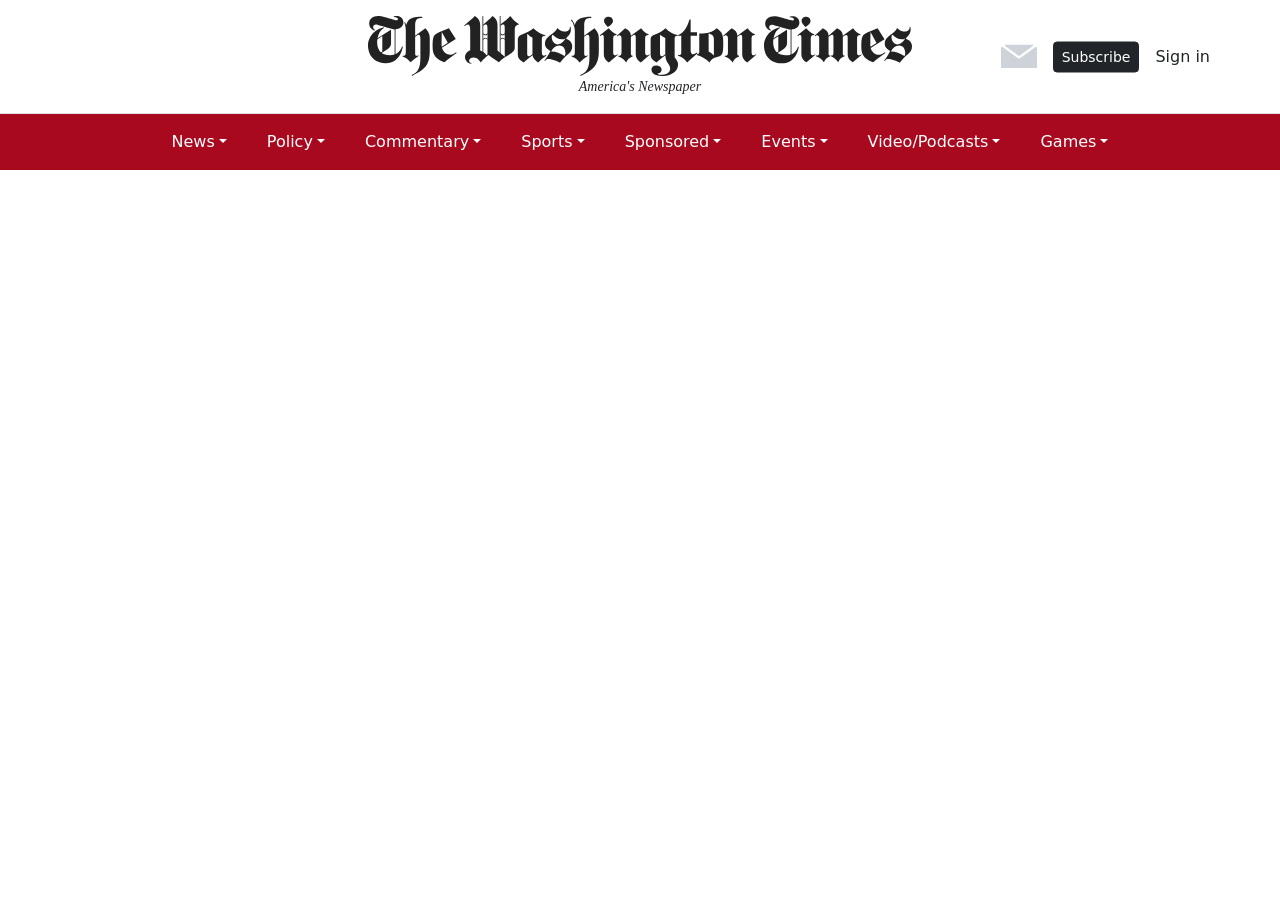
==== html/index.html @ 7fac792a "create initial header" ====
<!DOCTYPE html>
<html lang="en-US">
<head>
    <title>Washington Times - Politics, Breaking News, US and World News</title>
    <meta name="description"
          content="The Washington Times delivers breaking news and commentary on the issues that affect the future of our nation.">
    <meta name="keywords" content="washington times, politics, breaking news, world news, political news, capitol hill">
    <meta charset="UTF-8">
    <link rel="icon" type="image/png" sizes="32x32" href="/img/favicon-32x32.png">
    <link rel="icon" type="image/png" sizes="16x16" href="/img/favicon-32x32.png">

    <link href="https://cdn.jsdelivr.net/npm/bootstrap@5.3.0/dist/css/bootstrap.min.css" rel="stylesheet">

    <link rel="stylesheet" href="../css/style.css">
</head>
<body>
<div id="wrapper">
    <div id="header-container">
        <header>

            <!-- TOP HEADER -->
            <div class="border-bottom py-3">
                <div class="container position-relative">

                    <!-- Logo centrato -->
                    <div class="text-center">
                        <a href="#" class="d-flex flex-column align-items-center text-decoration-none text-dark">
                            <img src="/img/twt-logo.svg" alt="The Washington Times" style="height:60px;">
                            <em class="small fst-italic text-reset">America's Newspaper</em>
                        </a>
                    </div>

                    <!-- Menu destra -->
                    <div class="position-absolute top-50 end-0 translate-middle-y d-flex align-items-center gap-3">

                        <!-- Email -->
                        <a href="#" class="text-dark">
                            <svg width="36" height="24" viewBox="0 0 36 24" fill="none"
                                 xmlns="http://www.w3.org/2000/svg" color="#ced3d9">
                                <path fill="currentColor"
                                      d="M0 22.59C0 23.1423 0.447715 23.59 1 23.59H35C35.5523 23.59 36 23.1423 36 22.59V3.39576C36 2.57999 35.0758 2.10745 34.4145 2.58508L18.5855 14.0171C18.236 14.2696 17.764 14.2696 17.4145 14.0171L1.58549 2.58508C0.924162 2.10745 0 2.57999 0 3.39576V9.404V22.59Z"></path>
                                <path fill="currentColor"
                                      d="M4.57681 0C3.80606 0 3.48456 0.985469 4.10701 1.44V1.44L17.4101 11.159C17.7615 11.4157 18.2385 11.4157 18.5899 11.159L31.893 1.44V1.44C32.5155 0.98547 32.194 0 31.4232 0H4.57681Z"></path>
                            </svg>
                        </a>

                        <!-- Subscribe -->
                        <a href="#" class="btn btn-dark btn-sm">
                            Subscribe
                        </a>

                        <!-- Sign in -->
                        <a href="#" class="text-dark text-decoration-none">
                            Sign in
                        </a>

                    </div>
                </div>
            </div>


            <!-- NAVBAR ROSSA -->
            <nav class="navbar navbar-expand-lg navbar-dark">
                <div class="container">

                    <div class="collapse navbar-collapse justify-content-center" id="menu">
                        <ul class="navbar-nav gap-4">

                            <li class="nav-item dropdown">
                                <a class="nav-link dropdown-toggle" href="#">News</a>
                                <ul class="dropdown-menu">
                                    <li><a href="#" title="Corrections" class="nav_bar_sub">Corrections</a></li>
                                    <li class="dropdown-item"><a href="#" title="Politics" class="nav_bar_sub">Politics</a></li>
                                    <li class="dropdown-item"><a href="#" title="National" class="nav_bar_sub">National</a></li>
                                    <li class="dropdown-item"><a href="#" title="World" class="nav_bar_sub">World</a></li>
                                    <li class="dropdown-item"><a href="#" title="Security" class="nav_bar_sub">Security</a></li>
                                    <li class="dropdown-item"><a href="#" title="The Advocates" class="nav_bar_sub">The Advocates</a></li>
                                    <li class="dropdown-item"><a href="#" title="Seen, Heard &amp; Whispered" class="nav_bar_sub">Seen, Heard &amp; Whispered</a></li>
                                    <li class="dropdown-item"><a href="#" title="Business &amp; Economy" class="nav_bar_sub">Business &amp; Economy</a></li>
                                    <li class="dropdown-item"><a href="#" title="D.C. Local" class="nav_bar_sub">D.C. Local</a></li>
                                    <li class="dropdown-item"><a href="#" title="Media Spotlight" class="nav_bar_sub ">Media Spotlight</a></li>
                                    <li class="dropdown-item"><a href="#" title="Newsmakers" class="nav_bar_sub">Newsmakers</a></li>
                                    <li class="dropdown-item"><a href="#" title="Waste, Fraud &amp; Abuse" class="nav_bar_sub">Waste, Fraud &amp; Abuse</a></li>
                                    <li class="dropdown-item"><a href="#" title="Inside the Ring" class="nav_bar_sub">Inside the Ring</a></li>
                                    <li class="dropdown-item"><a href="#" title="Higher Ground" class="nav_bar_sub">Higher Ground</a></li>
                                    <li class="dropdown-item"><a href="#" title="Culture" class="nav_bar_sub">Culture</a></li>
                                    <li class="dropdown-item"><a href="#" title="Entertainment" class="nav_bar_sub">Entertainment</a></li>
                                    <li class="dropdown-item"><a href="#" title="Technology" class="nav_bar_sub">Technology</a></li>
                                    <li class="dropdown-item"><a href="#" title="Obituaries" class="nav_bar_sub">Obituaries</a></li>
                                    <li class="dropdown-item"><a href="#" title="Just the Headlines" class="nav_bar_sub">Just the Headlines</a></li>
                                    <li class="dropdown-item"><a href="#" title="Dive Deeper" class="nav_bar_sub">Dive Deeper</a></li>
                                    <li class="dropdown-item"><a href="#" title="Celebrating The Washington Times" class="nav_bar_sub">Celebrating The Washington Times</a></li>
                                </ul>
                            </li>

                            <li class="nav-item">
                                <a class="nav-link dropdown-toggle" href="#">Policy</a>
                            </li>

                            <li class="nav-item">
                                <a class="nav-link dropdown-toggle" href="#">Commentary</a>
                            </li>

                            <li class="nav-item">
                                <a class="nav-link dropdown-toggle" href="#">Sports</a>
                            </li>

                            <li class="nav-item">
                                <a class="nav-link dropdown-toggle" href="#">Sponsored</a>
                            </li>

                            <li class="nav-item">
                                <a class="nav-link dropdown-toggle" href="#">Events</a>
                            </li>

                            <li class="nav-item">
                                <a class="nav-link dropdown-toggle" href="#">Video/Podcasts</a>
                            </li>

                            <li class="nav-item">
                                <a class="nav-link dropdown-toggle" href="#">Games</a>
                            </li>

                        </ul>
                    </div>

                </div>
            </nav>

        </header>
    </div>

    <section id="breaking-news"></section>
    <main class="grid"></main>
    <footer></footer>
</div>
</body>
</html>
---- css/style.css ----
.navbar {
    background-color: #a9091f;
}

.navbar-nav .nav-link {
    color: #ffffff !important;
    font-weight: 500;
}

.navbar-nav .nav-link:hover {
    color: #ffffff !important;
}

em {
    font-style: italic;
    font-family: 'Times New Roman', Times, serif;
    font-weight: 500;
}
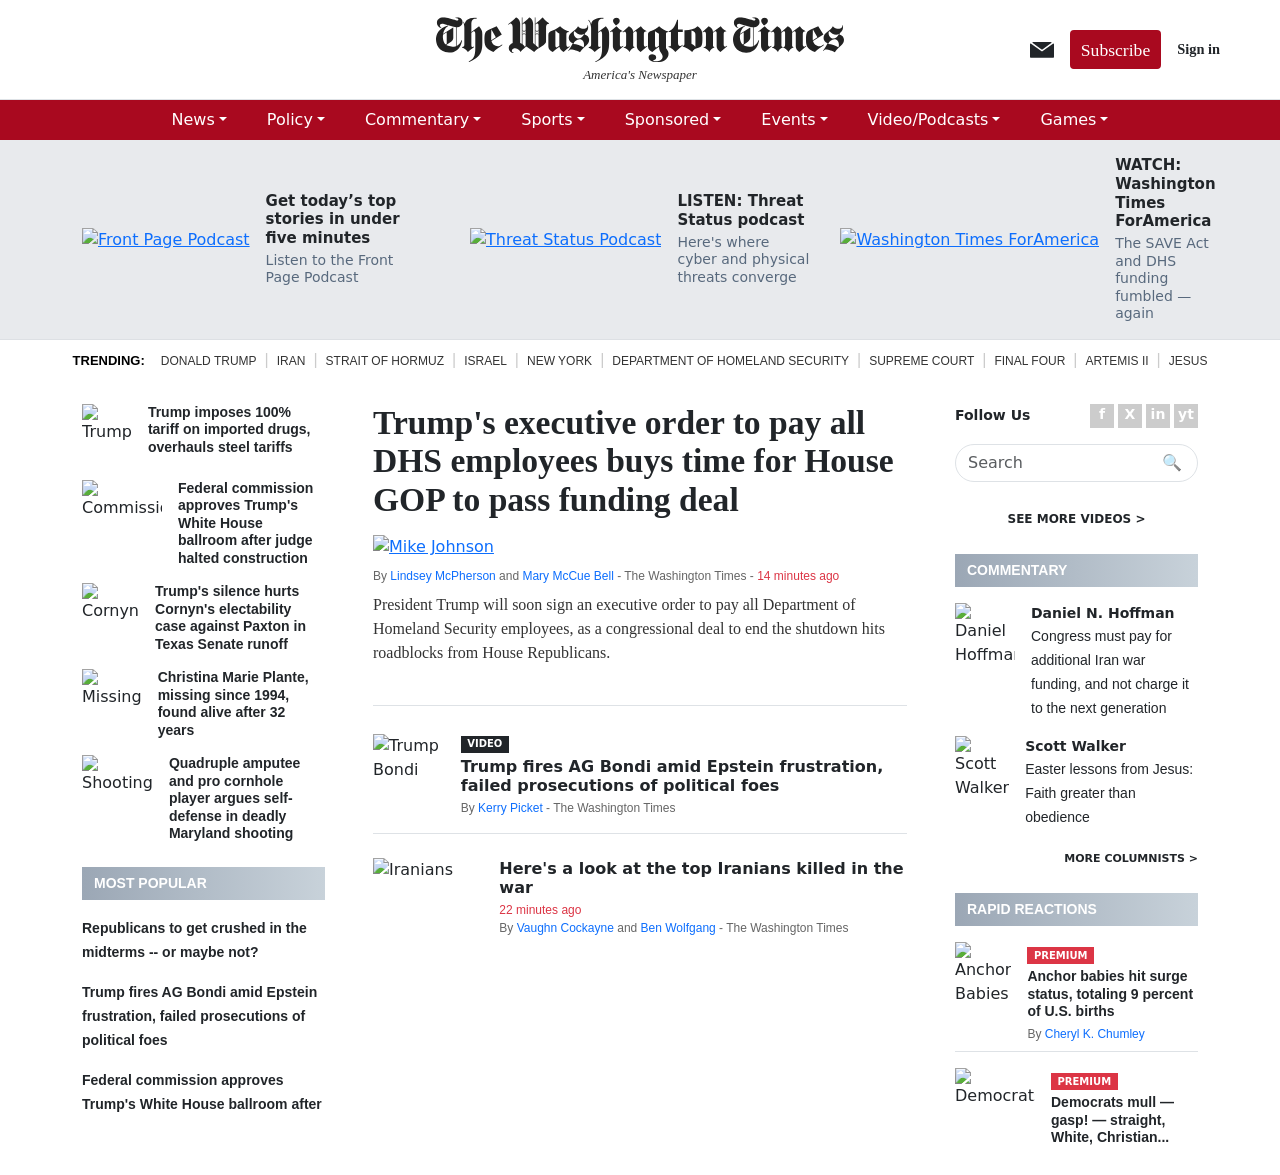
==== commit e16d25b9: "add body content" ====
--- a/html/index.html
+++ b/html/index.html
@@ -2,123 +2,244 @@
 <html lang="en-US">
 <head>
     <title>Washington Times - Politics, Breaking News, US and World News</title>
-    <meta name="description"
-          content="The Washington Times delivers breaking news and commentary on the issues that affect the future of our nation.">
+    <meta name="description" content="The Washington Times delivers breaking news and commentary on the issues that affect the future of our nation.">
     <meta name="keywords" content="washington times, politics, breaking news, world news, political news, capitol hill">
     <meta charset="UTF-8">
     <link rel="icon" type="image/png" sizes="32x32" href="/img/favicon-32x32.png">
-    <link rel="icon" type="image/png" sizes="16x16" href="/img/favicon-32x32.png">
-
+    <link rel="stylesheet" href="../css/style.css">
     <link href="https://cdn.jsdelivr.net/npm/bootstrap@5.3.0/dist/css/bootstrap.min.css" rel="stylesheet">
-
-    <link rel="stylesheet" href="../css/style.css">
 </head>
 <body>
-<div id="wrapper">
-    <div id="header-container">
+<div>
+    <!-- Wrapper -->
+    <div>
         <header>
 
-            <!-- TOP HEADER -->
-            <div class="border-bottom py-3">
-                <div class="container position-relative">
-
-                    <!-- Logo centrato -->
-                    <div class="text-center">
-                        <a href="#" class="d-flex flex-column align-items-center text-decoration-none text-dark">
-                            <img src="/img/twt-logo.svg" alt="The Washington Times" style="height:60px;">
-                            <em class="small fst-italic text-reset">America's Newspaper</em>
+            <!-- Top header -->
+            <div class="border-bottom py-2 px-3 px-md-5" style="height: 100px; overflow: hidden;">
+                <div class="container-fluid h-100 position-relative d-flex align-items-center">
+
+                    <!-- Logo principale -->
+                    <div class="position-absolute top-50 start-50 translate-middle text-center" style="width: 100%; max-width: 45vw; z-index: 0;">
+                        <a href="#" class="d-inline-flex flex-column align-items-center text-decoration-none text-dark w-100">
+                            <img src="/img/twt-logo.svg" alt="The Washington Times" class="img-fluid logo-main" style="max-height: 45px; object-fit: contain;">
+                            <em class="america-slogan text-truncate w-100" style="font-size: 13px; line-height: 1.2;">America's Newspaper</em>
                         </a>
                     </div>
 
-                    <!-- Menu destra -->
-                    <div class="position-absolute top-50 end-0 translate-middle-y d-flex align-items-center gap-3">
+                    <!-- Bottoni laterali -->
+                    <div class="ms-auto d-flex align-items-center gap-2 gap-md-3 flex-nowrap position-relative z-1 bg-white ps-2">
 
                         <!-- Email -->
-                        <a href="#" class="text-dark">
-                            <svg width="36" height="24" viewBox="0 0 36 24" fill="none"
-                                 xmlns="http://www.w3.org/2000/svg" color="#ced3d9">
-                                <path fill="currentColor"
-                                      d="M0 22.59C0 23.1423 0.447715 23.59 1 23.59H35C35.5523 23.59 36 23.1423 36 22.59V3.39576C36 2.57999 35.0758 2.10745 34.4145 2.58508L18.5855 14.0171C18.236 14.2696 17.764 14.2696 17.4145 14.0171L1.58549 2.58508C0.924162 2.10745 0 2.57999 0 3.39576V9.404V22.59Z"></path>
-                                <path fill="currentColor"
-                                      d="M4.57681 0C3.80606 0 3.48456 0.985469 4.10701 1.44V1.44L17.4101 11.159C17.7615 11.4157 18.2385 11.4157 18.5899 11.159L31.893 1.44V1.44C32.5155 0.98547 32.194 0 31.4232 0H4.57681Z"></path>
+                        <a href="#" class="text-dark flex-shrink-0">
+                            <svg width="24" height="20" viewBox="0 0 36 24" fill="none" xmlns="http://www.w3.org/2000/svg">
+                                <path fill="currentColor" d="M0 22.59C0 23.1423 0.447715 23.59 1 23.59H35C35.5523 23.59 36 23.1423 36 22.59V3.39576C36 2.57999 35.0758 2.10745 34.4145 2.58508L18.5855 14.0171C18.236 14.2696 17.764 14.2696 17.4145 14.0171L1.58549 2.58508C0.924162 2.10745 0 2.57999 0 3.39576V9.404V22.59Z"></path>
+                                <path fill="currentColor" d="M4.57681 0C3.80606 0 3.48456 0.985469 4.10701 1.44V1.44L17.4101 11.159C17.7615 11.4157 18.2385 11.4157 18.5899 11.159L31.893 1.44V1.44C32.5155 0.98547 32.194 0 31.4232 0H4.57681Z"></path>
                             </svg>
                         </a>
 
                         <!-- Subscribe -->
-                        <a href="#" class="btn btn-dark btn-sm">
+                        <a href="#" id="subscribe" class="btn btn-dark btn-sm py-1 px-2 text-nowrap flex-shrink-0">
                             Subscribe
                         </a>
 
                         <!-- Sign in -->
-                        <a href="#" class="text-dark text-decoration-none">
+                        <a href="#" id="signin" class="text-dark text-decoration-none font-weight-bold text-nowrap flex-shrink-0">
                             Sign in
                         </a>
 
                     </div>
+
                 </div>
             </div>
 
 
-            <!-- NAVBAR ROSSA -->
-            <nav class="navbar navbar-expand-lg navbar-dark">
+            <!-- Navbar -->
+            <nav class="navbar navbar-expand-lg navbar-dark py-0">
                 <div class="container">
 
-                    <div class="collapse navbar-collapse justify-content-center" id="menu">
+                    <div class="collapse navbar-collapse justify-content-center">
                         <ul class="navbar-nav gap-4">
 
-                            <li class="nav-item dropdown">
+                            <!-- News -->
+                            <li class="nav-item">
                                 <a class="nav-link dropdown-toggle" href="#">News</a>
                                 <ul class="dropdown-menu">
-                                    <li><a href="#" title="Corrections" class="nav_bar_sub">Corrections</a></li>
-                                    <li class="dropdown-item"><a href="#" title="Politics" class="nav_bar_sub">Politics</a></li>
-                                    <li class="dropdown-item"><a href="#" title="National" class="nav_bar_sub">National</a></li>
-                                    <li class="dropdown-item"><a href="#" title="World" class="nav_bar_sub">World</a></li>
-                                    <li class="dropdown-item"><a href="#" title="Security" class="nav_bar_sub">Security</a></li>
-                                    <li class="dropdown-item"><a href="#" title="The Advocates" class="nav_bar_sub">The Advocates</a></li>
-                                    <li class="dropdown-item"><a href="#" title="Seen, Heard &amp; Whispered" class="nav_bar_sub">Seen, Heard &amp; Whispered</a></li>
-                                    <li class="dropdown-item"><a href="#" title="Business &amp; Economy" class="nav_bar_sub">Business &amp; Economy</a></li>
-                                    <li class="dropdown-item"><a href="#" title="D.C. Local" class="nav_bar_sub">D.C. Local</a></li>
-                                    <li class="dropdown-item"><a href="#" title="Media Spotlight" class="nav_bar_sub ">Media Spotlight</a></li>
-                                    <li class="dropdown-item"><a href="#" title="Newsmakers" class="nav_bar_sub">Newsmakers</a></li>
-                                    <li class="dropdown-item"><a href="#" title="Waste, Fraud &amp; Abuse" class="nav_bar_sub">Waste, Fraud &amp; Abuse</a></li>
-                                    <li class="dropdown-item"><a href="#" title="Inside the Ring" class="nav_bar_sub">Inside the Ring</a></li>
-                                    <li class="dropdown-item"><a href="#" title="Higher Ground" class="nav_bar_sub">Higher Ground</a></li>
-                                    <li class="dropdown-item"><a href="#" title="Culture" class="nav_bar_sub">Culture</a></li>
-                                    <li class="dropdown-item"><a href="#" title="Entertainment" class="nav_bar_sub">Entertainment</a></li>
-                                    <li class="dropdown-item"><a href="#" title="Technology" class="nav_bar_sub">Technology</a></li>
-                                    <li class="dropdown-item"><a href="#" title="Obituaries" class="nav_bar_sub">Obituaries</a></li>
-                                    <li class="dropdown-item"><a href="#" title="Just the Headlines" class="nav_bar_sub">Just the Headlines</a></li>
-                                    <li class="dropdown-item"><a href="#" title="Dive Deeper" class="nav_bar_sub">Dive Deeper</a></li>
-                                    <li class="dropdown-item"><a href="#" title="Celebrating The Washington Times" class="nav_bar_sub">Celebrating The Washington Times</a></li>
-                                </ul>
-                            </li>
-
+                                    <li><a class="dropdown-item" href="#">Corrections</a></li>
+                                    <li><a class="dropdown-item" href="#">Politics</a></li>
+                                    <li><a class="dropdown-item" href="#">National</a></li>
+                                    <li><a class="dropdown-item" href="#">World</a></li>
+                                    <li><a class="dropdown-item" href="#">Security</a></li>
+                                    <li><a class="dropdown-item" href="#">The Advocates</a></li>
+                                    <li><a class="dropdown-item" href="#">Seen, Heard &amp; Whispered</a></li>
+                                    <li><a class="dropdown-item" href="#">Business &amp; Economy</a></li>
+                                    <li><a class="dropdown-item" href="#">D.C. Local</a></li>
+                                    <li><a class="dropdown-item" href="#">Media Spotlight</a></li>
+                                    <li><a class="dropdown-item" href="#">Newsmakers</a></li>
+                                    <li><a class="dropdown-item" href="#">Waste, Fraud &amp; Abuse</a></li>
+                                    <li><a class="dropdown-item" href="#">Inside the Ring</a></li>
+                                    <li><a class="dropdown-item" href="#">Higher Ground</a></li>
+                                    <li><a class="dropdown-item" href="#">Culture</a></li>
+                                    <li><a class="dropdown-item" href="#">Entertainment</a></li>
+                                    <li><a class="dropdown-item" href="#">Technology</a></li>
+                                    <li><a class="dropdown-item" href="#">Obituaries</a></li>
+                                    <li><a class="dropdown-item" href="#">Just the Headlines</a></li>
+                                    <li><a class="dropdown-item" href="#">Dive Deeper</a></li>
+                                    <li><a class="dropdown-item" href="#">Celebrating The Washington Times</a></li>
+                                </ul>
+                            </li>
+
+                            <!-- Policy -->
                             <li class="nav-item">
                                 <a class="nav-link dropdown-toggle" href="#">Policy</a>
-                            </li>
-
+                                <ul class="dropdown-menu">
+                                    <li><a class="dropdown-item" href="#">Corrections</a></li>
+                                    <li><a class="dropdown-item" href="#">Threat Status</a></li>
+                                    <li><a class="dropdown-item" href="#">Energy &amp; Environment</a></li>
+                                    <li><a class="dropdown-item" href="#">Banking &amp; Finance</a></li>
+                                    <li><a class="dropdown-item" href="#">Health Care Reform</a></li>
+                                    <li><a class="dropdown-item" href="#">Second Amendment</a></li>
+                                    <li><a class="dropdown-item" href="#">Immigration Reform</a></li>
+                                    <li><a class="dropdown-item" href="#">Homeland &amp; Cybersecurity</a></li>
+                                    <li><a class="dropdown-item" href="#">Aerospace &amp; Defense</a></li>
+                                    <li><a class="dropdown-item" href="#">Taxes &amp; Budget</a></li>
+                                    <li><a class="dropdown-item" href="#">Law Enforcement &amp; Intelligence</a></li>
+                                    <li><a class="dropdown-item" href="#">Transportation &amp; Infrastructure</a></li>
+                                </ul>
+                            </li>
+
+                            <!-- Commentary -->
                             <li class="nav-item">
                                 <a class="nav-link dropdown-toggle" href="#">Commentary</a>
-                            </li>
-
+                                <ul class="dropdown-menu">
+                                    <li><a class="dropdown-item" href="#">Commentary Main</a></li>
+                                    <li><a class="dropdown-item" href="#">Corrections</a></li>
+                                    <li><a class="dropdown-item" href="#">Editorials</a></li>
+                                    <li><a class="dropdown-item" href="#">Letters</a></li>
+                                    <li><a class="dropdown-item" href="#">Cheryl K. Chumley</a></li>
+                                    <li><a class="dropdown-item" href="#">Kelly Sadler</a></li>
+                                    <li><a class="dropdown-item" href="#">Jed Babbin</a></li>
+                                    <li><a class="dropdown-item" href="#">Tom Basile</a></li>
+                                    <li><a class="dropdown-item" href="#">Tim Constantine</a></li>
+                                    <li><a class="dropdown-item" href="#">Joseph Curl</a></li>
+                                    <li><a class="dropdown-item" href="#">Joseph R. DeTrani</a></li>
+                                    <li><a class="dropdown-item" href="#">Don Feder</a></li>
+                                    <li><a class="dropdown-item" href="#">Billy Hallowell</a></li>
+                                    <li><a class="dropdown-item" href="#">Daniel N. Hoffman</a></li>
+                                    <li><a class="dropdown-item" href="#">David Keene</a></li>
+                                    <li><a class="dropdown-item" href="#">Robert Knight</a></li>
+                                    <li><a class="dropdown-item" href="#">Gene Marks</a></li>
+                                    <li><a class="dropdown-item" href="#">Clifford D. May</a></li>
+                                    <li><a class="dropdown-item" href="#">Michael McKenna</a></li>
+                                    <li><a class="dropdown-item" href="#">Stephen Moore</a></li>
+                                    <li><a class="dropdown-item" href="#">Tim Murtaugh</a></li>
+                                    <li><a class="dropdown-item" href="#">Peter Navarro</a></li>
+                                    <li><a class="dropdown-item" href="#">Everett Piper</a></li>
+                                    <li><a class="dropdown-item" href="#">Cal Thomas</a></li>
+                                    <li><a class="dropdown-item" href="#">Scott Walker</a></li>
+                                    <li><a class="dropdown-item" href="#">Miles Yu</a></li>
+                                    <li><a class="dropdown-item" href="#">Black Voices</a></li>
+                                    <li><a class="dropdown-item" href="#">Books</a></li>
+                                    <li><a class="dropdown-item" href="#">Cartoons</a></li>
+                                    <li><a class="dropdown-item" href="#">To the Republic</a></li>
+                                </ul>
+                            </li>
+
+                            <!-- Sports -->
                             <li class="nav-item">
                                 <a class="nav-link dropdown-toggle" href="#">Sports</a>
-                            </li>
-
+                                <ul class="dropdown-menu">
+                                    <li><a class="dropdown-item" href="#">Sports Main</a></li>
+                                    <li><a class="dropdown-item" href="#">Corrections</a></li>
+                                    <li><a class="dropdown-item" href="#">Washington Commanders</a></li>
+                                    <li><a class="dropdown-item" href="#">Football</a></li>
+                                    <li><a class="dropdown-item" href="#">Baseball</a></li>
+                                    <li><a class="dropdown-item" href="#">Basketball</a></li>
+                                    <li><a class="dropdown-item" href="#">NCAA</a></li>
+                                    <li><a class="dropdown-item" href="#">Thom Loverro</a></li>
+                                    <li><a class="dropdown-item" href="#">Tennis</a></li>
+                                    <li><a class="dropdown-item" href="#">Golf</a></li>
+                                    <li><a class="dropdown-item" href="#">Hockey</a></li>
+                                    <li><a class="dropdown-item" href="#">Soccer</a></li>
+                                    <li><a class="dropdown-item" href="#">Horse Racing</a></li>
+                                    <li><a class="dropdown-item" href="#">NASCAR &amp; Racing</a></li>
+                                    <li><a class="dropdown-item" href="#">District of Sports Podcast</a></li>
+                                    <li><a class="dropdown-item" href="#">Sports Photos</a></li>
+                                </ul>
+                            </li>
+
+                            <!-- Sponsored -->
                             <li class="nav-item">
                                 <a class="nav-link dropdown-toggle" href="#">Sponsored</a>
-                            </li>
-
+                                <ul class="dropdown-menu">
+                                    <li><a class="dropdown-item" href="#">Corrections</a></li>
+                                    <li><a class="dropdown-item" href="#">Infrastructure 2026</a></li>
+                                    <li><a class="dropdown-item" href="#">Building the health care Americans deserve</a></li>
+                                    <li><a class="dropdown-item" href="#">Revitalizing Rural America</a></li>
+                                    <li><a class="dropdown-item" href="#">Unbridled Clean Energy</a></li>
+                                    <li><a class="dropdown-item" href="#">Faith at Work</a></li>
+                                    <li><a class="dropdown-item" href="#">Building a healthier America</a></li>
+                                    <li><a class="dropdown-item" href="#">Transportation 2025</a></li>
+                                    <li><a class="dropdown-item" href="#">Investing in American Health</a></li>
+                                    <li><a class="dropdown-item" href="#">Renewing American Energy Dominance</a></li>
+                                    <li><a class="dropdown-item" href="#">Free Iran 2025</a></li>
+                                    <li><a class="dropdown-item" href="#">Invest in Greece 2025</a></li>
+                                </ul>
+                            </li>
+
+                            <!-- Events -->
                             <li class="nav-item">
                                 <a class="nav-link dropdown-toggle" href="#">Events</a>
-                            </li>
-
+                                <ul class="dropdown-menu">
+                                    <li><a class="dropdown-item" href="#">Corrections</a></li>
+                                    <li><a class="dropdown-item" href="#">Subscriber Only Events</a></li>
+                                    <li><a class="dropdown-item" href="#">Reagan Forum</a></li>
+                                    <li><a class="dropdown-item" href="#">IDEX 2025</a></li>
+                                    <li><a class="dropdown-item" href="#">Reinventing after Globalization</a></li>
+                                    <li><a class="dropdown-item" href="#">Harm Reduction and Public Health</a></li>
+                                    <li><a class="dropdown-item" href="#">Golden Dome for America</a></li>
+                                    <li><a class="dropdown-item" href="#">Videos</a></li>
+                                    <li><a class="dropdown-item" href="#">Things to do in D.C.</a></li>
+                                </ul>
+                            </li>
+
+                            <!-- Video/Podcasts -->
                             <li class="nav-item">
                                 <a class="nav-link dropdown-toggle" href="#">Video/Podcasts</a>
-                            </li>
-
+                                <ul class="dropdown-menu">
+                                    <li><a class="dropdown-item" href="#">Corrections</a></li>
+                                    <li><a class="dropdown-item" href="#">All Videos</a></li>
+                                    <li><a class="dropdown-item" href="#">All Podcasts</a></li>
+                                    <li><a class="dropdown-item" href="#">The Front Page</a></li>
+                                    <li><a class="dropdown-item" href="#">Threat Status</a></li>
+                                    <li><a class="dropdown-item" href="#">Politically Unstable</a></li>
+                                    <li><a class="dropdown-item" href="#">The Sitdown with Alex Swoyer</a></li>
+                                    <li><a class="dropdown-item" href="#">Bold &amp; Blunt</a></li>
+                                    <li><a class="dropdown-item" href="#">The Higher Ground</a></li>
+                                    <li><a class="dropdown-item" href="#">Court Watch</a></li>
+                                    <li><a class="dropdown-item" href="#">Victory Over Communism</a></li>
+                                    <li><a class="dropdown-item" href="#">District of Sports</a></li>
+                                    <li><a class="dropdown-item" href="#">Capitol Hill Show</a></li>
+                                    <li><a class="dropdown-item" href="#">The Unregulated Podcast</a></li>
+                                    <li><a class="dropdown-item" href="#">ForAmerica</a></li>
+                                    <li><a class="dropdown-item" href="#">Washington Times Weekly</a></li>
+                                    <li><a class="dropdown-item" href="#">God, Country &amp; American Story</a></li>
+                                </ul>
+                            </li>
+
+                            <!-- Games -->
                             <li class="nav-item">
                                 <a class="nav-link dropdown-toggle" href="#">Games</a>
+                                <ul class="dropdown-menu">
+                                    <li><a class="dropdown-item" href="#">Games Main</a></li>
+                                    <li><a class="dropdown-item" href="#">Corrections</a></li>
+                                    <li><a class="dropdown-item" href="#">Play Sudoku</a></li>
+                                    <li><a class="dropdown-item" href="#">Crossword Puzzle</a></li>
+                                    <li><a class="dropdown-item" href="#">Word Search</a></li>
+                                    <li><a class="dropdown-item" href="#">Solitaire</a></li>
+                                    <li><a class="dropdown-item" href="#">Real-Time Crossword Puzzles</a></li>
+                                    <li><a class="dropdown-item" href="#">Quizzes</a></li>
+                                </ul>
                             </li>
 
                         </ul>
@@ -127,7 +248,261 @@
                 </div>
             </nav>
 
+            <!-- Podcast banner -->
+            <div id="podcastbanner" class="py-3">
+                <div class="container">
+
+                    <div class="d-flex flex-wrap justify-content-center align-items-center gap-4 gap-lg-5">
+                        <!-- Podcast item 1 -->
+                        <div class="podcastitem">
+                            <article class="d-flex align-items-center gap-3">
+                                <div class="flex-shrink-0">
+                                    <a href="#">
+                                        <img src="https://twt-thumbs.washtimes.com/media/specials/0402_FRONT_900_k65x65.png?25e518aeb5fddef9cfade2c3459a6609d7980e02" width="65" height="65" alt="Front Page Podcast">
+                                    </a>
+                                </div>
+                                <h2>
+                                    <a href="#" class="d-block text-dark fw-bold text-decoration-none lh-sm mb-1" style="font-size: 15px;">
+                                        Get today’s top stories in under five minutes
+                                    </a>
+                                    <span class="d-block lh-sm" style="color: #58697d; font-size: 14px;">
+                                        Listen to the Front Page Podcast
+                                    </span>
+                                </h2>
+                            </article>
+                        </div>
+
+                        <!-- Podcast item 2 -->
+                        <div class="podcastitem">
+                            <article class="d-flex align-items-center gap-3">
+                                <div class="flex-shrink-0">
+                                    <a href="#">
+                                        <img src="https://placehold.co/65x65/5a0000/5a0000.png" width="65" height="65" alt="Threat Status Podcast">
+                                    </a>
+                                </div>
+                                <h2>
+                                    <a href="#" class="d-block text-dark fw-bold text-decoration-none lh-sm mb-1" style="font-size: 15px;">
+                                        LISTEN: Threat Status podcast
+                                    </a>
+                                    <span class="d-block lh-sm" style="color: #58697d; font-size: 14px;">
+                                        Here's where cyber and physical threats converge
+                                    </span>
+                                </h2>
+                            </article>
+                        </div>
+
+                        <!-- Podcast item 3 -->
+                        <div class="podcastitem">
+                            <article class="d-flex align-items-center gap-3">
+                                <div class="flex-shrink-0">
+                                    <a href="#">
+                                        <img src="https://placehold.co/65x65/8899aa/8899aa.png" width="65" height="65" alt="Washington Times ForAmerica">
+                                    </a>
+                                </div>
+                                <h2>
+                                    <a href="#" class="d-block text-dark fw-bold text-decoration-none lh-sm mb-1" style="font-size: 15px;">
+                                        WATCH: Washington Times ForAmerica
+                                    </a>
+                                    <span class="d-block lh-sm" style="color: #58697d; font-size: 14px;">
+                                        The SAVE Act and DHS funding fumbled — again
+                                    </span>
+                                </h2>
+                            </article>
+                        </div>
+
+                    </div>
+                </div>
+            </div>
+
+            <!-- Trending topics -->
+            <div id="trending-bar" class="py-2">
+                <div class="container-fluid">
+                    <div class="trending-container">
+                        <span class="trending-label me-2">TRENDING:</span>
+
+                        <a href="#" class="trending-link">DONALD TRUMP</a>
+                        <span class="sep">|</span>
+
+                        <a href="#" class="trending-link">IRAN</a>
+                        <span class="sep">|</span>
+
+                        <a href="#" class="trending-link">STRAIT OF HORMUZ</a>
+                        <span class="sep">|</span>
+
+                        <a href="#" class="trending-link">ISRAEL</a>
+                        <span class="sep">|</span>
+
+                        <a href="#" class="trending-link">NEW YORK</a>
+                        <span class="sep">|</span>
+
+                        <a href="#" class="trending-link">DEPARTMENT OF HOMELAND SECURITY</a>
+                        <span class="sep">|</span>
+
+                        <a href="#" class="trending-link">SUPREME COURT</a>
+                        <span class="sep">|</span>
+
+                        <a href="#" class="trending-link">FINAL FOUR</a>
+                        <span class="sep">|</span>
+
+                        <a href="#" class="trending-link">ARTEMIS II</a>
+                        <span class="sep">|</span>
+
+                        <a href="#" class="trending-link">JESUS</a>
+                    </div>
+                </div>
+            </div>
+
         </header>
+
+        <div class="home mt-4">
+            <div class="container">
+                <div class="row gx-4 gx-lg-5">
+
+                    <div class="col-lg-3 mb-4">
+                        <div class="d-flex flex-column gap-3 mb-4">
+                            <article class="d-flex gap-3 align-items-start">
+                                <img src="https://placehold.co/80x60/333/fff" width="80" height="60" class="object-fit-cover" alt="Trump">
+                                <a href="#" class="text-dark fw-bold text-decoration-none lh-sm side-article-title">Trump imposes 100% tariff on imported drugs, overhauls steel tariffs</a>
+                            </article>
+
+                            <article class="d-flex gap-3 align-items-start">
+                                <img src="https://placehold.co/80x60/555/fff" width="80" height="60" class="object-fit-cover" alt="Commission">
+                                <a href="#" class="text-dark fw-bold text-decoration-none lh-sm side-article-title">Federal commission approves Trump's White House ballroom after judge halted construction</a>
+                            </article>
+
+                            <article class="d-flex gap-3 align-items-start">
+                                <img src="https://placehold.co/80x60/777/fff" width="80" height="60" class="object-fit-cover" alt="Cornyn">
+                                <a href="#" class="text-dark fw-bold text-decoration-none lh-sm side-article-title">Trump's silence hurts Cornyn's electability case against Paxton in Texas Senate runoff</a>
+                            </article>
+
+                            <article class="d-flex gap-3 align-items-start">
+                                <img src="https://placehold.co/80x60/999/fff" width="80" height="60" class="object-fit-cover" alt="Missing">
+                                <a href="#" class="text-dark fw-bold text-decoration-none lh-sm side-article-title">Christina Marie Plante, missing since 1994, found alive after 32 years</a>
+                            </article>
+
+                            <article class="d-flex gap-3 align-items-start">
+                                <img src="https://placehold.co/80x60/bbb/fff" width="80" height="60" class="object-fit-cover" alt="Shooting">
+                                <a href="#" class="text-dark fw-bold text-decoration-none lh-sm side-article-title">Quadruple amputee and pro cornhole player argues self-defense in deadly Maryland shooting</a>
+                            </article>
+                        </div>
+
+                        <div class="section-banner">MOST POPULAR</div>
+                        <div class="d-flex flex-column gap-3 mt-3">
+                            <article>
+                                <a href="#" class="text-dark fw-bold text-decoration-none lh-sm side-article-title">Republicans to get crushed in the midterms -- or maybe not?</a>
+                            </article>
+                            <article>
+                                <a href="#" class="text-dark fw-bold text-decoration-none lh-sm side-article-title">Trump fires AG Bondi amid Epstein frustration, failed prosecutions of political foes</a>
+                            </article>
+                            <article>
+                                <a href="#" class="text-dark fw-bold text-decoration-none lh-sm side-article-title">Federal commission approves Trump's White House ballroom after</a>
+                            </article>
+                        </div>
+                    </div>
+
+                    <div class="col-lg-6 mb-4">
+                        <article class="main-article border-bottom pb-4 mb-4">
+                            <h1 class="serif-headline mb-3">
+                                <a href="#" class="text-dark text-decoration-none">Trump's executive order to pay all DHS employees buys time for House GOP to pass funding deal</a>
+                            </h1>
+                            <a href="#">
+                                <img src="https://placehold.co/800x450/1a365d/fff?text=Mike+Johnson" class="img-fluid w-100 mb-2" alt="Mike Johnson">
+                            </a>
+                            <div class="article-meta mb-2">
+                                By <a href="#" class="text-primary text-decoration-none">Lindsey McPherson</a> and <a href="#" class="text-primary text-decoration-none">Mary McCue Bell</a> - The Washington Times - <span class="text-danger">14 minutes ago</span>
+                            </div>
+                            <p class="article-abstract">
+                                President Trump will soon sign an executive order to pay all Department of Homeland Security employees, as a congressional deal to end the shutdown hits roadblocks from House Republicans.
+                            </p>
+                        </article>
+
+                        <div class="d-flex flex-column gap-4">
+                            <article class="d-flex gap-3 align-items-center border-bottom pb-3">
+                                <img src="https://placehold.co/120x80/222/fff" width="120" height="80" class="object-fit-cover" alt="Trump Bondi">
+                                <div>
+                                    <span class="badge bg-dark rounded-0 mb-1" style="font-size:10px;">VIDEO</span>
+                                    <h3 class="h6 fw-bold mb-1"><a href="#" class="text-dark text-decoration-none">Trump fires AG Bondi amid Epstein frustration, failed prosecutions of political foes</a></h3>
+                                    <div class="article-meta">By <a href="#" class="text-primary text-decoration-none">Kerry Picket</a> - The Washington Times</div>
+                                </div>
+                            </article>
+
+                            <article class="d-flex gap-3 align-items-center pb-3">
+                                <img src="https://placehold.co/120x80/444/fff" width="120" height="80" class="object-fit-cover" alt="Iranians">
+                                <div>
+                                    <h3 class="h6 fw-bold mb-1"><a href="#" class="text-dark text-decoration-none">Here's a look at the top Iranians killed in the war</a></h3>
+                                    <div class="article-meta"><span class="text-danger">22 minutes ago</span></div>
+                                    <div class="article-meta">By <a href="#" class="text-primary text-decoration-none">Vaughn Cockayne</a> and <a href="#" class="text-primary text-decoration-none">Ben Wolfgang</a> - The Washington Times</div>
+                                </div>
+                            </article>
+                        </div>
+                    </div>
+
+                    <div class="col-lg-3 mb-4">
+
+                        <div class="d-flex align-items-center justify-content-between mb-3">
+                            <strong style="font-size: 14px;">Follow Us</strong>
+                            <div class="d-flex gap-1 text-secondary">
+                                <div style="width:24px; height:24px; background:#ccc; text-align:center; font-size:14px; font-weight:bold; color:#fff;">f</div>
+                                <div style="width:24px; height:24px; background:#ccc; text-align:center; font-size:14px; font-weight:bold; color:#fff;">X</div>
+                                <div style="width:24px; height:24px; background:#ccc; text-align:center; font-size:14px; font-weight:bold; color:#fff;">in</div>
+                                <div style="width:24px; height:24px; background:#ccc; text-align:center; font-size:14px; font-weight:bold; color:#fff;">yt</div>
+                            </div>
+                        </div>
+
+                        <form class="mb-4 position-relative">
+                            <input type="search" class="form-control rounded-pill pe-4" placeholder="Search">
+                            <span class="position-absolute top-50 end-0 translate-middle-y pe-3 text-muted" style="cursor:pointer;">&#128269;</span>
+                        </form>
+
+                        <div class="text-center mb-4">
+                            <a href="#" class="text-dark fw-bold" style="font-size: 12px; text-decoration: none;">SEE MORE VIDEOS &gt;</a>
+                        </div>
+
+                        <div class="section-banner">COMMENTARY</div>
+                        <div class="d-flex flex-column gap-3 mt-3 mb-4">
+                            <article class="d-flex gap-3 align-items-start">
+                                <img src="https://placehold.co/60x80/888/fff" width="60" height="80" class="object-fit-cover" alt="Daniel Hoffman">
+                                <div>
+                                    <strong class="d-block text-dark" style="font-size: 14px;">Daniel N. Hoffman</strong>
+                                    <a href="#" class="text-dark text-decoration-none lh-sm side-article-title">Congress must pay for additional Iran war funding, and not charge it to the next generation</a>
+                                </div>
+                            </article>
+                            <article class="d-flex gap-3 align-items-start">
+                                <img src="https://placehold.co/60x80/888/fff" width="60" height="80" class="object-fit-cover" alt="Scott Walker">
+                                <div>
+                                    <strong class="d-block text-dark" style="font-size: 14px;">Scott Walker</strong>
+                                    <a href="#" class="text-dark text-decoration-none lh-sm side-article-title">Easter lessons from Jesus: Faith greater than obedience</a>
+                                </div>
+                            </article>
+                            <div class="text-end">
+                                <a href="#" class="text-dark fw-bold" style="font-size: 11px; text-decoration: none;">MORE COLUMNISTS &gt;</a>
+                            </div>
+                        </div>
+
+                        <div class="section-banner">RAPID REACTIONS</div>
+                        <div class="d-flex flex-column gap-3 mt-3">
+                            <article class="d-flex gap-3 align-items-start border-bottom pb-2">
+                                <img src="https://placehold.co/80x60/777/fff" width="80" height="60" class="object-fit-cover" alt="Anchor Babies">
+                                <div>
+                                    <span class="badge bg-danger rounded-0 mb-1" style="font-size:10px;">PREMIUM</span>
+                                    <a href="#" class="text-dark fw-bold text-decoration-none lh-sm side-article-title d-block mb-1">Anchor babies hit surge status, totaling 9 percent of U.S. births</a>
+                                    <div class="article-meta">By <a href="#" class="text-primary text-decoration-none">Cheryl K. Chumley</a></div>
+                                </div>
+                            </article>
+                            <article class="d-flex gap-3 align-items-start">
+                                <img src="https://placehold.co/80x60/444/fff" width="80" height="60" class="object-fit-cover" alt="Democrats">
+                                <div>
+                                    <span class="badge bg-danger rounded-0 mb-1" style="font-size:10px;">PREMIUM</span>
+                                    <a href="#" class="text-dark fw-bold text-decoration-none lh-sm side-article-title d-block mb-1">Democrats mull — gasp! — straight, White, Christian...</a>
+                                </div>
+                            </article>
+                        </div>
+
+                    </div>
+
+                </div>
+            </div>
+        </div>
     </div>
 
     <section id="breaking-news"></section>
--- a/css/style.css
+++ b/css/style.css
@@ -1,18 +1,240 @@
+@media all and (min-width: 800px) {
+    .navbar .nav-item .dropdown-menu {
+        display: none;
+        margin-top: 0; /* Azzera il margine per evitare che il mouse "cada" e chiuda il menu */
+    }
+    .navbar .nav-item:hover .dropdown-menu {
+        display: block;
+    }
+}
+
+@media screen and (max-width: 800px) {
+    #podcastbanner .d-flex {
+        flex-wrap: wrap; /* Sotto gli 800px gli elementi vanno uno sotto l'altro */
+        gap: 15px;
+    }
+
+    .podcastitem {
+        flex: 1 1 100%;  /* Prende tutta la larghezza disponibile */
+        max-width: 500px; /* Centra il blocco su mobile */
+    }
+}
+
+/* Mobile: centrato e senza troppi fronzoli */
+@media (max-width: 800px) {
+    .trending-container {
+        flex-direction: row;
+        align-items: center;
+        text-align: center;
+    }
+}
+
+@media (max-width: 768px) {
+    .logo-main {
+        max-height: 45px; /* Si rimpicciolisce su mobile */
+    }
+    .america-slogan {
+        font-size: 12px;
+    }
+}
+
+body {
+    font-family: 'Georgia', serif;
+    color: #333;
+    font-weight: 400;
+}
+
+#subscribe {
+    font-family: 'Georgia', serif;
+    font-size: 1.1em;
+    background-color: #a9091f;
+    border-color: #a9091f;
+    border-width: medium;
+    border-bottom-width: thin;
+}
+
+#signin {
+    font-family: 'Georgia', serif;
+    font-size: 0.9em;
+    font-weight: 600;
+}
+
+#podcastbanner {
+    background-color: #e8eaed;
+    border-bottom: 1px solid #dde0e4;
+    width: 100%;
+}
+
+/* Container principale */
+#podcastbanner .d-flex {
+    display: flex;
+    flex-wrap: nowrap;
+    justify-content: center;
+    gap: 20%;
+}
+
+#trending-bar {
+    background-color: #fff;
+    font-family: "Arial Narrow", Arial, sans-serif;
+}
+
+.logo-main {
+    max-height: 50px; /* Altezza su desktop */
+    width: auto;
+    height: auto;
+}
+
+.america-slogan {
+    font-family: 'Georgia', serif;
+    font-style: italic;
+    font-size: 14px;
+    color: #333;
+    margin-top: 5px;
+    font-weight: 500;
+}
+
+/* Singolo blocco podcast */
+.podcastitem {
+    flex: 1 1 0;    /* Forza i 3 blocchi a dividersi lo spazio equamente */
+    min-width: 0;      /* Permette al flex-item di restringersi oltre il contenuto */
+    max-width: 450px;  /* Larghezza massima per non farli diventare troppo larghi */
+}
+
+/* Gestione del testo all'interno */
+.podcastitem article h2 {
+    font-size: 15px;
+    margin: 0;
+    line-height: 1.2;
+}
+
+.podcastitem article h2 a {
+    display: block;    /* Forza il titolo su una riga separata */
+    color: #000;
+    text-decoration: none;
+    font-weight: bold;
+    margin-bottom: 3px;
+}
+
+.podcastitem article h2 span {
+    display: block;    /* Forza il sottotitolo ad andare a capo */
+    font-size: 13px;
+    color: #58697d;
+    font-weight: normal;
+    line-height: 1.2;
+}
+
 .navbar {
     background-color: #a9091f;
 }
 
 .navbar-nav .nav-link {
-    color: #ffffff !important;
-    font-weight: 500;
-}
-
-.navbar-nav .nav-link:hover {
-    color: #ffffff !important;
-}
-
-em {
-    font-style: italic;
-    font-family: 'Times New Roman', Times, serif;
-    font-weight: 500;
+    color: #fff;
+}
+
+.navbar .nav-item .dropdown-menu {
+    border-radius: 0;       /* Rimuove gli angoli smussati (tendina squadrata) */
+    border: none;           /* Rimuove il bordo predefinito di Bootstrap */
+    box-shadow:
+            0 4px 15px -3px rgba(0,0,0,.1),
+            0 4px 6px -4px rgba(0,0,0,.1);
+    width: 180px;
+    padding: .5rem 0 .8rem 0;
+}
+
+/* Permette al testo di andare a capo */
+.navbar .nav-item .dropdown-menu .dropdown-item {
+    text-align: left;
+    word-wrap: break-word; /* Spezza le parole troppo lunghe se necessario */
+    white-space: normal;  /* Rimuove il divieto di andare a capo */
+    padding: 4px 12px;     /* Aggiunge un po' di respiro tra le voci che vanno a capo */
+    color: #333;
+    font-size: 14px;
+    line-height: 1.2;
+}
+
+.navbar .nav-item .dropdown-menu .dropdown-item:hover {
+    background-color: #a9091f;
+    color: #fff;
+}
+
+.trending-container {
+    display: flex;
+    flex-wrap: wrap;       /* Permette ai singoli elementi di andare a capo */
+    justify-content: center;
+    align-items: baseline;
+    column-gap: 8px;       /* Spazio orizzontale tra i pezzi */
+    row-gap: 4px;          /* Spazio verticale quando vanno a capo */
+}
+
+.trending-label {
+    font-size: 13px;
+    font-weight: 800;      /* Massimo spessore per la label */
+    color: #000;
+    text-transform: uppercase;
+    white-space: nowrap;
+}
+
+.trending-link {
+    font-size: 12px;
+    color: #333;
+    text-decoration: none;
+    text-transform: uppercase;
+    font-weight: 400;
+    white-space: nowrap;   /* Impedisce che una singola parola (es. NEW YORK) si spezzi a metà */
+}
+
+.trending-link:hover {
+    text-decoration: underline;
+}
+
+.sep {
+    color: #ccc;
+    font-size: 16px;
+    user-select: none;
+}
+
+/* Stile per i titoli laterali */
+.side-article-title {
+    font-size: 14px;
+    font-family: Arial, sans-serif;
+}
+.side-article-title:hover {
+    color: #c00 !important; /* Diventa rosso al passaggio del mouse */
+}
+
+/* Stile per il titolo centrale grande */
+.serif-headline {
+    font-family: Georgia, "Times New Roman", Times, serif;
+    font-size: 2.1rem;
+    font-weight: bold;
+    line-height: 1.15;
+}
+.serif-headline a:hover {
+    color: #c00 !important;
+}
+
+/* Stile per i metadati (autore, tempo) */
+.article-meta {
+    font-size: 12px;
+    font-family: Arial, sans-serif;
+    color: #666;
+}
+
+/* Stile per la descrizione dell'articolo centrale */
+.article-abstract {
+    font-family: Georgia, "Times New Roman", Times, serif;
+    font-size: 16px;
+    color: #333;
+    line-height: 1.5;
+}
+
+/* Stile per le barre grigie dei titoli sezioni (MOST POPULAR, COMMENTARY) */
+.section-banner {
+    background: linear-gradient(to right, #9ba7b5, #c8d2da); /* Gradiente simile all'originale */
+    color: white;
+    font-weight: bold;
+    font-family: Arial, sans-serif;
+    font-size: 14px;
+    padding: 6px 12px;
+    text-transform: uppercase;
 }
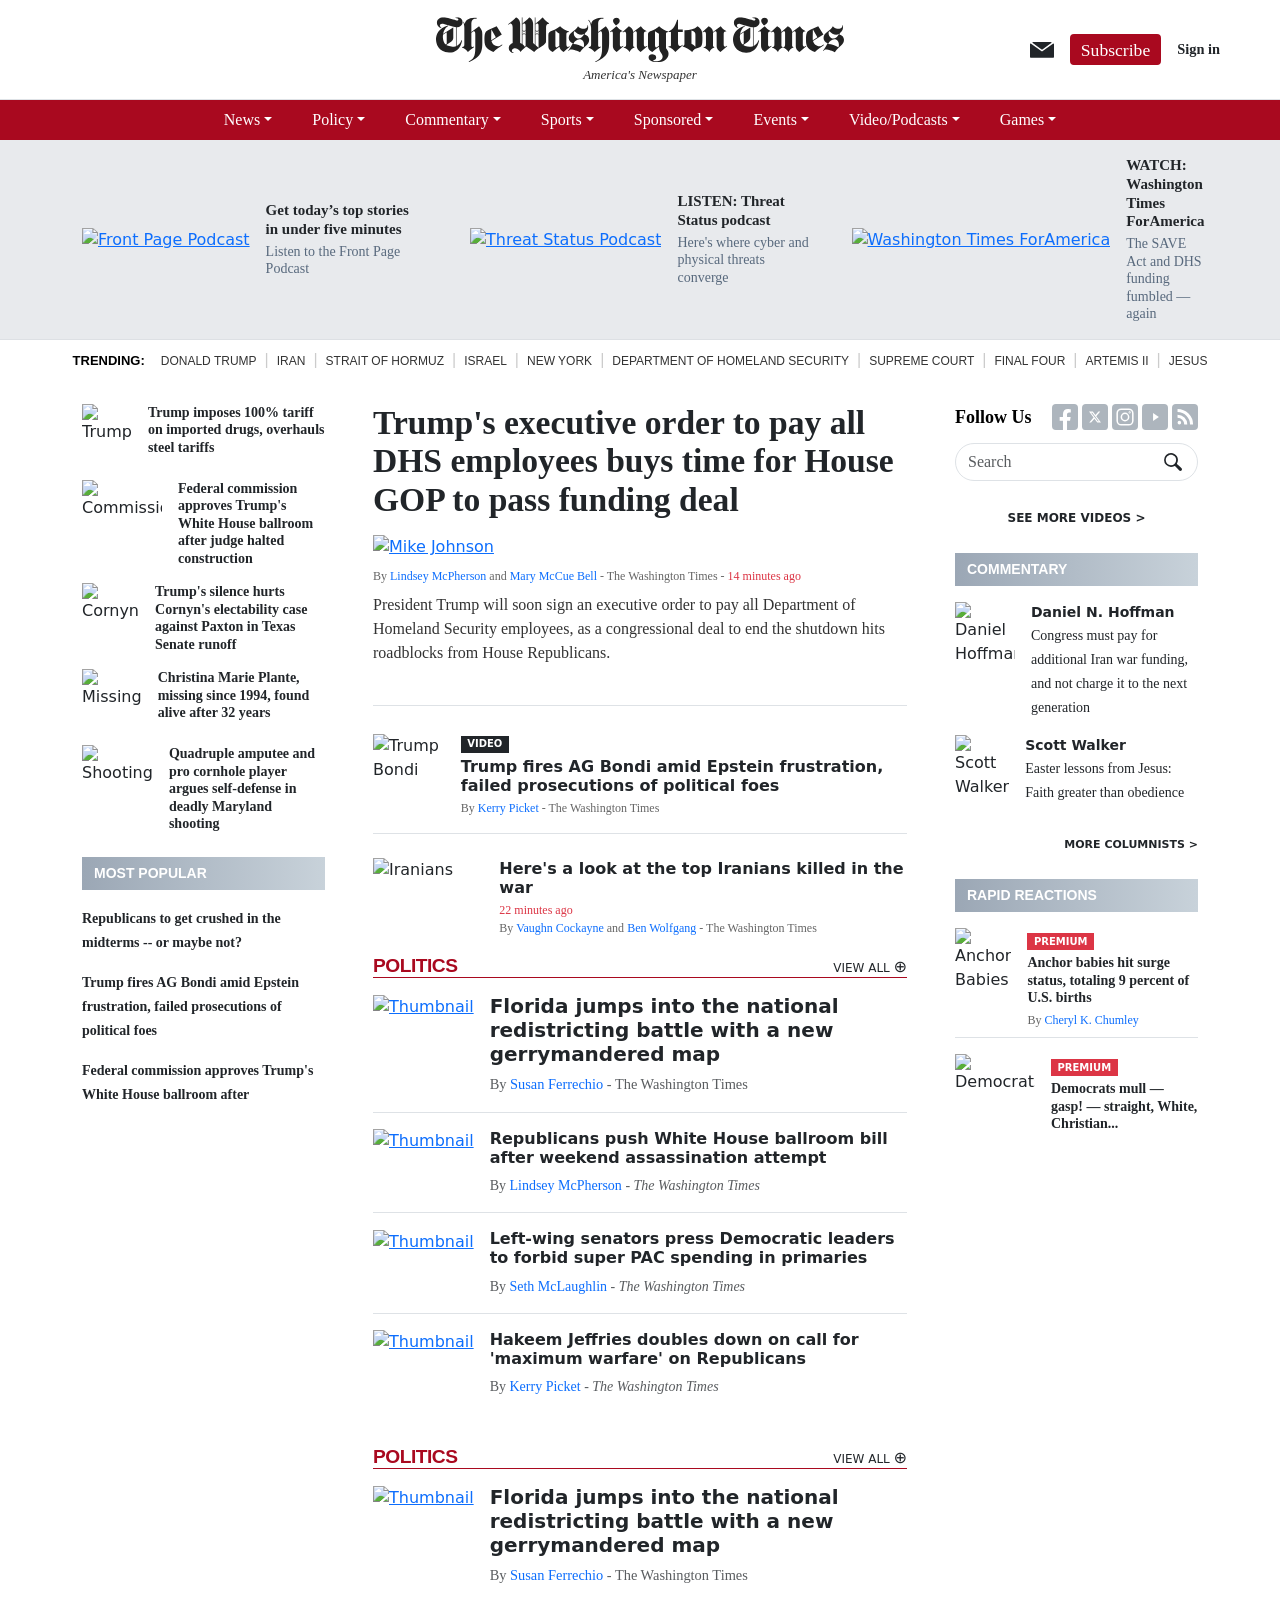
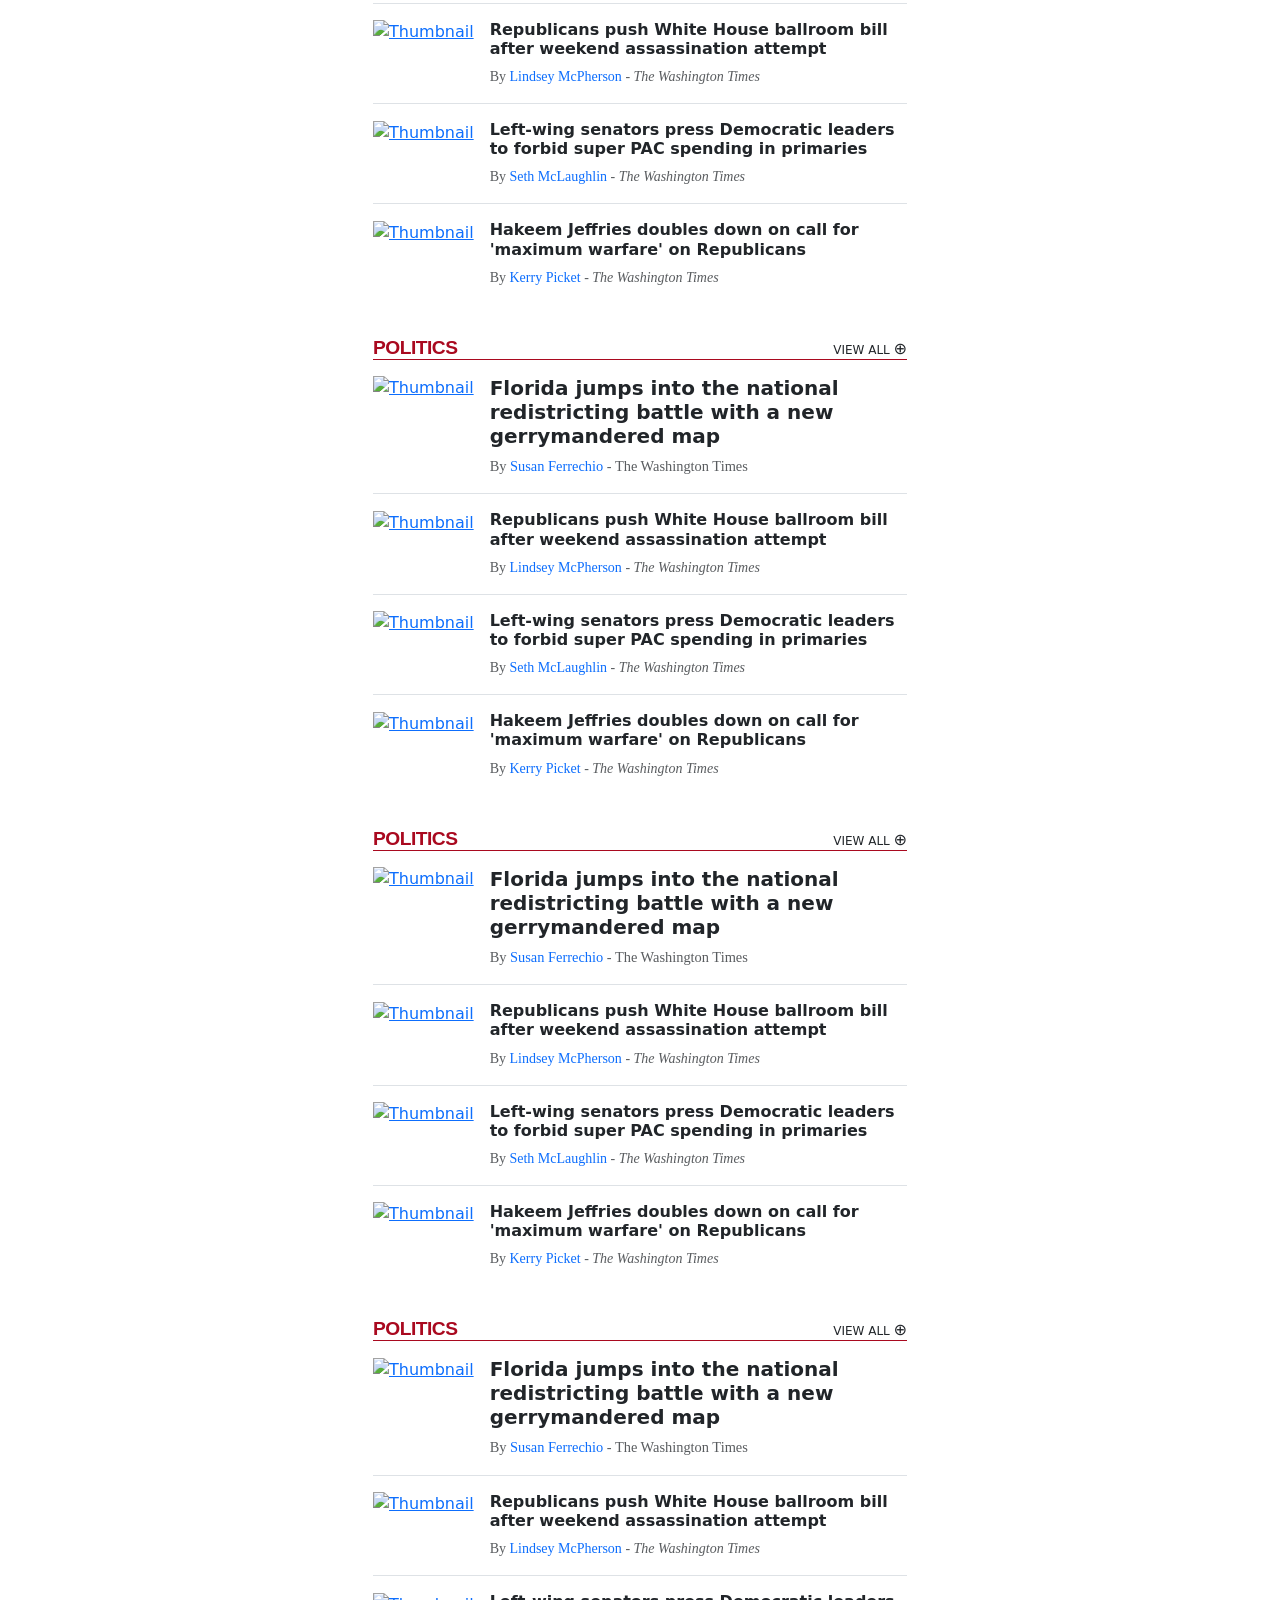
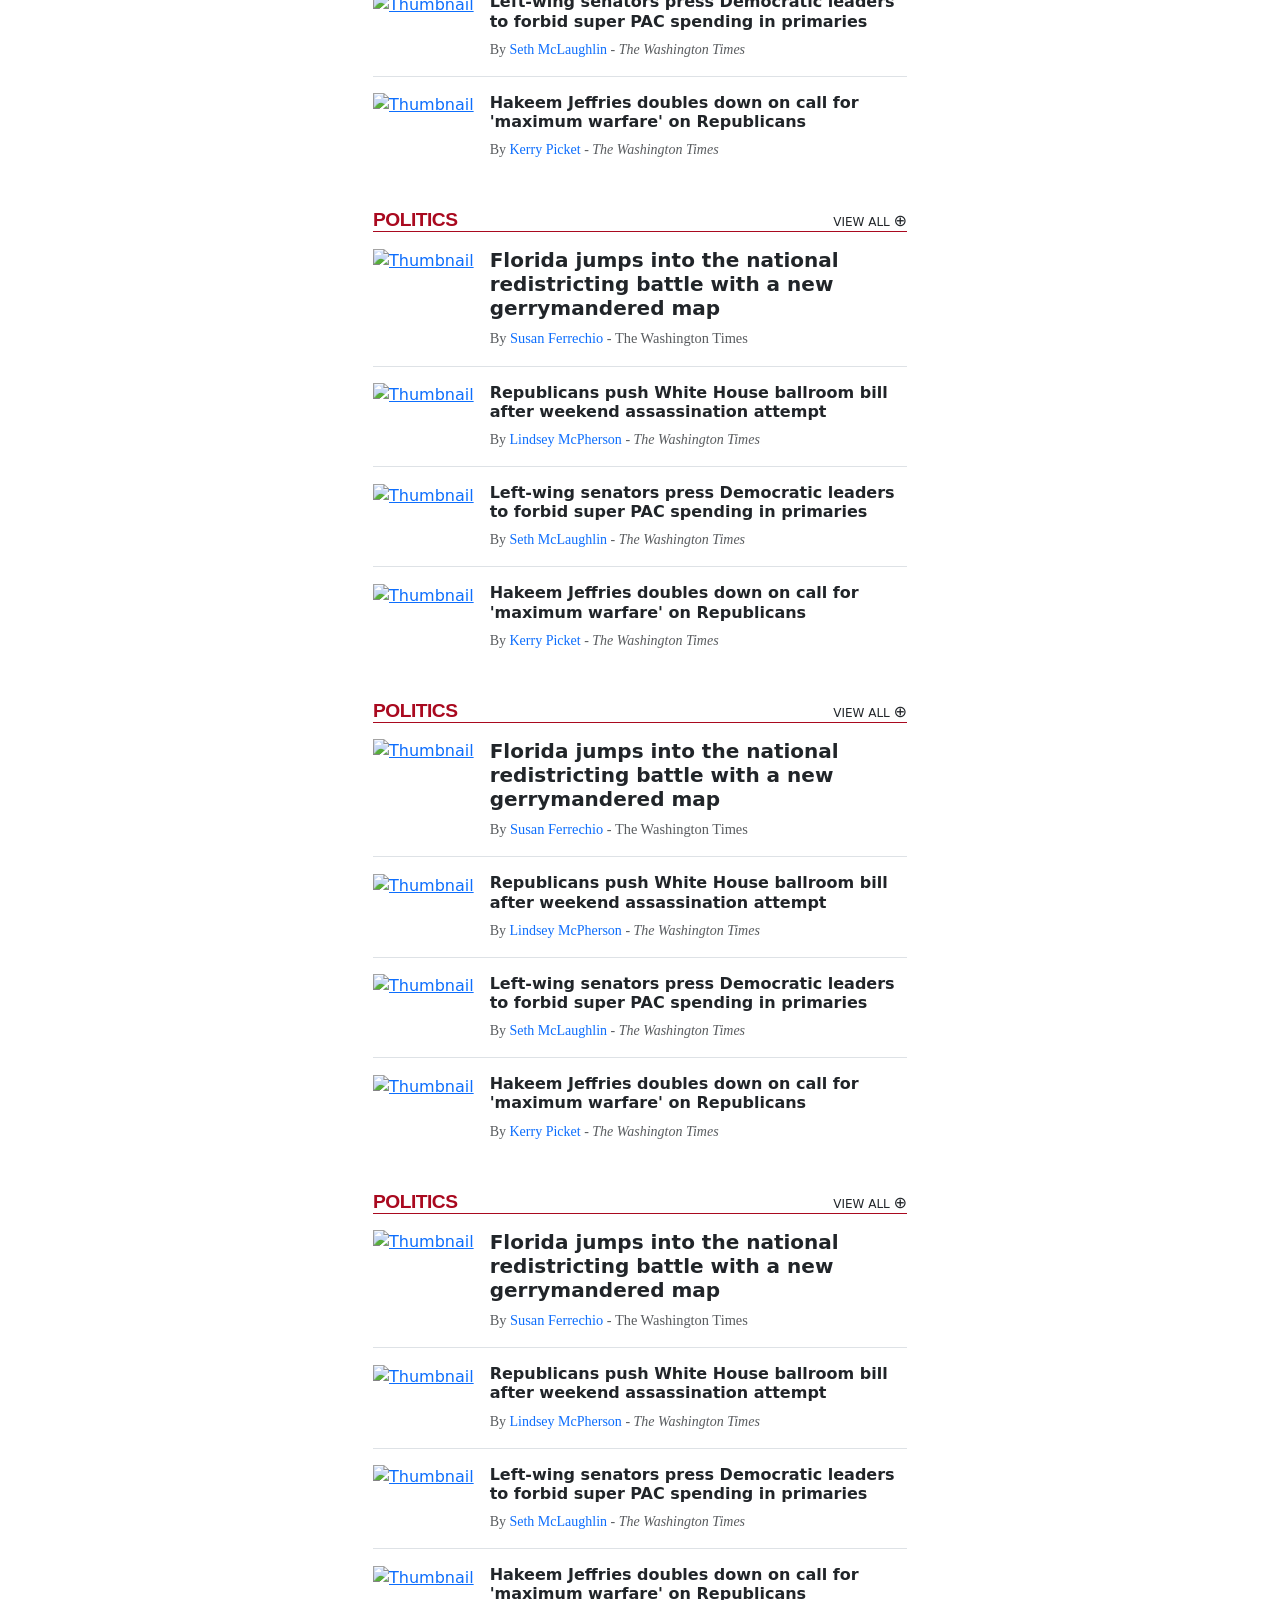
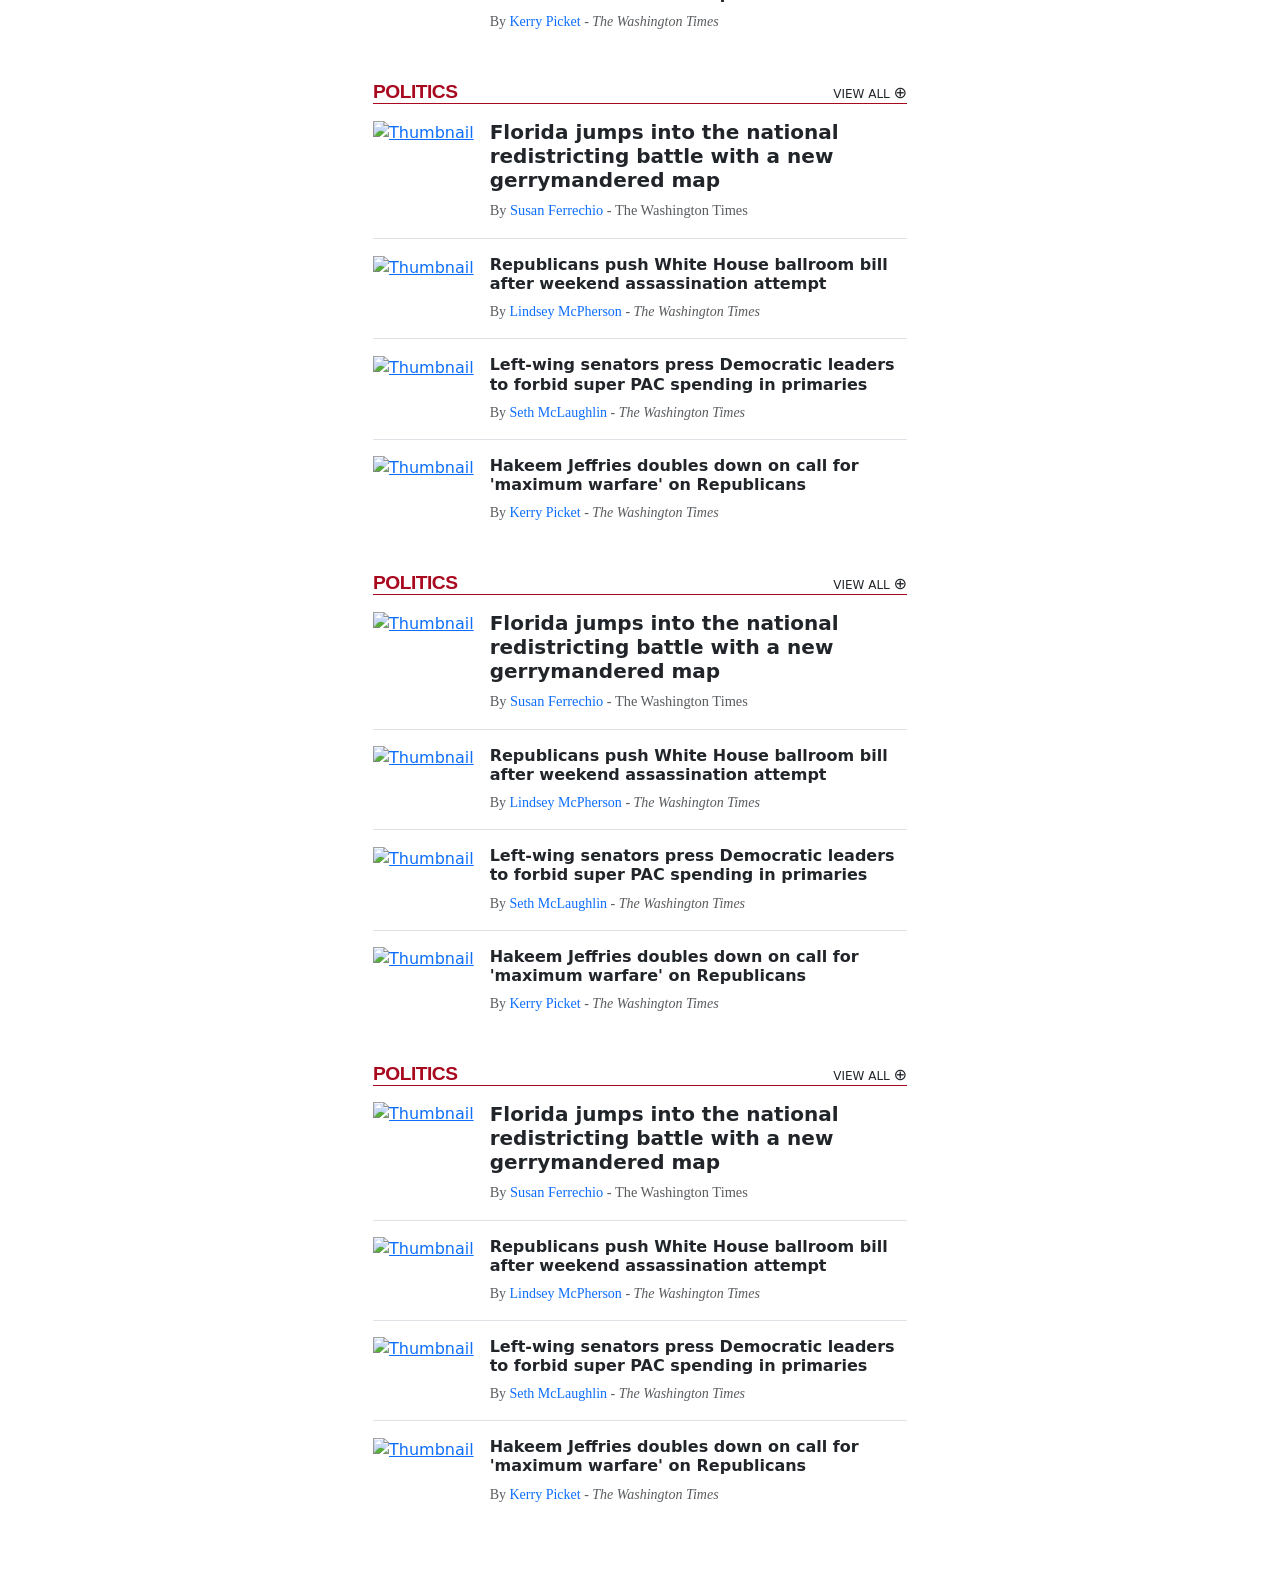
==== commit 8d529faf: "add center content and fixed font and lateral articles" ====
--- a/html/index.html
+++ b/html/index.html
@@ -10,504 +10,1533 @@
     <link href="https://cdn.jsdelivr.net/npm/bootstrap@5.3.0/dist/css/bootstrap.min.css" rel="stylesheet">
 </head>
 <body>
-<div>
-    <!-- Wrapper -->
-    <div>
-        <header>
-
-            <!-- Top header -->
-            <div class="border-bottom py-2 px-3 px-md-5" style="height: 100px; overflow: hidden;">
-                <div class="container-fluid h-100 position-relative d-flex align-items-center">
-
-                    <!-- Logo principale -->
-                    <div class="position-absolute top-50 start-50 translate-middle text-center" style="width: 100%; max-width: 45vw; z-index: 0;">
-                        <a href="#" class="d-inline-flex flex-column align-items-center text-decoration-none text-dark w-100">
-                            <img src="/img/twt-logo.svg" alt="The Washington Times" class="img-fluid logo-main" style="max-height: 45px; object-fit: contain;">
-                            <em class="america-slogan text-truncate w-100" style="font-size: 13px; line-height: 1.2;">America's Newspaper</em>
-                        </a>
-                    </div>
-
-                    <!-- Bottoni laterali -->
-                    <div class="ms-auto d-flex align-items-center gap-2 gap-md-3 flex-nowrap position-relative z-1 bg-white ps-2">
-
-                        <!-- Email -->
-                        <a href="#" class="text-dark flex-shrink-0">
-                            <svg width="24" height="20" viewBox="0 0 36 24" fill="none" xmlns="http://www.w3.org/2000/svg">
-                                <path fill="currentColor" d="M0 22.59C0 23.1423 0.447715 23.59 1 23.59H35C35.5523 23.59 36 23.1423 36 22.59V3.39576C36 2.57999 35.0758 2.10745 34.4145 2.58508L18.5855 14.0171C18.236 14.2696 17.764 14.2696 17.4145 14.0171L1.58549 2.58508C0.924162 2.10745 0 2.57999 0 3.39576V9.404V22.59Z"></path>
-                                <path fill="currentColor" d="M4.57681 0C3.80606 0 3.48456 0.985469 4.10701 1.44V1.44L17.4101 11.159C17.7615 11.4157 18.2385 11.4157 18.5899 11.159L31.893 1.44V1.44C32.5155 0.98547 32.194 0 31.4232 0H4.57681Z"></path>
-                            </svg>
-                        </a>
-
-                        <!-- Subscribe -->
-                        <a href="#" id="subscribe" class="btn btn-dark btn-sm py-1 px-2 text-nowrap flex-shrink-0">
-                            Subscribe
-                        </a>
-
-                        <!-- Sign in -->
-                        <a href="#" id="signin" class="text-dark text-decoration-none font-weight-bold text-nowrap flex-shrink-0">
-                            Sign in
-                        </a>
-
-                    </div>
-
+    <header>
+
+        <!-- Top header -->
+        <div class="border-bottom py-2 px-3 px-md-5" style="height: 100px; overflow: hidden;">
+            <div class="container-fluid h-100 position-relative d-flex align-items-center">
+
+                <!-- Logo principale -->
+                <div class="position-absolute top-50 start-50 translate-middle text-center" style="width: 100%; max-width: 45vw; z-index: 0;">
+                    <a href="#" class="d-inline-flex flex-column align-items-center text-decoration-none text-dark w-100">
+                        <img src="/img/twt-logo.svg" alt="The Washington Times" class="img-fluid logo-main" style="max-height: 45px; object-fit: contain;">
+                        <em class="america-slogan text-truncate w-100" style="font-size: 13px; line-height: 1.2;">America's Newspaper</em>
+                    </a>
                 </div>
+
+                <!-- Bottoni laterali -->
+                <div class="ms-auto d-flex align-items-center gap-2 gap-md-3 flex-nowrap position-relative z-1 bg-white ps-2">
+
+                    <!-- Email -->
+                    <a href="#" class="text-dark flex-shrink-0">
+                        <svg width="24" height="20" viewBox="0 0 36 24" fill="none" xmlns="http://www.w3.org/2000/svg">
+                            <path fill="currentColor" d="M0 22.59C0 23.1423 0.447715 23.59 1 23.59H35C35.5523 23.59 36 23.1423 36 22.59V3.39576C36 2.57999 35.0758 2.10745 34.4145 2.58508L18.5855 14.0171C18.236 14.2696 17.764 14.2696 17.4145 14.0171L1.58549 2.58508C0.924162 2.10745 0 2.57999 0 3.39576V9.404V22.59Z"></path>
+                            <path fill="currentColor" d="M4.57681 0C3.80606 0 3.48456 0.985469 4.10701 1.44V1.44L17.4101 11.159C17.7615 11.4157 18.2385 11.4157 18.5899 11.159L31.893 1.44V1.44C32.5155 0.98547 32.194 0 31.4232 0H4.57681Z"></path>
+                        </svg>
+                    </a>
+
+                    <!-- Subscribe -->
+                    <a href="#" id="subscribe" class="btn btn-dark btn-sm px-2 py-0 text-nowrap flex-shrink-0">
+                        Subscribe
+                    </a>
+
+                    <!-- Sign in -->
+                    <a href="#" id="signin" class="text-dark text-decoration-none font-weight-bold text-nowrap flex-shrink-0">
+                        Sign in
+                    </a>
+
+                </div>
+
             </div>
-
-
-            <!-- Navbar -->
-            <nav class="navbar navbar-expand-lg navbar-dark py-0">
-                <div class="container">
-
-                    <div class="collapse navbar-collapse justify-content-center">
-                        <ul class="navbar-nav gap-4">
-
-                            <!-- News -->
-                            <li class="nav-item">
-                                <a class="nav-link dropdown-toggle" href="#">News</a>
-                                <ul class="dropdown-menu">
-                                    <li><a class="dropdown-item" href="#">Corrections</a></li>
-                                    <li><a class="dropdown-item" href="#">Politics</a></li>
-                                    <li><a class="dropdown-item" href="#">National</a></li>
-                                    <li><a class="dropdown-item" href="#">World</a></li>
-                                    <li><a class="dropdown-item" href="#">Security</a></li>
-                                    <li><a class="dropdown-item" href="#">The Advocates</a></li>
-                                    <li><a class="dropdown-item" href="#">Seen, Heard &amp; Whispered</a></li>
-                                    <li><a class="dropdown-item" href="#">Business &amp; Economy</a></li>
-                                    <li><a class="dropdown-item" href="#">D.C. Local</a></li>
-                                    <li><a class="dropdown-item" href="#">Media Spotlight</a></li>
-                                    <li><a class="dropdown-item" href="#">Newsmakers</a></li>
-                                    <li><a class="dropdown-item" href="#">Waste, Fraud &amp; Abuse</a></li>
-                                    <li><a class="dropdown-item" href="#">Inside the Ring</a></li>
-                                    <li><a class="dropdown-item" href="#">Higher Ground</a></li>
-                                    <li><a class="dropdown-item" href="#">Culture</a></li>
-                                    <li><a class="dropdown-item" href="#">Entertainment</a></li>
-                                    <li><a class="dropdown-item" href="#">Technology</a></li>
-                                    <li><a class="dropdown-item" href="#">Obituaries</a></li>
-                                    <li><a class="dropdown-item" href="#">Just the Headlines</a></li>
-                                    <li><a class="dropdown-item" href="#">Dive Deeper</a></li>
-                                    <li><a class="dropdown-item" href="#">Celebrating The Washington Times</a></li>
-                                </ul>
-                            </li>
-
-                            <!-- Policy -->
-                            <li class="nav-item">
-                                <a class="nav-link dropdown-toggle" href="#">Policy</a>
-                                <ul class="dropdown-menu">
-                                    <li><a class="dropdown-item" href="#">Corrections</a></li>
-                                    <li><a class="dropdown-item" href="#">Threat Status</a></li>
-                                    <li><a class="dropdown-item" href="#">Energy &amp; Environment</a></li>
-                                    <li><a class="dropdown-item" href="#">Banking &amp; Finance</a></li>
-                                    <li><a class="dropdown-item" href="#">Health Care Reform</a></li>
-                                    <li><a class="dropdown-item" href="#">Second Amendment</a></li>
-                                    <li><a class="dropdown-item" href="#">Immigration Reform</a></li>
-                                    <li><a class="dropdown-item" href="#">Homeland &amp; Cybersecurity</a></li>
-                                    <li><a class="dropdown-item" href="#">Aerospace &amp; Defense</a></li>
-                                    <li><a class="dropdown-item" href="#">Taxes &amp; Budget</a></li>
-                                    <li><a class="dropdown-item" href="#">Law Enforcement &amp; Intelligence</a></li>
-                                    <li><a class="dropdown-item" href="#">Transportation &amp; Infrastructure</a></li>
-                                </ul>
-                            </li>
-
-                            <!-- Commentary -->
-                            <li class="nav-item">
-                                <a class="nav-link dropdown-toggle" href="#">Commentary</a>
-                                <ul class="dropdown-menu">
-                                    <li><a class="dropdown-item" href="#">Commentary Main</a></li>
-                                    <li><a class="dropdown-item" href="#">Corrections</a></li>
-                                    <li><a class="dropdown-item" href="#">Editorials</a></li>
-                                    <li><a class="dropdown-item" href="#">Letters</a></li>
-                                    <li><a class="dropdown-item" href="#">Cheryl K. Chumley</a></li>
-                                    <li><a class="dropdown-item" href="#">Kelly Sadler</a></li>
-                                    <li><a class="dropdown-item" href="#">Jed Babbin</a></li>
-                                    <li><a class="dropdown-item" href="#">Tom Basile</a></li>
-                                    <li><a class="dropdown-item" href="#">Tim Constantine</a></li>
-                                    <li><a class="dropdown-item" href="#">Joseph Curl</a></li>
-                                    <li><a class="dropdown-item" href="#">Joseph R. DeTrani</a></li>
-                                    <li><a class="dropdown-item" href="#">Don Feder</a></li>
-                                    <li><a class="dropdown-item" href="#">Billy Hallowell</a></li>
-                                    <li><a class="dropdown-item" href="#">Daniel N. Hoffman</a></li>
-                                    <li><a class="dropdown-item" href="#">David Keene</a></li>
-                                    <li><a class="dropdown-item" href="#">Robert Knight</a></li>
-                                    <li><a class="dropdown-item" href="#">Gene Marks</a></li>
-                                    <li><a class="dropdown-item" href="#">Clifford D. May</a></li>
-                                    <li><a class="dropdown-item" href="#">Michael McKenna</a></li>
-                                    <li><a class="dropdown-item" href="#">Stephen Moore</a></li>
-                                    <li><a class="dropdown-item" href="#">Tim Murtaugh</a></li>
-                                    <li><a class="dropdown-item" href="#">Peter Navarro</a></li>
-                                    <li><a class="dropdown-item" href="#">Everett Piper</a></li>
-                                    <li><a class="dropdown-item" href="#">Cal Thomas</a></li>
-                                    <li><a class="dropdown-item" href="#">Scott Walker</a></li>
-                                    <li><a class="dropdown-item" href="#">Miles Yu</a></li>
-                                    <li><a class="dropdown-item" href="#">Black Voices</a></li>
-                                    <li><a class="dropdown-item" href="#">Books</a></li>
-                                    <li><a class="dropdown-item" href="#">Cartoons</a></li>
-                                    <li><a class="dropdown-item" href="#">To the Republic</a></li>
-                                </ul>
-                            </li>
-
-                            <!-- Sports -->
-                            <li class="nav-item">
-                                <a class="nav-link dropdown-toggle" href="#">Sports</a>
-                                <ul class="dropdown-menu">
-                                    <li><a class="dropdown-item" href="#">Sports Main</a></li>
-                                    <li><a class="dropdown-item" href="#">Corrections</a></li>
-                                    <li><a class="dropdown-item" href="#">Washington Commanders</a></li>
-                                    <li><a class="dropdown-item" href="#">Football</a></li>
-                                    <li><a class="dropdown-item" href="#">Baseball</a></li>
-                                    <li><a class="dropdown-item" href="#">Basketball</a></li>
-                                    <li><a class="dropdown-item" href="#">NCAA</a></li>
-                                    <li><a class="dropdown-item" href="#">Thom Loverro</a></li>
-                                    <li><a class="dropdown-item" href="#">Tennis</a></li>
-                                    <li><a class="dropdown-item" href="#">Golf</a></li>
-                                    <li><a class="dropdown-item" href="#">Hockey</a></li>
-                                    <li><a class="dropdown-item" href="#">Soccer</a></li>
-                                    <li><a class="dropdown-item" href="#">Horse Racing</a></li>
-                                    <li><a class="dropdown-item" href="#">NASCAR &amp; Racing</a></li>
-                                    <li><a class="dropdown-item" href="#">District of Sports Podcast</a></li>
-                                    <li><a class="dropdown-item" href="#">Sports Photos</a></li>
-                                </ul>
-                            </li>
-
-                            <!-- Sponsored -->
-                            <li class="nav-item">
-                                <a class="nav-link dropdown-toggle" href="#">Sponsored</a>
-                                <ul class="dropdown-menu">
-                                    <li><a class="dropdown-item" href="#">Corrections</a></li>
-                                    <li><a class="dropdown-item" href="#">Infrastructure 2026</a></li>
-                                    <li><a class="dropdown-item" href="#">Building the health care Americans deserve</a></li>
-                                    <li><a class="dropdown-item" href="#">Revitalizing Rural America</a></li>
-                                    <li><a class="dropdown-item" href="#">Unbridled Clean Energy</a></li>
-                                    <li><a class="dropdown-item" href="#">Faith at Work</a></li>
-                                    <li><a class="dropdown-item" href="#">Building a healthier America</a></li>
-                                    <li><a class="dropdown-item" href="#">Transportation 2025</a></li>
-                                    <li><a class="dropdown-item" href="#">Investing in American Health</a></li>
-                                    <li><a class="dropdown-item" href="#">Renewing American Energy Dominance</a></li>
-                                    <li><a class="dropdown-item" href="#">Free Iran 2025</a></li>
-                                    <li><a class="dropdown-item" href="#">Invest in Greece 2025</a></li>
-                                </ul>
-                            </li>
-
-                            <!-- Events -->
-                            <li class="nav-item">
-                                <a class="nav-link dropdown-toggle" href="#">Events</a>
-                                <ul class="dropdown-menu">
-                                    <li><a class="dropdown-item" href="#">Corrections</a></li>
-                                    <li><a class="dropdown-item" href="#">Subscriber Only Events</a></li>
-                                    <li><a class="dropdown-item" href="#">Reagan Forum</a></li>
-                                    <li><a class="dropdown-item" href="#">IDEX 2025</a></li>
-                                    <li><a class="dropdown-item" href="#">Reinventing after Globalization</a></li>
-                                    <li><a class="dropdown-item" href="#">Harm Reduction and Public Health</a></li>
-                                    <li><a class="dropdown-item" href="#">Golden Dome for America</a></li>
-                                    <li><a class="dropdown-item" href="#">Videos</a></li>
-                                    <li><a class="dropdown-item" href="#">Things to do in D.C.</a></li>
-                                </ul>
-                            </li>
-
-                            <!-- Video/Podcasts -->
-                            <li class="nav-item">
-                                <a class="nav-link dropdown-toggle" href="#">Video/Podcasts</a>
-                                <ul class="dropdown-menu">
-                                    <li><a class="dropdown-item" href="#">Corrections</a></li>
-                                    <li><a class="dropdown-item" href="#">All Videos</a></li>
-                                    <li><a class="dropdown-item" href="#">All Podcasts</a></li>
-                                    <li><a class="dropdown-item" href="#">The Front Page</a></li>
-                                    <li><a class="dropdown-item" href="#">Threat Status</a></li>
-                                    <li><a class="dropdown-item" href="#">Politically Unstable</a></li>
-                                    <li><a class="dropdown-item" href="#">The Sitdown with Alex Swoyer</a></li>
-                                    <li><a class="dropdown-item" href="#">Bold &amp; Blunt</a></li>
-                                    <li><a class="dropdown-item" href="#">The Higher Ground</a></li>
-                                    <li><a class="dropdown-item" href="#">Court Watch</a></li>
-                                    <li><a class="dropdown-item" href="#">Victory Over Communism</a></li>
-                                    <li><a class="dropdown-item" href="#">District of Sports</a></li>
-                                    <li><a class="dropdown-item" href="#">Capitol Hill Show</a></li>
-                                    <li><a class="dropdown-item" href="#">The Unregulated Podcast</a></li>
-                                    <li><a class="dropdown-item" href="#">ForAmerica</a></li>
-                                    <li><a class="dropdown-item" href="#">Washington Times Weekly</a></li>
-                                    <li><a class="dropdown-item" href="#">God, Country &amp; American Story</a></li>
-                                </ul>
-                            </li>
-
-                            <!-- Games -->
-                            <li class="nav-item">
-                                <a class="nav-link dropdown-toggle" href="#">Games</a>
-                                <ul class="dropdown-menu">
-                                    <li><a class="dropdown-item" href="#">Games Main</a></li>
-                                    <li><a class="dropdown-item" href="#">Corrections</a></li>
-                                    <li><a class="dropdown-item" href="#">Play Sudoku</a></li>
-                                    <li><a class="dropdown-item" href="#">Crossword Puzzle</a></li>
-                                    <li><a class="dropdown-item" href="#">Word Search</a></li>
-                                    <li><a class="dropdown-item" href="#">Solitaire</a></li>
-                                    <li><a class="dropdown-item" href="#">Real-Time Crossword Puzzles</a></li>
-                                    <li><a class="dropdown-item" href="#">Quizzes</a></li>
-                                </ul>
-                            </li>
-
-                        </ul>
-                    </div>
-
+        </div>
+
+
+        <!-- Navbar -->
+        <nav class="navbar navbar-expand-lg navbar-dark py-0">
+            <div class="container">
+
+                <div class="collapse navbar-collapse justify-content-center">
+                    <ul class="navbar-nav gap-4">
+
+                        <!-- News -->
+                        <li class="nav-item">
+                            <a class="nav-link dropdown-toggle" href="#">News</a>
+                            <ul class="dropdown-menu">
+                                <li><a class="dropdown-item" href="#">Corrections</a></li>
+                                <li><a class="dropdown-item" href="#">Politics</a></li>
+                                <li><a class="dropdown-item" href="#">National</a></li>
+                                <li><a class="dropdown-item" href="#">World</a></li>
+                                <li><a class="dropdown-item" href="#">Security</a></li>
+                                <li><a class="dropdown-item" href="#">The Advocates</a></li>
+                                <li><a class="dropdown-item" href="#">Seen, Heard &amp; Whispered</a></li>
+                                <li><a class="dropdown-item" href="#">Business &amp; Economy</a></li>
+                                <li><a class="dropdown-item" href="#">D.C. Local</a></li>
+                                <li><a class="dropdown-item" href="#">Media Spotlight</a></li>
+                                <li><a class="dropdown-item" href="#">Newsmakers</a></li>
+                                <li><a class="dropdown-item" href="#">Waste, Fraud &amp; Abuse</a></li>
+                                <li><a class="dropdown-item" href="#">Inside the Ring</a></li>
+                                <li><a class="dropdown-item" href="#">Higher Ground</a></li>
+                                <li><a class="dropdown-item" href="#">Culture</a></li>
+                                <li><a class="dropdown-item" href="#">Entertainment</a></li>
+                                <li><a class="dropdown-item" href="#">Technology</a></li>
+                                <li><a class="dropdown-item" href="#">Obituaries</a></li>
+                                <li><a class="dropdown-item" href="#">Just the Headlines</a></li>
+                                <li><a class="dropdown-item" href="#">Dive Deeper</a></li>
+                                <li><a class="dropdown-item" href="#">Celebrating The Washington Times</a></li>
+                            </ul>
+                        </li>
+
+                        <!-- Policy -->
+                        <li class="nav-item">
+                            <a class="nav-link dropdown-toggle" href="#">Policy</a>
+                            <ul class="dropdown-menu">
+                                <li><a class="dropdown-item" href="#">Corrections</a></li>
+                                <li><a class="dropdown-item" href="#">Threat Status</a></li>
+                                <li><a class="dropdown-item" href="#">Energy &amp; Environment</a></li>
+                                <li><a class="dropdown-item" href="#">Banking &amp; Finance</a></li>
+                                <li><a class="dropdown-item" href="#">Health Care Reform</a></li>
+                                <li><a class="dropdown-item" href="#">Second Amendment</a></li>
+                                <li><a class="dropdown-item" href="#">Immigration Reform</a></li>
+                                <li><a class="dropdown-item" href="#">Homeland &amp; Cybersecurity</a></li>
+                                <li><a class="dropdown-item" href="#">Aerospace &amp; Defense</a></li>
+                                <li><a class="dropdown-item" href="#">Taxes &amp; Budget</a></li>
+                                <li><a class="dropdown-item" href="#">Law Enforcement &amp; Intelligence</a></li>
+                                <li><a class="dropdown-item" href="#">Transportation &amp; Infrastructure</a></li>
+                            </ul>
+                        </li>
+
+                        <!-- Commentary -->
+                        <li class="nav-item">
+                            <a class="nav-link dropdown-toggle" href="#">Commentary</a>
+                            <ul class="dropdown-menu">
+                                <li><a class="dropdown-item" href="#">Commentary Main</a></li>
+                                <li><a class="dropdown-item" href="#">Corrections</a></li>
+                                <li><a class="dropdown-item" href="#">Editorials</a></li>
+                                <li><a class="dropdown-item" href="#">Letters</a></li>
+                                <li><a class="dropdown-item" href="#">Cheryl K. Chumley</a></li>
+                                <li><a class="dropdown-item" href="#">Kelly Sadler</a></li>
+                                <li><a class="dropdown-item" href="#">Jed Babbin</a></li>
+                                <li><a class="dropdown-item" href="#">Tom Basile</a></li>
+                                <li><a class="dropdown-item" href="#">Tim Constantine</a></li>
+                                <li><a class="dropdown-item" href="#">Joseph Curl</a></li>
+                                <li><a class="dropdown-item" href="#">Joseph R. DeTrani</a></li>
+                                <li><a class="dropdown-item" href="#">Don Feder</a></li>
+                                <li><a class="dropdown-item" href="#">Billy Hallowell</a></li>
+                                <li><a class="dropdown-item" href="#">Daniel N. Hoffman</a></li>
+                                <li><a class="dropdown-item" href="#">David Keene</a></li>
+                                <li><a class="dropdown-item" href="#">Robert Knight</a></li>
+                                <li><a class="dropdown-item" href="#">Gene Marks</a></li>
+                                <li><a class="dropdown-item" href="#">Clifford D. May</a></li>
+                                <li><a class="dropdown-item" href="#">Michael McKenna</a></li>
+                                <li><a class="dropdown-item" href="#">Stephen Moore</a></li>
+                                <li><a class="dropdown-item" href="#">Tim Murtaugh</a></li>
+                                <li><a class="dropdown-item" href="#">Peter Navarro</a></li>
+                                <li><a class="dropdown-item" href="#">Everett Piper</a></li>
+                                <li><a class="dropdown-item" href="#">Cal Thomas</a></li>
+                                <li><a class="dropdown-item" href="#">Scott Walker</a></li>
+                                <li><a class="dropdown-item" href="#">Miles Yu</a></li>
+                                <li><a class="dropdown-item" href="#">Black Voices</a></li>
+                                <li><a class="dropdown-item" href="#">Books</a></li>
+                                <li><a class="dropdown-item" href="#">Cartoons</a></li>
+                                <li><a class="dropdown-item" href="#">To the Republic</a></li>
+                            </ul>
+                        </li>
+
+                        <!-- Sports -->
+                        <li class="nav-item">
+                            <a class="nav-link dropdown-toggle" href="#">Sports</a>
+                            <ul class="dropdown-menu">
+                                <li><a class="dropdown-item" href="#">Sports Main</a></li>
+                                <li><a class="dropdown-item" href="#">Corrections</a></li>
+                                <li><a class="dropdown-item" href="#">Washington Commanders</a></li>
+                                <li><a class="dropdown-item" href="#">Football</a></li>
+                                <li><a class="dropdown-item" href="#">Baseball</a></li>
+                                <li><a class="dropdown-item" href="#">Basketball</a></li>
+                                <li><a class="dropdown-item" href="#">NCAA</a></li>
+                                <li><a class="dropdown-item" href="#">Thom Loverro</a></li>
+                                <li><a class="dropdown-item" href="#">Tennis</a></li>
+                                <li><a class="dropdown-item" href="#">Golf</a></li>
+                                <li><a class="dropdown-item" href="#">Hockey</a></li>
+                                <li><a class="dropdown-item" href="#">Soccer</a></li>
+                                <li><a class="dropdown-item" href="#">Horse Racing</a></li>
+                                <li><a class="dropdown-item" href="#">NASCAR &amp; Racing</a></li>
+                                <li><a class="dropdown-item" href="#">District of Sports Podcast</a></li>
+                                <li><a class="dropdown-item" href="#">Sports Photos</a></li>
+                            </ul>
+                        </li>
+
+                        <!-- Sponsored -->
+                        <li class="nav-item">
+                            <a class="nav-link dropdown-toggle" href="#">Sponsored</a>
+                            <ul class="dropdown-menu">
+                                <li><a class="dropdown-item" href="#">Corrections</a></li>
+                                <li><a class="dropdown-item" href="#">Infrastructure 2026</a></li>
+                                <li><a class="dropdown-item" href="#">Building the health care Americans deserve</a></li>
+                                <li><a class="dropdown-item" href="#">Revitalizing Rural America</a></li>
+                                <li><a class="dropdown-item" href="#">Unbridled Clean Energy</a></li>
+                                <li><a class="dropdown-item" href="#">Faith at Work</a></li>
+                                <li><a class="dropdown-item" href="#">Building a healthier America</a></li>
+                                <li><a class="dropdown-item" href="#">Transportation 2025</a></li>
+                                <li><a class="dropdown-item" href="#">Investing in American Health</a></li>
+                                <li><a class="dropdown-item" href="#">Renewing American Energy Dominance</a></li>
+                                <li><a class="dropdown-item" href="#">Free Iran 2025</a></li>
+                                <li><a class="dropdown-item" href="#">Invest in Greece 2025</a></li>
+                            </ul>
+                        </li>
+
+                        <!-- Events -->
+                        <li class="nav-item">
+                            <a class="nav-link dropdown-toggle" href="#">Events</a>
+                            <ul class="dropdown-menu">
+                                <li><a class="dropdown-item" href="#">Corrections</a></li>
+                                <li><a class="dropdown-item" href="#">Subscriber Only Events</a></li>
+                                <li><a class="dropdown-item" href="#">Reagan Forum</a></li>
+                                <li><a class="dropdown-item" href="#">IDEX 2025</a></li>
+                                <li><a class="dropdown-item" href="#">Reinventing after Globalization</a></li>
+                                <li><a class="dropdown-item" href="#">Harm Reduction and Public Health</a></li>
+                                <li><a class="dropdown-item" href="#">Golden Dome for America</a></li>
+                                <li><a class="dropdown-item" href="#">Videos</a></li>
+                                <li><a class="dropdown-item" href="#">Things to do in D.C.</a></li>
+                            </ul>
+                        </li>
+
+                        <!-- Video/Podcasts -->
+                        <li class="nav-item">
+                            <a class="nav-link dropdown-toggle" href="#">Video/Podcasts</a>
+                            <ul class="dropdown-menu">
+                                <li><a class="dropdown-item" href="#">Corrections</a></li>
+                                <li><a class="dropdown-item" href="#">All Videos</a></li>
+                                <li><a class="dropdown-item" href="#">All Podcasts</a></li>
+                                <li><a class="dropdown-item" href="#">The Front Page</a></li>
+                                <li><a class="dropdown-item" href="#">Threat Status</a></li>
+                                <li><a class="dropdown-item" href="#">Politically Unstable</a></li>
+                                <li><a class="dropdown-item" href="#">The Sitdown with Alex Swoyer</a></li>
+                                <li><a class="dropdown-item" href="#">Bold &amp; Blunt</a></li>
+                                <li><a class="dropdown-item" href="#">The Higher Ground</a></li>
+                                <li><a class="dropdown-item" href="#">Court Watch</a></li>
+                                <li><a class="dropdown-item" href="#">Victory Over Communism</a></li>
+                                <li><a class="dropdown-item" href="#">District of Sports</a></li>
+                                <li><a class="dropdown-item" href="#">Capitol Hill Show</a></li>
+                                <li><a class="dropdown-item" href="#">The Unregulated Podcast</a></li>
+                                <li><a class="dropdown-item" href="#">ForAmerica</a></li>
+                                <li><a class="dropdown-item" href="#">Washington Times Weekly</a></li>
+                                <li><a class="dropdown-item" href="#">God, Country &amp; American Story</a></li>
+                            </ul>
+                        </li>
+
+                        <!-- Games -->
+                        <li class="nav-item">
+                            <a class="nav-link dropdown-toggle" href="#">Games</a>
+                            <ul class="dropdown-menu">
+                                <li><a class="dropdown-item" href="#">Games Main</a></li>
+                                <li><a class="dropdown-item" href="#">Corrections</a></li>
+                                <li><a class="dropdown-item" href="#">Play Sudoku</a></li>
+                                <li><a class="dropdown-item" href="#">Crossword Puzzle</a></li>
+                                <li><a class="dropdown-item" href="#">Word Search</a></li>
+                                <li><a class="dropdown-item" href="#">Solitaire</a></li>
+                                <li><a class="dropdown-item" href="#">Real-Time Crossword Puzzles</a></li>
+                                <li><a class="dropdown-item" href="#">Quizzes</a></li>
+                            </ul>
+                        </li>
+
+                    </ul>
                 </div>
-            </nav>
-
-            <!-- Podcast banner -->
-            <div id="podcastbanner" class="py-3">
-                <div class="container">
-
-                    <div class="d-flex flex-wrap justify-content-center align-items-center gap-4 gap-lg-5">
-                        <!-- Podcast item 1 -->
-                        <div class="podcastitem">
-                            <article class="d-flex align-items-center gap-3">
-                                <div class="flex-shrink-0">
-                                    <a href="#">
-                                        <img src="https://twt-thumbs.washtimes.com/media/specials/0402_FRONT_900_k65x65.png?25e518aeb5fddef9cfade2c3459a6609d7980e02" width="65" height="65" alt="Front Page Podcast">
-                                    </a>
-                                </div>
-                                <h2>
-                                    <a href="#" class="d-block text-dark fw-bold text-decoration-none lh-sm mb-1" style="font-size: 15px;">
-                                        Get today’s top stories in under five minutes
-                                    </a>
-                                    <span class="d-block lh-sm" style="color: #58697d; font-size: 14px;">
-                                        Listen to the Front Page Podcast
-                                    </span>
-                                </h2>
-                            </article>
-                        </div>
-
-                        <!-- Podcast item 2 -->
-                        <div class="podcastitem">
-                            <article class="d-flex align-items-center gap-3">
-                                <div class="flex-shrink-0">
-                                    <a href="#">
-                                        <img src="https://placehold.co/65x65/5a0000/5a0000.png" width="65" height="65" alt="Threat Status Podcast">
-                                    </a>
-                                </div>
-                                <h2>
-                                    <a href="#" class="d-block text-dark fw-bold text-decoration-none lh-sm mb-1" style="font-size: 15px;">
-                                        LISTEN: Threat Status podcast
-                                    </a>
-                                    <span class="d-block lh-sm" style="color: #58697d; font-size: 14px;">
-                                        Here's where cyber and physical threats converge
-                                    </span>
-                                </h2>
-                            </article>
-                        </div>
-
-                        <!-- Podcast item 3 -->
-                        <div class="podcastitem">
-                            <article class="d-flex align-items-center gap-3">
-                                <div class="flex-shrink-0">
-                                    <a href="#">
-                                        <img src="https://placehold.co/65x65/8899aa/8899aa.png" width="65" height="65" alt="Washington Times ForAmerica">
-                                    </a>
-                                </div>
-                                <h2>
-                                    <a href="#" class="d-block text-dark fw-bold text-decoration-none lh-sm mb-1" style="font-size: 15px;">
-                                        WATCH: Washington Times ForAmerica
-                                    </a>
-                                    <span class="d-block lh-sm" style="color: #58697d; font-size: 14px;">
-                                        The SAVE Act and DHS funding fumbled — again
-                                    </span>
-                                </h2>
-                            </article>
-                        </div>
-
-                    </div>
-                </div>
+
             </div>
-
-            <!-- Trending topics -->
-            <div id="trending-bar" class="py-2">
-                <div class="container-fluid">
-                    <div class="trending-container">
-                        <span class="trending-label me-2">TRENDING:</span>
-
-                        <a href="#" class="trending-link">DONALD TRUMP</a>
-                        <span class="sep">|</span>
-
-                        <a href="#" class="trending-link">IRAN</a>
-                        <span class="sep">|</span>
-
-                        <a href="#" class="trending-link">STRAIT OF HORMUZ</a>
-                        <span class="sep">|</span>
-
-                        <a href="#" class="trending-link">ISRAEL</a>
-                        <span class="sep">|</span>
-
-                        <a href="#" class="trending-link">NEW YORK</a>
-                        <span class="sep">|</span>
-
-                        <a href="#" class="trending-link">DEPARTMENT OF HOMELAND SECURITY</a>
-                        <span class="sep">|</span>
-
-                        <a href="#" class="trending-link">SUPREME COURT</a>
-                        <span class="sep">|</span>
-
-                        <a href="#" class="trending-link">FINAL FOUR</a>
-                        <span class="sep">|</span>
-
-                        <a href="#" class="trending-link">ARTEMIS II</a>
-                        <span class="sep">|</span>
-
-                        <a href="#" class="trending-link">JESUS</a>
-                    </div>
-                </div>
-            </div>
-
-        </header>
-
-        <div class="home mt-4">
+        </nav>
+
+        <!-- Podcast banner -->
+        <div id="podcastbanner" class="py-3">
             <div class="container">
-                <div class="row gx-4 gx-lg-5">
-
-                    <div class="col-lg-3 mb-4">
-                        <div class="d-flex flex-column gap-3 mb-4">
-                            <article class="d-flex gap-3 align-items-start">
-                                <img src="https://placehold.co/80x60/333/fff" width="80" height="60" class="object-fit-cover" alt="Trump">
-                                <a href="#" class="text-dark fw-bold text-decoration-none lh-sm side-article-title">Trump imposes 100% tariff on imported drugs, overhauls steel tariffs</a>
-                            </article>
-
-                            <article class="d-flex gap-3 align-items-start">
-                                <img src="https://placehold.co/80x60/555/fff" width="80" height="60" class="object-fit-cover" alt="Commission">
-                                <a href="#" class="text-dark fw-bold text-decoration-none lh-sm side-article-title">Federal commission approves Trump's White House ballroom after judge halted construction</a>
-                            </article>
-
-                            <article class="d-flex gap-3 align-items-start">
-                                <img src="https://placehold.co/80x60/777/fff" width="80" height="60" class="object-fit-cover" alt="Cornyn">
-                                <a href="#" class="text-dark fw-bold text-decoration-none lh-sm side-article-title">Trump's silence hurts Cornyn's electability case against Paxton in Texas Senate runoff</a>
-                            </article>
-
-                            <article class="d-flex gap-3 align-items-start">
-                                <img src="https://placehold.co/80x60/999/fff" width="80" height="60" class="object-fit-cover" alt="Missing">
-                                <a href="#" class="text-dark fw-bold text-decoration-none lh-sm side-article-title">Christina Marie Plante, missing since 1994, found alive after 32 years</a>
-                            </article>
-
-                            <article class="d-flex gap-3 align-items-start">
-                                <img src="https://placehold.co/80x60/bbb/fff" width="80" height="60" class="object-fit-cover" alt="Shooting">
-                                <a href="#" class="text-dark fw-bold text-decoration-none lh-sm side-article-title">Quadruple amputee and pro cornhole player argues self-defense in deadly Maryland shooting</a>
-                            </article>
-                        </div>
-
-                        <div class="section-banner">MOST POPULAR</div>
-                        <div class="d-flex flex-column gap-3 mt-3">
-                            <article>
-                                <a href="#" class="text-dark fw-bold text-decoration-none lh-sm side-article-title">Republicans to get crushed in the midterms -- or maybe not?</a>
-                            </article>
-                            <article>
-                                <a href="#" class="text-dark fw-bold text-decoration-none lh-sm side-article-title">Trump fires AG Bondi amid Epstein frustration, failed prosecutions of political foes</a>
-                            </article>
-                            <article>
-                                <a href="#" class="text-dark fw-bold text-decoration-none lh-sm side-article-title">Federal commission approves Trump's White House ballroom after</a>
-                            </article>
-                        </div>
-                    </div>
-
-                    <div class="col-lg-6 mb-4">
-                        <article class="main-article border-bottom pb-4 mb-4">
-                            <h1 class="serif-headline mb-3">
-                                <a href="#" class="text-dark text-decoration-none">Trump's executive order to pay all DHS employees buys time for House GOP to pass funding deal</a>
-                            </h1>
-                            <a href="#">
-                                <img src="https://placehold.co/800x450/1a365d/fff?text=Mike+Johnson" class="img-fluid w-100 mb-2" alt="Mike Johnson">
-                            </a>
-                            <div class="article-meta mb-2">
-                                By <a href="#" class="text-primary text-decoration-none">Lindsey McPherson</a> and <a href="#" class="text-primary text-decoration-none">Mary McCue Bell</a> - The Washington Times - <span class="text-danger">14 minutes ago</span>
+
+                <div class="d-flex flex-wrap justify-content-center align-items-center gap-4 gap-lg-5">
+                    <!-- Podcast item 1 -->
+                    <div class="podcastitem">
+                        <article class="d-flex align-items-center gap-3">
+                            <div class="flex-shrink-0">
+                                <a href="#">
+                                    <img src="https://placehold.co/65x65/1a365d/1a365d.png" width="65" height="65" alt="Front Page Podcast">
+                                </a>
                             </div>
-                            <p class="article-abstract">
-                                President Trump will soon sign an executive order to pay all Department of Homeland Security employees, as a congressional deal to end the shutdown hits roadblocks from House Republicans.
-                            </p>
-                        </article>
-
-                        <div class="d-flex flex-column gap-4">
-                            <article class="d-flex gap-3 align-items-center border-bottom pb-3">
-                                <img src="https://placehold.co/120x80/222/fff" width="120" height="80" class="object-fit-cover" alt="Trump Bondi">
-                                <div>
-                                    <span class="badge bg-dark rounded-0 mb-1" style="font-size:10px;">VIDEO</span>
-                                    <h3 class="h6 fw-bold mb-1"><a href="#" class="text-dark text-decoration-none">Trump fires AG Bondi amid Epstein frustration, failed prosecutions of political foes</a></h3>
-                                    <div class="article-meta">By <a href="#" class="text-primary text-decoration-none">Kerry Picket</a> - The Washington Times</div>
-                                </div>
-                            </article>
-
-                            <article class="d-flex gap-3 align-items-center pb-3">
-                                <img src="https://placehold.co/120x80/444/fff" width="120" height="80" class="object-fit-cover" alt="Iranians">
-                                <div>
-                                    <h3 class="h6 fw-bold mb-1"><a href="#" class="text-dark text-decoration-none">Here's a look at the top Iranians killed in the war</a></h3>
-                                    <div class="article-meta"><span class="text-danger">22 minutes ago</span></div>
-                                    <div class="article-meta">By <a href="#" class="text-primary text-decoration-none">Vaughn Cockayne</a> and <a href="#" class="text-primary text-decoration-none">Ben Wolfgang</a> - The Washington Times</div>
-                                </div>
-                            </article>
-                        </div>
-                    </div>
-
-                    <div class="col-lg-3 mb-4">
-
-                        <div class="d-flex align-items-center justify-content-between mb-3">
-                            <strong style="font-size: 14px;">Follow Us</strong>
-                            <div class="d-flex gap-1 text-secondary">
-                                <div style="width:24px; height:24px; background:#ccc; text-align:center; font-size:14px; font-weight:bold; color:#fff;">f</div>
-                                <div style="width:24px; height:24px; background:#ccc; text-align:center; font-size:14px; font-weight:bold; color:#fff;">X</div>
-                                <div style="width:24px; height:24px; background:#ccc; text-align:center; font-size:14px; font-weight:bold; color:#fff;">in</div>
-                                <div style="width:24px; height:24px; background:#ccc; text-align:center; font-size:14px; font-weight:bold; color:#fff;">yt</div>
+                            <h2>
+                                <a href="#" class="d-block text-dark fw-bold text-decoration-none lh-sm mb-1" style="font-size: 15px;">
+                                    Get today’s top stories in under five minutes
+                                </a>
+                                <span class="d-block lh-sm" style="color: #58697d; font-size: 14px;">
+                                    Listen to the Front Page Podcast
+                                </span>
+                            </h2>
+                        </article>
+                    </div>
+
+                    <!-- Podcast item 2 -->
+                    <div class="podcastitem">
+                        <article class="d-flex align-items-center gap-3">
+                            <div class="flex-shrink-0">
+                                <a href="#">
+                                    <img src="https://placehold.co/65x65/5a0000/5a0000.png" width="65" height="65" alt="Threat Status Podcast">
+                                </a>
                             </div>
-                        </div>
-
-                        <form class="mb-4 position-relative">
-                            <input type="search" class="form-control rounded-pill pe-4" placeholder="Search">
-                            <span class="position-absolute top-50 end-0 translate-middle-y pe-3 text-muted" style="cursor:pointer;">&#128269;</span>
-                        </form>
-
-                        <div class="text-center mb-4">
-                            <a href="#" class="text-dark fw-bold" style="font-size: 12px; text-decoration: none;">SEE MORE VIDEOS &gt;</a>
-                        </div>
-
-                        <div class="section-banner">COMMENTARY</div>
-                        <div class="d-flex flex-column gap-3 mt-3 mb-4">
-                            <article class="d-flex gap-3 align-items-start">
-                                <img src="https://placehold.co/60x80/888/fff" width="60" height="80" class="object-fit-cover" alt="Daniel Hoffman">
-                                <div>
-                                    <strong class="d-block text-dark" style="font-size: 14px;">Daniel N. Hoffman</strong>
-                                    <a href="#" class="text-dark text-decoration-none lh-sm side-article-title">Congress must pay for additional Iran war funding, and not charge it to the next generation</a>
-                                </div>
-                            </article>
-                            <article class="d-flex gap-3 align-items-start">
-                                <img src="https://placehold.co/60x80/888/fff" width="60" height="80" class="object-fit-cover" alt="Scott Walker">
-                                <div>
-                                    <strong class="d-block text-dark" style="font-size: 14px;">Scott Walker</strong>
-                                    <a href="#" class="text-dark text-decoration-none lh-sm side-article-title">Easter lessons from Jesus: Faith greater than obedience</a>
-                                </div>
-                            </article>
-                            <div class="text-end">
-                                <a href="#" class="text-dark fw-bold" style="font-size: 11px; text-decoration: none;">MORE COLUMNISTS &gt;</a>
+                            <h2>
+                                <a href="#" class="d-block text-dark fw-bold text-decoration-none lh-sm mb-1" style="font-size: 15px;">
+                                    LISTEN: Threat Status podcast
+                                </a>
+                                <span class="d-block lh-sm" style="color: #58697d; font-size: 14px;">
+                                    Here's where cyber and physical threats converge
+                                </span>
+                            </h2>
+                        </article>
+                    </div>
+
+                    <!-- Podcast item 3 -->
+                    <div class="podcastitem">
+                        <article class="d-flex align-items-center gap-3">
+                            <div class="flex-shrink-0">
+                                <a href="#">
+                                    <img src="https://placehold.co/65x65/8899aa/8899aa.png" width="65" height="65" alt="Washington Times ForAmerica">
+                                </a>
                             </div>
-                        </div>
-
-                        <div class="section-banner">RAPID REACTIONS</div>
-                        <div class="d-flex flex-column gap-3 mt-3">
-                            <article class="d-flex gap-3 align-items-start border-bottom pb-2">
-                                <img src="https://placehold.co/80x60/777/fff" width="80" height="60" class="object-fit-cover" alt="Anchor Babies">
-                                <div>
-                                    <span class="badge bg-danger rounded-0 mb-1" style="font-size:10px;">PREMIUM</span>
-                                    <a href="#" class="text-dark fw-bold text-decoration-none lh-sm side-article-title d-block mb-1">Anchor babies hit surge status, totaling 9 percent of U.S. births</a>
-                                    <div class="article-meta">By <a href="#" class="text-primary text-decoration-none">Cheryl K. Chumley</a></div>
-                                </div>
-                            </article>
-                            <article class="d-flex gap-3 align-items-start">
-                                <img src="https://placehold.co/80x60/444/fff" width="80" height="60" class="object-fit-cover" alt="Democrats">
-                                <div>
-                                    <span class="badge bg-danger rounded-0 mb-1" style="font-size:10px;">PREMIUM</span>
-                                    <a href="#" class="text-dark fw-bold text-decoration-none lh-sm side-article-title d-block mb-1">Democrats mull — gasp! — straight, White, Christian...</a>
-                                </div>
-                            </article>
-                        </div>
-
+                            <h2>
+                                <a href="#" class="d-block text-dark fw-bold text-decoration-none lh-sm mb-1" style="font-size: 15px;">
+                                    WATCH: Washington Times ForAmerica
+                                </a>
+                                <span class="d-block lh-sm" style="color: #58697d; font-size: 14px;">
+                                    The SAVE Act and DHS funding fumbled — again
+                                </span>
+                            </h2>
+                        </article>
                     </div>
 
                 </div>
             </div>
         </div>
+
+        <!-- Trending topics -->
+        <div id="trending-bar" class="py-2">
+            <div class="container-fluid px-md-5">
+                <div class="trending-container">
+                    <span class="trending-label me-2">TRENDING:</span>
+
+                    <a href="#" class="trending-link">DONALD TRUMP</a>
+                    <span class="sep">|</span>
+
+                    <a href="#" class="trending-link">IRAN</a>
+                    <span class="sep">|</span>
+
+                    <a href="#" class="trending-link">STRAIT OF HORMUZ</a>
+                    <span class="sep">|</span>
+
+                    <a href="#" class="trending-link">ISRAEL</a>
+                    <span class="sep">|</span>
+
+                    <a href="#" class="trending-link">NEW YORK</a>
+                    <span class="sep">|</span>
+
+                    <a href="#" class="trending-link">DEPARTMENT OF HOMELAND SECURITY</a>
+                    <span class="sep">|</span>
+
+                    <a href="#" class="trending-link">SUPREME COURT</a>
+                    <span class="sep">|</span>
+
+                    <a href="#" class="trending-link">FINAL FOUR</a>
+                    <span class="sep">|</span>
+
+                    <a href="#" class="trending-link">ARTEMIS II</a>
+                    <span class="sep">|</span>
+
+                    <a href="#" class="trending-link">JESUS</a>
+                </div>
+            </div>
+        </div>
+
+    </header>
+
+    <div class="home mt-4">
+        <div class="container">
+            <div class="row gx-4 gx-lg-5">
+
+                <!-- Sezione laterale sinistra -->
+                <div class="col-lg-3 mb-4">
+                    <div class="d-flex flex-column gap-3 mb-4">
+                        <article class="d-flex gap-3 align-items-start">
+                            <img src="https://placehold.co/80x60/333/fff" width="80" height="60" class="object-fit-cover" alt="Trump">
+                            <a href="#" class="text-dark fw-bold text-decoration-none lh-sm side-article-title">Trump imposes 100% tariff on imported drugs, overhauls steel tariffs</a>
+                        </article>
+
+                        <article class="d-flex gap-3 align-items-start">
+                            <img src="https://placehold.co/80x60/555/fff" width="80" height="60" class="object-fit-cover" alt="Commission">
+                            <a href="#" class="text-dark fw-bold text-decoration-none lh-sm side-article-title">Federal commission approves Trump's White House ballroom after judge halted construction</a>
+                        </article>
+
+                        <article class="d-flex gap-3 align-items-start">
+                            <img src="https://placehold.co/80x60/777/fff" width="80" height="60" class="object-fit-cover" alt="Cornyn">
+                            <a href="#" class="text-dark fw-bold text-decoration-none lh-sm side-article-title">Trump's silence hurts Cornyn's electability case against Paxton in Texas Senate runoff</a>
+                        </article>
+
+                        <article class="d-flex gap-3 align-items-start">
+                            <img src="https://placehold.co/80x60/999/fff" width="80" height="60" class="object-fit-cover" alt="Missing">
+                            <a href="#" class="text-dark fw-bold text-decoration-none lh-sm side-article-title">Christina Marie Plante, missing since 1994, found alive after 32 years</a>
+                        </article>
+
+                        <article class="d-flex gap-3 align-items-start">
+                            <img src="https://placehold.co/80x60/bbb/fff" width="80" height="60" class="object-fit-cover" alt="Shooting">
+                            <a href="#" class="text-dark fw-bold text-decoration-none lh-sm side-article-title">Quadruple amputee and pro cornhole player argues self-defense in deadly Maryland shooting</a>
+                        </article>
+                    </div>
+
+                    <div class="section-banner">MOST POPULAR</div>
+                    <div class="d-flex flex-column gap-3 mt-3">
+                        <article>
+                            <a href="#" class="text-dark fw-bold text-decoration-none lh-sm side-article-title">Republicans to get crushed in the midterms -- or maybe not?</a>
+                        </article>
+                        <article>
+                            <a href="#" class="text-dark fw-bold text-decoration-none lh-sm side-article-title">Trump fires AG Bondi amid Epstein frustration, failed prosecutions of political foes</a>
+                        </article>
+                        <article>
+                            <a href="#" class="text-dark fw-bold text-decoration-none lh-sm side-article-title">Federal commission approves Trump's White House ballroom after</a>
+                        </article>
+                    </div>
+                </div>
+
+                <!-- Sezione centrale -->
+                <div class="col-lg-6 mb-4">
+                    <article class="main-article border-bottom pb-4 mb-4">
+                        <h1 class="serif-headline mb-3">
+                            <a href="#" class="text-dark text-decoration-none">Trump's executive order to pay all DHS employees buys time for House GOP to pass funding deal</a>
+                        </h1>
+                        <a href="#">
+                            <img src="https://placehold.co/800x450/1a365d/fff?text=Mike+Johnson" class="img-fluid w-100 mb-2" alt="Mike Johnson">
+                        </a>
+                        <div class="article-meta mb-2">
+                            By <a href="#" class="text-primary text-decoration-none">Lindsey McPherson</a> and <a href="#" class="text-primary text-decoration-none">Mary McCue Bell</a> - The Washington Times - <span class="text-danger">14 minutes ago</span>
+                        </div>
+                        <p class="article-abstract">
+                            President Trump will soon sign an executive order to pay all Department of Homeland Security employees, as a congressional deal to end the shutdown hits roadblocks from House Republicans.
+                        </p>
+                    </article>
+
+                    <div class="d-flex flex-column gap-4">
+                        <article class="d-flex gap-3 align-items-center border-bottom pb-3">
+                            <img src="https://placehold.co/120x80/222/fff" width="120" height="80" class="object-fit-cover" alt="Trump Bondi">
+                            <div>
+                                <span class="badge bg-dark rounded-0 mb-1" style="font-size:10px;">VIDEO</span>
+                                <h3 class="h6 fw-bold mb-1"><a href="#" class="text-dark text-decoration-none">Trump fires AG Bondi amid Epstein frustration, failed prosecutions of political foes</a></h3>
+                                <div class="article-meta">By <a href="#" class="text-primary text-decoration-none">Kerry Picket</a> - The Washington Times</div>
+                            </div>
+                        </article>
+
+                        <article class="d-flex gap-3 align-items-center pb-3">
+                            <img src="https://placehold.co/120x80/444/fff" width="120" height="80" class="object-fit-cover" alt="Iranians">
+                            <div>
+                                <h3 class="h6 fw-bold mb-1"><a href="#" class="text-dark text-decoration-none">Here's a look at the top Iranians killed in the war</a></h3>
+                                <div class="article-meta"><span class="text-danger">22 minutes ago</span></div>
+                                <div class="article-meta">By <a href="#" class="text-primary text-decoration-none">Vaughn Cockayne</a> and <a href="#" class="text-primary text-decoration-none">Ben Wolfgang</a> - The Washington Times</div>
+                            </div>
+                        </article>
+                    </div>
+
+                    <!-- Sottosezione centrale 1 -->
+                    <div class="news-section mb-5">
+
+                        <div class="central-subsection d-flex justify-content-between align-items-end">
+                            <h3 class="central-title text-uppercase fw-bold m-0">
+                                Politics
+                            </h3>
+                            <a href="#" class="text-uppercase text-dark text-decoration-none" style="font-size: 0.75rem;">
+                                View All <span style="font-size: 1rem; line-height: 0;">⊕</span>
+                            </a>
+                        </div>
+
+                        <div class="articles-list">
+
+                            <article class="d-flex gap-3 mb-3 pb-3 border-bottom">
+                                <div class="flex-shrink-0">
+                                    <a href="#">
+                                        <img src="https://placehold.co/160x100" alt="Thumbnail">
+                                    </a>
+                                </div>
+                                <div class="flex-grow-1">
+                                    <h5 class="h5 fw-bold mb-2">
+                                        <a href="#" class="text-dark text-decoration-none">
+                                            Florida jumps into the national redistricting battle with a new gerrymandered map
+                                        </a>
+                                    </h5>
+                                    <div class="article-meta text-muted" style="font-size: 0.9rem;">
+                                        By <span class="text-primary">Susan Ferrechio</span> - <em class="fst-normal">The Washington Times</em>
+                                    </div>
+                                </div>
+                            </article>
+
+                            <article class="d-flex gap-3 mb-3 pb-3 border-bottom">
+                                <div class="flex-shrink-0">
+                                    <a href="#">
+                                        <img src="https://placehold.co/80x80" alt="Thumbnail">
+                                    </a>
+                                </div>
+                                <div class="flex-grow-1">
+                                    <h6 class="h6 fw-bold mb-2">
+                                        <a href="#" class="text-dark text-decoration-none">
+                                            Republicans push White House ballroom bill after weekend assassination attempt
+                                        </a>
+                                    </h6>
+                                    <div class="article-meta text-muted small">
+                                        By <span class="text-primary">Lindsey McPherson</span> - <em>The Washington Times</em>
+                                    </div>
+                                </div>
+                            </article>
+
+                            <article class="d-flex gap-3 mb-3 pb-3 border-bottom">
+                                <div class="flex-shrink-0">
+                                    <a href="#">
+                                        <img src="https://placehold.co/80x80" alt="Thumbnail">
+                                    </a>
+                                </div>
+                                <div class="flex-grow-1">
+                                    <h6 class="h6 fw-bold mb-2">
+                                        <a href="#" class="text-dark text-decoration-none">
+                                            Left-wing senators press Democratic leaders to forbid super PAC spending in primaries
+                                        </a>
+                                    </h6>
+                                    <div class="article-meta text-muted small">
+                                        By <span class="text-primary">Seth McLaughlin</span> - <em>The Washington Times</em>
+                                    </div>
+                                </div>
+                            </article>
+
+                            <article class="d-flex gap-3 mb-3">
+                                <div class="flex-shrink-0">
+                                    <a href="#">
+                                        <img src="https://placehold.co/80x80" alt="Thumbnail">
+                                    </a>
+                                </div>
+                                <div class="flex-grow-1">
+                                    <h6 class="h6 fw-bold mb-2">
+                                        <a href="#" class="text-dark text-decoration-none">
+                                            Hakeem Jeffries doubles down on call for 'maximum warfare' on Republicans
+                                        </a>
+                                    </h6>
+                                    <div class="article-meta text-muted small">
+                                        By <span class="text-primary">Kerry Picket</span> - <em>The Washington Times</em>
+                                    </div>
+                                </div>
+                            </article>
+
+                        </div>
+                    </div>
+
+                    <!-- Sottosezione centrale 2 -->
+                    <div class="news-section mb-5">
+
+                        <div class="central-subsection d-flex justify-content-between align-items-end">
+                            <h3 class="central-title text-uppercase fw-bold m-0">
+                                Politics
+                            </h3>
+                            <a href="#" class="text-uppercase text-dark text-decoration-none" style="font-size: 0.75rem;">
+                                View All <span style="font-size: 1rem; line-height: 0;">⊕</span>
+                            </a>
+                        </div>
+
+                        <div class="articles-list">
+
+                            <article class="d-flex gap-3 mb-3 pb-3 border-bottom">
+                                <div class="flex-shrink-0">
+                                    <a href="#">
+                                        <img src="https://placehold.co/160x100" alt="Thumbnail">
+                                    </a>
+                                </div>
+                                <div class="flex-grow-1">
+                                    <h5 class="h5 fw-bold mb-2">
+                                        <a href="#" class="text-dark text-decoration-none">
+                                            Florida jumps into the national redistricting battle with a new gerrymandered map
+                                        </a>
+                                    </h5>
+                                    <div class="article-meta text-muted" style="font-size: 0.9rem;">
+                                        By <span class="text-primary">Susan Ferrechio</span> - <em class="fst-normal">The Washington Times</em>
+                                    </div>
+                                </div>
+                            </article>
+
+                            <article class="d-flex gap-3 mb-3 pb-3 border-bottom">
+                                <div class="flex-shrink-0">
+                                    <a href="#">
+                                        <img src="https://placehold.co/80x80" alt="Thumbnail">
+                                    </a>
+                                </div>
+                                <div class="flex-grow-1">
+                                    <h6 class="h6 fw-bold mb-2">
+                                        <a href="#" class="text-dark text-decoration-none">
+                                            Republicans push White House ballroom bill after weekend assassination attempt
+                                        </a>
+                                    </h6>
+                                    <div class="article-meta text-muted small">
+                                        By <span class="text-primary">Lindsey McPherson</span> - <em>The Washington Times</em>
+                                    </div>
+                                </div>
+                            </article>
+
+                            <article class="d-flex gap-3 mb-3 pb-3 border-bottom">
+                                <div class="flex-shrink-0">
+                                    <a href="#">
+                                        <img src="https://placehold.co/80x80" alt="Thumbnail">
+                                    </a>
+                                </div>
+                                <div class="flex-grow-1">
+                                    <h6 class="h6 fw-bold mb-2">
+                                        <a href="#" class="text-dark text-decoration-none">
+                                            Left-wing senators press Democratic leaders to forbid super PAC spending in primaries
+                                        </a>
+                                    </h6>
+                                    <div class="article-meta text-muted small">
+                                        By <span class="text-primary">Seth McLaughlin</span> - <em>The Washington Times</em>
+                                    </div>
+                                </div>
+                            </article>
+
+                            <article class="d-flex gap-3 mb-3">
+                                <div class="flex-shrink-0">
+                                    <a href="#">
+                                        <img src="https://placehold.co/80x80" alt="Thumbnail">
+                                    </a>
+                                </div>
+                                <div class="flex-grow-1">
+                                    <h6 class="h6 fw-bold mb-2">
+                                        <a href="#" class="text-dark text-decoration-none">
+                                            Hakeem Jeffries doubles down on call for 'maximum warfare' on Republicans
+                                        </a>
+                                    </h6>
+                                    <div class="article-meta text-muted small">
+                                        By <span class="text-primary">Kerry Picket</span> - <em>The Washington Times</em>
+                                    </div>
+                                </div>
+                            </article>
+
+                        </div>
+                    </div>
+
+                    <!-- Sottosezione centrale 3 -->
+                    <div class="news-section mb-5">
+
+                        <div class="central-subsection d-flex justify-content-between align-items-end">
+                            <h3 class="central-title text-uppercase fw-bold m-0">
+                                Politics
+                            </h3>
+                            <a href="#" class="text-uppercase text-dark text-decoration-none" style="font-size: 0.75rem;">
+                                View All <span style="font-size: 1rem; line-height: 0;">⊕</span>
+                            </a>
+                        </div>
+
+                        <div class="articles-list">
+
+                            <article class="d-flex gap-3 mb-3 pb-3 border-bottom">
+                                <div class="flex-shrink-0">
+                                    <a href="#">
+                                        <img src="https://placehold.co/160x100" alt="Thumbnail">
+                                    </a>
+                                </div>
+                                <div class="flex-grow-1">
+                                    <h5 class="h5 fw-bold mb-2">
+                                        <a href="#" class="text-dark text-decoration-none">
+                                            Florida jumps into the national redistricting battle with a new gerrymandered map
+                                        </a>
+                                    </h5>
+                                    <div class="article-meta text-muted" style="font-size: 0.9rem;">
+                                        By <span class="text-primary">Susan Ferrechio</span> - <em class="fst-normal">The Washington Times</em>
+                                    </div>
+                                </div>
+                            </article>
+
+                            <article class="d-flex gap-3 mb-3 pb-3 border-bottom">
+                                <div class="flex-shrink-0">
+                                    <a href="#">
+                                        <img src="https://placehold.co/80x80" alt="Thumbnail">
+                                    </a>
+                                </div>
+                                <div class="flex-grow-1">
+                                    <h6 class="h6 fw-bold mb-2">
+                                        <a href="#" class="text-dark text-decoration-none">
+                                            Republicans push White House ballroom bill after weekend assassination attempt
+                                        </a>
+                                    </h6>
+                                    <div class="article-meta text-muted small">
+                                        By <span class="text-primary">Lindsey McPherson</span> - <em>The Washington Times</em>
+                                    </div>
+                                </div>
+                            </article>
+
+                            <article class="d-flex gap-3 mb-3 pb-3 border-bottom">
+                                <div class="flex-shrink-0">
+                                    <a href="#">
+                                        <img src="https://placehold.co/80x80" alt="Thumbnail">
+                                    </a>
+                                </div>
+                                <div class="flex-grow-1">
+                                    <h6 class="h6 fw-bold mb-2">
+                                        <a href="#" class="text-dark text-decoration-none">
+                                            Left-wing senators press Democratic leaders to forbid super PAC spending in primaries
+                                        </a>
+                                    </h6>
+                                    <div class="article-meta text-muted small">
+                                        By <span class="text-primary">Seth McLaughlin</span> - <em>The Washington Times</em>
+                                    </div>
+                                </div>
+                            </article>
+
+                            <article class="d-flex gap-3 mb-3">
+                                <div class="flex-shrink-0">
+                                    <a href="#">
+                                        <img src="https://placehold.co/80x80" alt="Thumbnail">
+                                    </a>
+                                </div>
+                                <div class="flex-grow-1">
+                                    <h6 class="h6 fw-bold mb-2">
+                                        <a href="#" class="text-dark text-decoration-none">
+                                            Hakeem Jeffries doubles down on call for 'maximum warfare' on Republicans
+                                        </a>
+                                    </h6>
+                                    <div class="article-meta text-muted small">
+                                        By <span class="text-primary">Kerry Picket</span> - <em>The Washington Times</em>
+                                    </div>
+                                </div>
+                            </article>
+
+                        </div>
+                    </div>
+
+                    <!-- Sottosezione centrale 4 -->
+                    <div class="news-section mb-5">
+
+                        <div class="central-subsection d-flex justify-content-between align-items-end">
+                            <h3 class="central-title text-uppercase fw-bold m-0">
+                                Politics
+                            </h3>
+                            <a href="#" class="text-uppercase text-dark text-decoration-none" style="font-size: 0.75rem;">
+                                View All <span style="font-size: 1rem; line-height: 0;">⊕</span>
+                            </a>
+                        </div>
+
+                        <div class="articles-list">
+
+                            <article class="d-flex gap-3 mb-3 pb-3 border-bottom">
+                                <div class="flex-shrink-0">
+                                    <a href="#">
+                                        <img src="https://placehold.co/160x100" alt="Thumbnail">
+                                    </a>
+                                </div>
+                                <div class="flex-grow-1">
+                                    <h5 class="h5 fw-bold mb-2">
+                                        <a href="#" class="text-dark text-decoration-none">
+                                            Florida jumps into the national redistricting battle with a new gerrymandered map
+                                        </a>
+                                    </h5>
+                                    <div class="article-meta text-muted" style="font-size: 0.9rem;">
+                                        By <span class="text-primary">Susan Ferrechio</span> - <em class="fst-normal">The Washington Times</em>
+                                    </div>
+                                </div>
+                            </article>
+
+                            <article class="d-flex gap-3 mb-3 pb-3 border-bottom">
+                                <div class="flex-shrink-0">
+                                    <a href="#">
+                                        <img src="https://placehold.co/80x80" alt="Thumbnail">
+                                    </a>
+                                </div>
+                                <div class="flex-grow-1">
+                                    <h6 class="h6 fw-bold mb-2">
+                                        <a href="#" class="text-dark text-decoration-none">
+                                            Republicans push White House ballroom bill after weekend assassination attempt
+                                        </a>
+                                    </h6>
+                                    <div class="article-meta text-muted small">
+                                        By <span class="text-primary">Lindsey McPherson</span> - <em>The Washington Times</em>
+                                    </div>
+                                </div>
+                            </article>
+
+                            <article class="d-flex gap-3 mb-3 pb-3 border-bottom">
+                                <div class="flex-shrink-0">
+                                    <a href="#">
+                                        <img src="https://placehold.co/80x80" alt="Thumbnail">
+                                    </a>
+                                </div>
+                                <div class="flex-grow-1">
+                                    <h6 class="h6 fw-bold mb-2">
+                                        <a href="#" class="text-dark text-decoration-none">
+                                            Left-wing senators press Democratic leaders to forbid super PAC spending in primaries
+                                        </a>
+                                    </h6>
+                                    <div class="article-meta text-muted small">
+                                        By <span class="text-primary">Seth McLaughlin</span> - <em>The Washington Times</em>
+                                    </div>
+                                </div>
+                            </article>
+
+                            <article class="d-flex gap-3 mb-3">
+                                <div class="flex-shrink-0">
+                                    <a href="#">
+                                        <img src="https://placehold.co/80x80" alt="Thumbnail">
+                                    </a>
+                                </div>
+                                <div class="flex-grow-1">
+                                    <h6 class="h6 fw-bold mb-2">
+                                        <a href="#" class="text-dark text-decoration-none">
+                                            Hakeem Jeffries doubles down on call for 'maximum warfare' on Republicans
+                                        </a>
+                                    </h6>
+                                    <div class="article-meta text-muted small">
+                                        By <span class="text-primary">Kerry Picket</span> - <em>The Washington Times</em>
+                                    </div>
+                                </div>
+                            </article>
+
+                        </div>
+                    </div>
+
+                    <!-- Sottosezione centrale 5 -->
+                    <div class="news-section mb-5">
+
+                        <div class="central-subsection d-flex justify-content-between align-items-end">
+                            <h3 class="central-title text-uppercase fw-bold m-0">
+                                Politics
+                            </h3>
+                            <a href="#" class="text-uppercase text-dark text-decoration-none" style="font-size: 0.75rem;">
+                                View All <span style="font-size: 1rem; line-height: 0;">⊕</span>
+                            </a>
+                        </div>
+
+                        <div class="articles-list">
+
+                            <article class="d-flex gap-3 mb-3 pb-3 border-bottom">
+                                <div class="flex-shrink-0">
+                                    <a href="#">
+                                        <img src="https://placehold.co/160x100" alt="Thumbnail">
+                                    </a>
+                                </div>
+                                <div class="flex-grow-1">
+                                    <h5 class="h5 fw-bold mb-2">
+                                        <a href="#" class="text-dark text-decoration-none">
+                                            Florida jumps into the national redistricting battle with a new gerrymandered map
+                                        </a>
+                                    </h5>
+                                    <div class="article-meta text-muted" style="font-size: 0.9rem;">
+                                        By <span class="text-primary">Susan Ferrechio</span> - <em class="fst-normal">The Washington Times</em>
+                                    </div>
+                                </div>
+                            </article>
+
+                            <article class="d-flex gap-3 mb-3 pb-3 border-bottom">
+                                <div class="flex-shrink-0">
+                                    <a href="#">
+                                        <img src="https://placehold.co/80x80" alt="Thumbnail">
+                                    </a>
+                                </div>
+                                <div class="flex-grow-1">
+                                    <h6 class="h6 fw-bold mb-2">
+                                        <a href="#" class="text-dark text-decoration-none">
+                                            Republicans push White House ballroom bill after weekend assassination attempt
+                                        </a>
+                                    </h6>
+                                    <div class="article-meta text-muted small">
+                                        By <span class="text-primary">Lindsey McPherson</span> - <em>The Washington Times</em>
+                                    </div>
+                                </div>
+                            </article>
+
+                            <article class="d-flex gap-3 mb-3 pb-3 border-bottom">
+                                <div class="flex-shrink-0">
+                                    <a href="#">
+                                        <img src="https://placehold.co/80x80" alt="Thumbnail">
+                                    </a>
+                                </div>
+                                <div class="flex-grow-1">
+                                    <h6 class="h6 fw-bold mb-2">
+                                        <a href="#" class="text-dark text-decoration-none">
+                                            Left-wing senators press Democratic leaders to forbid super PAC spending in primaries
+                                        </a>
+                                    </h6>
+                                    <div class="article-meta text-muted small">
+                                        By <span class="text-primary">Seth McLaughlin</span> - <em>The Washington Times</em>
+                                    </div>
+                                </div>
+                            </article>
+
+                            <article class="d-flex gap-3 mb-3">
+                                <div class="flex-shrink-0">
+                                    <a href="#">
+                                        <img src="https://placehold.co/80x80" alt="Thumbnail">
+                                    </a>
+                                </div>
+                                <div class="flex-grow-1">
+                                    <h6 class="h6 fw-bold mb-2">
+                                        <a href="#" class="text-dark text-decoration-none">
+                                            Hakeem Jeffries doubles down on call for 'maximum warfare' on Republicans
+                                        </a>
+                                    </h6>
+                                    <div class="article-meta text-muted small">
+                                        By <span class="text-primary">Kerry Picket</span> - <em>The Washington Times</em>
+                                    </div>
+                                </div>
+                            </article>
+
+                        </div>
+                    </div>
+
+                    <!-- Sottosezione centrale 6 -->
+                    <div class="news-section mb-5">
+
+                        <div class="central-subsection d-flex justify-content-between align-items-end">
+                            <h3 class="central-title text-uppercase fw-bold m-0">
+                                Politics
+                            </h3>
+                            <a href="#" class="text-uppercase text-dark text-decoration-none" style="font-size: 0.75rem;">
+                                View All <span style="font-size: 1rem; line-height: 0;">⊕</span>
+                            </a>
+                        </div>
+
+                        <div class="articles-list">
+
+                            <article class="d-flex gap-3 mb-3 pb-3 border-bottom">
+                                <div class="flex-shrink-0">
+                                    <a href="#">
+                                        <img src="https://placehold.co/160x100" alt="Thumbnail">
+                                    </a>
+                                </div>
+                                <div class="flex-grow-1">
+                                    <h5 class="h5 fw-bold mb-2">
+                                        <a href="#" class="text-dark text-decoration-none">
+                                            Florida jumps into the national redistricting battle with a new gerrymandered map
+                                        </a>
+                                    </h5>
+                                    <div class="article-meta text-muted" style="font-size: 0.9rem;">
+                                        By <span class="text-primary">Susan Ferrechio</span> - <em class="fst-normal">The Washington Times</em>
+                                    </div>
+                                </div>
+                            </article>
+
+                            <article class="d-flex gap-3 mb-3 pb-3 border-bottom">
+                                <div class="flex-shrink-0">
+                                    <a href="#">
+                                        <img src="https://placehold.co/80x80" alt="Thumbnail">
+                                    </a>
+                                </div>
+                                <div class="flex-grow-1">
+                                    <h6 class="h6 fw-bold mb-2">
+                                        <a href="#" class="text-dark text-decoration-none">
+                                            Republicans push White House ballroom bill after weekend assassination attempt
+                                        </a>
+                                    </h6>
+                                    <div class="article-meta text-muted small">
+                                        By <span class="text-primary">Lindsey McPherson</span> - <em>The Washington Times</em>
+                                    </div>
+                                </div>
+                            </article>
+
+                            <article class="d-flex gap-3 mb-3 pb-3 border-bottom">
+                                <div class="flex-shrink-0">
+                                    <a href="#">
+                                        <img src="https://placehold.co/80x80" alt="Thumbnail">
+                                    </a>
+                                </div>
+                                <div class="flex-grow-1">
+                                    <h6 class="h6 fw-bold mb-2">
+                                        <a href="#" class="text-dark text-decoration-none">
+                                            Left-wing senators press Democratic leaders to forbid super PAC spending in primaries
+                                        </a>
+                                    </h6>
+                                    <div class="article-meta text-muted small">
+                                        By <span class="text-primary">Seth McLaughlin</span> - <em>The Washington Times</em>
+                                    </div>
+                                </div>
+                            </article>
+
+                            <article class="d-flex gap-3 mb-3">
+                                <div class="flex-shrink-0">
+                                    <a href="#">
+                                        <img src="https://placehold.co/80x80" alt="Thumbnail">
+                                    </a>
+                                </div>
+                                <div class="flex-grow-1">
+                                    <h6 class="h6 fw-bold mb-2">
+                                        <a href="#" class="text-dark text-decoration-none">
+                                            Hakeem Jeffries doubles down on call for 'maximum warfare' on Republicans
+                                        </a>
+                                    </h6>
+                                    <div class="article-meta text-muted small">
+                                        By <span class="text-primary">Kerry Picket</span> - <em>The Washington Times</em>
+                                    </div>
+                                </div>
+                            </article>
+
+                        </div>
+                    </div>
+
+                    <!-- Sottosezione centrale 7 -->
+                    <div class="news-section mb-5">
+
+                        <div class="central-subsection d-flex justify-content-between align-items-end">
+                            <h3 class="central-title text-uppercase fw-bold m-0">
+                                Politics
+                            </h3>
+                            <a href="#" class="text-uppercase text-dark text-decoration-none" style="font-size: 0.75rem;">
+                                View All <span style="font-size: 1rem; line-height: 0;">⊕</span>
+                            </a>
+                        </div>
+
+                        <div class="articles-list">
+
+                            <article class="d-flex gap-3 mb-3 pb-3 border-bottom">
+                                <div class="flex-shrink-0">
+                                    <a href="#">
+                                        <img src="https://placehold.co/160x100" alt="Thumbnail">
+                                    </a>
+                                </div>
+                                <div class="flex-grow-1">
+                                    <h5 class="h5 fw-bold mb-2">
+                                        <a href="#" class="text-dark text-decoration-none">
+                                            Florida jumps into the national redistricting battle with a new gerrymandered map
+                                        </a>
+                                    </h5>
+                                    <div class="article-meta text-muted" style="font-size: 0.9rem;">
+                                        By <span class="text-primary">Susan Ferrechio</span> - <em class="fst-normal">The Washington Times</em>
+                                    </div>
+                                </div>
+                            </article>
+
+                            <article class="d-flex gap-3 mb-3 pb-3 border-bottom">
+                                <div class="flex-shrink-0">
+                                    <a href="#">
+                                        <img src="https://placehold.co/80x80" alt="Thumbnail">
+                                    </a>
+                                </div>
+                                <div class="flex-grow-1">
+                                    <h6 class="h6 fw-bold mb-2">
+                                        <a href="#" class="text-dark text-decoration-none">
+                                            Republicans push White House ballroom bill after weekend assassination attempt
+                                        </a>
+                                    </h6>
+                                    <div class="article-meta text-muted small">
+                                        By <span class="text-primary">Lindsey McPherson</span> - <em>The Washington Times</em>
+                                    </div>
+                                </div>
+                            </article>
+
+                            <article class="d-flex gap-3 mb-3 pb-3 border-bottom">
+                                <div class="flex-shrink-0">
+                                    <a href="#">
+                                        <img src="https://placehold.co/80x80" alt="Thumbnail">
+                                    </a>
+                                </div>
+                                <div class="flex-grow-1">
+                                    <h6 class="h6 fw-bold mb-2">
+                                        <a href="#" class="text-dark text-decoration-none">
+                                            Left-wing senators press Democratic leaders to forbid super PAC spending in primaries
+                                        </a>
+                                    </h6>
+                                    <div class="article-meta text-muted small">
+                                        By <span class="text-primary">Seth McLaughlin</span> - <em>The Washington Times</em>
+                                    </div>
+                                </div>
+                            </article>
+
+                            <article class="d-flex gap-3 mb-3">
+                                <div class="flex-shrink-0">
+                                    <a href="#">
+                                        <img src="https://placehold.co/80x80" alt="Thumbnail">
+                                    </a>
+                                </div>
+                                <div class="flex-grow-1">
+                                    <h6 class="h6 fw-bold mb-2">
+                                        <a href="#" class="text-dark text-decoration-none">
+                                            Hakeem Jeffries doubles down on call for 'maximum warfare' on Republicans
+                                        </a>
+                                    </h6>
+                                    <div class="article-meta text-muted small">
+                                        By <span class="text-primary">Kerry Picket</span> - <em>The Washington Times</em>
+                                    </div>
+                                </div>
+                            </article>
+
+                        </div>
+                    </div>
+
+                    <!-- Sottosezione centrale 8 -->
+                    <div class="news-section mb-5">
+
+                        <div class="central-subsection d-flex justify-content-between align-items-end">
+                            <h3 class="central-title text-uppercase fw-bold m-0">
+                                Politics
+                            </h3>
+                            <a href="#" class="text-uppercase text-dark text-decoration-none" style="font-size: 0.75rem;">
+                                View All <span style="font-size: 1rem; line-height: 0;">⊕</span>
+                            </a>
+                        </div>
+
+                        <div class="articles-list">
+
+                            <article class="d-flex gap-3 mb-3 pb-3 border-bottom">
+                                <div class="flex-shrink-0">
+                                    <a href="#">
+                                        <img src="https://placehold.co/160x100" alt="Thumbnail">
+                                    </a>
+                                </div>
+                                <div class="flex-grow-1">
+                                    <h5 class="h5 fw-bold mb-2">
+                                        <a href="#" class="text-dark text-decoration-none">
+                                            Florida jumps into the national redistricting battle with a new gerrymandered map
+                                        </a>
+                                    </h5>
+                                    <div class="article-meta text-muted" style="font-size: 0.9rem;">
+                                        By <span class="text-primary">Susan Ferrechio</span> - <em class="fst-normal">The Washington Times</em>
+                                    </div>
+                                </div>
+                            </article>
+
+                            <article class="d-flex gap-3 mb-3 pb-3 border-bottom">
+                                <div class="flex-shrink-0">
+                                    <a href="#">
+                                        <img src="https://placehold.co/80x80" alt="Thumbnail">
+                                    </a>
+                                </div>
+                                <div class="flex-grow-1">
+                                    <h6 class="h6 fw-bold mb-2">
+                                        <a href="#" class="text-dark text-decoration-none">
+                                            Republicans push White House ballroom bill after weekend assassination attempt
+                                        </a>
+                                    </h6>
+                                    <div class="article-meta text-muted small">
+                                        By <span class="text-primary">Lindsey McPherson</span> - <em>The Washington Times</em>
+                                    </div>
+                                </div>
+                            </article>
+
+                            <article class="d-flex gap-3 mb-3 pb-3 border-bottom">
+                                <div class="flex-shrink-0">
+                                    <a href="#">
+                                        <img src="https://placehold.co/80x80" alt="Thumbnail">
+                                    </a>
+                                </div>
+                                <div class="flex-grow-1">
+                                    <h6 class="h6 fw-bold mb-2">
+                                        <a href="#" class="text-dark text-decoration-none">
+                                            Left-wing senators press Democratic leaders to forbid super PAC spending in primaries
+                                        </a>
+                                    </h6>
+                                    <div class="article-meta text-muted small">
+                                        By <span class="text-primary">Seth McLaughlin</span> - <em>The Washington Times</em>
+                                    </div>
+                                </div>
+                            </article>
+
+                            <article class="d-flex gap-3 mb-3">
+                                <div class="flex-shrink-0">
+                                    <a href="#">
+                                        <img src="https://placehold.co/80x80" alt="Thumbnail">
+                                    </a>
+                                </div>
+                                <div class="flex-grow-1">
+                                    <h6 class="h6 fw-bold mb-2">
+                                        <a href="#" class="text-dark text-decoration-none">
+                                            Hakeem Jeffries doubles down on call for 'maximum warfare' on Republicans
+                                        </a>
+                                    </h6>
+                                    <div class="article-meta text-muted small">
+                                        By <span class="text-primary">Kerry Picket</span> - <em>The Washington Times</em>
+                                    </div>
+                                </div>
+                            </article>
+
+                        </div>
+                    </div>
+
+                    <!-- Sottosezione centrale 9 -->
+                    <div class="news-section mb-5">
+
+                        <div class="central-subsection d-flex justify-content-between align-items-end">
+                            <h3 class="central-title text-uppercase fw-bold m-0">
+                                Politics
+                            </h3>
+                            <a href="#" class="text-uppercase text-dark text-decoration-none" style="font-size: 0.75rem;">
+                                View All <span style="font-size: 1rem; line-height: 0;">⊕</span>
+                            </a>
+                        </div>
+
+                        <div class="articles-list">
+
+                            <article class="d-flex gap-3 mb-3 pb-3 border-bottom">
+                                <div class="flex-shrink-0">
+                                    <a href="#">
+                                        <img src="https://placehold.co/160x100" alt="Thumbnail">
+                                    </a>
+                                </div>
+                                <div class="flex-grow-1">
+                                    <h5 class="h5 fw-bold mb-2">
+                                        <a href="#" class="text-dark text-decoration-none">
+                                            Florida jumps into the national redistricting battle with a new gerrymandered map
+                                        </a>
+                                    </h5>
+                                    <div class="article-meta text-muted" style="font-size: 0.9rem;">
+                                        By <span class="text-primary">Susan Ferrechio</span> - <em class="fst-normal">The Washington Times</em>
+                                    </div>
+                                </div>
+                            </article>
+
+                            <article class="d-flex gap-3 mb-3 pb-3 border-bottom">
+                                <div class="flex-shrink-0">
+                                    <a href="#">
+                                        <img src="https://placehold.co/80x80" alt="Thumbnail">
+                                    </a>
+                                </div>
+                                <div class="flex-grow-1">
+                                    <h6 class="h6 fw-bold mb-2">
+                                        <a href="#" class="text-dark text-decoration-none">
+                                            Republicans push White House ballroom bill after weekend assassination attempt
+                                        </a>
+                                    </h6>
+                                    <div class="article-meta text-muted small">
+                                        By <span class="text-primary">Lindsey McPherson</span> - <em>The Washington Times</em>
+                                    </div>
+                                </div>
+                            </article>
+
+                            <article class="d-flex gap-3 mb-3 pb-3 border-bottom">
+                                <div class="flex-shrink-0">
+                                    <a href="#">
+                                        <img src="https://placehold.co/80x80" alt="Thumbnail">
+                                    </a>
+                                </div>
+                                <div class="flex-grow-1">
+                                    <h6 class="h6 fw-bold mb-2">
+                                        <a href="#" class="text-dark text-decoration-none">
+                                            Left-wing senators press Democratic leaders to forbid super PAC spending in primaries
+                                        </a>
+                                    </h6>
+                                    <div class="article-meta text-muted small">
+                                        By <span class="text-primary">Seth McLaughlin</span> - <em>The Washington Times</em>
+                                    </div>
+                                </div>
+                            </article>
+
+                            <article class="d-flex gap-3 mb-3">
+                                <div class="flex-shrink-0">
+                                    <a href="#">
+                                        <img src="https://placehold.co/80x80" alt="Thumbnail">
+                                    </a>
+                                </div>
+                                <div class="flex-grow-1">
+                                    <h6 class="h6 fw-bold mb-2">
+                                        <a href="#" class="text-dark text-decoration-none">
+                                            Hakeem Jeffries doubles down on call for 'maximum warfare' on Republicans
+                                        </a>
+                                    </h6>
+                                    <div class="article-meta text-muted small">
+                                        By <span class="text-primary">Kerry Picket</span> - <em>The Washington Times</em>
+                                    </div>
+                                </div>
+                            </article>
+
+                        </div>
+                    </div>
+
+                    <!-- Sottosezione centrale 10 -->
+                    <div class="news-section mb-5">
+
+                        <div class="central-subsection d-flex justify-content-between align-items-end">
+                            <h3 class="central-title text-uppercase fw-bold m-0">
+                                Politics
+                            </h3>
+                            <a href="#" class="text-uppercase text-dark text-decoration-none" style="font-size: 0.75rem;">
+                                View All <span style="font-size: 1rem; line-height: 0;">⊕</span>
+                            </a>
+                        </div>
+
+                        <div class="articles-list">
+
+                            <article class="d-flex gap-3 mb-3 pb-3 border-bottom">
+                                <div class="flex-shrink-0">
+                                    <a href="#">
+                                        <img src="https://placehold.co/160x100" alt="Thumbnail">
+                                    </a>
+                                </div>
+                                <div class="flex-grow-1">
+                                    <h5 class="h5 fw-bold mb-2">
+                                        <a href="#" class="text-dark text-decoration-none">
+                                            Florida jumps into the national redistricting battle with a new gerrymandered map
+                                        </a>
+                                    </h5>
+                                    <div class="article-meta text-muted" style="font-size: 0.9rem;">
+                                        By <span class="text-primary">Susan Ferrechio</span> - <em class="fst-normal">The Washington Times</em>
+                                    </div>
+                                </div>
+                            </article>
+
+                            <article class="d-flex gap-3 mb-3 pb-3 border-bottom">
+                                <div class="flex-shrink-0">
+                                    <a href="#">
+                                        <img src="https://placehold.co/80x80" alt="Thumbnail">
+                                    </a>
+                                </div>
+                                <div class="flex-grow-1">
+                                    <h6 class="h6 fw-bold mb-2">
+                                        <a href="#" class="text-dark text-decoration-none">
+                                            Republicans push White House ballroom bill after weekend assassination attempt
+                                        </a>
+                                    </h6>
+                                    <div class="article-meta text-muted small">
+                                        By <span class="text-primary">Lindsey McPherson</span> - <em>The Washington Times</em>
+                                    </div>
+                                </div>
+                            </article>
+
+                            <article class="d-flex gap-3 mb-3 pb-3 border-bottom">
+                                <div class="flex-shrink-0">
+                                    <a href="#">
+                                        <img src="https://placehold.co/80x80" alt="Thumbnail">
+                                    </a>
+                                </div>
+                                <div class="flex-grow-1">
+                                    <h6 class="h6 fw-bold mb-2">
+                                        <a href="#" class="text-dark text-decoration-none">
+                                            Left-wing senators press Democratic leaders to forbid super PAC spending in primaries
+                                        </a>
+                                    </h6>
+                                    <div class="article-meta text-muted small">
+                                        By <span class="text-primary">Seth McLaughlin</span> - <em>The Washington Times</em>
+                                    </div>
+                                </div>
+                            </article>
+
+                            <article class="d-flex gap-3 mb-3">
+                                <div class="flex-shrink-0">
+                                    <a href="#">
+                                        <img src="https://placehold.co/80x80" alt="Thumbnail">
+                                    </a>
+                                </div>
+                                <div class="flex-grow-1">
+                                    <h6 class="h6 fw-bold mb-2">
+                                        <a href="#" class="text-dark text-decoration-none">
+                                            Hakeem Jeffries doubles down on call for 'maximum warfare' on Republicans
+                                        </a>
+                                    </h6>
+                                    <div class="article-meta text-muted small">
+                                        By <span class="text-primary">Kerry Picket</span> - <em>The Washington Times</em>
+                                    </div>
+                                </div>
+                            </article>
+
+                        </div>
+                    </div>
+
+                    <!-- Sottosezione centrale 11 -->
+                    <div class="news-section mb-5">
+
+                        <div class="central-subsection d-flex justify-content-between align-items-end">
+                            <h3 class="central-title text-uppercase fw-bold m-0">
+                                Politics
+                            </h3>
+                            <a href="#" class="text-uppercase text-dark text-decoration-none" style="font-size: 0.75rem;">
+                                View All <span style="font-size: 1rem; line-height: 0;">⊕</span>
+                            </a>
+                        </div>
+
+                        <div class="articles-list">
+
+                            <article class="d-flex gap-3 mb-3 pb-3 border-bottom">
+                                <div class="flex-shrink-0">
+                                    <a href="#">
+                                        <img src="https://placehold.co/160x100" alt="Thumbnail">
+                                    </a>
+                                </div>
+                                <div class="flex-grow-1">
+                                    <h5 class="h5 fw-bold mb-2">
+                                        <a href="#" class="text-dark text-decoration-none">
+                                            Florida jumps into the national redistricting battle with a new gerrymandered map
+                                        </a>
+                                    </h5>
+                                    <div class="article-meta text-muted" style="font-size: 0.9rem;">
+                                        By <span class="text-primary">Susan Ferrechio</span> - <em class="fst-normal">The Washington Times</em>
+                                    </div>
+                                </div>
+                            </article>
+
+                            <article class="d-flex gap-3 mb-3 pb-3 border-bottom">
+                                <div class="flex-shrink-0">
+                                    <a href="#">
+                                        <img src="https://placehold.co/80x80" alt="Thumbnail">
+                                    </a>
+                                </div>
+                                <div class="flex-grow-1">
+                                    <h6 class="h6 fw-bold mb-2">
+                                        <a href="#" class="text-dark text-decoration-none">
+                                            Republicans push White House ballroom bill after weekend assassination attempt
+                                        </a>
+                                    </h6>
+                                    <div class="article-meta text-muted small">
+                                        By <span class="text-primary">Lindsey McPherson</span> - <em>The Washington Times</em>
+                                    </div>
+                                </div>
+                            </article>
+
+                            <article class="d-flex gap-3 mb-3 pb-3 border-bottom">
+                                <div class="flex-shrink-0">
+                                    <a href="#">
+                                        <img src="https://placehold.co/80x80" alt="Thumbnail">
+                                    </a>
+                                </div>
+                                <div class="flex-grow-1">
+                                    <h6 class="h6 fw-bold mb-2">
+                                        <a href="#" class="text-dark text-decoration-none">
+                                            Left-wing senators press Democratic leaders to forbid super PAC spending in primaries
+                                        </a>
+                                    </h6>
+                                    <div class="article-meta text-muted small">
+                                        By <span class="text-primary">Seth McLaughlin</span> - <em>The Washington Times</em>
+                                    </div>
+                                </div>
+                            </article>
+
+                            <article class="d-flex gap-3 mb-3">
+                                <div class="flex-shrink-0">
+                                    <a href="#">
+                                        <img src="https://placehold.co/80x80" alt="Thumbnail">
+                                    </a>
+                                </div>
+                                <div class="flex-grow-1">
+                                    <h6 class="h6 fw-bold mb-2">
+                                        <a href="#" class="text-dark text-decoration-none">
+                                            Hakeem Jeffries doubles down on call for 'maximum warfare' on Republicans
+                                        </a>
+                                    </h6>
+                                    <div class="article-meta text-muted small">
+                                        By <span class="text-primary">Kerry Picket</span> - <em>The Washington Times</em>
+                                    </div>
+                                </div>
+                            </article>
+
+                        </div>
+                    </div>
+                </div>
+                <!-- Fine sezione centrale -->
+
+                <!-- Sezione laterale destra -->
+                <div class="col-lg-3 mb-4">
+                    <div class="d-flex justify-content-between align-items-center mb-1 pb-2">
+
+                        <strong style="font-size: 18px; font-family: 'Georgia', serif; color: #000;">Follow Us</strong>
+
+                        <div class="d-flex gap-1">
+
+                            <svg class="social-icon" width="26" height="26" viewBox="0 0 512 512" xmlns="http://www.w3.org/2000/svg">
+                                <rect class="bg-fill-hover" width="512" height="512" rx="15%" fill="#1877f2"></rect>
+                                <rect class="bg-fill" width="512" height="512" rx="15%" fill="#adb5bd"></rect>
+                                <path d="M355.6 330l11.4-74h-71v-48c0-20.2 9.9-40 41.7-40H370v-63s-29.3-5-57.3-5c-58.5 0-96.7 35.4-96.7 99.6V256h-65v74h65v182h80V330h59.6z" fill="#fff"></path>
+                            </svg>
+
+                            <svg class="social-icon" width="26" height="26" viewBox="0 0 512 509.64" xmlns="http://www.w3.org/2000/svg">
+                                <rect class="bg-fill-hover" width="512" height="512" rx="15%" fill="#000000"></rect>
+                                <rect class="bg-fill" width="512" height="512" rx="15%" fill="#adb5bd"></rect>
+                                <path fill="#fff" d="M323.74 148.35h36.12l-78.91 90.2 92.83 122.73h-72.69l-56.93-74.43-65.15 74.43h-36.14l84.4-96.47-89.05-116.46h74.53l51.46 68.04 59.53-68.04zm-12.68 191.31h20.02l-129.2-170.82H180.4l130.66 170.82z"></path>
+                            </svg>
+
+                            <svg class="social-icon" width="26" height="26" viewBox="0 0 512 512" xmlns="http://www.w3.org/2000/svg">
+                                <defs>
+                                    <radialGradient id="grad-insta" cx=".4" cy="1" r="1">
+                                        <stop offset=".1" stop-color="#fd5"></stop>
+                                        <stop offset=".5" stop-color="#ff543e"></stop>
+                                        <stop offset="1" stop-color="#c837ab"></stop>
+                                    </radialGradient>
+                                </defs>
+                                <rect class="bg-fill-hover" width="512" height="512" rx="15%" fill="url(#grad-insta)"></rect>
+                                <rect class="bg-fill" width="512" height="512" rx="15%" fill="#adb5bd"></rect>
+                                <g fill="none" stroke="#fff" stroke-width="30">
+                                    <rect width="308" height="308" x="102" y="102" rx="81"></rect>
+                                    <circle cx="256" cy="256" r="72"></circle>
+                                    <circle cx="347" cy="165" r="6"></circle>
+                                </g>
+                            </svg>
+
+                            <svg class="social-icon" width="26" height="26" viewBox="0 0 512 512" xmlns="http://www.w3.org/2000/svg">
+                                <rect class="bg-fill-hover" width="512" height="512" rx="15%" fill="#FF0000"></rect>
+                                <rect class="bg-fill" width="512" height="512" rx="15%" fill="#adb5bd"></rect>
+                                <path d="M218 336l114-80-114-80z" fill="#fff"></path>
+                            </svg>
+
+                            <svg class="social-icon" width="26" height="26" viewBox="0 0 512 512" xmlns="http://www.w3.org/2000/svg">
+                                <rect class="bg-fill-hover" width="512" height="512" rx="15%" fill="#f80"></rect>
+                                <rect class="bg-fill" width="512" height="512" rx="15%" fill="#adb5bd"></rect>
+                                <circle cx="145" cy="367" r="35" fill="#fff"></circle>
+                                <path fill="none" stroke="#fff" stroke-width="60" d="M109 241c89 0 162 73 162 162m114 0c0-152-124-276-276-276"></path>
+                            </svg>
+
+                        </div>
+                    </div>
+
+                    <form class="mb-4 position-relative">
+                        <div class="position-relative">
+                            <input type="search" class="form-control rounded-pill pe-5" style="font-family: 'Georgia', serif" placeholder="Search">
+                            <svg class="search-icon position-absolute top-50 end-0 translate-middle-y me-3"
+                                 viewBox="0 0 22.192 22.183"
+                                 style="width: 18px; height: 18px; cursor: pointer;"
+                                 id="magnifying_glass"
+                                 xmlns="http://www.w3.org/2000/svg">
+                                <path fill="currentColor" d="M21.644 18.758a213.86 213.86 0 01-4.968-4.444 1.434 1.434 0 01-.379-1.949A8.585 8.585 0 008.642.001L8.585 0a8.587 8.587 0 00-.054 17.172l.056.001a8.523 8.523 0 003.8-.888c.03-.018.061-.032.093-.047.164-.076.346-.121.537-.129.021-.002.042-.002.062-.002a1.427 1.427 0 011.123.539 117.822 117.822 0 014.623 4.991c.742.777 2.029.699 2.793-.075.765-.777.757-2.115.026-2.804zm-8.55-5.633a6.37 6.37 0 01-4.507 1.858h-.043c-3.525-.021-6.377-2.91-6.354-6.437.022-3.504 2.891-6.356 6.395-6.356h.043c1.707.011 3.31.687 4.51 1.902s1.855 2.826 1.845 4.535a6.374 6.374 0 01-1.889 4.498z"></path>
+                            </svg>
+                        </div>
+                    </form>
+
+                    <div class="text-center mb-4">
+                        <a href="#" class="text-dark fw-bold" style="font-size: 12px; text-decoration: none;">SEE MORE VIDEOS &gt;</a>
+                    </div>
+
+                    <div class="section-banner">COMMENTARY</div>
+                    <div class="d-flex flex-column gap-3 mt-3 mb-4">
+                        <article class="d-flex gap-3 align-items-start">
+                            <img src="https://placehold.co/60x80/888/fff" width="60" height="80" class="object-fit-cover" alt="Daniel Hoffman">
+                            <div>
+                                <strong class="d-block text-dark" style="font-size: 14px;">Daniel N. Hoffman</strong>
+                                <a href="#" class="text-dark text-decoration-none lh-sm side-article-title">Congress must pay for additional Iran war funding, and not charge it to the next generation</a>
+                            </div>
+                        </article>
+                        <article class="d-flex gap-3 align-items-start">
+                            <img src="https://placehold.co/60x80/888/fff" width="60" height="80" class="object-fit-cover" alt="Scott Walker">
+                            <div>
+                                <strong class="d-block text-dark" style="font-size: 14px;">Scott Walker</strong>
+                                <a href="#" class="text-dark text-decoration-none lh-sm side-article-title">Easter lessons from Jesus: Faith greater than obedience</a>
+                            </div>
+                        </article>
+                        <div class="text-end">
+                            <a href="#" class="text-dark fw-bold" style="font-size: 11px; text-decoration: none;">MORE COLUMNISTS &gt;</a>
+                        </div>
+                    </div>
+
+                    <div class="section-banner">RAPID REACTIONS</div>
+                    <div class="d-flex flex-column gap-3 mt-3">
+                        <article class="d-flex gap-3 align-items-start border-bottom pb-2">
+                            <img src="https://placehold.co/80x60/777/fff" width="80" height="60" class="object-fit-cover" alt="Anchor Babies">
+                            <div>
+                                <span class="badge bg-danger rounded-0 mb-1" style="font-size:10px;">PREMIUM</span>
+                                <a href="#" class="text-dark fw-bold text-decoration-none lh-sm side-article-title d-block mb-1">Anchor babies hit surge status, totaling 9 percent of U.S. births</a>
+                                <div class="article-meta">By <a href="#" class="text-primary text-decoration-none">Cheryl K. Chumley</a></div>
+                            </div>
+                        </article>
+                        <article class="d-flex gap-3 align-items-start">
+                            <img src="https://placehold.co/80x60/444/fff" width="80" height="60" class="object-fit-cover" alt="Democrats">
+                            <div>
+                                <span class="badge bg-danger rounded-0 mb-1" style="font-size:10px;">PREMIUM</span>
+                                <a href="#" class="text-dark fw-bold text-decoration-none lh-sm side-article-title d-block mb-1">Democrats mull — gasp! — straight, White, Christian...</a>
+                            </div>
+                        </article>
+                    </div>
+
+                </div>
+                <!-- Fine sezione laterale destra -->
+            </div>
+            <!-- Fine row div -->
+        </div>
+        <!-- Fine container div -->
     </div>
+    <!-- Fine home div -->
 
     <section id="breaking-news"></section>
     <main class="grid"></main>
     <footer></footer>
-</div>
 </body>
 </html>
--- a/css/style.css
+++ b/css/style.css
@@ -39,7 +39,7 @@
 }
 
 body {
-    font-family: 'Georgia', serif;
+    font-family: 'Georgia', serif; !important;
     color: #333;
     font-weight: 400;
 }
@@ -78,6 +78,19 @@
     font-family: "Arial Narrow", Arial, sans-serif;
 }
 
+.central-subsection {
+    border-bottom: 1px solid #a9091f !important;
+    margin-bottom: 1rem;
+}
+
+.central-title {
+    font-family: "Arial Narrow", Arial, sans-serif;
+    font-size: 1.2rem;
+    color: #a9091f !important;
+    letter-spacing: -0.5px;
+    text-transform: uppercase;
+}
+
 .logo-main {
     max-height: 50px; /* Altezza su desktop */
     width: auto;
@@ -105,6 +118,7 @@
     font-size: 15px;
     margin: 0;
     line-height: 1.2;
+    font-family: 'Georgia', serif; !important;
 }
 
 .podcastitem article h2 a {
@@ -113,6 +127,7 @@
     text-decoration: none;
     font-weight: bold;
     margin-bottom: 3px;
+    font-family: 'Georgia', serif; !important;
 }
 
 .podcastitem article h2 span {
@@ -121,6 +136,7 @@
     color: #58697d;
     font-weight: normal;
     line-height: 1.2;
+    font-family: 'Georgia', serif; !important;
 }
 
 .navbar {
@@ -129,6 +145,7 @@
 
 .navbar-nav .nav-link {
     color: #fff;
+    font-family: 'Georgia', serif; !important;
 }
 
 .navbar .nav-item .dropdown-menu {
@@ -150,11 +167,19 @@
     color: #333;
     font-size: 14px;
     line-height: 1.2;
+    font-family: 'Georgia', serif; !important;
 }
 
 .navbar .nav-item .dropdown-menu .dropdown-item:hover {
     background-color: #a9091f;
     color: #fff;
+}
+
+/* Rimuove l'effetto opacità al passaggio del mouse sui link della navbar */
+.navbar-nav .nav-link:hover,
+.navbar-nav .nav-link:focus {
+    opacity: 1 !important;
+    color: #ffffff !important;
 }
 
 .trending-container {
@@ -196,28 +221,28 @@
 /* Stile per i titoli laterali */
 .side-article-title {
     font-size: 14px;
-    font-family: Arial, sans-serif;
+    font-family: 'Georgia', serif; !important;
 }
 .side-article-title:hover {
-    color: #c00 !important; /* Diventa rosso al passaggio del mouse */
+    color: #a9091f !important; /* Diventa rosso al passaggio del mouse */
 }
 
 /* Stile per il titolo centrale grande */
 .serif-headline {
-    font-family: Georgia, "Times New Roman", Times, serif;
+    font-family: 'Georgia', serif; !important;
     font-size: 2.1rem;
     font-weight: bold;
     line-height: 1.15;
 }
 .serif-headline a:hover {
-    color: #c00 !important;
+    color: #a9091f !important;
 }
 
 /* Stile per i metadati (autore, tempo) */
 .article-meta {
     font-size: 12px;
-    font-family: Arial, sans-serif;
     color: #666;
+    font-family: 'Georgia', serif; !important;
 }
 
 /* Stile per la descrizione dell'articolo centrale */
@@ -237,4 +262,23 @@
     font-size: 14px;
     padding: 6px 12px;
     text-transform: uppercase;
+}
+
+/* CSS per l'effetto hover */
+.social-icon {
+    cursor: pointer;
+    transition: transform 0.1s ease;
+}
+.social-icon:hover {
+    transform: scale(1.05); /* Leggero ingrandimento al passaggio */
+}
+.social-icon .bg-fill-hover {
+    opacity: 0;
+    transition: opacity 0.2s;
+}
+.social-icon:hover .bg-fill-hover {
+    opacity: 1;
+}
+.social-icon:hover .bg-fill {
+    opacity: 0;
 }
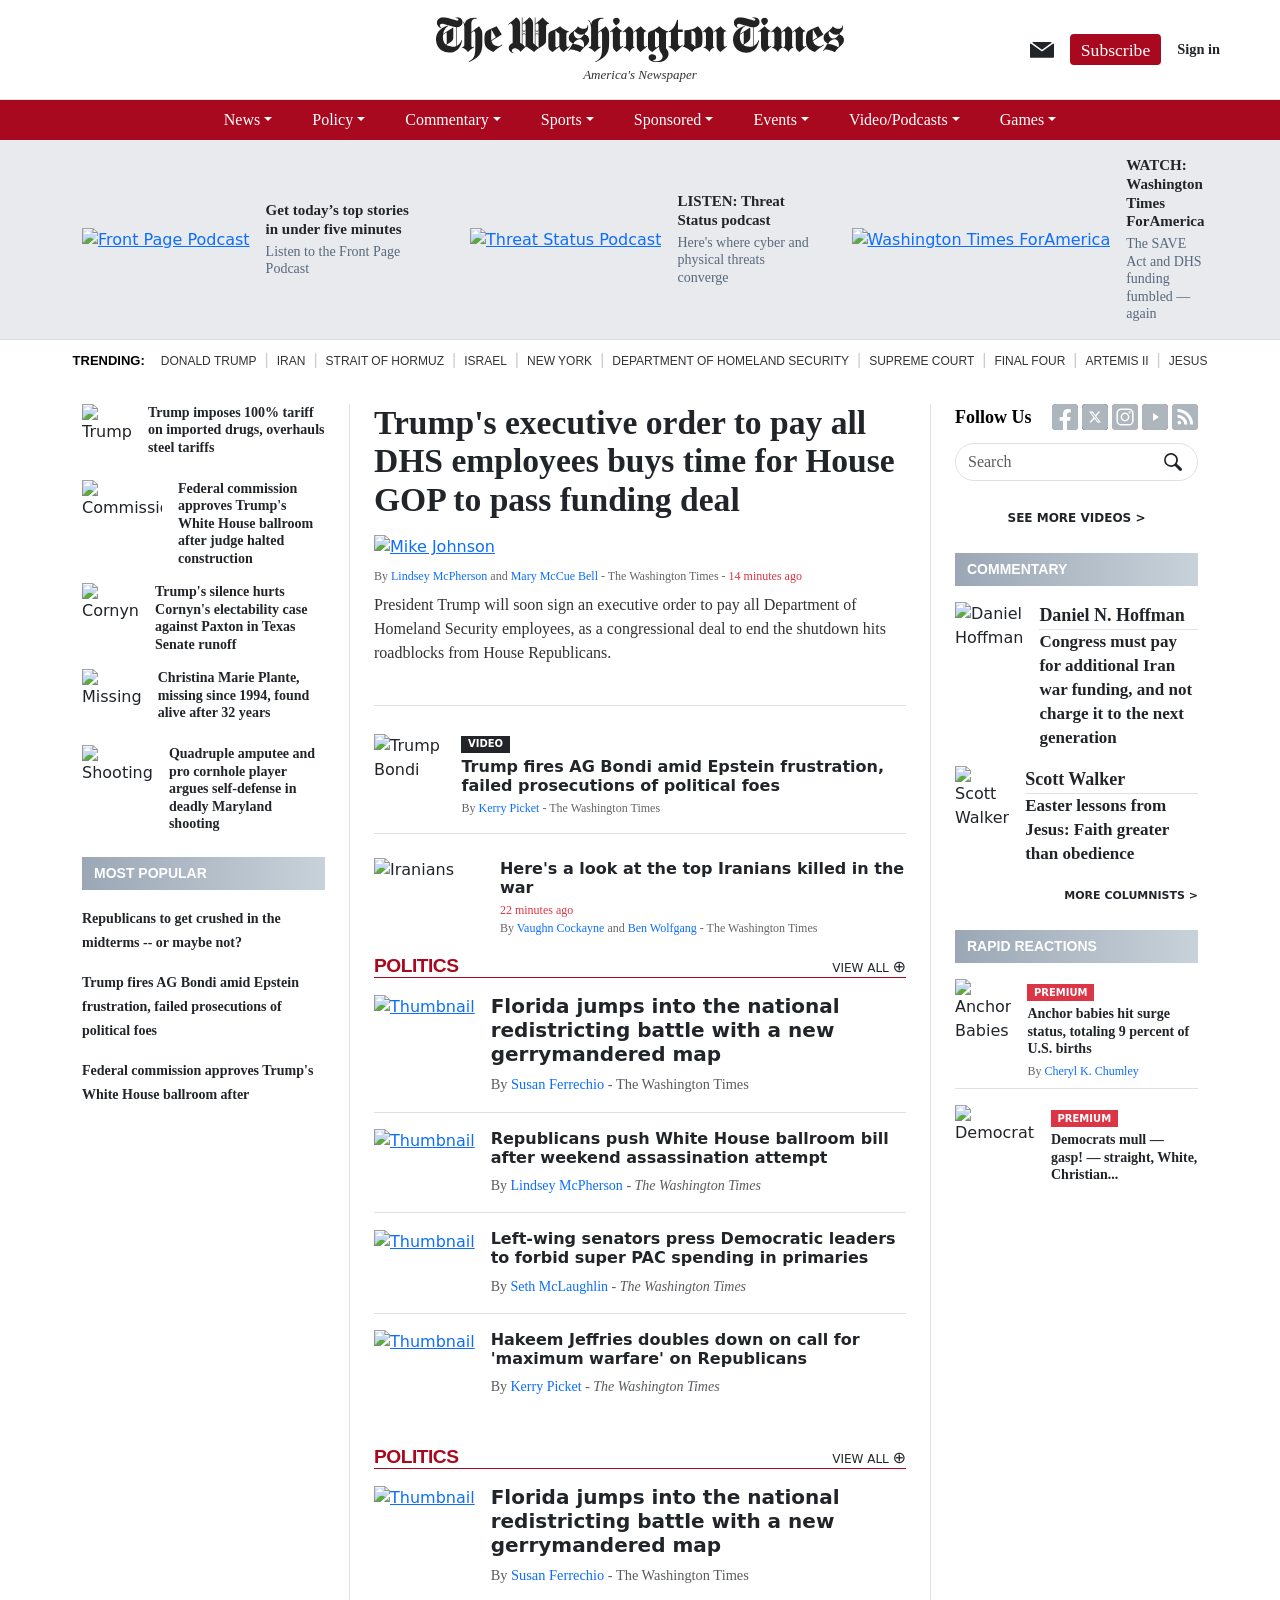
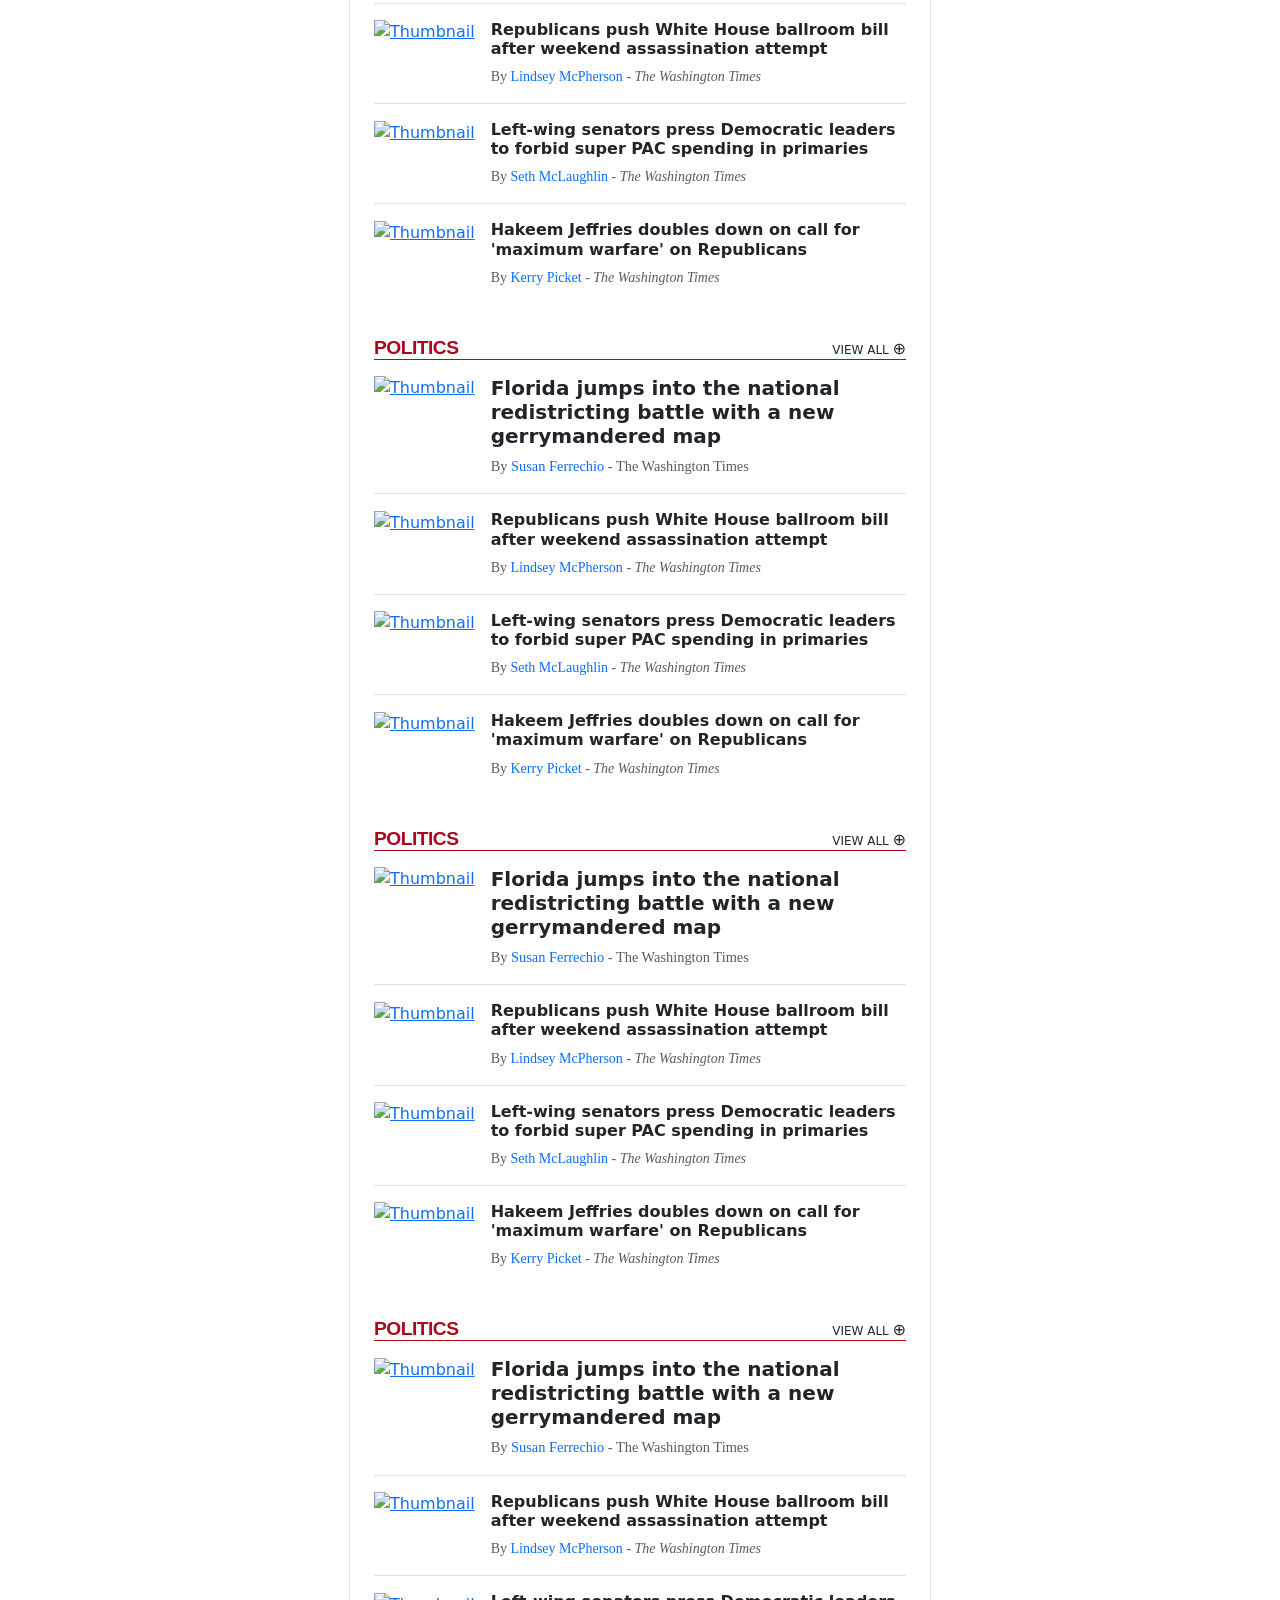
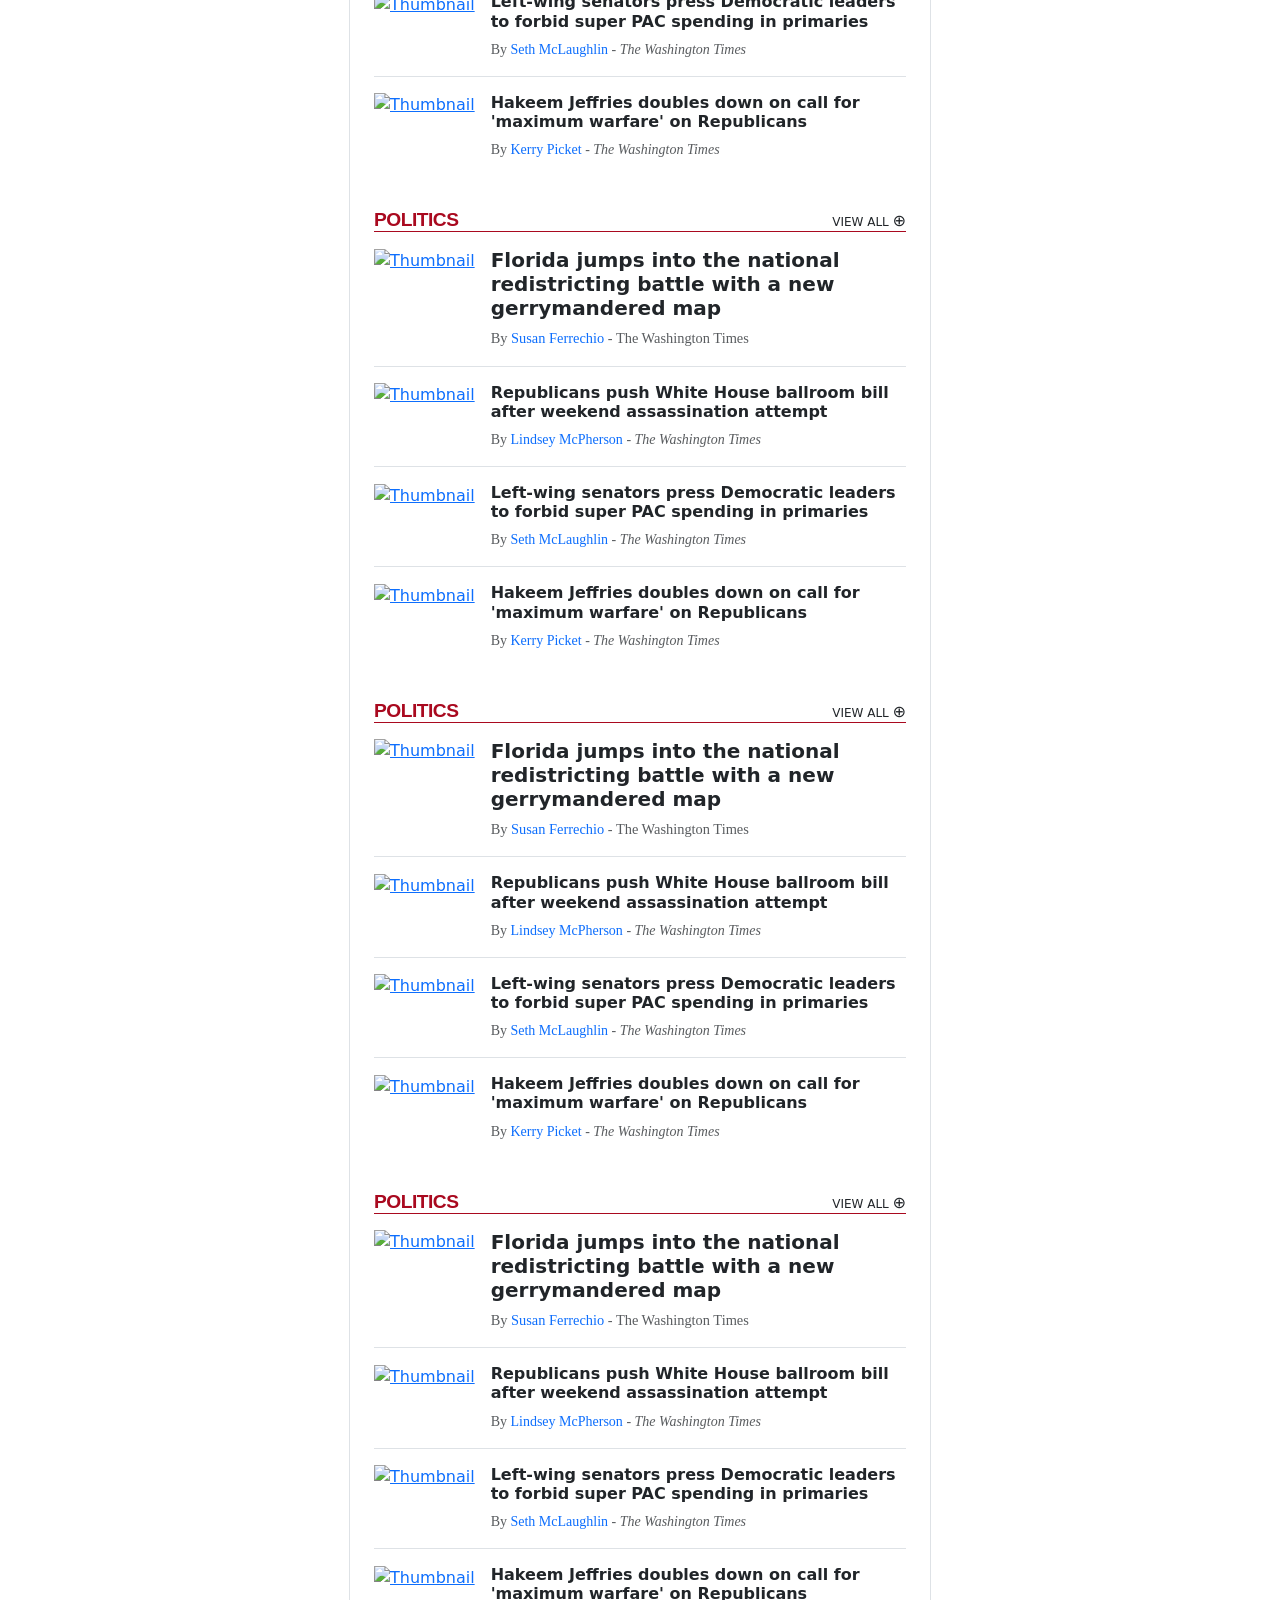
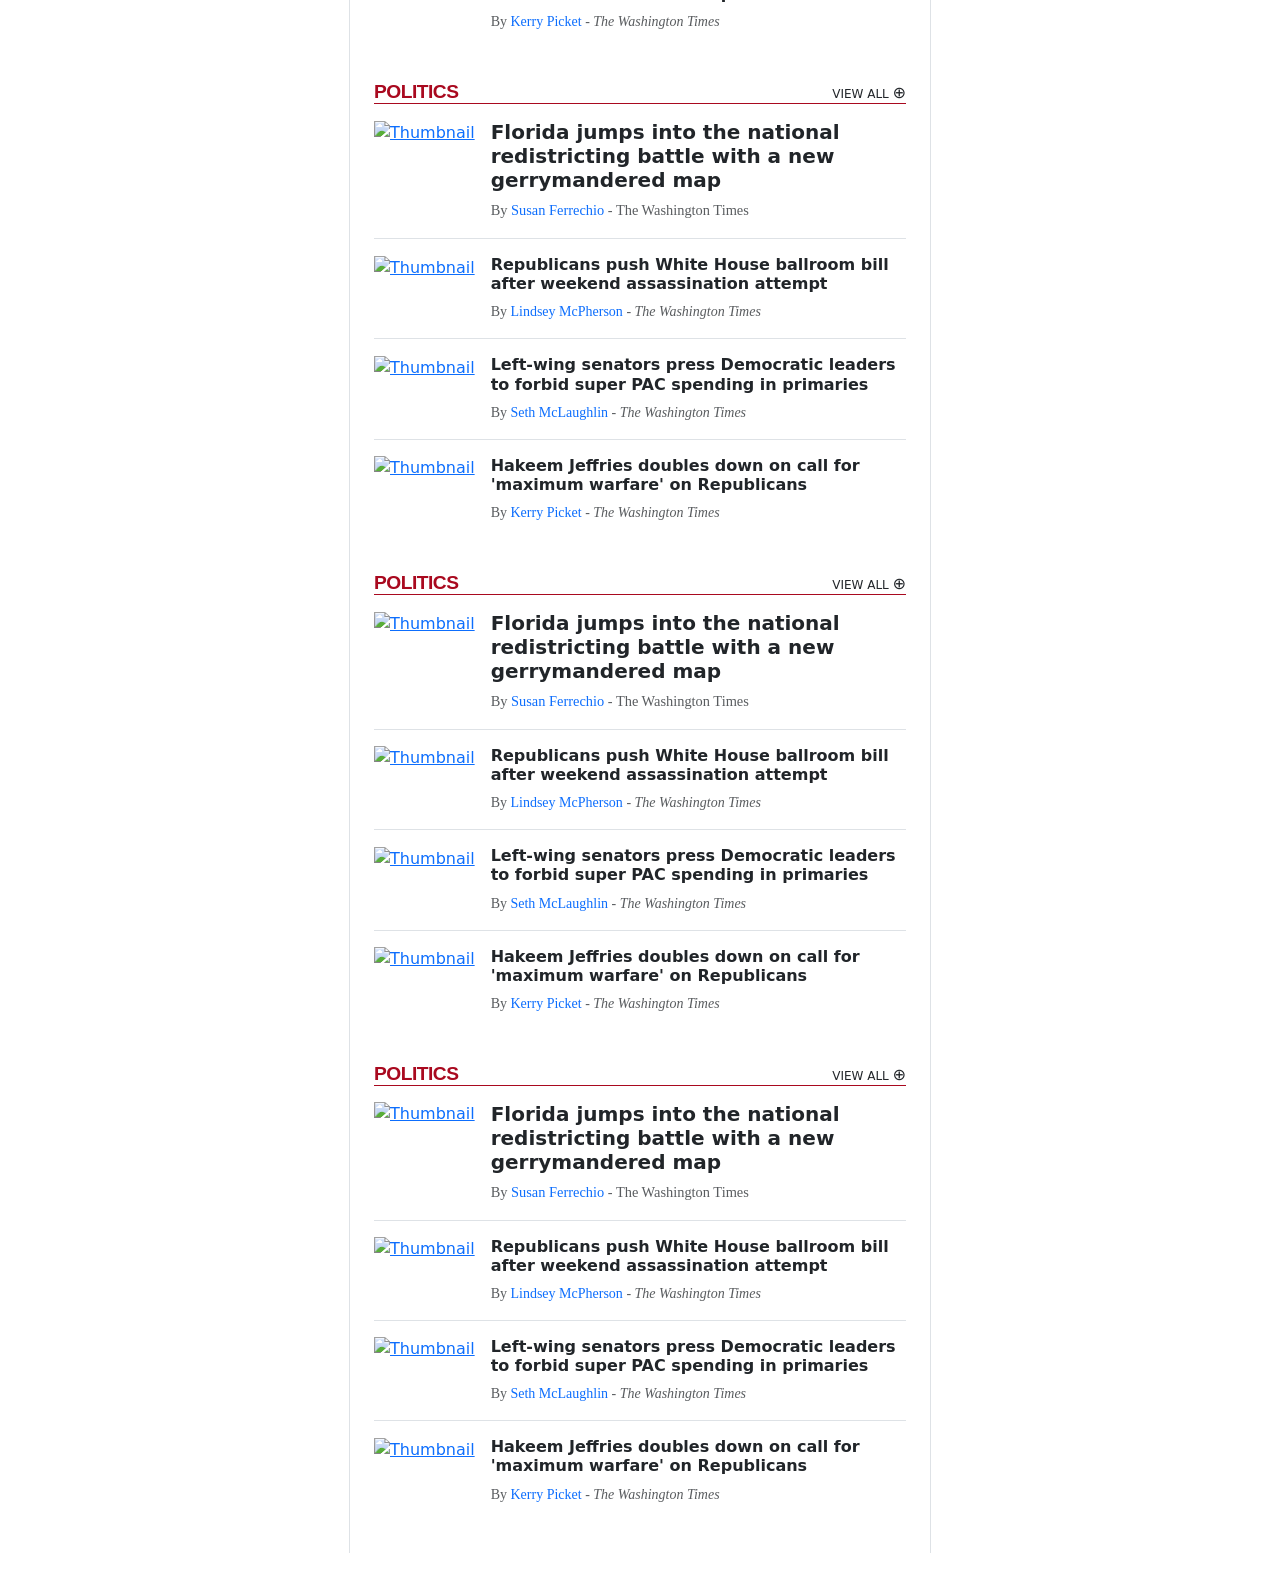
==== commit 4e0ccd9a: "make header sticky" ====
--- a/html/index.html
+++ b/html/index.html
@@ -11,7 +11,6 @@
 </head>
 <body>
     <header>
-
         <!-- Top header -->
         <div class="border-bottom py-2 px-3 px-md-5" style="height: 100px; overflow: hidden;">
             <div class="container-fluid h-100 position-relative d-flex align-items-center">
@@ -52,7 +51,7 @@
 
 
         <!-- Navbar -->
-        <nav class="navbar navbar-expand-lg navbar-dark py-0">
+        <nav id="main-header-navbar" class="navbar navbar-expand-lg navbar-dark py-0">
             <div class="container">
 
                 <div class="collapse navbar-collapse justify-content-center">
@@ -244,6 +243,7 @@
 
             </div>
         </nav>
+        <!-- Fine navbar -->
 
         <!-- Podcast banner -->
         <div id="podcastbanner" class="py-3">
@@ -348,8 +348,37 @@
                 </div>
             </div>
         </div>
-
     </header>
+
+    <nav id="sticky-navbar" class="navbar navbar-expand-lg p-0">
+        <div class="container d-flex align-items-center justify-content-between">
+            <div class="collapse navbar-collapse justify-content-center">
+                <ul class="navbar-nav gap-3 ms-5">
+                    <a class="nav-link dropdown-toggle" href="#">News</a>
+                    <a class="nav-link dropdown-toggle" href="#">Policy</a>
+                    <a class="nav-link dropdown-toggle" href="#">Commentary</a>
+                    <a class="nav-link dropdown-toggle" href="#">Sports</a>
+                    <a class="nav-link dropdown-toggle" href="#">Sponsored</a>
+                    <a class="nav-link dropdown-toggle" href="#">Events</a>
+                    <a class="nav-link dropdown-toggle" href="#">Video/Podcasts</a>
+                    <a class="nav-link dropdown-toggle" href="#">Games</a>
+                </ul>
+            </div>
+
+            <div class="d-flex align-items-center me-5">
+                <a href="#" class="text-light flex-shrink-0 me-4">
+                    <svg width="35" height="28" viewBox="0 0 36 24" fill="none" xmlns="http://www.w3.org/2000/svg">
+                        <path fill="currentColor" d="M0 22.59C0 23.1423 0.447715 23.59 1 23.59H35C35.5523 23.59 36 23.1423 36 22.59V3.39576C36 2.57999 35.0758 2.10745 34.4145 2.58508L18.5855 14.0171C18.236 14.2696 17.764 14.2696 17.4145 14.0171L1.58549 2.58508C0.924162 2.10745 0 2.57999 0 3.39576V9.404V22.59Z"></path>
+                        <path fill="currentColor" d="M4.57681 0C3.80606 0 3.48456 0.985469 4.10701 1.44V1.44L17.4101 11.159C17.7615 11.4157 18.2385 11.4157 18.5899 11.159L31.893 1.44V1.44C32.5155 0.98547 32.194 0 31.4232 0H4.57681Z"></path>
+                    </svg>
+                </a>
+                <a href="#" class="nav-link text-white bg-dark px-2 py-2" style="font-family: 'Georgia', serif">Subscribe</a>
+                <a href="#" class="nav-link text-dark bg-white px-2 py-2" style="font-family: 'Georgia', serif">Sign In</a>
+            </div>
+        </div>
+    </nav>
+
+    <div id="navbar-spacer"></div>
 
     <div class="home mt-4">
         <div class="container">
@@ -399,7 +428,7 @@
                 </div>
 
                 <!-- Sezione centrale -->
-                <div class="col-lg-6 mb-4">
+                <div class="col-lg-6 mb-4 border-end border-start">
                     <article class="main-article border-bottom pb-4 mb-4">
                         <h1 class="serif-headline mb-3">
                             <a href="#" class="text-dark text-decoration-none">Trump's executive order to pay all DHS employees buys time for House GOP to pass funding deal</a>
@@ -1489,17 +1518,17 @@
                     <div class="section-banner">COMMENTARY</div>
                     <div class="d-flex flex-column gap-3 mt-3 mb-4">
                         <article class="d-flex gap-3 align-items-start">
-                            <img src="https://placehold.co/60x80/888/fff" width="60" height="80" class="object-fit-cover" alt="Daniel Hoffman">
+                            <img src="https://placehold.co/80x120" class="object-fit-cover" alt="Daniel Hoffman">
                             <div>
-                                <strong class="d-block text-dark" style="font-size: 14px;">Daniel N. Hoffman</strong>
-                                <a href="#" class="text-dark text-decoration-none lh-sm side-article-title">Congress must pay for additional Iran war funding, and not charge it to the next generation</a>
+                                <strong class="d-block text-dark border-bottom side-article-title" style="font-size: 18px;">Daniel N. Hoffman</strong>
+                                <a href="#" class="text-dark text-decoration-none lh-sm side-article-title fw-bold" style="font-size: 17px">Congress must pay for additional Iran war funding, and not charge it to the next generation</a>
                             </div>
                         </article>
                         <article class="d-flex gap-3 align-items-start">
-                            <img src="https://placehold.co/60x80/888/fff" width="60" height="80" class="object-fit-cover" alt="Scott Walker">
+                            <img src="https://placehold.co/80x120" class="object-fit-cover" alt="Scott Walker">
                             <div>
-                                <strong class="d-block text-dark" style="font-size: 14px;">Scott Walker</strong>
-                                <a href="#" class="text-dark text-decoration-none lh-sm side-article-title">Easter lessons from Jesus: Faith greater than obedience</a>
+                                <strong class="d-block text-dark border-bottom side-article-title" style="font-size: 18px;">Scott Walker</strong>
+                                <a href="#" class="text-dark text-decoration-none lh-sm side-article-title fw-bold" style="font-size: 17px;">Easter lessons from Jesus: Faith greater than obedience</a>
                             </div>
                         </article>
                         <div class="text-end">
@@ -1538,5 +1567,7 @@
     <section id="breaking-news"></section>
     <main class="grid"></main>
     <footer></footer>
+
+    <script src="../js/script.js"></script>
 </body>
 </html>
--- a/css/style.css
+++ b/css/style.css
@@ -269,16 +269,53 @@
     cursor: pointer;
     transition: transform 0.1s ease;
 }
-.social-icon:hover {
-    transform: scale(1.05); /* Leggero ingrandimento al passaggio */
-}
-.social-icon .bg-fill-hover {
-    opacity: 0;
-    transition: opacity 0.2s;
-}
+
 .social-icon:hover .bg-fill-hover {
     opacity: 1;
 }
+
 .social-icon:hover .bg-fill {
     opacity: 0;
+}
+
+.form-control.form-control:focus {
+    border: 2px solid #a9091f; !important; /* Il rosso della tua navbar */
+    box-shadow: none; !important; /* Un alone rosso semitrasparente */
+    outline: 0; !important; /* Rimuove l'outline standard del browser */
+}
+
+/* Stato normale: la navbar segue il sito */
+#sticky-navbar {
+    display: none;
+    background-color: #a9091f;
+    z-index: 9999;
+    width: 100%;
+    position: relative; /* Resta nel flusso, non copre nulla */
+}
+
+/* Stato "Sticky": attivato da JS */
+.navbar-fixed {
+    display: flex !important; /* Diventa visibile solo ora */
+    position: fixed !important;
+    top: 0;
+    left: 0;
+    width: 100%;
+    box-shadow: 0 4px 12px rgba(0,0,0,0.2);
+    animation: entraFluido 0.3s ease;
+}
+
+#navbar-spacer {
+    display: none;
+    height: 80px;
+    width: 100%;
+}
+
+/* Quando la navbar è fissata, mostriamo lo spaziatore per spingere il contenuto */
+.is-scrolled #navbar-spacer {
+    display: block;
+}
+
+/* Se vuoi aggiungere ulteriore spazio (padding) tra la navbar e il contenuto */
+.is-scrolled #navbar-spacer {
+    margin-bottom: 20px; /* Regola questo valore per aumentare il distacco */
 }
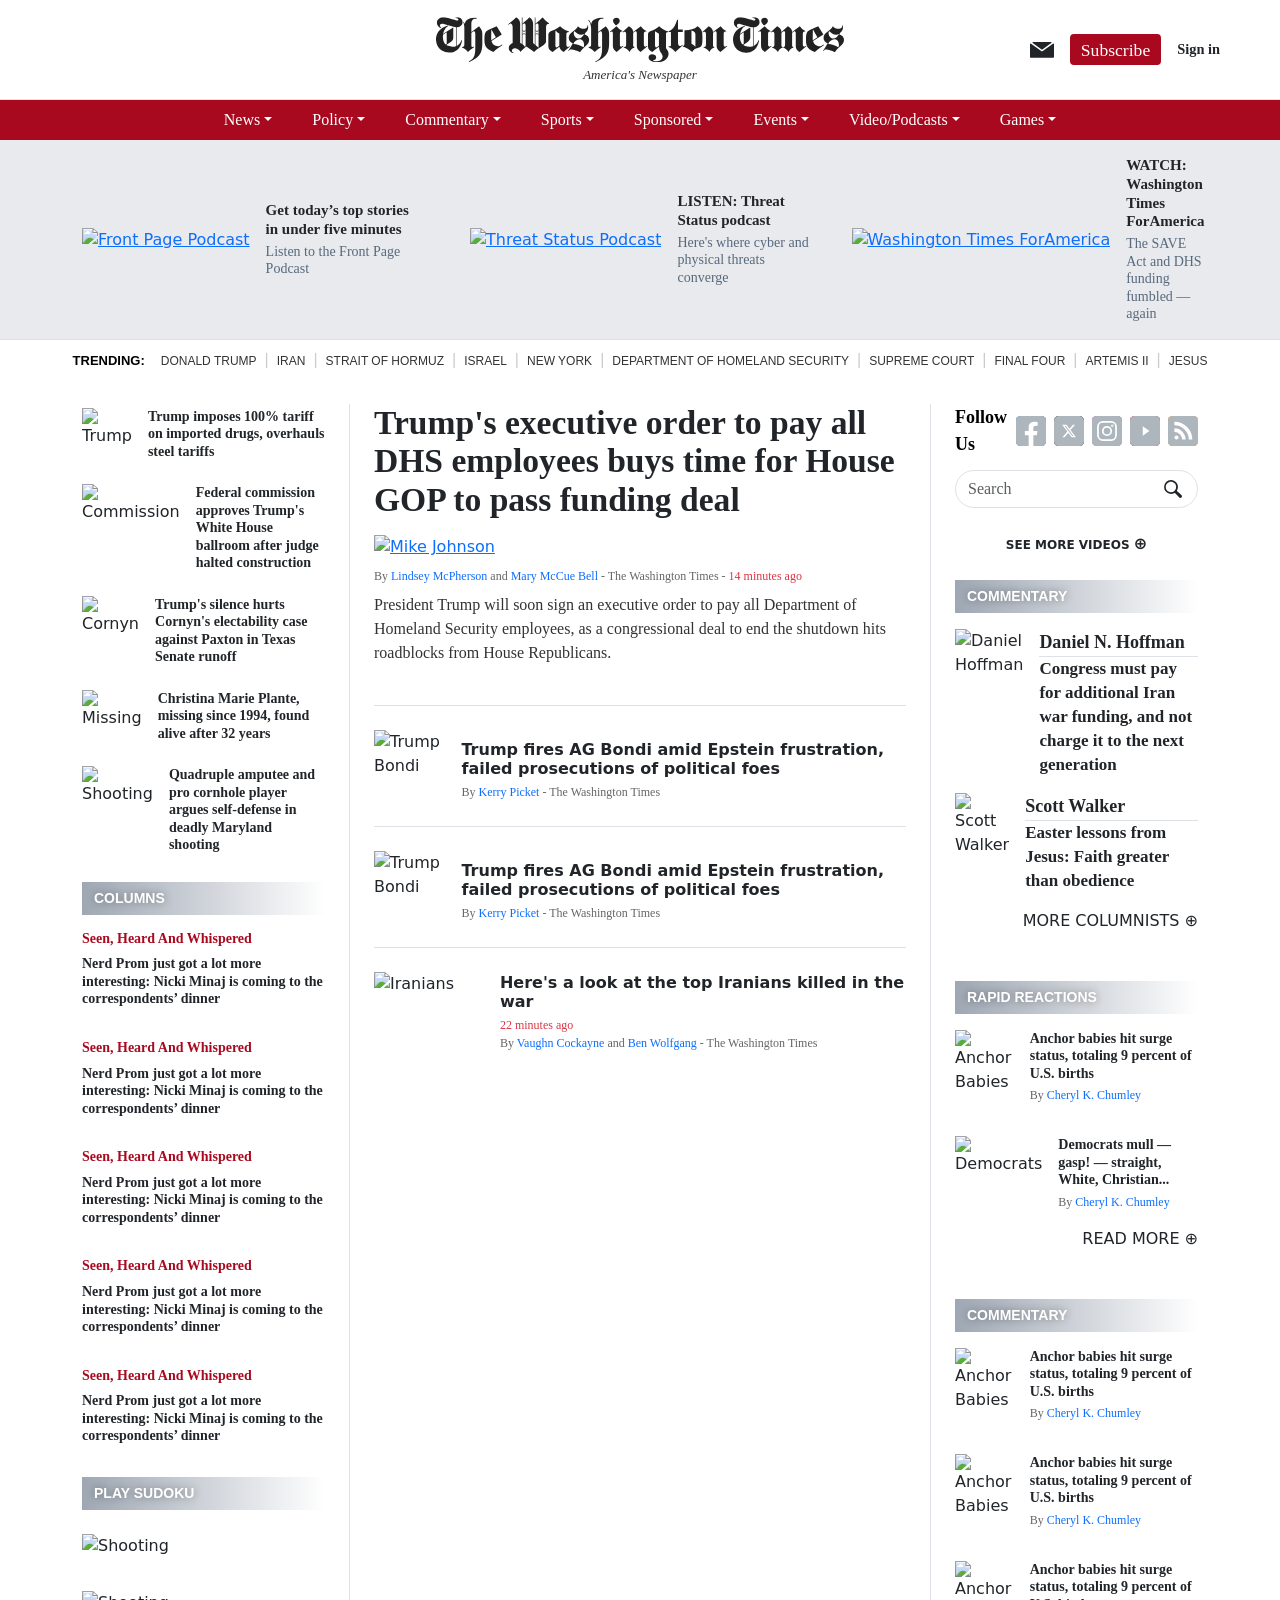
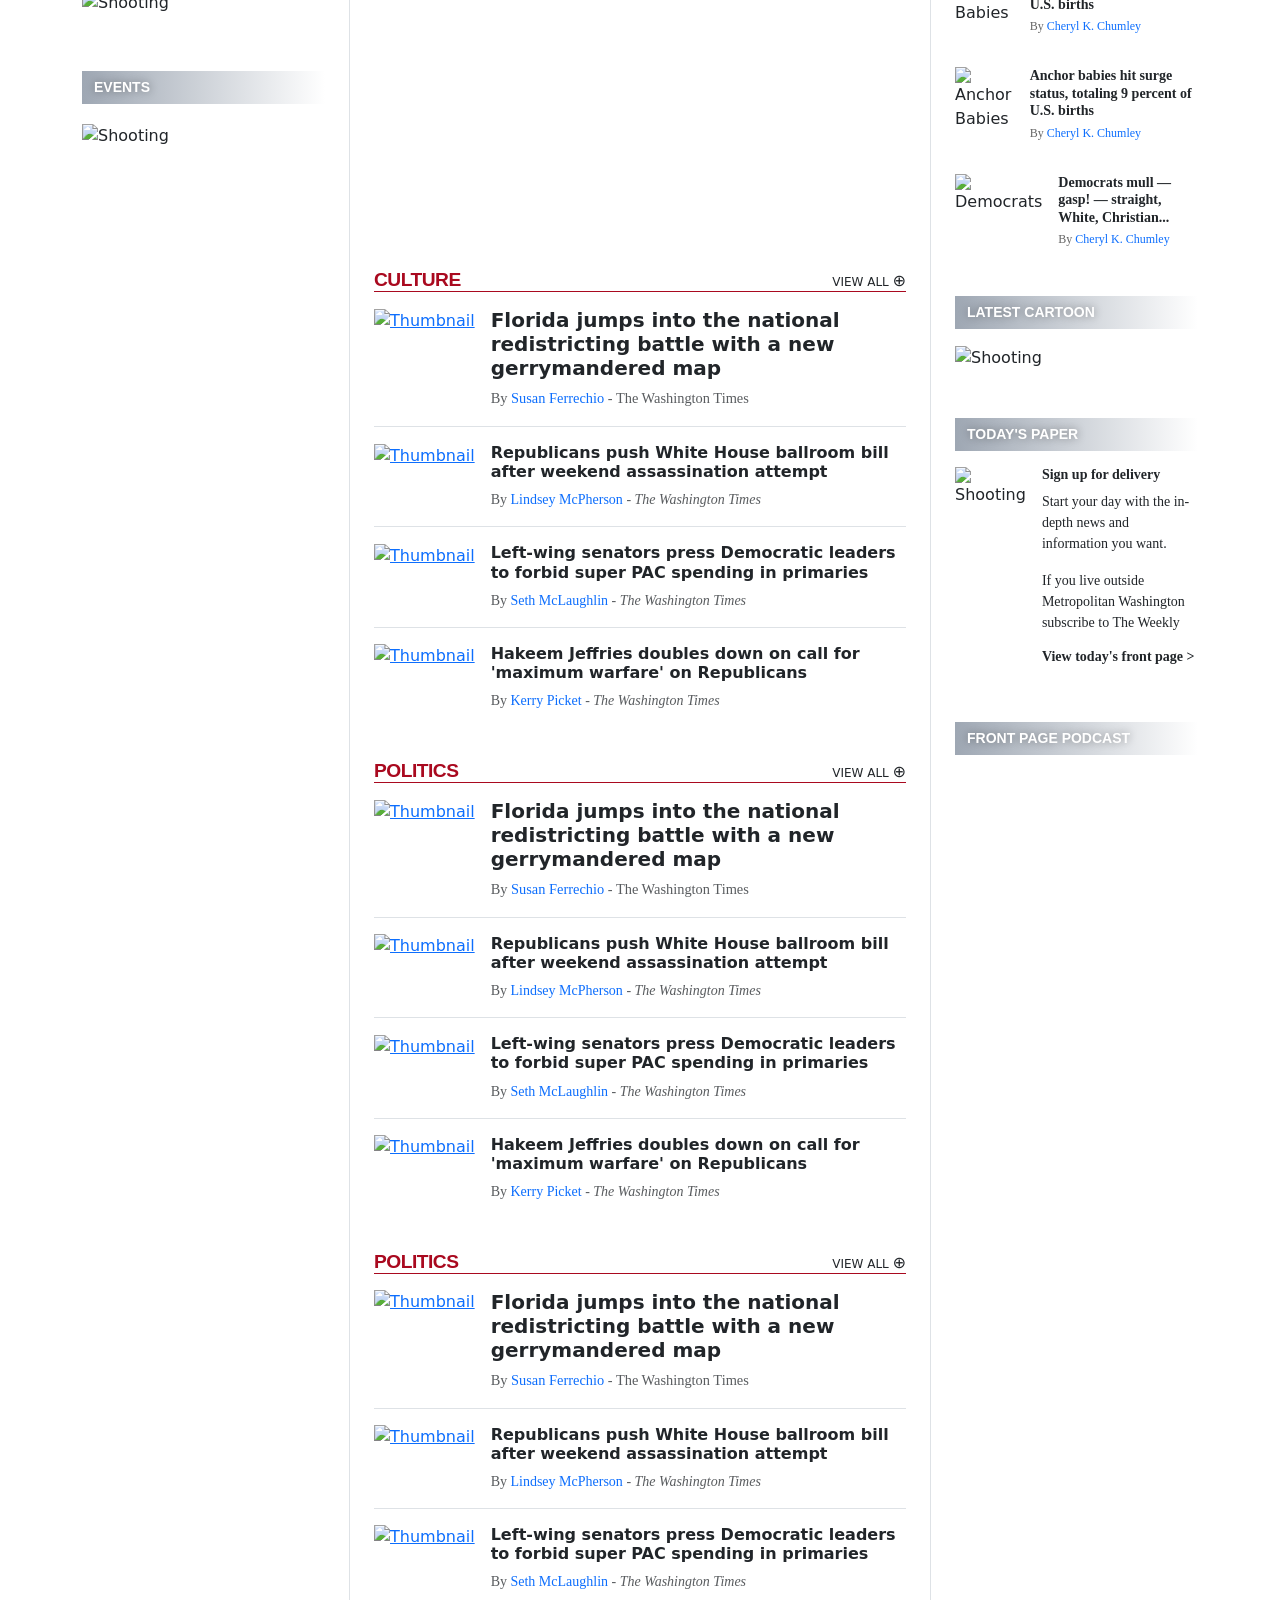
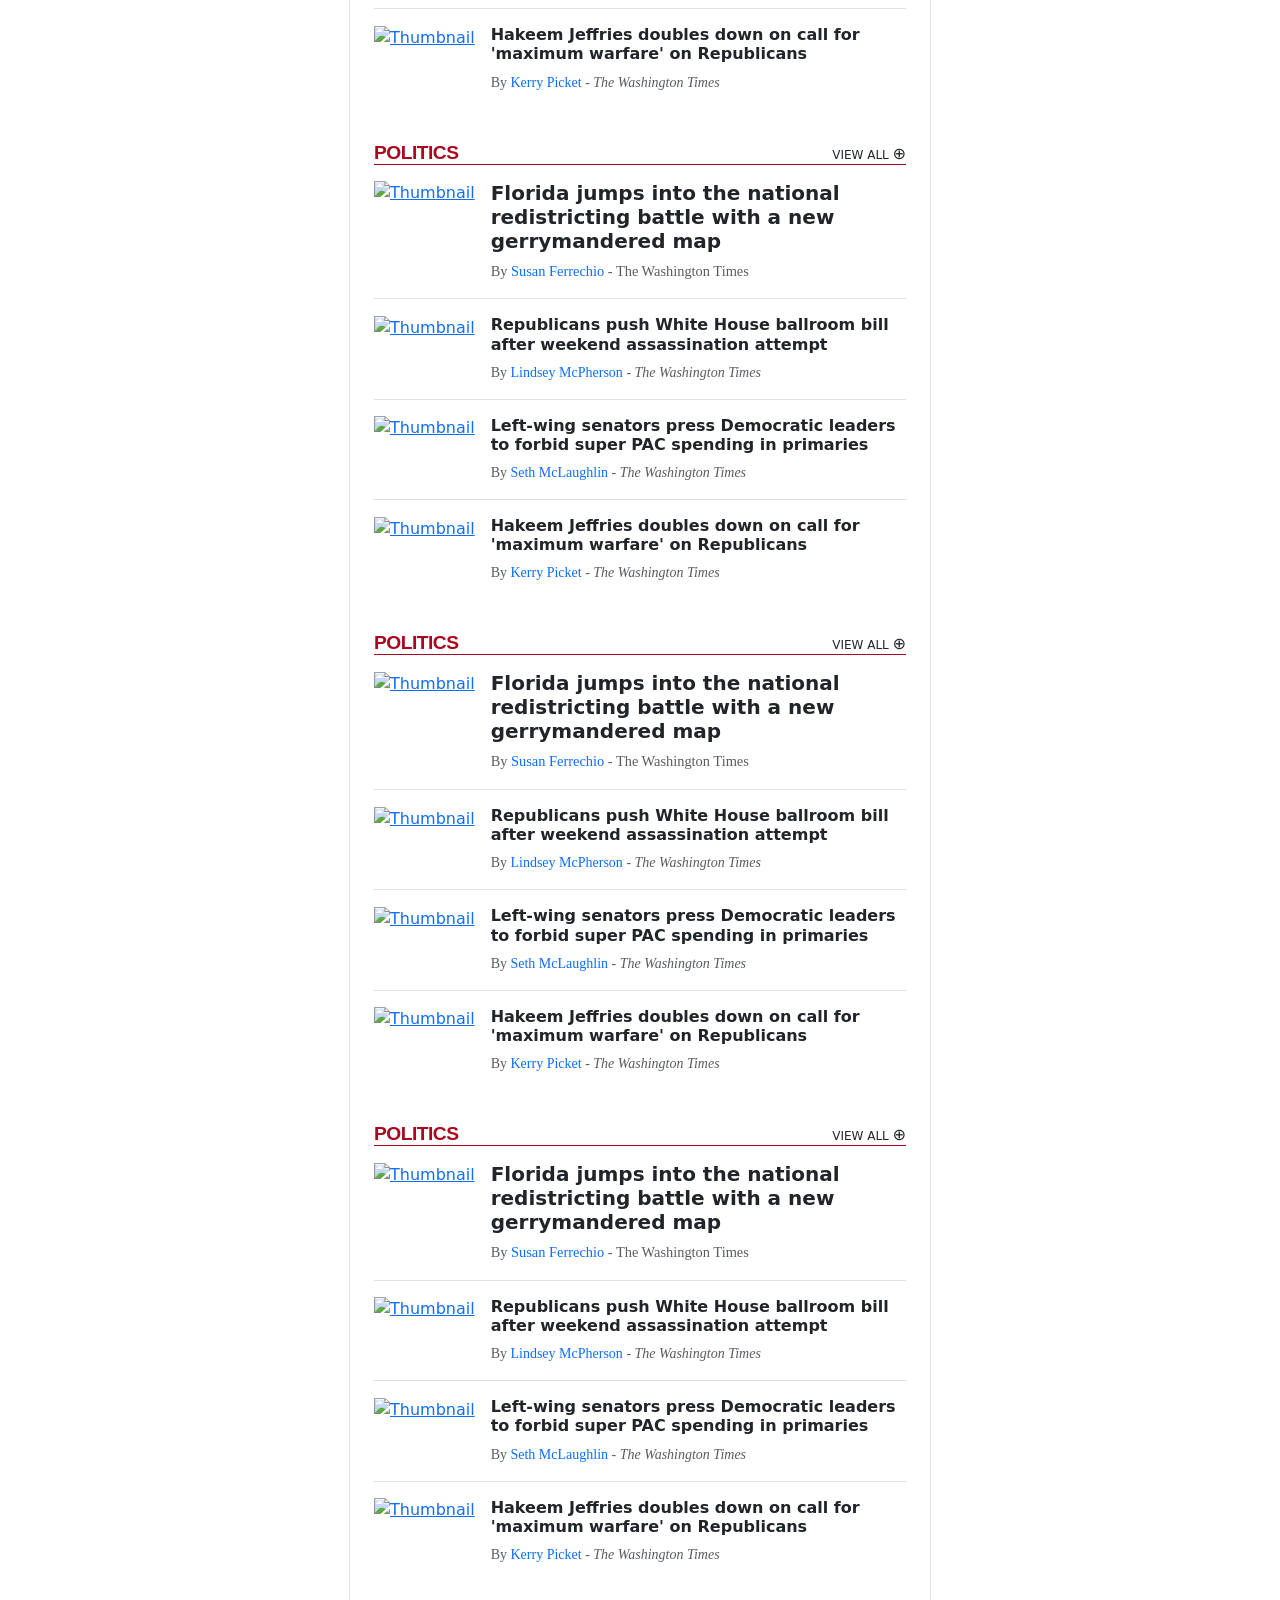
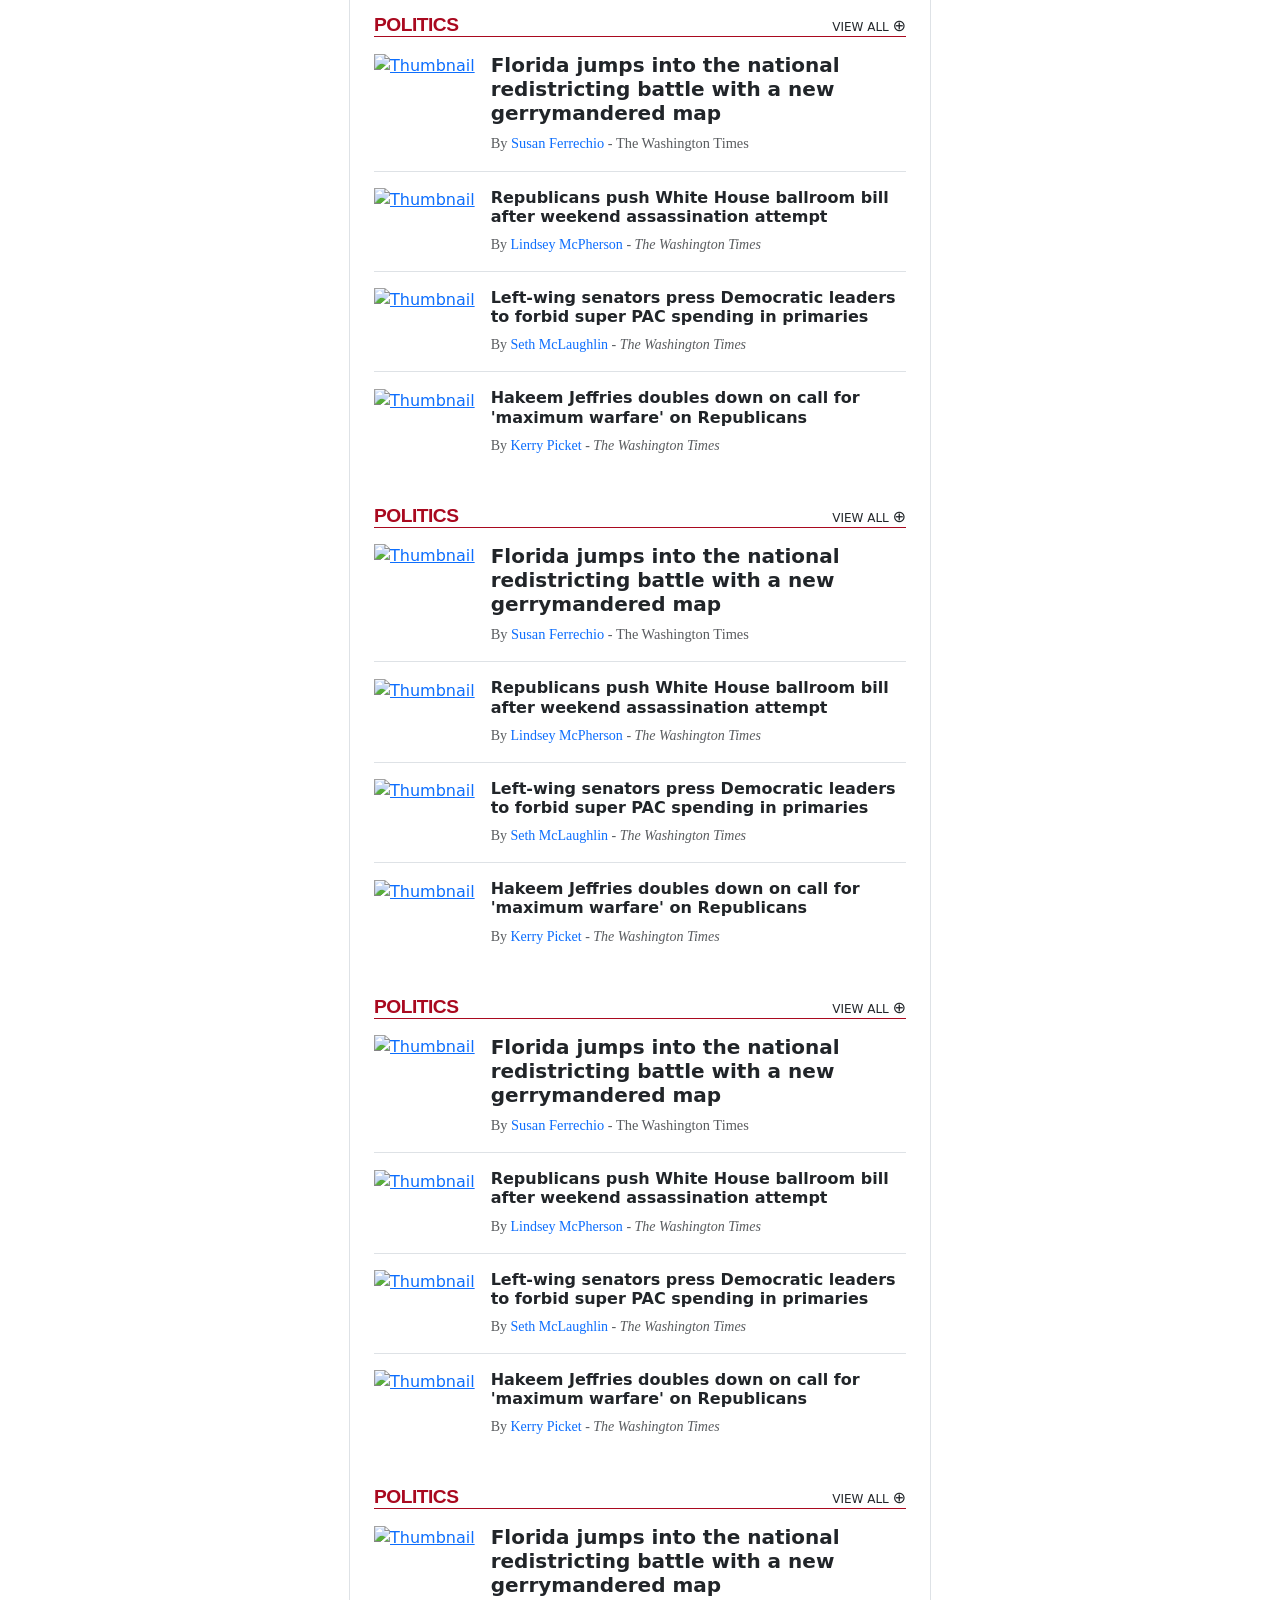
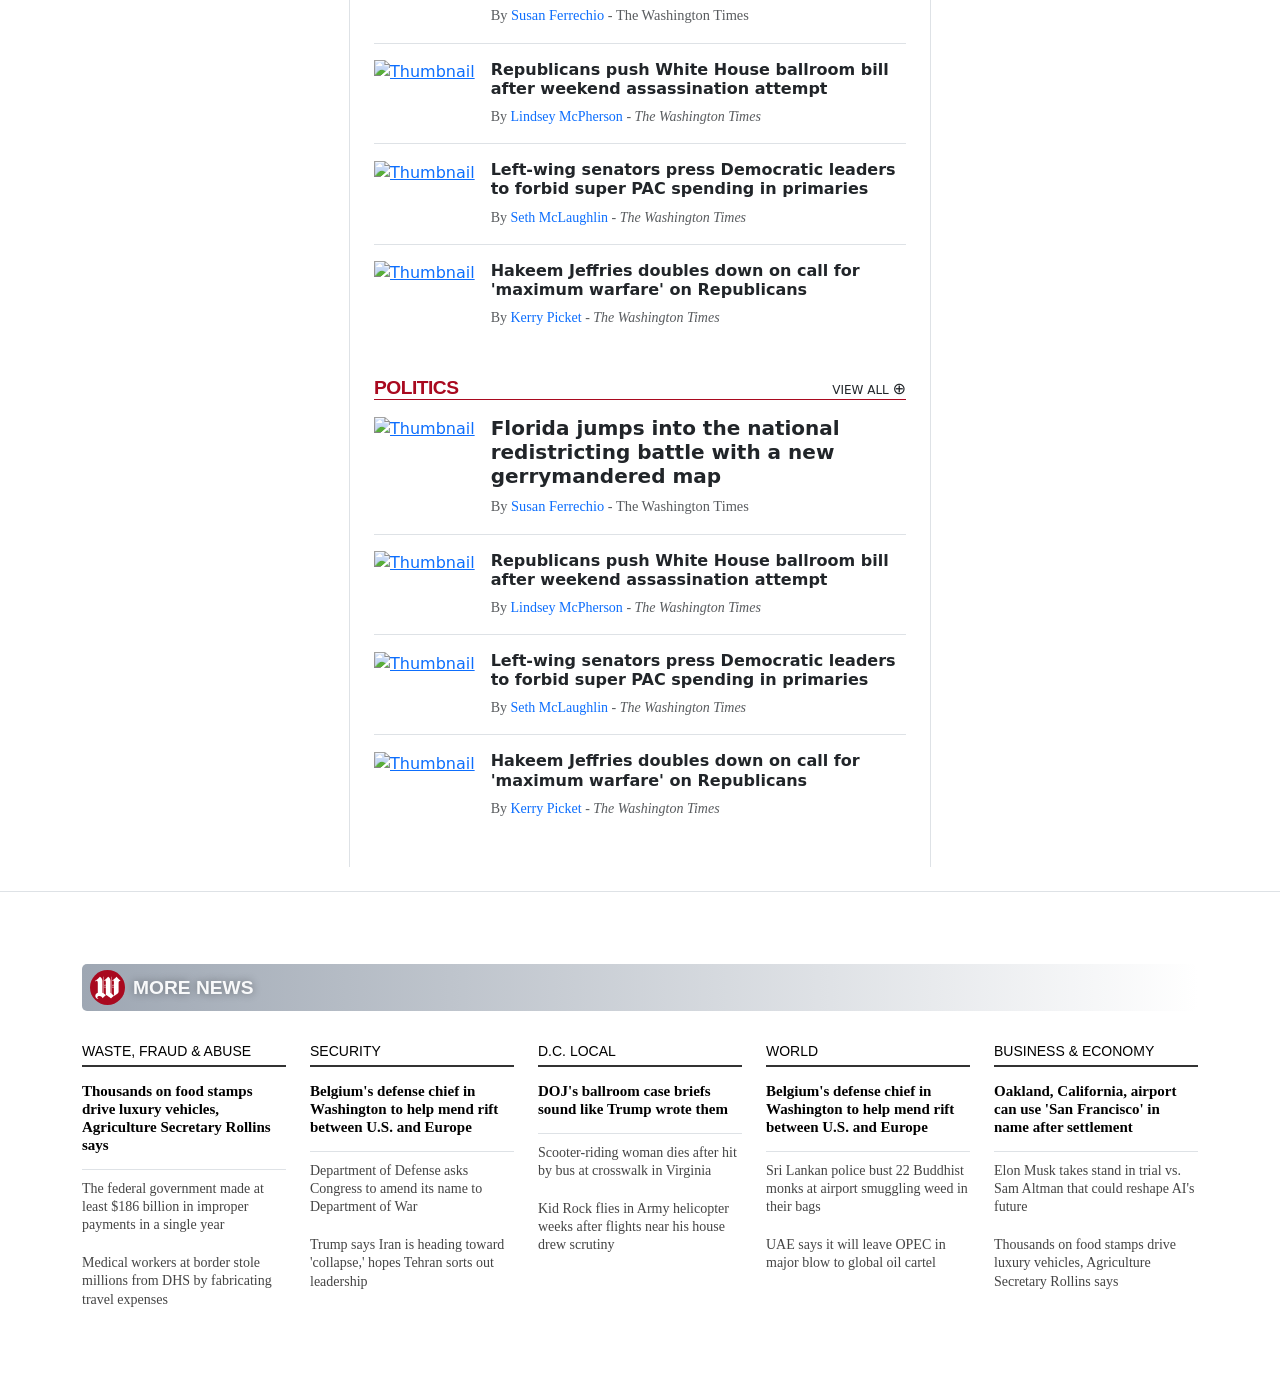
==== commit 7ac84bee: "start footer" ====
--- a/html/index.html
+++ b/html/index.html
@@ -354,14 +354,14 @@
         <div class="container d-flex align-items-center justify-content-between">
             <div class="collapse navbar-collapse justify-content-center">
                 <ul class="navbar-nav gap-3 ms-5">
-                    <a class="nav-link dropdown-toggle" href="#">News</a>
-                    <a class="nav-link dropdown-toggle" href="#">Policy</a>
-                    <a class="nav-link dropdown-toggle" href="#">Commentary</a>
-                    <a class="nav-link dropdown-toggle" href="#">Sports</a>
-                    <a class="nav-link dropdown-toggle" href="#">Sponsored</a>
-                    <a class="nav-link dropdown-toggle" href="#">Events</a>
-                    <a class="nav-link dropdown-toggle" href="#">Video/Podcasts</a>
-                    <a class="nav-link dropdown-toggle" href="#">Games</a>
+                    <li><a class="nav-link dropdown-toggle" href="#">News</a></li>
+                    <li><a class="nav-link dropdown-toggle" href="#">Policy</a></li>
+                    <li><a class="nav-link dropdown-toggle" href="#">Commentary</a></li>
+                    <li><a class="nav-link dropdown-toggle" href="#">Sports</a></li>
+                    <li><a class="nav-link dropdown-toggle" href="#">Sponsored</a></li>
+                    <li><a class="nav-link dropdown-toggle" href="#">Events</a></li>
+                    <li><a class="nav-link dropdown-toggle" href="#">Video/Podcasts</a></li>
+                    <li><a class="nav-link dropdown-toggle" href="#">Games</a></li>
                 </ul>
             </div>
 
@@ -380,49 +380,106 @@
 
     <div id="navbar-spacer"></div>
 
-    <div class="home mt-4">
+    <div class="home border-bottom mt-4">
         <div class="container">
             <div class="row gx-4 gx-lg-5">
 
                 <!-- Sezione laterale sinistra -->
                 <div class="col-lg-3 mb-4">
                     <div class="d-flex flex-column gap-3 mb-4">
-                        <article class="d-flex gap-3 align-items-start">
-                            <img src="https://placehold.co/80x60/333/fff" width="80" height="60" class="object-fit-cover" alt="Trump">
+                        <article class="d-flex gap-3 align-items-start my-1">
+                            <img src="https://placehold.co/80x80" class="object-fit-cover" alt="Trump">
                             <a href="#" class="text-dark fw-bold text-decoration-none lh-sm side-article-title">Trump imposes 100% tariff on imported drugs, overhauls steel tariffs</a>
                         </article>
 
-                        <article class="d-flex gap-3 align-items-start">
-                            <img src="https://placehold.co/80x60/555/fff" width="80" height="60" class="object-fit-cover" alt="Commission">
+                        <article class="d-flex gap-3 align-items-start my-1">
+                            <img src="https://placehold.co/80x80" class="object-fit-cover" alt="Commission">
                             <a href="#" class="text-dark fw-bold text-decoration-none lh-sm side-article-title">Federal commission approves Trump's White House ballroom after judge halted construction</a>
                         </article>
 
-                        <article class="d-flex gap-3 align-items-start">
-                            <img src="https://placehold.co/80x60/777/fff" width="80" height="60" class="object-fit-cover" alt="Cornyn">
+                        <article class="d-flex gap-3 align-items-start my-1">
+                            <img src="https://placehold.co/80x80" class="object-fit-cover" alt="Cornyn">
                             <a href="#" class="text-dark fw-bold text-decoration-none lh-sm side-article-title">Trump's silence hurts Cornyn's electability case against Paxton in Texas Senate runoff</a>
                         </article>
 
-                        <article class="d-flex gap-3 align-items-start">
-                            <img src="https://placehold.co/80x60/999/fff" width="80" height="60" class="object-fit-cover" alt="Missing">
+                        <article class="d-flex gap-3 align-items-start my-1">
+                            <img src="https://placehold.co/80x80" class="object-fit-cover" alt="Missing">
                             <a href="#" class="text-dark fw-bold text-decoration-none lh-sm side-article-title">Christina Marie Plante, missing since 1994, found alive after 32 years</a>
                         </article>
 
-                        <article class="d-flex gap-3 align-items-start">
-                            <img src="https://placehold.co/80x60/bbb/fff" width="80" height="60" class="object-fit-cover" alt="Shooting">
+                        <article class="d-flex gap-3 align-items-start my-1">
+                            <img src="https://placehold.co/80x80" class="object-fit-cover" alt="Shooting">
                             <a href="#" class="text-dark fw-bold text-decoration-none lh-sm side-article-title">Quadruple amputee and pro cornhole player argues self-defense in deadly Maryland shooting</a>
                         </article>
                     </div>
 
-                    <div class="section-banner">MOST POPULAR</div>
+                    <div class="mb-3">
+                        <div class="section-banner">COLUMNS</div>
+                        <div class="d-flex flex-column gap-3 mt-3">
+                            <article>
+                                <a href="#" class="text-dark fw-bold text-decoration-none lh-sm">
+                                    <h6 class="fw-bold side-article-title" style="color: #a9091f">Seen, Heard And Whispered</h6>
+                                </a>
+                                <a href="#" class="text-dark fw-bold text-decoration-none lh-sm">
+                                    <p class="side-article-title">Nerd Prom just got a lot more interesting: Nicki Minaj is coming to the correspondents’ dinner</p>
+                                </a>
+                            </article>
+
+                            <article>
+                                <a href="#" class="text-dark fw-bold text-decoration-none lh-sm">
+                                    <h6 class="fw-bold side-article-title" style="color: #a9091f">Seen, Heard And Whispered</h6>
+                                </a>
+                                <a href="#" class="text-dark fw-bold text-decoration-none lh-sm">
+                                    <p class="side-article-title">Nerd Prom just got a lot more interesting: Nicki Minaj is coming to the correspondents’ dinner</p>
+                                </a>
+                            </article>
+
+                            <article>
+                                <a href="#" class="text-dark fw-bold text-decoration-none lh-sm">
+                                    <h6 class="fw-bold side-article-title" style="color: #a9091f">Seen, Heard And Whispered</h6>
+                                </a>
+                                <a href="#" class="text-dark fw-bold text-decoration-none lh-sm">
+                                    <p class="side-article-title">Nerd Prom just got a lot more interesting: Nicki Minaj is coming to the correspondents’ dinner</p>
+                                </a>
+                            </article>
+
+                            <article>
+                                <a href="#" class="text-dark fw-bold text-decoration-none lh-sm">
+                                    <h6 class="fw-bold side-article-title" style="color: #a9091f">Seen, Heard And Whispered</h6>
+                                </a>
+                                <a href="#" class="text-dark fw-bold text-decoration-none lh-sm">
+                                    <p class="side-article-title">Nerd Prom just got a lot more interesting: Nicki Minaj is coming to the correspondents’ dinner</p>
+                                </a>
+                            </article>
+
+                            <article>
+                                <a href="#" class="text-dark fw-bold text-decoration-none lh-sm">
+                                    <h6 class="fw-bold side-article-title" style="color: #a9091f">Seen, Heard And Whispered</h6>
+                                </a>
+                                <a href="#" class="text-dark fw-bold text-decoration-none lh-sm">
+                                    <p class="side-article-title">Nerd Prom just got a lot more interesting: Nicki Minaj is coming to the correspondents’ dinner</p>
+                                </a>
+                            </article>
+                        </div>
+                    </div>
+
+                    <div class="mb-5">
+                        <div class="section-banner">PLAY SUDOKU</div>
+                        <div class="d-flex flex-column gap-3 mt-3">
+                            <article class="my-2">
+                                <img src="https://placehold.co/288x288" class="img-fluid w-100 object-fit-cover" alt="Shooting">
+                            </article>
+
+                            <article class="my-2">
+                                <img src="https://placehold.co/288x288" class="img-fluid w-100 object-fit-cover" alt="Shooting">
+                            </article>
+                        </div>
+                    </div>
+
+                    <div class="section-banner">EVENTS</div>
                     <div class="d-flex flex-column gap-3 mt-3">
-                        <article>
-                            <a href="#" class="text-dark fw-bold text-decoration-none lh-sm side-article-title">Republicans to get crushed in the midterms -- or maybe not?</a>
-                        </article>
-                        <article>
-                            <a href="#" class="text-dark fw-bold text-decoration-none lh-sm side-article-title">Trump fires AG Bondi amid Epstein frustration, failed prosecutions of political foes</a>
-                        </article>
-                        <article>
-                            <a href="#" class="text-dark fw-bold text-decoration-none lh-sm side-article-title">Federal commission approves Trump's White House ballroom after</a>
+                        <article class="my-1">
+                            <img src="https://placehold.co/288x288" class="img-fluid w-100 object-fit-cover" alt="Shooting">
                         </article>
                     </div>
                 </div>
@@ -434,7 +491,7 @@
                             <a href="#" class="text-dark text-decoration-none">Trump's executive order to pay all DHS employees buys time for House GOP to pass funding deal</a>
                         </h1>
                         <a href="#">
-                            <img src="https://placehold.co/800x450/1a365d/fff?text=Mike+Johnson" class="img-fluid w-100 mb-2" alt="Mike Johnson">
+                            <img src="https://placehold.co/800x450" class="img-fluid w-100 mb-2" alt="Mike Johnson">
                         </a>
                         <div class="article-meta mb-2">
                             By <a href="#" class="text-primary text-decoration-none">Lindsey McPherson</a> and <a href="#" class="text-primary text-decoration-none">Mary McCue Bell</a> - The Washington Times - <span class="text-danger">14 minutes ago</span>
@@ -448,7 +505,14 @@
                         <article class="d-flex gap-3 align-items-center border-bottom pb-3">
                             <img src="https://placehold.co/120x80/222/fff" width="120" height="80" class="object-fit-cover" alt="Trump Bondi">
                             <div>
-                                <span class="badge bg-dark rounded-0 mb-1" style="font-size:10px;">VIDEO</span>
+                                <h3 class="h6 fw-bold mb-1"><a href="#" class="text-dark text-decoration-none">Trump fires AG Bondi amid Epstein frustration, failed prosecutions of political foes</a></h3>
+                                <div class="article-meta">By <a href="#" class="text-primary text-decoration-none">Kerry Picket</a> - The Washington Times</div>
+                            </div>
+                        </article>
+
+                        <article class="d-flex gap-3 align-items-center border-bottom pb-3">
+                            <img src="https://placehold.co/120x80/222/fff" width="120" height="80" class="object-fit-cover" alt="Trump Bondi">
+                            <div>
                                 <h3 class="h6 fw-bold mb-1"><a href="#" class="text-dark text-decoration-none">Trump fires AG Bondi amid Epstein frustration, failed prosecutions of political foes</a></h3>
                                 <div class="article-meta">By <a href="#" class="text-primary text-decoration-none">Kerry Picket</a> - The Washington Times</div>
                             </div>
@@ -464,7 +528,98 @@
                         </article>
                     </div>
 
+                    <div class="body-spacer"></div>
+
                     <!-- Sottosezione centrale 1 -->
+                    <div class="news-section mb-5">
+
+                        <div class="central-subsection d-flex justify-content-between align-items-end">
+                            <h3 class="central-title text-uppercase fw-bold m-0">
+                                Culture
+                            </h3>
+                            <a href="#" class="text-uppercase text-dark text-decoration-none" style="font-size: 0.75rem;">
+                                View All <span style="font-size: 1rem; line-height: 0;">⊕</span>
+                            </a>
+                        </div>
+
+                        <div class="articles-list">
+
+                            <article class="d-flex gap-3 mb-3 pb-3 border-bottom">
+                                <div class="flex-shrink-0">
+                                    <a href="#">
+                                        <img src="https://placehold.co/160x100" alt="Thumbnail">
+                                    </a>
+                                </div>
+                                <div class="flex-grow-1">
+                                    <h5 class="h5 fw-bold mb-2">
+                                        <a href="#" class="text-dark text-decoration-none">
+                                            Florida jumps into the national redistricting battle with a new gerrymandered map
+                                        </a>
+                                    </h5>
+                                    <div class="article-meta text-muted" style="font-size: 0.9rem;">
+                                        By <span class="text-primary">Susan Ferrechio</span> - <em class="fst-normal">The Washington Times</em>
+                                    </div>
+                                </div>
+                            </article>
+
+                            <article class="d-flex gap-3 mb-3 pb-3 border-bottom">
+                                <div class="flex-shrink-0">
+                                    <a href="#">
+                                        <img src="https://placehold.co/80x80" alt="Thumbnail">
+                                    </a>
+                                </div>
+                                <div class="flex-grow-1">
+                                    <h6 class="h6 fw-bold mb-2">
+                                        <a href="#" class="text-dark text-decoration-none">
+                                            Republicans push White House ballroom bill after weekend assassination attempt
+                                        </a>
+                                    </h6>
+                                    <div class="article-meta text-muted small">
+                                        By <span class="text-primary">Lindsey McPherson</span> - <em>The Washington Times</em>
+                                    </div>
+                                </div>
+                            </article>
+
+                            <article class="d-flex gap-3 mb-3 pb-3 border-bottom">
+                                <div class="flex-shrink-0">
+                                    <a href="#">
+                                        <img src="https://placehold.co/80x80" alt="Thumbnail">
+                                    </a>
+                                </div>
+                                <div class="flex-grow-1">
+                                    <h6 class="h6 fw-bold mb-2">
+                                        <a href="#" class="text-dark text-decoration-none">
+                                            Left-wing senators press Democratic leaders to forbid super PAC spending in primaries
+                                        </a>
+                                    </h6>
+                                    <div class="article-meta text-muted small">
+                                        By <span class="text-primary">Seth McLaughlin</span> - <em>The Washington Times</em>
+                                    </div>
+                                </div>
+                            </article>
+
+                            <article class="d-flex gap-3 mb-3">
+                                <div class="flex-shrink-0">
+                                    <a href="#">
+                                        <img src="https://placehold.co/80x80" alt="Thumbnail">
+                                    </a>
+                                </div>
+                                <div class="flex-grow-1">
+                                    <h6 class="h6 fw-bold mb-2">
+                                        <a href="#" class="text-dark text-decoration-none">
+                                            Hakeem Jeffries doubles down on call for 'maximum warfare' on Republicans
+                                        </a>
+                                    </h6>
+                                    <div class="article-meta text-muted small">
+                                        By <span class="text-primary">Kerry Picket</span> - <em>The Washington Times</em>
+                                    </div>
+                                </div>
+                            </article>
+
+                        </div>
+                    </div>
+
+                    <!-- Sottosezione centrale 2 -->
                     <div class="news-section mb-5">
 
                         <div class="central-subsection d-flex justify-content-between align-items-end">
@@ -553,7 +708,7 @@
                         </div>
                     </div>
 
-                    <!-- Sottosezione centrale 2 -->
+                    <!-- Sottosezione centrale 3 -->
                     <div class="news-section mb-5">
 
                         <div class="central-subsection d-flex justify-content-between align-items-end">
@@ -642,7 +797,7 @@
                         </div>
                     </div>
 
-                    <!-- Sottosezione centrale 3 -->
+                    <!-- Sottosezione centrale 4 -->
                     <div class="news-section mb-5">
 
                         <div class="central-subsection d-flex justify-content-between align-items-end">
@@ -731,7 +886,7 @@
                         </div>
                     </div>
 
-                    <!-- Sottosezione centrale 4 -->
+                    <!-- Sottosezione centrale 5 -->
                     <div class="news-section mb-5">
 
                         <div class="central-subsection d-flex justify-content-between align-items-end">
@@ -820,7 +975,7 @@
                         </div>
                     </div>
 
-                    <!-- Sottosezione centrale 5 -->
+                    <!-- Sottosezione centrale 6 -->
                     <div class="news-section mb-5">
 
                         <div class="central-subsection d-flex justify-content-between align-items-end">
@@ -909,7 +1064,7 @@
                         </div>
                     </div>
 
-                    <!-- Sottosezione centrale 6 -->
+                    <!-- Sottosezione centrale 7 -->
                     <div class="news-section mb-5">
 
                         <div class="central-subsection d-flex justify-content-between align-items-end">
@@ -998,7 +1153,7 @@
                         </div>
                     </div>
 
-                    <!-- Sottosezione centrale 7 -->
+                    <!-- Sottosezione centrale 8 -->
                     <div class="news-section mb-5">
 
                         <div class="central-subsection d-flex justify-content-between align-items-end">
@@ -1087,7 +1242,7 @@
                         </div>
                     </div>
 
-                    <!-- Sottosezione centrale 8 -->
+                    <!-- Sottosezione centrale 9 -->
                     <div class="news-section mb-5">
 
                         <div class="central-subsection d-flex justify-content-between align-items-end">
@@ -1176,7 +1331,7 @@
                         </div>
                     </div>
 
-                    <!-- Sottosezione centrale 9 -->
+                    <!-- Sottosezione centrale 10 -->
                     <div class="news-section mb-5">
 
                         <div class="central-subsection d-flex justify-content-between align-items-end">
@@ -1265,7 +1420,7 @@
                         </div>
                     </div>
 
-                    <!-- Sottosezione centrale 10 -->
+                    <!-- Sottosezione centrale 11 -->
                     <div class="news-section mb-5">
 
                         <div class="central-subsection d-flex justify-content-between align-items-end">
@@ -1353,95 +1508,6 @@
 
                         </div>
                     </div>
-
-                    <!-- Sottosezione centrale 11 -->
-                    <div class="news-section mb-5">
-
-                        <div class="central-subsection d-flex justify-content-between align-items-end">
-                            <h3 class="central-title text-uppercase fw-bold m-0">
-                                Politics
-                            </h3>
-                            <a href="#" class="text-uppercase text-dark text-decoration-none" style="font-size: 0.75rem;">
-                                View All <span style="font-size: 1rem; line-height: 0;">⊕</span>
-                            </a>
-                        </div>
-
-                        <div class="articles-list">
-
-                            <article class="d-flex gap-3 mb-3 pb-3 border-bottom">
-                                <div class="flex-shrink-0">
-                                    <a href="#">
-                                        <img src="https://placehold.co/160x100" alt="Thumbnail">
-                                    </a>
-                                </div>
-                                <div class="flex-grow-1">
-                                    <h5 class="h5 fw-bold mb-2">
-                                        <a href="#" class="text-dark text-decoration-none">
-                                            Florida jumps into the national redistricting battle with a new gerrymandered map
-                                        </a>
-                                    </h5>
-                                    <div class="article-meta text-muted" style="font-size: 0.9rem;">
-                                        By <span class="text-primary">Susan Ferrechio</span> - <em class="fst-normal">The Washington Times</em>
-                                    </div>
-                                </div>
-                            </article>
-
-                            <article class="d-flex gap-3 mb-3 pb-3 border-bottom">
-                                <div class="flex-shrink-0">
-                                    <a href="#">
-                                        <img src="https://placehold.co/80x80" alt="Thumbnail">
-                                    </a>
-                                </div>
-                                <div class="flex-grow-1">
-                                    <h6 class="h6 fw-bold mb-2">
-                                        <a href="#" class="text-dark text-decoration-none">
-                                            Republicans push White House ballroom bill after weekend assassination attempt
-                                        </a>
-                                    </h6>
-                                    <div class="article-meta text-muted small">
-                                        By <span class="text-primary">Lindsey McPherson</span> - <em>The Washington Times</em>
-                                    </div>
-                                </div>
-                            </article>
-
-                            <article class="d-flex gap-3 mb-3 pb-3 border-bottom">
-                                <div class="flex-shrink-0">
-                                    <a href="#">
-                                        <img src="https://placehold.co/80x80" alt="Thumbnail">
-                                    </a>
-                                </div>
-                                <div class="flex-grow-1">
-                                    <h6 class="h6 fw-bold mb-2">
-                                        <a href="#" class="text-dark text-decoration-none">
-                                            Left-wing senators press Democratic leaders to forbid super PAC spending in primaries
-                                        </a>
-                                    </h6>
-                                    <div class="article-meta text-muted small">
-                                        By <span class="text-primary">Seth McLaughlin</span> - <em>The Washington Times</em>
-                                    </div>
-                                </div>
-                            </article>
-
-                            <article class="d-flex gap-3 mb-3">
-                                <div class="flex-shrink-0">
-                                    <a href="#">
-                                        <img src="https://placehold.co/80x80" alt="Thumbnail">
-                                    </a>
-                                </div>
-                                <div class="flex-grow-1">
-                                    <h6 class="h6 fw-bold mb-2">
-                                        <a href="#" class="text-dark text-decoration-none">
-                                            Hakeem Jeffries doubles down on call for 'maximum warfare' on Republicans
-                                        </a>
-                                    </h6>
-                                    <div class="article-meta text-muted small">
-                                        By <span class="text-primary">Kerry Picket</span> - <em>The Washington Times</em>
-                                    </div>
-                                </div>
-                            </article>
-
-                        </div>
-                    </div>
                 </div>
                 <!-- Fine sezione centrale -->
 
@@ -1451,21 +1517,21 @@
 
                         <strong style="font-size: 18px; font-family: 'Georgia', serif; color: #000;">Follow Us</strong>
 
-                        <div class="d-flex gap-1">
-
-                            <svg class="social-icon" width="26" height="26" viewBox="0 0 512 512" xmlns="http://www.w3.org/2000/svg">
+                        <div class="d-flex gap-2">
+
+                            <svg class="social-icon" width="30" height="30" viewBox="0 0 512 512" xmlns="http://www.w3.org/2000/svg">
                                 <rect class="bg-fill-hover" width="512" height="512" rx="15%" fill="#1877f2"></rect>
                                 <rect class="bg-fill" width="512" height="512" rx="15%" fill="#adb5bd"></rect>
                                 <path d="M355.6 330l11.4-74h-71v-48c0-20.2 9.9-40 41.7-40H370v-63s-29.3-5-57.3-5c-58.5 0-96.7 35.4-96.7 99.6V256h-65v74h65v182h80V330h59.6z" fill="#fff"></path>
                             </svg>
 
-                            <svg class="social-icon" width="26" height="26" viewBox="0 0 512 509.64" xmlns="http://www.w3.org/2000/svg">
+                            <svg class="social-icon" width="30" height="30" viewBox="0 0 512 509.64" xmlns="http://www.w3.org/2000/svg">
                                 <rect class="bg-fill-hover" width="512" height="512" rx="15%" fill="#000000"></rect>
                                 <rect class="bg-fill" width="512" height="512" rx="15%" fill="#adb5bd"></rect>
                                 <path fill="#fff" d="M323.74 148.35h36.12l-78.91 90.2 92.83 122.73h-72.69l-56.93-74.43-65.15 74.43h-36.14l84.4-96.47-89.05-116.46h74.53l51.46 68.04 59.53-68.04zm-12.68 191.31h20.02l-129.2-170.82H180.4l130.66 170.82z"></path>
                             </svg>
 
-                            <svg class="social-icon" width="26" height="26" viewBox="0 0 512 512" xmlns="http://www.w3.org/2000/svg">
+                            <svg class="social-icon" width="30" height="30" viewBox="0 0 512 512" xmlns="http://www.w3.org/2000/svg">
                                 <defs>
                                     <radialGradient id="grad-insta" cx=".4" cy="1" r="1">
                                         <stop offset=".1" stop-color="#fd5"></stop>
@@ -1482,13 +1548,13 @@
                                 </g>
                             </svg>
 
-                            <svg class="social-icon" width="26" height="26" viewBox="0 0 512 512" xmlns="http://www.w3.org/2000/svg">
+                            <svg class="social-icon" width="30" height="30" viewBox="0 0 512 512" xmlns="http://www.w3.org/2000/svg">
                                 <rect class="bg-fill-hover" width="512" height="512" rx="15%" fill="#FF0000"></rect>
                                 <rect class="bg-fill" width="512" height="512" rx="15%" fill="#adb5bd"></rect>
                                 <path d="M218 336l114-80-114-80z" fill="#fff"></path>
                             </svg>
 
-                            <svg class="social-icon" width="26" height="26" viewBox="0 0 512 512" xmlns="http://www.w3.org/2000/svg">
+                            <svg class="social-icon" width="30" height="30" viewBox="0 0 512 512" xmlns="http://www.w3.org/2000/svg">
                                 <rect class="bg-fill-hover" width="512" height="512" rx="15%" fill="#f80"></rect>
                                 <rect class="bg-fill" width="512" height="512" rx="15%" fill="#adb5bd"></rect>
                                 <circle cx="145" cy="367" r="35" fill="#fff"></circle>
@@ -1512,47 +1578,123 @@
                     </form>
 
                     <div class="text-center mb-4">
-                        <a href="#" class="text-dark fw-bold" style="font-size: 12px; text-decoration: none;">SEE MORE VIDEOS &gt;</a>
-                    </div>
-
-                    <div class="section-banner">COMMENTARY</div>
-                    <div class="d-flex flex-column gap-3 mt-3 mb-4">
-                        <article class="d-flex gap-3 align-items-start">
-                            <img src="https://placehold.co/80x120" class="object-fit-cover" alt="Daniel Hoffman">
+                        <a href="#" class="text-dark fw-bold" style="font-size: 12px; text-decoration: none;">SEE MORE VIDEOS <span style="font-size: 1rem; line-height: 0;">⊕</span></a>
+                    </div>
+
+                    <div class="mb-5">
+                        <div class="section-banner">COMMENTARY</div>
+                        <div class="d-flex flex-column gap-3 mt-3 mb-4">
+                            <article class="d-flex gap-3 align-items-start">
+                                <img src="https://placehold.co/80x120" class="object-fit-cover" alt="Daniel Hoffman">
+                                <div>
+                                    <strong class="d-block text-dark border-bottom side-article-title" style="font-size: 18px;">Daniel N. Hoffman</strong>
+                                    <a href="#" class="text-dark text-decoration-none lh-sm side-article-title fw-bold" style="font-size: 17px">Congress must pay for additional Iran war funding, and not charge it to the next generation</a>
+                                </div>
+                            </article>
+                            <article class="d-flex gap-3 align-items-start">
+                                <img src="https://placehold.co/80x120" class="object-fit-cover" alt="Scott Walker">
+                                <div>
+                                    <strong class="d-block text-dark border-bottom side-article-title" style="font-size: 18px;">Scott Walker</strong>
+                                    <a href="#" class="text-dark text-decoration-none lh-sm side-article-title fw-bold" style="font-size: 17px;">Easter lessons from Jesus: Faith greater than obedience</a>
+                                </div>
+                            </article>
+                            <div class="text-end">
+                                <a href="#" class="text-dark" style="text-decoration: none;">MORE COLUMNISTS <span>⊕</span></a>
+                            </div>
+                        </div>
+                    </div>
+
+                    <div class="mb-5">
+                        <div class="section-banner">RAPID REACTIONS</div>
+                        <div class="d-flex flex-column gap-3 mt-3">
+                            <article class="d-flex gap-3 align-items-start mb-3">
+                                <img src="https://placehold.co/80x80" class="img-fluid object-fit-cover" alt="Anchor Babies">
+                                <div>
+                                    <a href="#" class="text-dark fw-bold text-decoration-none lh-sm side-article-title d-block mb-1">Anchor babies hit surge status, totaling 9 percent of U.S. births</a>
+                                    <div class="article-meta">By <a href="#" class="text-primary text-decoration-none">Cheryl K. Chumley</a></div>
+                                </div>
+                            </article>
+                            <article class="d-flex gap-3 align-items-start">
+                                <img src="https://placehold.co/80x80" class="img-fluid object-fit-cover" alt="Democrats">
+                                <div>
+                                    <a href="#" class="text-dark fw-bold text-decoration-none lh-sm side-article-title d-block mb-1">Democrats mull — gasp! — straight, White, Christian...</a>
+                                    <div class="article-meta">By <a href="#" class="text-primary text-decoration-none">Cheryl K. Chumley</a></div>
+                                </div>
+                            </article>
+                            <div class="text-end">
+                                <a href="#" class="text-dark" style="text-decoration: none;">READ MORE <span style="font-size: 1rem; line-height: 0;">⊕</span></a>
+                            </div>
+                        </div>
+                    </div>
+
+                    <div class="mb-5">
+                        <div class="section-banner">COMMENTARY</div>
+                        <div class="d-flex flex-column gap-3 mt-3">
+                            <article class="d-flex gap-3 align-items-start mb-3">
+                                <img src="https://placehold.co/80x80" class="img-fluid object-fit-cover" alt="Anchor Babies">
+                                <div>
+                                    <a href="#" class="text-dark fw-bold text-decoration-none lh-sm side-article-title d-block mb-1">Anchor babies hit surge status, totaling 9 percent of U.S. births</a>
+                                    <div class="article-meta">By <a href="#" class="text-primary text-decoration-none">Cheryl K. Chumley</a></div>
+                                </div>
+                            </article>
+                            <article class="d-flex gap-3 align-items-start mb-3">
+                                <img src="https://placehold.co/80x80" class="img-fluid object-fit-cover" alt="Anchor Babies">
+                                <div>
+                                    <a href="#" class="text-dark fw-bold text-decoration-none lh-sm side-article-title d-block mb-1">Anchor babies hit surge status, totaling 9 percent of U.S. births</a>
+                                    <div class="article-meta">By <a href="#" class="text-primary text-decoration-none">Cheryl K. Chumley</a></div>
+                                </div>
+                            </article>
+                            <article class="d-flex gap-3 align-items-start mb-3">
+                                <img src="https://placehold.co/80x80" class="img-fluid object-fit-cover" alt="Anchor Babies">
+                                <div>
+                                    <a href="#" class="text-dark fw-bold text-decoration-none lh-sm side-article-title d-block mb-1">Anchor babies hit surge status, totaling 9 percent of U.S. births</a>
+                                    <div class="article-meta">By <a href="#" class="text-primary text-decoration-none">Cheryl K. Chumley</a></div>
+                                </div>
+                            </article>
+                            <article class="d-flex gap-3 align-items-start mb-3">
+                                <img src="https://placehold.co/80x80" class="img-fluid object-fit-cover" alt="Anchor Babies">
+                                <div>
+                                    <a href="#" class="text-dark fw-bold text-decoration-none lh-sm side-article-title d-block mb-1">Anchor babies hit surge status, totaling 9 percent of U.S. births</a>
+                                    <div class="article-meta">By <a href="#" class="text-primary text-decoration-none">Cheryl K. Chumley</a></div>
+                                </div>
+                            </article>
+                            <article class="d-flex gap-3 align-items-start">
+                                <img src="https://placehold.co/80x80" class="img-fluid object-fit-cover" alt="Democrats">
+                                <div>
+                                    <a href="#" class="text-dark fw-bold text-decoration-none lh-sm side-article-title d-block mb-1">Democrats mull — gasp! — straight, White, Christian...</a>
+                                    <div class="article-meta">By <a href="#" class="text-primary text-decoration-none">Cheryl K. Chumley</a></div>
+                                </div>
+                            </article>
+                        </div>
+                    </div>
+
+                    <div class="mb-5">
+                        <div class="section-banner">LATEST CARTOON</div>
+                        <article class="mt-3">
+                            <img src="https://placehold.co/288x212" class="img-fluid object-fit-cover" alt="Shooting">
+                        </article>
+                    </div>
+
+                    <div class="mb-5">
+                        <div class="section-banner">TODAY'S PAPER</div>
+                        <article class="d-flex gap-3 align-items-start mt-3">
+                            <img src="https://placehold.co/80x160" class="img-fluid object-fit-cover" alt="Shooting">
                             <div>
-                                <strong class="d-block text-dark border-bottom side-article-title" style="font-size: 18px;">Daniel N. Hoffman</strong>
-                                <a href="#" class="text-dark text-decoration-none lh-sm side-article-title fw-bold" style="font-size: 17px">Congress must pay for additional Iran war funding, and not charge it to the next generation</a>
+                                <h6 class="side-article-title fw-bold">Sign up for delivery</h6>
+                                <p class="side-article-title">
+                                    Start your day with the in-depth news and information you want.
+                                </p>
+                                <p class="side-article-title">
+                                    If you live outside Metropolitan Washington subscribe to The Weekly
+                                </p>
+                                <h6 class="side-article-title fw-bold">View today's front page ></h6>
                             </div>
                         </article>
-                        <article class="d-flex gap-3 align-items-start">
-                            <img src="https://placehold.co/80x120" class="object-fit-cover" alt="Scott Walker">
-                            <div>
-                                <strong class="d-block text-dark border-bottom side-article-title" style="font-size: 18px;">Scott Walker</strong>
-                                <a href="#" class="text-dark text-decoration-none lh-sm side-article-title fw-bold" style="font-size: 17px;">Easter lessons from Jesus: Faith greater than obedience</a>
-                            </div>
-                        </article>
-                        <div class="text-end">
-                            <a href="#" class="text-dark fw-bold" style="font-size: 11px; text-decoration: none;">MORE COLUMNISTS &gt;</a>
-                        </div>
-                    </div>
-
-                    <div class="section-banner">RAPID REACTIONS</div>
-                    <div class="d-flex flex-column gap-3 mt-3">
-                        <article class="d-flex gap-3 align-items-start border-bottom pb-2">
-                            <img src="https://placehold.co/80x60/777/fff" width="80" height="60" class="object-fit-cover" alt="Anchor Babies">
-                            <div>
-                                <span class="badge bg-danger rounded-0 mb-1" style="font-size:10px;">PREMIUM</span>
-                                <a href="#" class="text-dark fw-bold text-decoration-none lh-sm side-article-title d-block mb-1">Anchor babies hit surge status, totaling 9 percent of U.S. births</a>
-                                <div class="article-meta">By <a href="#" class="text-primary text-decoration-none">Cheryl K. Chumley</a></div>
-                            </div>
-                        </article>
-                        <article class="d-flex gap-3 align-items-start">
-                            <img src="https://placehold.co/80x60/444/fff" width="80" height="60" class="object-fit-cover" alt="Democrats">
-                            <div>
-                                <span class="badge bg-danger rounded-0 mb-1" style="font-size:10px;">PREMIUM</span>
-                                <a href="#" class="text-dark fw-bold text-decoration-none lh-sm side-article-title d-block mb-1">Democrats mull — gasp! — straight, White, Christian...</a>
-                            </div>
-                        </article>
+                    </div>
+
+                    <div class="mb-5">
+                        <div class="section-banner">FRONT PAGE PODCAST</div>
+                        <iframe class="mt-3" style="border: none" src="//html5-player.libsyn.com/embed/destination/id/1419779/height/289/theme/custom/thumbnail/yes/direction/backward/no-cache/true/render-playlist/yes/custom-color/b5101f/" height="289" width="100%" scrolling="no" allowfullscreen="" webkitallowfullscreen="" mozallowfullscreen="" oallowfullscreen="" msallowfullscreen=""></iframe>
                     </div>
 
                 </div>
@@ -1564,9 +1706,90 @@
     </div>
     <!-- Fine home div -->
 
-    <section id="breaking-news"></section>
-    <main class="grid"></main>
-    <footer></footer>
+    <footer class="bg-white pt-5">
+        <div class="container mt-4 mb-5">
+            <div class="row mb-4">
+                <div class="col-12">
+                    <h2 class="footer-header d-flex align-items-center p-2 text-light fw-bold text-uppercase " style="font-size: 1.2rem; color: #333; border-radius: 5px;">
+                        <img src="../img/W_RedCircle.svg" class="me-2" alt="Logo" style="width: 35px; height: 35px;">
+                        More News
+                    </h2>
+                </div>
+            </div>
+
+            <div class="row row-cols-1 row-cols-md-3 row-cols-lg-5 g-4">
+
+                <section class="footer-section">
+                    <h3 class="section-title"><a href="#">Waste, Fraud & Abuse</a></h3>
+                    <article class="lead-story">
+                        <h4 class="main-headline"><a href="#">Thousands on food stamps drive luxury vehicles, Agriculture Secretary Rollins says</a></h4>
+                    </article>
+                    <article class="sub-story">
+                        <h4 class="sub-headline"><a href="#">The federal government made at least $186 billion in improper payments in a single year</a></h4>
+                    </article>
+                    <article class="sub-story border-0">
+                        <h4 class="sub-headline"><a href="#">Medical workers at border stole millions from DHS by fabricating travel expenses</a></h4>
+                    </article>
+                </section>
+
+                <section class="footer-section">
+                    <h3 class="section-title"><a href="#">Security</a></h3>
+                    <article class="lead-story">
+                        <h4 class="main-headline"><a href="#">Belgium's defense chief in Washington to help mend rift between U.S. and Europe</a></h4>
+                    </article>
+                    <article class="sub-story">
+                        <h4 class="sub-headline"><a href="#">Department of Defense asks Congress to amend its name to Department of War</a></h4>
+                    </article>
+                    <article class="sub-story border-0">
+                        <h4 class="sub-headline"><a href="#">Trump says Iran is heading toward 'collapse,' hopes Tehran sorts out leadership</a></h4>
+                    </article>
+                </section>
+
+                <section class="footer-section">
+                    <h3 class="section-title"><a href="#">D.C. Local</a></h3>
+                    <article class="lead-story">
+                        <h4 class="main-headline"><a href="#">DOJ's ballroom case briefs sound like Trump wrote them</a></h4>
+                    </article>
+                    <article class="sub-story">
+                        <h4 class="sub-headline"><a href="#">Scooter-riding woman dies after hit by bus at crosswalk in Virginia</a></h4>
+                    </article>
+                    <article class="sub-story border-0">
+                        <h4 class="sub-headline"><a href="#">Kid Rock flies in Army helicopter weeks after flights near his house drew scrutiny</a></h4>
+                    </article>
+                </section>
+
+                <section class="footer-section">
+                    <h3 class="section-title"><a href="#">World</a></h3>
+                    <article class="lead-story">
+                        <h4 class="main-headline"><a href="#">Belgium's defense chief in Washington to help mend rift between U.S. and Europe</a></h4>
+                    </article>
+                    <article class="sub-story">
+                        <h4 class="sub-headline"><a href="#">Sri Lankan police bust 22 Buddhist monks at airport smuggling weed in their bags</a></h4>
+                    </article>
+                    <article class="sub-story border-0">
+                        <h4 class="sub-headline"><a href="#">UAE says it will leave OPEC in major blow to global oil cartel</a></h4>
+                    </article>
+                </section>
+
+                <section class="footer-section">
+                    <h3 class="section-title"><a href="#">Business & Economy</a></h3>
+                    <article class="lead-story">
+                        <h4 class="main-headline"><a href="#">Oakland, California, airport can use 'San Francisco' in name after settlement</a></h4>
+                    </article>
+                    <article class="sub-story">
+                        <h4 class="sub-headline"><a href="#">Elon Musk takes stand in trial vs. Sam Altman that could reshape AI's future</a></h4>
+                    </article>
+                    <article class="sub-story border-0">
+                        <h4 class="sub-headline"><a href="#">Thousands on food stamps drive luxury vehicles, Agriculture Secretary Rollins says</a></h4>
+                    </article>
+                </section>
+
+            </div>
+
+            <div class="row row-cols-1 row-cols-md-3 row-cols-lg-5 g-4 mt-2">
+            </div>
+        </div>
+    </footer>
 
     <script src="../js/script.js"></script>
 </body>
--- a/css/style.css
+++ b/css/style.css
@@ -255,7 +255,8 @@
 
 /* Stile per le barre grigie dei titoli sezioni (MOST POPULAR, COMMENTARY) */
 .section-banner {
-    background: linear-gradient(to right, #9ba7b5, #c8d2da); /* Gradiente simile all'originale */
+    background-image: linear-gradient(90deg, #9ea7b3, #fff);
+    text-shadow: 0 0 9px rgba(0, 0, 0, .4);
     color: white;
     font-weight: bold;
     font-family: Arial, sans-serif;
@@ -318,4 +319,70 @@
 /* Se vuoi aggiungere ulteriore spazio (padding) tra la navbar e il contenuto */
 .is-scrolled #navbar-spacer {
     margin-bottom: 20px; /* Regola questo valore per aumentare il distacco */
+}
+
+.body-spacer {
+    height: 800px;
+    width: 100%;
+}
+
+.footer-header {
+    background-image: linear-gradient(90deg, #9ea7b3, #fff);
+    text-shadow: 0 0 9px rgba(0, 0, 0, .4);
+    color: #fff; !important;
+    font-size: 20px;
+    height: 47px;
+    line-height: 47px;
+    padding-left: 92px;
+    position: relative;
+    text-transform: uppercase;
+    font-family: -apple-system, BlinkMacSystemFont, avenir next, avenir, segoe ui, helvetica neue, helvetica, Ubuntu, roboto, noto, arial, sans-serif;
+}
+
+/* Stile Titoli di Sezione (Waste, Fraud & Abuse, ecc.) */
+.section-title {
+    font-family: 'Arial Black', sans-serif;
+    font-size: 14px;
+    text-transform: uppercase;
+    border-bottom: 2px solid #333;
+    padding-bottom: 5px;
+    margin-bottom: 15px;
+}
+.section-title a {
+    text-decoration: none;
+    color: #000;
+}
+
+/* Stile Notizia Principale (Grassetto) */
+.main-headline {
+    font-family: 'Georgia', serif;
+    font-weight: 800;
+    font-size: 15px;
+    line-height: 1.2;
+    margin-bottom: 15px;
+}
+.main-headline a {
+    text-decoration: none;
+    color: #000;
+}
+
+/* Stile Notizie Secondarie (Bordo grigio e font più sottile) */
+.sub-story {
+    border-top: 1px solid #dee2e6;
+    padding-top: 10px;
+    margin-top: 10px;
+}
+.sub-headline {
+    font-family: 'Georgia', serif;
+    font-weight: 400;
+    font-size: 14px;
+    line-height: 1.3;
+    color: #444;
+}
+.sub-headline a {
+    text-decoration: none;
+    color: #444;
+}
+.sub-headline a:hover, .main-headline a:hover {
+    text-decoration: underline;
 }
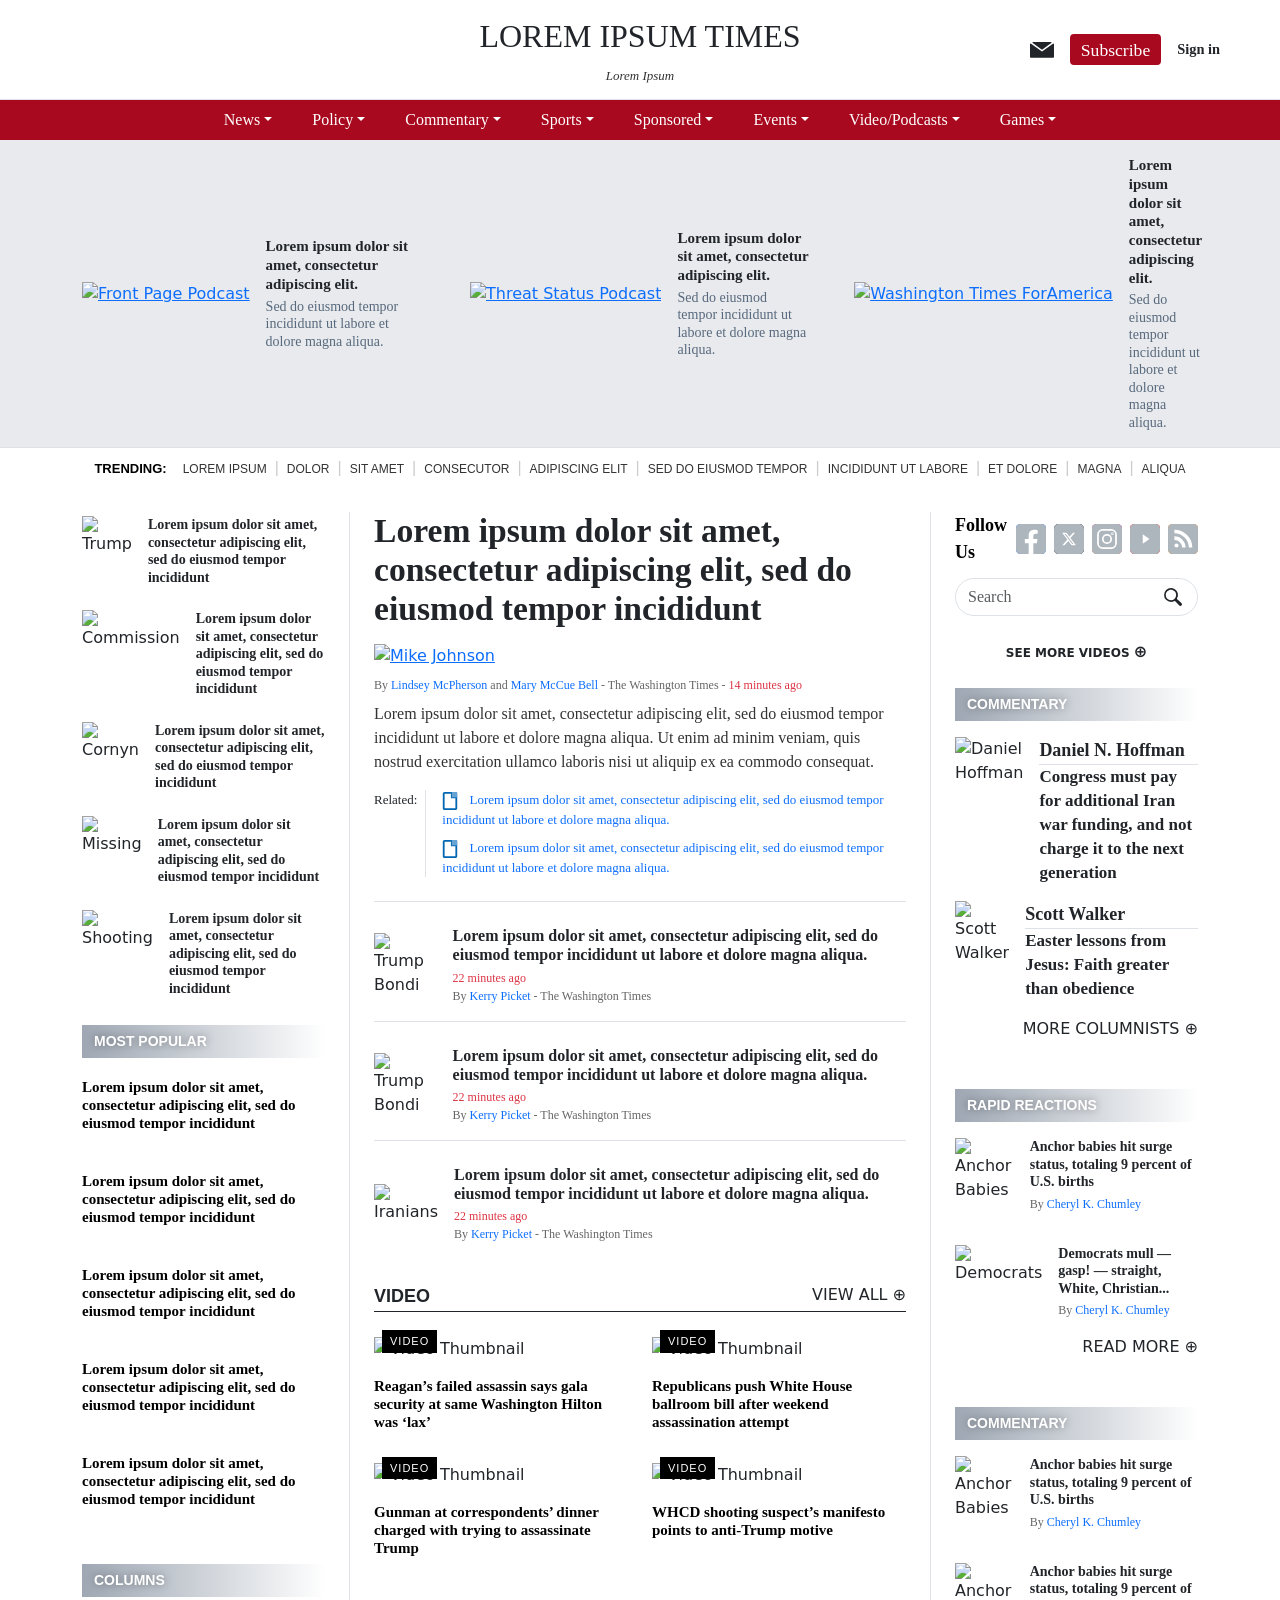
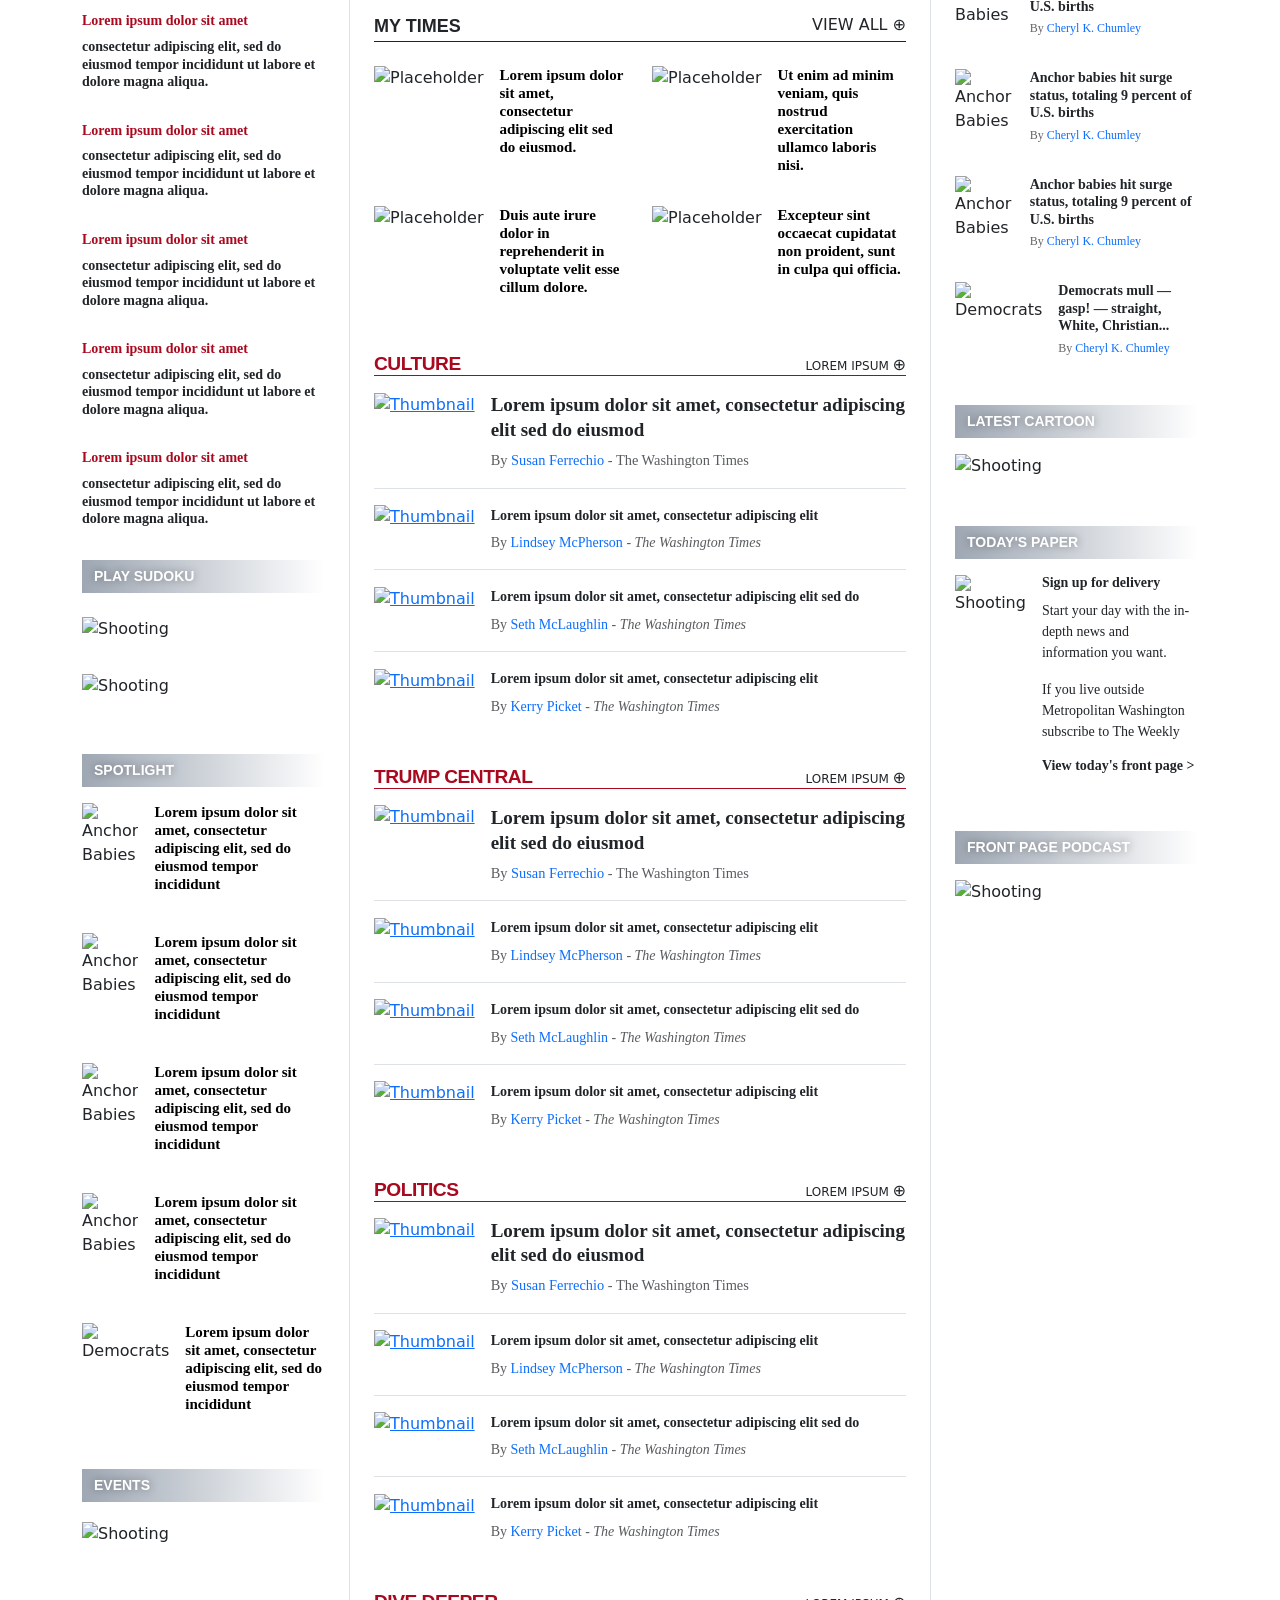
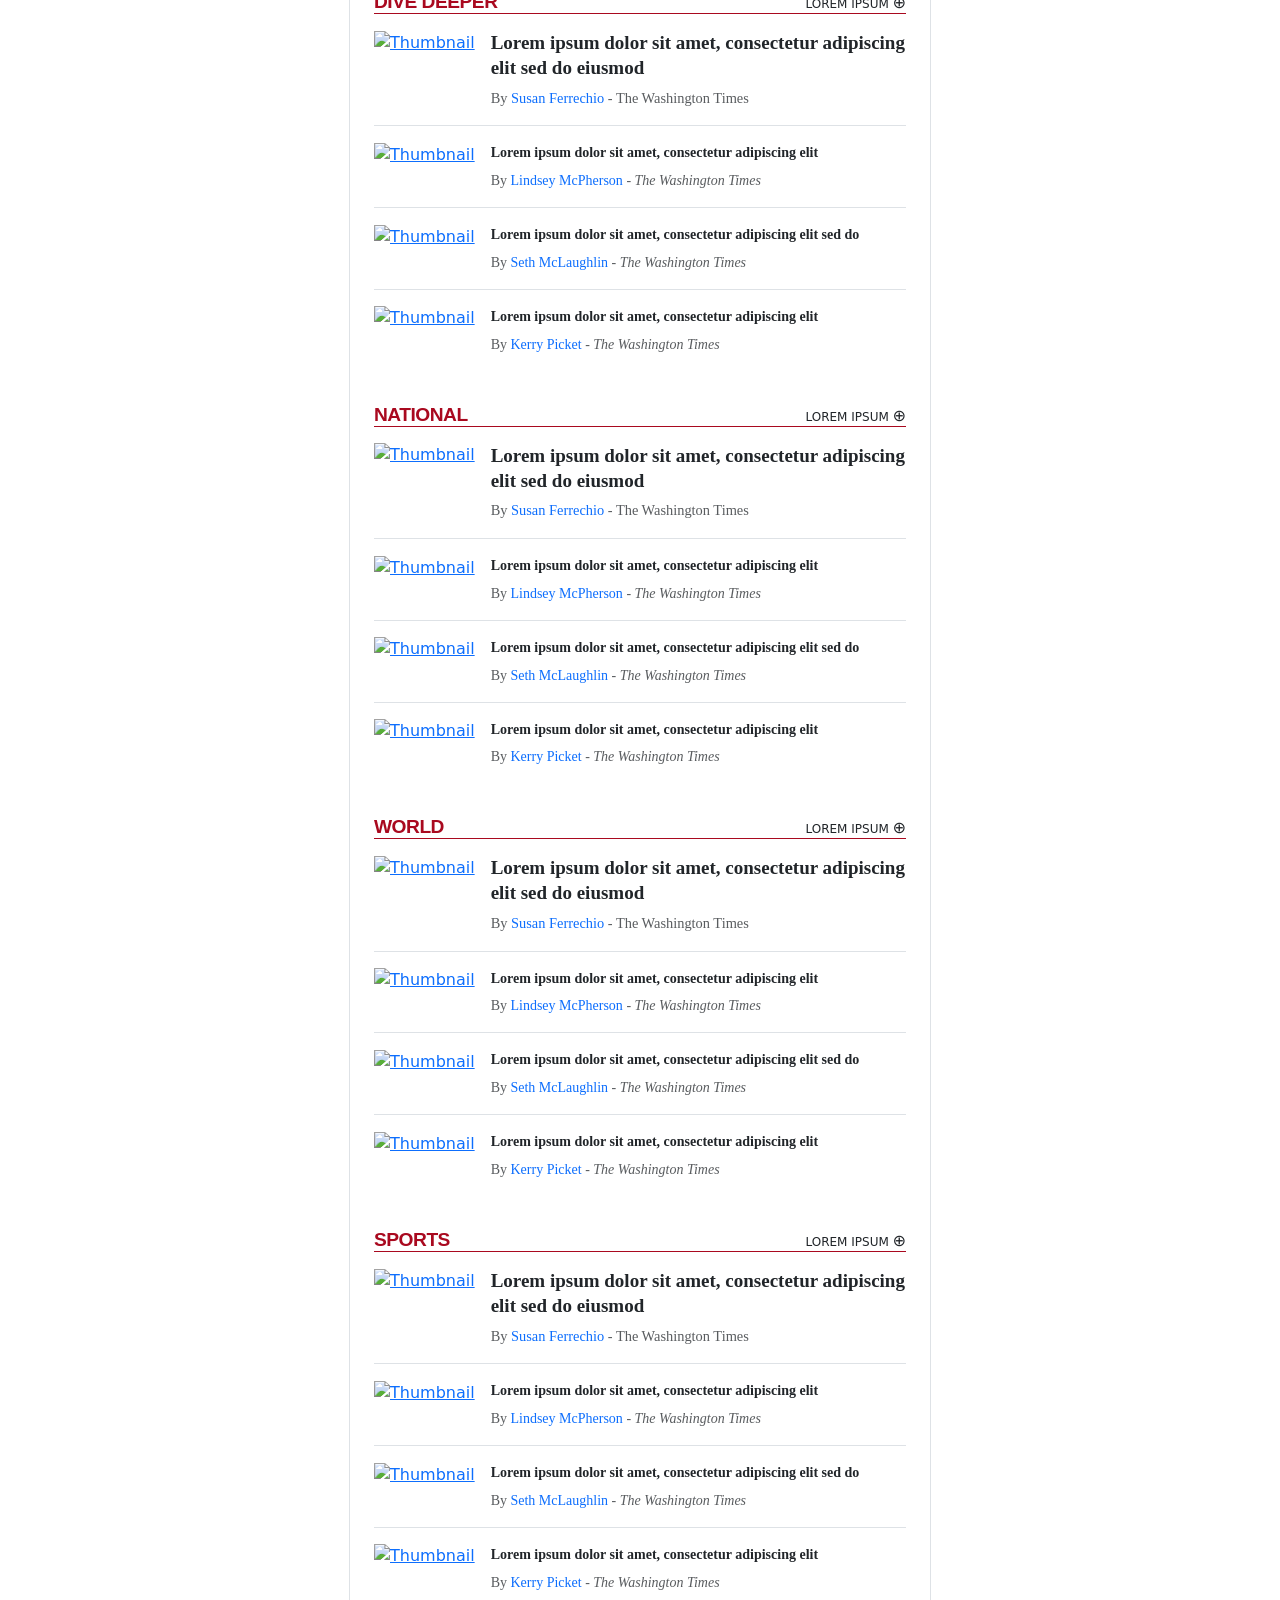
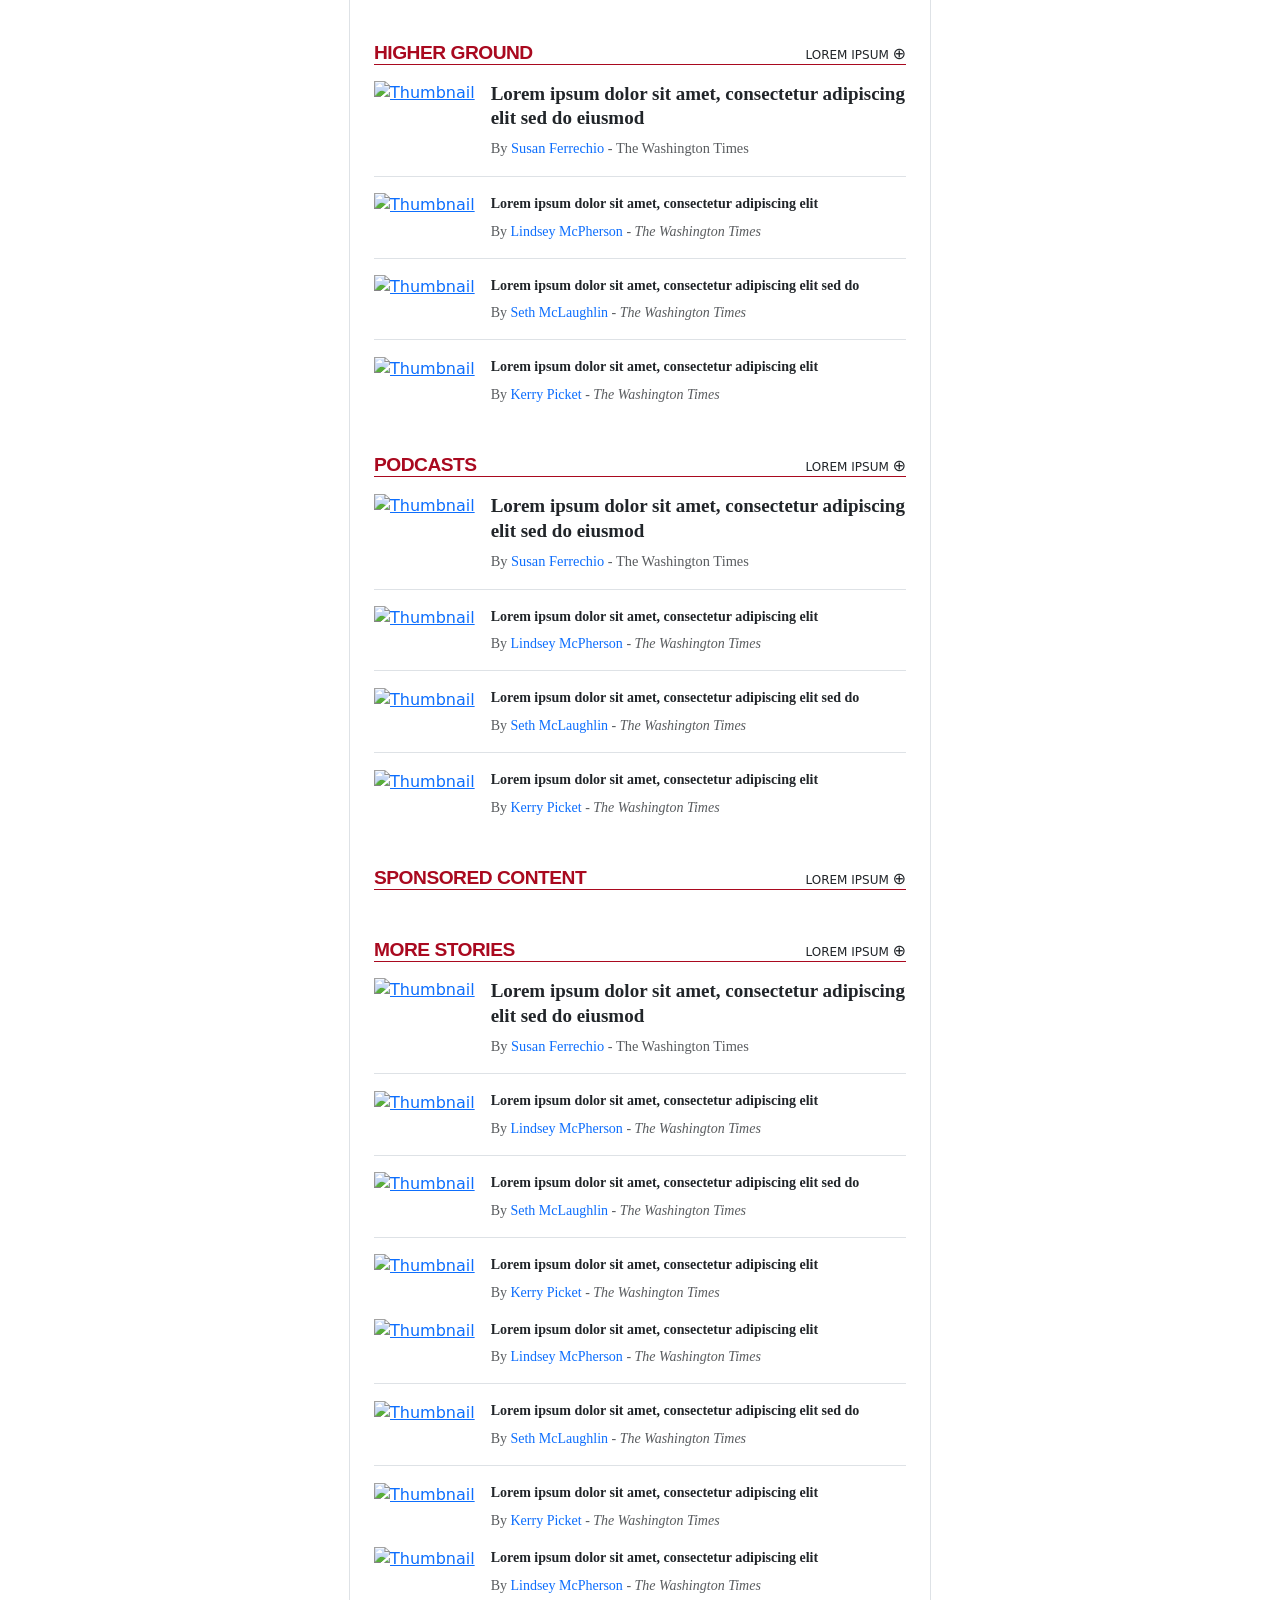
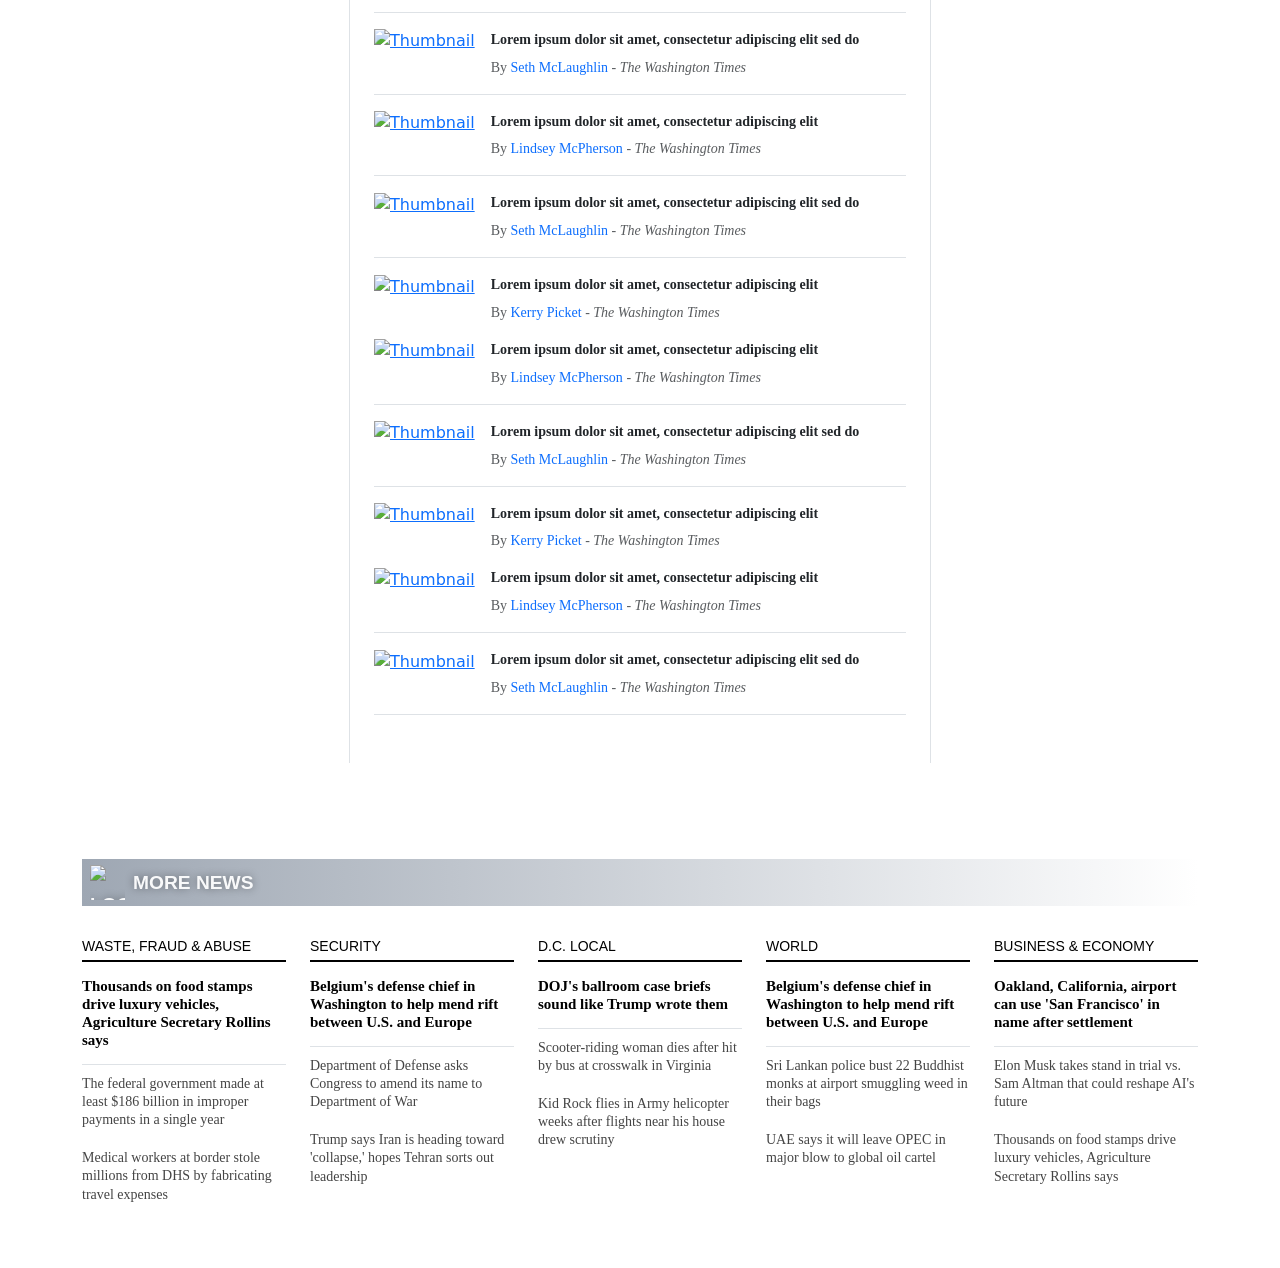
==== commit b60c9efd: "replace imgs with placeholders and text with lorem ipsum" ====
--- a/html/index.html
+++ b/html/index.html
@@ -5,7 +5,7 @@
     <meta name="description" content="The Washington Times delivers breaking news and commentary on the issues that affect the future of our nation.">
     <meta name="keywords" content="washington times, politics, breaking news, world news, political news, capitol hill">
     <meta charset="UTF-8">
-    <link rel="icon" type="image/png" sizes="32x32" href="/img/favicon-32x32.png">
+    <link rel="icon" type="image/png" sizes="32x32" href="https://placehold.co/16x16">
     <link rel="stylesheet" href="../css/style.css">
     <link href="https://cdn.jsdelivr.net/npm/bootstrap@5.3.0/dist/css/bootstrap.min.css" rel="stylesheet">
 </head>
@@ -18,8 +18,8 @@
                 <!-- Logo principale -->
                 <div class="position-absolute top-50 start-50 translate-middle text-center" style="width: 100%; max-width: 45vw; z-index: 0;">
                     <a href="#" class="d-inline-flex flex-column align-items-center text-decoration-none text-dark w-100">
-                        <img src="/img/twt-logo.svg" alt="The Washington Times" class="img-fluid logo-main" style="max-height: 45px; object-fit: contain;">
-                        <em class="america-slogan text-truncate w-100" style="font-size: 13px; line-height: 1.2;">America's Newspaper</em>
+                        <h1 class="main-title">LOREM IPSUM TIMES</h1>
+                        <em class="america-slogan text-truncate w-100" style="font-size: 13px; line-height: 1.2;">Lorem Ipsum</em>
                     </a>
                 </div>
 
@@ -61,27 +61,27 @@
                         <li class="nav-item">
                             <a class="nav-link dropdown-toggle" href="#">News</a>
                             <ul class="dropdown-menu">
-                                <li><a class="dropdown-item" href="#">Corrections</a></li>
-                                <li><a class="dropdown-item" href="#">Politics</a></li>
-                                <li><a class="dropdown-item" href="#">National</a></li>
-                                <li><a class="dropdown-item" href="#">World</a></li>
-                                <li><a class="dropdown-item" href="#">Security</a></li>
-                                <li><a class="dropdown-item" href="#">The Advocates</a></li>
-                                <li><a class="dropdown-item" href="#">Seen, Heard &amp; Whispered</a></li>
-                                <li><a class="dropdown-item" href="#">Business &amp; Economy</a></li>
-                                <li><a class="dropdown-item" href="#">D.C. Local</a></li>
-                                <li><a class="dropdown-item" href="#">Media Spotlight</a></li>
-                                <li><a class="dropdown-item" href="#">Newsmakers</a></li>
-                                <li><a class="dropdown-item" href="#">Waste, Fraud &amp; Abuse</a></li>
-                                <li><a class="dropdown-item" href="#">Inside the Ring</a></li>
-                                <li><a class="dropdown-item" href="#">Higher Ground</a></li>
-                                <li><a class="dropdown-item" href="#">Culture</a></li>
-                                <li><a class="dropdown-item" href="#">Entertainment</a></li>
-                                <li><a class="dropdown-item" href="#">Technology</a></li>
-                                <li><a class="dropdown-item" href="#">Obituaries</a></li>
-                                <li><a class="dropdown-item" href="#">Just the Headlines</a></li>
-                                <li><a class="dropdown-item" href="#">Dive Deeper</a></li>
-                                <li><a class="dropdown-item" href="#">Celebrating The Washington Times</a></li>
+                                <li><a class="dropdown-item" href="#">Lorem ipsum</a></li>
+                                <li><a class="dropdown-item" href="#">Dolor sit amet</a></li>
+                                <li><a class="dropdown-item" href="#">Consectetur adipiscing</a></li>
+                                <li><a class="dropdown-item" href="#">Elit sed do</a></li>
+                                <li><a class="dropdown-item" href="#">Eiusmod tempor</a></li>
+                                <li><a class="dropdown-item" href="#">Incididunt ut</a></li>
+                                <li><a class="dropdown-item" href="#">Labore et dolore</a></li>
+                                <li><a class="dropdown-item" href="#">Magna aliqua</a></li>
+                                <li><a class="dropdown-item" href="#">Ut enim ad</a></li>
+                                <li><a class="dropdown-item" href="#">Minim veniam</a></li>
+                                <li><a class="dropdown-item" href="#">Quis nostrud</a></li>
+                                <li><a class="dropdown-item" href="#">Exercitation ullamco</a></li>
+                                <li><a class="dropdown-item" href="#">Laboris nisi</a></li>
+                                <li><a class="dropdown-item" href="#">Ut aliquip ex</a></li>
+                                <li><a class="dropdown-item" href="#">Ea commodo</a></li>
+                                <li><a class="dropdown-item" href="#">Consequat duis</a></li>
+                                <li><a class="dropdown-item" href="#">Aute irure</a></li>
+                                <li><a class="dropdown-item" href="#">Dolor in</a></li>
+                                <li><a class="dropdown-item" href="#">Reprehenderit in</a></li>
+                                <li><a class="dropdown-item" href="#">Voluptate velit</a></li>
+                                <li><a class="dropdown-item" href="#">Esse cillum</a></li>
                             </ul>
                         </li>
 
@@ -89,18 +89,18 @@
                         <li class="nav-item">
                             <a class="nav-link dropdown-toggle" href="#">Policy</a>
                             <ul class="dropdown-menu">
-                                <li><a class="dropdown-item" href="#">Corrections</a></li>
-                                <li><a class="dropdown-item" href="#">Threat Status</a></li>
-                                <li><a class="dropdown-item" href="#">Energy &amp; Environment</a></li>
-                                <li><a class="dropdown-item" href="#">Banking &amp; Finance</a></li>
-                                <li><a class="dropdown-item" href="#">Health Care Reform</a></li>
-                                <li><a class="dropdown-item" href="#">Second Amendment</a></li>
-                                <li><a class="dropdown-item" href="#">Immigration Reform</a></li>
-                                <li><a class="dropdown-item" href="#">Homeland &amp; Cybersecurity</a></li>
-                                <li><a class="dropdown-item" href="#">Aerospace &amp; Defense</a></li>
-                                <li><a class="dropdown-item" href="#">Taxes &amp; Budget</a></li>
-                                <li><a class="dropdown-item" href="#">Law Enforcement &amp; Intelligence</a></li>
-                                <li><a class="dropdown-item" href="#">Transportation &amp; Infrastructure</a></li>
+                                <li><a class="dropdown-item" href="#">Lorem ipsum</a></li>
+                                <li><a class="dropdown-item" href="#">Dolor sit amet</a></li>
+                                <li><a class="dropdown-item" href="#">Consectetur adipiscing</a></li>
+                                <li><a class="dropdown-item" href="#">Elit sed do</a></li>
+                                <li><a class="dropdown-item" href="#">Eiusmod tempor</a></li>
+                                <li><a class="dropdown-item" href="#">Incididunt ut</a></li>
+                                <li><a class="dropdown-item" href="#">Labore et dolore</a></li>
+                                <li><a class="dropdown-item" href="#">Magna aliqua</a></li>
+                                <li><a class="dropdown-item" href="#">Ut enim ad</a></li>
+                                <li><a class="dropdown-item" href="#">Minim veniam</a></li>
+                                <li><a class="dropdown-item" href="#">Quis nostrud</a></li>
+                                <li><a class="dropdown-item" href="#">Exercitation ullamco</a></li>
                             </ul>
                         </li>
 
@@ -108,36 +108,36 @@
                         <li class="nav-item">
                             <a class="nav-link dropdown-toggle" href="#">Commentary</a>
                             <ul class="dropdown-menu">
-                                <li><a class="dropdown-item" href="#">Commentary Main</a></li>
-                                <li><a class="dropdown-item" href="#">Corrections</a></li>
-                                <li><a class="dropdown-item" href="#">Editorials</a></li>
-                                <li><a class="dropdown-item" href="#">Letters</a></li>
-                                <li><a class="dropdown-item" href="#">Cheryl K. Chumley</a></li>
-                                <li><a class="dropdown-item" href="#">Kelly Sadler</a></li>
-                                <li><a class="dropdown-item" href="#">Jed Babbin</a></li>
-                                <li><a class="dropdown-item" href="#">Tom Basile</a></li>
-                                <li><a class="dropdown-item" href="#">Tim Constantine</a></li>
-                                <li><a class="dropdown-item" href="#">Joseph Curl</a></li>
-                                <li><a class="dropdown-item" href="#">Joseph R. DeTrani</a></li>
-                                <li><a class="dropdown-item" href="#">Don Feder</a></li>
-                                <li><a class="dropdown-item" href="#">Billy Hallowell</a></li>
-                                <li><a class="dropdown-item" href="#">Daniel N. Hoffman</a></li>
-                                <li><a class="dropdown-item" href="#">David Keene</a></li>
-                                <li><a class="dropdown-item" href="#">Robert Knight</a></li>
-                                <li><a class="dropdown-item" href="#">Gene Marks</a></li>
-                                <li><a class="dropdown-item" href="#">Clifford D. May</a></li>
-                                <li><a class="dropdown-item" href="#">Michael McKenna</a></li>
-                                <li><a class="dropdown-item" href="#">Stephen Moore</a></li>
-                                <li><a class="dropdown-item" href="#">Tim Murtaugh</a></li>
-                                <li><a class="dropdown-item" href="#">Peter Navarro</a></li>
-                                <li><a class="dropdown-item" href="#">Everett Piper</a></li>
-                                <li><a class="dropdown-item" href="#">Cal Thomas</a></li>
-                                <li><a class="dropdown-item" href="#">Scott Walker</a></li>
-                                <li><a class="dropdown-item" href="#">Miles Yu</a></li>
-                                <li><a class="dropdown-item" href="#">Black Voices</a></li>
-                                <li><a class="dropdown-item" href="#">Books</a></li>
-                                <li><a class="dropdown-item" href="#">Cartoons</a></li>
-                                <li><a class="dropdown-item" href="#">To the Republic</a></li>
+                                <li><a class="dropdown-item" href="#">Lorem ipsum</a></li>
+                                <li><a class="dropdown-item" href="#">Dolor sit amet</a></li>
+                                <li><a class="dropdown-item" href="#">Consectetur adipiscing</a></li>
+                                <li><a class="dropdown-item" href="#">Elit sed do</a></li>
+                                <li><a class="dropdown-item" href="#">Eiusmod tempor</a></li>
+                                <li><a class="dropdown-item" href="#">Incididunt ut</a></li>
+                                <li><a class="dropdown-item" href="#">Labore et dolore</a></li>
+                                <li><a class="dropdown-item" href="#">Magna aliqua</a></li>
+                                <li><a class="dropdown-item" href="#">Ut enim ad</a></li>
+                                <li><a class="dropdown-item" href="#">Minim veniam</a></li>
+                                <li><a class="dropdown-item" href="#">Quis nostrud</a></li>
+                                <li><a class="dropdown-item" href="#">Exercitation ullamco</a></li>
+                                <li><a class="dropdown-item" href="#">Laboris nisi</a></li>
+                                <li><a class="dropdown-item" href="#">Ut aliquip ex</a></li>
+                                <li><a class="dropdown-item" href="#">Ea commodo</a></li>
+                                <li><a class="dropdown-item" href="#">Consequat duis</a></li>
+                                <li><a class="dropdown-item" href="#">Aute irure</a></li>
+                                <li><a class="dropdown-item" href="#">Dolor in</a></li>
+                                <li><a class="dropdown-item" href="#">Reprehenderit in</a></li>
+                                <li><a class="dropdown-item" href="#">Voluptate velit</a></li>
+                                <li><a class="dropdown-item" href="#">Esse cillum</a></li>
+                                <li><a class="dropdown-item" href="#">Eu fugiat</a></li>
+                                <li><a class="dropdown-item" href="#">Nulla pariatur</a></li>
+                                <li><a class="dropdown-item" href="#">Excepteur sint</a></li>
+                                <li><a class="dropdown-item" href="#">Occaecat cupidatat</a></li>
+                                <li><a class="dropdown-item" href="#">Non proident</a></li>
+                                <li><a class="dropdown-item" href="#">Sunt in culpa</a></li>
+                                <li><a class="dropdown-item" href="#">Qui officia</a></li>
+                                <li><a class="dropdown-item" href="#">Deserunt mollit</a></li>
+                                <li><a class="dropdown-item" href="#">Animus id est</a></li>
                             </ul>
                         </li>
 
@@ -145,22 +145,22 @@
                         <li class="nav-item">
                             <a class="nav-link dropdown-toggle" href="#">Sports</a>
                             <ul class="dropdown-menu">
-                                <li><a class="dropdown-item" href="#">Sports Main</a></li>
-                                <li><a class="dropdown-item" href="#">Corrections</a></li>
-                                <li><a class="dropdown-item" href="#">Washington Commanders</a></li>
-                                <li><a class="dropdown-item" href="#">Football</a></li>
-                                <li><a class="dropdown-item" href="#">Baseball</a></li>
-                                <li><a class="dropdown-item" href="#">Basketball</a></li>
-                                <li><a class="dropdown-item" href="#">NCAA</a></li>
-                                <li><a class="dropdown-item" href="#">Thom Loverro</a></li>
-                                <li><a class="dropdown-item" href="#">Tennis</a></li>
-                                <li><a class="dropdown-item" href="#">Golf</a></li>
-                                <li><a class="dropdown-item" href="#">Hockey</a></li>
-                                <li><a class="dropdown-item" href="#">Soccer</a></li>
-                                <li><a class="dropdown-item" href="#">Horse Racing</a></li>
-                                <li><a class="dropdown-item" href="#">NASCAR &amp; Racing</a></li>
-                                <li><a class="dropdown-item" href="#">District of Sports Podcast</a></li>
-                                <li><a class="dropdown-item" href="#">Sports Photos</a></li>
+                                <li><a class="dropdown-item" href="#">Lorem ipsum</a></li>
+                                <li><a class="dropdown-item" href="#">Dolor sit amet</a></li>
+                                <li><a class="dropdown-item" href="#">Consectetur adipiscing</a></li>
+                                <li><a class="dropdown-item" href="#">Elit sed do</a></li>
+                                <li><a class="dropdown-item" href="#">Eiusmod tempor</a></li>
+                                <li><a class="dropdown-item" href="#">Incididunt ut</a></li>
+                                <li><a class="dropdown-item" href="#">Labore et dolore</a></li>
+                                <li><a class="dropdown-item" href="#">Magna aliqua</a></li>
+                                <li><a class="dropdown-item" href="#">Ut enim ad</a></li>
+                                <li><a class="dropdown-item" href="#">Minim veniam</a></li>
+                                <li><a class="dropdown-item" href="#">Quis nostrud</a></li>
+                                <li><a class="dropdown-item" href="#">Exercitation ullamco</a></li>
+                                <li><a class="dropdown-item" href="#">Laboris nisi</a></li>
+                                <li><a class="dropdown-item" href="#">Ut aliquip ex</a></li>
+                                <li><a class="dropdown-item" href="#">Ea commodo</a></li>
+                                <li><a class="dropdown-item" href="#">Consequat duis</a></li>
                             </ul>
                         </li>
 
@@ -168,18 +168,18 @@
                         <li class="nav-item">
                             <a class="nav-link dropdown-toggle" href="#">Sponsored</a>
                             <ul class="dropdown-menu">
-                                <li><a class="dropdown-item" href="#">Corrections</a></li>
-                                <li><a class="dropdown-item" href="#">Infrastructure 2026</a></li>
-                                <li><a class="dropdown-item" href="#">Building the health care Americans deserve</a></li>
-                                <li><a class="dropdown-item" href="#">Revitalizing Rural America</a></li>
-                                <li><a class="dropdown-item" href="#">Unbridled Clean Energy</a></li>
-                                <li><a class="dropdown-item" href="#">Faith at Work</a></li>
-                                <li><a class="dropdown-item" href="#">Building a healthier America</a></li>
-                                <li><a class="dropdown-item" href="#">Transportation 2025</a></li>
-                                <li><a class="dropdown-item" href="#">Investing in American Health</a></li>
-                                <li><a class="dropdown-item" href="#">Renewing American Energy Dominance</a></li>
-                                <li><a class="dropdown-item" href="#">Free Iran 2025</a></li>
-                                <li><a class="dropdown-item" href="#">Invest in Greece 2025</a></li>
+                                <li><a class="dropdown-item" href="#">Lorem ipsum</a></li>
+                                <li><a class="dropdown-item" href="#">Dolor sit amet</a></li>
+                                <li><a class="dropdown-item" href="#">Consectetur adipiscing</a></li>
+                                <li><a class="dropdown-item" href="#">Elit sed do</a></li>
+                                <li><a class="dropdown-item" href="#">Eiusmod tempor</a></li>
+                                <li><a class="dropdown-item" href="#">Incididunt ut</a></li>
+                                <li><a class="dropdown-item" href="#">Labore et dolore</a></li>
+                                <li><a class="dropdown-item" href="#">Magna aliqua</a></li>
+                                <li><a class="dropdown-item" href="#">Ut enim ad</a></li>
+                                <li><a class="dropdown-item" href="#">Minim veniam</a></li>
+                                <li><a class="dropdown-item" href="#">Quis nostrud</a></li>
+                                <li><a class="dropdown-item" href="#">Exercitation ullamco</a></li>
                             </ul>
                         </li>
 
@@ -187,15 +187,15 @@
                         <li class="nav-item">
                             <a class="nav-link dropdown-toggle" href="#">Events</a>
                             <ul class="dropdown-menu">
-                                <li><a class="dropdown-item" href="#">Corrections</a></li>
-                                <li><a class="dropdown-item" href="#">Subscriber Only Events</a></li>
-                                <li><a class="dropdown-item" href="#">Reagan Forum</a></li>
-                                <li><a class="dropdown-item" href="#">IDEX 2025</a></li>
-                                <li><a class="dropdown-item" href="#">Reinventing after Globalization</a></li>
-                                <li><a class="dropdown-item" href="#">Harm Reduction and Public Health</a></li>
-                                <li><a class="dropdown-item" href="#">Golden Dome for America</a></li>
-                                <li><a class="dropdown-item" href="#">Videos</a></li>
-                                <li><a class="dropdown-item" href="#">Things to do in D.C.</a></li>
+                                <li><a class="dropdown-item" href="#">Lorem ipsum</a></li>
+                                <li><a class="dropdown-item" href="#">Dolor sit amet</a></li>
+                                <li><a class="dropdown-item" href="#">Consectetur adipiscing</a></li>
+                                <li><a class="dropdown-item" href="#">Elit sed do</a></li>
+                                <li><a class="dropdown-item" href="#">Eiusmod tempor</a></li>
+                                <li><a class="dropdown-item" href="#">Incididunt ut</a></li>
+                                <li><a class="dropdown-item" href="#">Labore et dolore</a></li>
+                                <li><a class="dropdown-item" href="#">Magna aliqua</a></li>
+                                <li><a class="dropdown-item" href="#">Ut enim ad</a></li>
                             </ul>
                         </li>
 
@@ -203,23 +203,23 @@
                         <li class="nav-item">
                             <a class="nav-link dropdown-toggle" href="#">Video/Podcasts</a>
                             <ul class="dropdown-menu">
-                                <li><a class="dropdown-item" href="#">Corrections</a></li>
-                                <li><a class="dropdown-item" href="#">All Videos</a></li>
-                                <li><a class="dropdown-item" href="#">All Podcasts</a></li>
-                                <li><a class="dropdown-item" href="#">The Front Page</a></li>
-                                <li><a class="dropdown-item" href="#">Threat Status</a></li>
-                                <li><a class="dropdown-item" href="#">Politically Unstable</a></li>
-                                <li><a class="dropdown-item" href="#">The Sitdown with Alex Swoyer</a></li>
-                                <li><a class="dropdown-item" href="#">Bold &amp; Blunt</a></li>
-                                <li><a class="dropdown-item" href="#">The Higher Ground</a></li>
-                                <li><a class="dropdown-item" href="#">Court Watch</a></li>
-                                <li><a class="dropdown-item" href="#">Victory Over Communism</a></li>
-                                <li><a class="dropdown-item" href="#">District of Sports</a></li>
-                                <li><a class="dropdown-item" href="#">Capitol Hill Show</a></li>
-                                <li><a class="dropdown-item" href="#">The Unregulated Podcast</a></li>
-                                <li><a class="dropdown-item" href="#">ForAmerica</a></li>
-                                <li><a class="dropdown-item" href="#">Washington Times Weekly</a></li>
-                                <li><a class="dropdown-item" href="#">God, Country &amp; American Story</a></li>
+                                <li><a class="dropdown-item" href="#">Lorem ipsum</a></li>
+                                <li><a class="dropdown-item" href="#">Dolor sit amet</a></li>
+                                <li><a class="dropdown-item" href="#">Consectetur adipiscing</a></li>
+                                <li><a class="dropdown-item" href="#">Elit sed do</a></li>
+                                <li><a class="dropdown-item" href="#">Eiusmod tempor</a></li>
+                                <li><a class="dropdown-item" href="#">Incididunt ut</a></li>
+                                <li><a class="dropdown-item" href="#">Labore et dolore</a></li>
+                                <li><a class="dropdown-item" href="#">Magna aliqua</a></li>
+                                <li><a class="dropdown-item" href="#">Ut enim ad</a></li>
+                                <li><a class="dropdown-item" href="#">Minim veniam</a></li>
+                                <li><a class="dropdown-item" href="#">Quis nostrud</a></li>
+                                <li><a class="dropdown-item" href="#">Exercitation ullamco</a></li>
+                                <li><a class="dropdown-item" href="#">Laboris nisi</a></li>
+                                <li><a class="dropdown-item" href="#">Ut aliquip ex</a></li>
+                                <li><a class="dropdown-item" href="#">Ea commodo</a></li>
+                                <li><a class="dropdown-item" href="#">Consequat duis</a></li>
+                                <li><a class="dropdown-item" href="#">Aute irure</a></li>
                             </ul>
                         </li>
 
@@ -227,14 +227,14 @@
                         <li class="nav-item">
                             <a class="nav-link dropdown-toggle" href="#">Games</a>
                             <ul class="dropdown-menu">
-                                <li><a class="dropdown-item" href="#">Games Main</a></li>
-                                <li><a class="dropdown-item" href="#">Corrections</a></li>
-                                <li><a class="dropdown-item" href="#">Play Sudoku</a></li>
-                                <li><a class="dropdown-item" href="#">Crossword Puzzle</a></li>
-                                <li><a class="dropdown-item" href="#">Word Search</a></li>
-                                <li><a class="dropdown-item" href="#">Solitaire</a></li>
-                                <li><a class="dropdown-item" href="#">Real-Time Crossword Puzzles</a></li>
-                                <li><a class="dropdown-item" href="#">Quizzes</a></li>
+                                <li><a class="dropdown-item" href="#">Lorem ipsum</a></li>
+                                <li><a class="dropdown-item" href="#">Dolor sit amet</a></li>
+                                <li><a class="dropdown-item" href="#">Consectetur adipiscing</a></li>
+                                <li><a class="dropdown-item" href="#">Elit sed do</a></li>
+                                <li><a class="dropdown-item" href="#">Eiusmod tempor</a></li>
+                                <li><a class="dropdown-item" href="#">Incididunt ut</a></li>
+                                <li><a class="dropdown-item" href="#">Labore et dolore</a></li>
+                                <li><a class="dropdown-item" href="#">Magna aliqua</a></li>
                             </ul>
                         </li>
 
@@ -260,10 +260,10 @@
                             </div>
                             <h2>
                                 <a href="#" class="d-block text-dark fw-bold text-decoration-none lh-sm mb-1" style="font-size: 15px;">
-                                    Get today’s top stories in under five minutes
+                                    Lorem ipsum dolor sit amet, consectetur adipiscing elit.
                                 </a>
                                 <span class="d-block lh-sm" style="color: #58697d; font-size: 14px;">
-                                    Listen to the Front Page Podcast
+                                    Sed do eiusmod tempor incididunt ut labore et dolore magna aliqua.
                                 </span>
                             </h2>
                         </article>
@@ -279,10 +279,10 @@
                             </div>
                             <h2>
                                 <a href="#" class="d-block text-dark fw-bold text-decoration-none lh-sm mb-1" style="font-size: 15px;">
-                                    LISTEN: Threat Status podcast
+                                    Lorem ipsum dolor sit amet, consectetur adipiscing elit.
                                 </a>
                                 <span class="d-block lh-sm" style="color: #58697d; font-size: 14px;">
-                                    Here's where cyber and physical threats converge
+                                    Sed do eiusmod tempor incididunt ut labore et dolore magna aliqua.
                                 </span>
                             </h2>
                         </article>
@@ -298,10 +298,10 @@
                             </div>
                             <h2>
                                 <a href="#" class="d-block text-dark fw-bold text-decoration-none lh-sm mb-1" style="font-size: 15px;">
-                                    WATCH: Washington Times ForAmerica
+                                    Lorem ipsum dolor sit amet, consectetur adipiscing elit.
                                 </a>
                                 <span class="d-block lh-sm" style="color: #58697d; font-size: 14px;">
-                                    The SAVE Act and DHS funding fumbled — again
+                                    Sed do eiusmod tempor incididunt ut labore et dolore magna aliqua.
                                 </span>
                             </h2>
                         </article>
@@ -317,34 +317,34 @@
                 <div class="trending-container">
                     <span class="trending-label me-2">TRENDING:</span>
 
-                    <a href="#" class="trending-link">DONALD TRUMP</a>
+                    <a href="#" class="trending-link">LOREM IPSUM</a>
                     <span class="sep">|</span>
 
-                    <a href="#" class="trending-link">IRAN</a>
+                    <a href="#" class="trending-link">DOLOR</a>
                     <span class="sep">|</span>
 
-                    <a href="#" class="trending-link">STRAIT OF HORMUZ</a>
+                    <a href="#" class="trending-link">SIT AMET</a>
                     <span class="sep">|</span>
 
-                    <a href="#" class="trending-link">ISRAEL</a>
+                    <a href="#" class="trending-link">CONSECUTOR</a>
                     <span class="sep">|</span>
 
-                    <a href="#" class="trending-link">NEW YORK</a>
+                    <a href="#" class="trending-link">ADIPISCING ELIT</a>
                     <span class="sep">|</span>
 
-                    <a href="#" class="trending-link">DEPARTMENT OF HOMELAND SECURITY</a>
+                    <a href="#" class="trending-link">SED DO EIUSMOD TEMPOR</a>
                     <span class="sep">|</span>
 
-                    <a href="#" class="trending-link">SUPREME COURT</a>
+                    <a href="#" class="trending-link">INCIDIDUNT UT LABORE</a>
                     <span class="sep">|</span>
 
-                    <a href="#" class="trending-link">FINAL FOUR</a>
+                    <a href="#" class="trending-link">ET DOLORE</a>
                     <span class="sep">|</span>
 
-                    <a href="#" class="trending-link">ARTEMIS II</a>
+                    <a href="#" class="trending-link">MAGNA</a>
                     <span class="sep">|</span>
 
-                    <a href="#" class="trending-link">JESUS</a>
+                    <a href="#" class="trending-link">ALIQUA</a>
                 </div>
             </div>
         </div>
@@ -352,17 +352,195 @@
 
     <nav id="sticky-navbar" class="navbar navbar-expand-lg p-0">
         <div class="container d-flex align-items-center justify-content-between">
-            <div class="collapse navbar-collapse justify-content-center">
-                <ul class="navbar-nav gap-3 ms-5">
-                    <li><a class="nav-link dropdown-toggle" href="#">News</a></li>
-                    <li><a class="nav-link dropdown-toggle" href="#">Policy</a></li>
-                    <li><a class="nav-link dropdown-toggle" href="#">Commentary</a></li>
-                    <li><a class="nav-link dropdown-toggle" href="#">Sports</a></li>
-                    <li><a class="nav-link dropdown-toggle" href="#">Sponsored</a></li>
-                    <li><a class="nav-link dropdown-toggle" href="#">Events</a></li>
-                    <li><a class="nav-link dropdown-toggle" href="#">Video/Podcasts</a></li>
-                    <li><a class="nav-link dropdown-toggle" href="#">Games</a></li>
-                </ul>
+            <div class="container">
+
+                <div class="collapse navbar-collapse justify-content-center">
+                    <ul class="navbar-nav gap-4">
+
+                        <!-- News -->
+                        <li class="nav-item">
+                            <a class="nav-link dropdown-toggle" href="#">News</a>
+                            <ul class="dropdown-menu">
+                                <li><a class="dropdown-item" href="#">Lorem ipsum</a></li>
+                                <li><a class="dropdown-item" href="#">Dolor sit amet</a></li>
+                                <li><a class="dropdown-item" href="#">Consectetur adipiscing</a></li>
+                                <li><a class="dropdown-item" href="#">Elit sed do</a></li>
+                                <li><a class="dropdown-item" href="#">Eiusmod tempor</a></li>
+                                <li><a class="dropdown-item" href="#">Incididunt ut</a></li>
+                                <li><a class="dropdown-item" href="#">Labore et dolore</a></li>
+                                <li><a class="dropdown-item" href="#">Magna aliqua</a></li>
+                                <li><a class="dropdown-item" href="#">Ut enim ad</a></li>
+                                <li><a class="dropdown-item" href="#">Minim veniam</a></li>
+                                <li><a class="dropdown-item" href="#">Quis nostrud</a></li>
+                                <li><a class="dropdown-item" href="#">Exercitation ullamco</a></li>
+                                <li><a class="dropdown-item" href="#">Laboris nisi</a></li>
+                                <li><a class="dropdown-item" href="#">Ut aliquip ex</a></li>
+                                <li><a class="dropdown-item" href="#">Ea commodo</a></li>
+                                <li><a class="dropdown-item" href="#">Consequat duis</a></li>
+                                <li><a class="dropdown-item" href="#">Aute irure</a></li>
+                                <li><a class="dropdown-item" href="#">Dolor in</a></li>
+                                <li><a class="dropdown-item" href="#">Reprehenderit in</a></li>
+                                <li><a class="dropdown-item" href="#">Voluptate velit</a></li>
+                                <li><a class="dropdown-item" href="#">Esse cillum</a></li>
+                            </ul>
+                        </li>
+
+                        <!-- Policy -->
+                        <li class="nav-item">
+                            <a class="nav-link dropdown-toggle" href="#">Policy</a>
+                            <ul class="dropdown-menu">
+                                <li><a class="dropdown-item" href="#">Lorem ipsum</a></li>
+                                <li><a class="dropdown-item" href="#">Dolor sit amet</a></li>
+                                <li><a class="dropdown-item" href="#">Consectetur adipiscing</a></li>
+                                <li><a class="dropdown-item" href="#">Elit sed do</a></li>
+                                <li><a class="dropdown-item" href="#">Eiusmod tempor</a></li>
+                                <li><a class="dropdown-item" href="#">Incididunt ut</a></li>
+                                <li><a class="dropdown-item" href="#">Labore et dolore</a></li>
+                                <li><a class="dropdown-item" href="#">Magna aliqua</a></li>
+                                <li><a class="dropdown-item" href="#">Ut enim ad</a></li>
+                                <li><a class="dropdown-item" href="#">Minim veniam</a></li>
+                                <li><a class="dropdown-item" href="#">Quis nostrud</a></li>
+                                <li><a class="dropdown-item" href="#">Exercitation ullamco</a></li>
+                            </ul>
+                        </li>
+
+                        <!-- Commentary -->
+                        <li class="nav-item">
+                            <a class="nav-link dropdown-toggle" href="#">Commentary</a>
+                            <ul class="dropdown-menu">
+                                <li><a class="dropdown-item" href="#">Lorem ipsum</a></li>
+                                <li><a class="dropdown-item" href="#">Dolor sit amet</a></li>
+                                <li><a class="dropdown-item" href="#">Consectetur adipiscing</a></li>
+                                <li><a class="dropdown-item" href="#">Elit sed do</a></li>
+                                <li><a class="dropdown-item" href="#">Eiusmod tempor</a></li>
+                                <li><a class="dropdown-item" href="#">Incididunt ut</a></li>
+                                <li><a class="dropdown-item" href="#">Labore et dolore</a></li>
+                                <li><a class="dropdown-item" href="#">Magna aliqua</a></li>
+                                <li><a class="dropdown-item" href="#">Ut enim ad</a></li>
+                                <li><a class="dropdown-item" href="#">Minim veniam</a></li>
+                                <li><a class="dropdown-item" href="#">Quis nostrud</a></li>
+                                <li><a class="dropdown-item" href="#">Exercitation ullamco</a></li>
+                                <li><a class="dropdown-item" href="#">Laboris nisi</a></li>
+                                <li><a class="dropdown-item" href="#">Ut aliquip ex</a></li>
+                                <li><a class="dropdown-item" href="#">Ea commodo</a></li>
+                                <li><a class="dropdown-item" href="#">Consequat duis</a></li>
+                                <li><a class="dropdown-item" href="#">Aute irure</a></li>
+                                <li><a class="dropdown-item" href="#">Dolor in</a></li>
+                                <li><a class="dropdown-item" href="#">Reprehenderit in</a></li>
+                                <li><a class="dropdown-item" href="#">Voluptate velit</a></li>
+                                <li><a class="dropdown-item" href="#">Esse cillum</a></li>
+                                <li><a class="dropdown-item" href="#">Eu fugiat</a></li>
+                                <li><a class="dropdown-item" href="#">Nulla pariatur</a></li>
+                                <li><a class="dropdown-item" href="#">Excepteur sint</a></li>
+                                <li><a class="dropdown-item" href="#">Occaecat cupidatat</a></li>
+                                <li><a class="dropdown-item" href="#">Non proident</a></li>
+                                <li><a class="dropdown-item" href="#">Sunt in culpa</a></li>
+                                <li><a class="dropdown-item" href="#">Qui officia</a></li>
+                                <li><a class="dropdown-item" href="#">Deserunt mollit</a></li>
+                                <li><a class="dropdown-item" href="#">Animus id est</a></li>
+                            </ul>
+                        </li>
+
+                        <!-- Sports -->
+                        <li class="nav-item">
+                            <a class="nav-link dropdown-toggle" href="#">Sports</a>
+                            <ul class="dropdown-menu">
+                                <li><a class="dropdown-item" href="#">Lorem ipsum</a></li>
+                                <li><a class="dropdown-item" href="#">Dolor sit amet</a></li>
+                                <li><a class="dropdown-item" href="#">Consectetur adipiscing</a></li>
+                                <li><a class="dropdown-item" href="#">Elit sed do</a></li>
+                                <li><a class="dropdown-item" href="#">Eiusmod tempor</a></li>
+                                <li><a class="dropdown-item" href="#">Incididunt ut</a></li>
+                                <li><a class="dropdown-item" href="#">Labore et dolore</a></li>
+                                <li><a class="dropdown-item" href="#">Magna aliqua</a></li>
+                                <li><a class="dropdown-item" href="#">Ut enim ad</a></li>
+                                <li><a class="dropdown-item" href="#">Minim veniam</a></li>
+                                <li><a class="dropdown-item" href="#">Quis nostrud</a></li>
+                                <li><a class="dropdown-item" href="#">Exercitation ullamco</a></li>
+                                <li><a class="dropdown-item" href="#">Laboris nisi</a></li>
+                                <li><a class="dropdown-item" href="#">Ut aliquip ex</a></li>
+                                <li><a class="dropdown-item" href="#">Ea commodo</a></li>
+                                <li><a class="dropdown-item" href="#">Consequat duis</a></li>
+                            </ul>
+                        </li>
+
+                        <!-- Sponsored -->
+                        <li class="nav-item">
+                            <a class="nav-link dropdown-toggle" href="#">Sponsored</a>
+                            <ul class="dropdown-menu">
+                                <li><a class="dropdown-item" href="#">Lorem ipsum</a></li>
+                                <li><a class="dropdown-item" href="#">Dolor sit amet</a></li>
+                                <li><a class="dropdown-item" href="#">Consectetur adipiscing</a></li>
+                                <li><a class="dropdown-item" href="#">Elit sed do</a></li>
+                                <li><a class="dropdown-item" href="#">Eiusmod tempor</a></li>
+                                <li><a class="dropdown-item" href="#">Incididunt ut</a></li>
+                                <li><a class="dropdown-item" href="#">Labore et dolore</a></li>
+                                <li><a class="dropdown-item" href="#">Magna aliqua</a></li>
+                                <li><a class="dropdown-item" href="#">Ut enim ad</a></li>
+                                <li><a class="dropdown-item" href="#">Minim veniam</a></li>
+                                <li><a class="dropdown-item" href="#">Quis nostrud</a></li>
+                                <li><a class="dropdown-item" href="#">Exercitation ullamco</a></li>
+                            </ul>
+                        </li>
+
+                        <!-- Events -->
+                        <li class="nav-item">
+                            <a class="nav-link dropdown-toggle" href="#">Events</a>
+                            <ul class="dropdown-menu">
+                                <li><a class="dropdown-item" href="#">Lorem ipsum</a></li>
+                                <li><a class="dropdown-item" href="#">Dolor sit amet</a></li>
+                                <li><a class="dropdown-item" href="#">Consectetur adipiscing</a></li>
+                                <li><a class="dropdown-item" href="#">Elit sed do</a></li>
+                                <li><a class="dropdown-item" href="#">Eiusmod tempor</a></li>
+                                <li><a class="dropdown-item" href="#">Incididunt ut</a></li>
+                                <li><a class="dropdown-item" href="#">Labore et dolore</a></li>
+                                <li><a class="dropdown-item" href="#">Magna aliqua</a></li>
+                                <li><a class="dropdown-item" href="#">Ut enim ad</a></li>
+                            </ul>
+                        </li>
+
+                        <!-- Video/Podcasts -->
+                        <li class="nav-item">
+                            <a class="nav-link dropdown-toggle" href="#">Video/Podcasts</a>
+                            <ul class="dropdown-menu">
+                                <li><a class="dropdown-item" href="#">Lorem ipsum</a></li>
+                                <li><a class="dropdown-item" href="#">Dolor sit amet</a></li>
+                                <li><a class="dropdown-item" href="#">Consectetur adipiscing</a></li>
+                                <li><a class="dropdown-item" href="#">Elit sed do</a></li>
+                                <li><a class="dropdown-item" href="#">Eiusmod tempor</a></li>
+                                <li><a class="dropdown-item" href="#">Incididunt ut</a></li>
+                                <li><a class="dropdown-item" href="#">Labore et dolore</a></li>
+                                <li><a class="dropdown-item" href="#">Magna aliqua</a></li>
+                                <li><a class="dropdown-item" href="#">Ut enim ad</a></li>
+                                <li><a class="dropdown-item" href="#">Minim veniam</a></li>
+                                <li><a class="dropdown-item" href="#">Quis nostrud</a></li>
+                                <li><a class="dropdown-item" href="#">Exercitation ullamco</a></li>
+                                <li><a class="dropdown-item" href="#">Laboris nisi</a></li>
+                                <li><a class="dropdown-item" href="#">Ut aliquip ex</a></li>
+                                <li><a class="dropdown-item" href="#">Ea commodo</a></li>
+                                <li><a class="dropdown-item" href="#">Consequat duis</a></li>
+                                <li><a class="dropdown-item" href="#">Aute irure</a></li>
+                            </ul>
+                        </li>
+
+                        <!-- Games -->
+                        <li class="nav-item">
+                            <a class="nav-link dropdown-toggle" href="#">Games</a>
+                            <ul class="dropdown-menu">
+                                <li><a class="dropdown-item" href="#">Lorem ipsum</a></li>
+                                <li><a class="dropdown-item" href="#">Dolor sit amet</a></li>
+                                <li><a class="dropdown-item" href="#">Consectetur adipiscing</a></li>
+                                <li><a class="dropdown-item" href="#">Elit sed do</a></li>
+                                <li><a class="dropdown-item" href="#">Eiusmod tempor</a></li>
+                                <li><a class="dropdown-item" href="#">Incididunt ut</a></li>
+                                <li><a class="dropdown-item" href="#">Labore et dolore</a></li>
+                                <li><a class="dropdown-item" href="#">Magna aliqua</a></li>
+                            </ul>
+                        </li>
+
+                    </ul>
+                </div>
+
             </div>
 
             <div class="d-flex align-items-center me-5">
@@ -373,14 +551,14 @@
                     </svg>
                 </a>
                 <a href="#" class="nav-link text-white bg-dark px-2 py-2" style="font-family: 'Georgia', serif">Subscribe</a>
-                <a href="#" class="nav-link text-dark bg-white px-2 py-2" style="font-family: 'Georgia', serif">Sign In</a>
+                <a href="#" class="nav-link text-dark bg-white px-2 py-2" style="font-family: 'Georgia', serif">Sign&nbsp;In</a>
             </div>
         </div>
     </nav>
 
     <div id="navbar-spacer"></div>
 
-    <div class="home border-bottom mt-4">
+    <div class=" mt-4">
         <div class="container">
             <div class="row gx-4 gx-lg-5">
 
@@ -389,28 +567,63 @@
                     <div class="d-flex flex-column gap-3 mb-4">
                         <article class="d-flex gap-3 align-items-start my-1">
                             <img src="https://placehold.co/80x80" class="object-fit-cover" alt="Trump">
-                            <a href="#" class="text-dark fw-bold text-decoration-none lh-sm side-article-title">Trump imposes 100% tariff on imported drugs, overhauls steel tariffs</a>
+                            <a href="#" class="text-dark fw-bold text-decoration-none lh-sm side-article-title">Lorem ipsum dolor sit amet, consectetur adipiscing elit, sed do eiusmod tempor incididunt</a>
                         </article>
 
                         <article class="d-flex gap-3 align-items-start my-1">
                             <img src="https://placehold.co/80x80" class="object-fit-cover" alt="Commission">
-                            <a href="#" class="text-dark fw-bold text-decoration-none lh-sm side-article-title">Federal commission approves Trump's White House ballroom after judge halted construction</a>
+                            <a href="#" class="text-dark fw-bold text-decoration-none lh-sm side-article-title">Lorem ipsum dolor sit amet, consectetur adipiscing elit, sed do eiusmod tempor incididunt</a>
                         </article>
 
                         <article class="d-flex gap-3 align-items-start my-1">
                             <img src="https://placehold.co/80x80" class="object-fit-cover" alt="Cornyn">
-                            <a href="#" class="text-dark fw-bold text-decoration-none lh-sm side-article-title">Trump's silence hurts Cornyn's electability case against Paxton in Texas Senate runoff</a>
+                            <a href="#" class="text-dark fw-bold text-decoration-none lh-sm side-article-title">Lorem ipsum dolor sit amet, consectetur adipiscing elit, sed do eiusmod tempor incididunt</a>
                         </article>
 
                         <article class="d-flex gap-3 align-items-start my-1">
                             <img src="https://placehold.co/80x80" class="object-fit-cover" alt="Missing">
-                            <a href="#" class="text-dark fw-bold text-decoration-none lh-sm side-article-title">Christina Marie Plante, missing since 1994, found alive after 32 years</a>
+                            <a href="#" class="text-dark fw-bold text-decoration-none lh-sm side-article-title">Lorem ipsum dolor sit amet, consectetur adipiscing elit, sed do eiusmod tempor incididunt</a>
                         </article>
 
                         <article class="d-flex gap-3 align-items-start my-1">
                             <img src="https://placehold.co/80x80" class="object-fit-cover" alt="Shooting">
-                            <a href="#" class="text-dark fw-bold text-decoration-none lh-sm side-article-title">Quadruple amputee and pro cornhole player argues self-defense in deadly Maryland shooting</a>
+                            <a href="#" class="text-dark fw-bold text-decoration-none lh-sm side-article-title">Lorem ipsum dolor sit amet, consectetur adipiscing elit, sed do eiusmod tempor incididunt</a>
                         </article>
+                    </div>
+
+                    <div class="mb-5">
+                        <div class="section-banner">MOST POPULAR</div>
+                        <div class="d-flex flex-column gap-3 align-items-start my-1">
+                            <article>
+                                <h6 class="video-headline mt-3">
+                                    <a href="#">Lorem ipsum dolor sit amet, consectetur adipiscing elit, sed do eiusmod tempor incididunt</a>
+                                </h6>
+                            </article>
+
+                            <article>
+                                <h6 class="video-headline mt-3">
+                                    <a href="#">Lorem ipsum dolor sit amet, consectetur adipiscing elit, sed do eiusmod tempor incididunt</a>
+                                </h6>
+                            </article>
+
+                            <article>
+                                <h6 class="video-headline mt-3">
+                                    <a href="#">Lorem ipsum dolor sit amet, consectetur adipiscing elit, sed do eiusmod tempor incididunt</a>
+                                </h6>
+                            </article>
+
+                            <article>
+                                <h6 class="video-headline mt-3">
+                                    <a href="#">Lorem ipsum dolor sit amet, consectetur adipiscing elit, sed do eiusmod tempor incididunt</a>
+                                </h6>
+                            </article>
+
+                            <article>
+                                <h6 class="video-headline mt-3">
+                                    <a href="#">Lorem ipsum dolor sit amet, consectetur adipiscing elit, sed do eiusmod tempor incididunt</a>
+                                </h6>
+                            </article>
+                        </div>
                     </div>
 
                     <div class="mb-3">
@@ -418,46 +631,46 @@
                         <div class="d-flex flex-column gap-3 mt-3">
                             <article>
                                 <a href="#" class="text-dark fw-bold text-decoration-none lh-sm">
-                                    <h6 class="fw-bold side-article-title" style="color: #a9091f">Seen, Heard And Whispered</h6>
+                                    <h6 class="fw-bold side-article-title" style="color: #a9091f">Lorem ipsum dolor sit amet</h6>
                                 </a>
                                 <a href="#" class="text-dark fw-bold text-decoration-none lh-sm">
-                                    <p class="side-article-title">Nerd Prom just got a lot more interesting: Nicki Minaj is coming to the correspondents’ dinner</p>
+                                    <p class="side-article-title">consectetur adipiscing elit, sed do eiusmod tempor incididunt ut labore et dolore magna aliqua.</p>
                                 </a>
                             </article>
 
                             <article>
                                 <a href="#" class="text-dark fw-bold text-decoration-none lh-sm">
-                                    <h6 class="fw-bold side-article-title" style="color: #a9091f">Seen, Heard And Whispered</h6>
+                                    <h6 class="fw-bold side-article-title" style="color: #a9091f">Lorem ipsum dolor sit amet</h6>
                                 </a>
                                 <a href="#" class="text-dark fw-bold text-decoration-none lh-sm">
-                                    <p class="side-article-title">Nerd Prom just got a lot more interesting: Nicki Minaj is coming to the correspondents’ dinner</p>
+                                    <p class="side-article-title">consectetur adipiscing elit, sed do eiusmod tempor incididunt ut labore et dolore magna aliqua.</p>
                                 </a>
                             </article>
 
                             <article>
                                 <a href="#" class="text-dark fw-bold text-decoration-none lh-sm">
-                                    <h6 class="fw-bold side-article-title" style="color: #a9091f">Seen, Heard And Whispered</h6>
+                                    <h6 class="fw-bold side-article-title" style="color: #a9091f">Lorem ipsum dolor sit amet</h6>
                                 </a>
                                 <a href="#" class="text-dark fw-bold text-decoration-none lh-sm">
-                                    <p class="side-article-title">Nerd Prom just got a lot more interesting: Nicki Minaj is coming to the correspondents’ dinner</p>
+                                    <p class="side-article-title">consectetur adipiscing elit, sed do eiusmod tempor incididunt ut labore et dolore magna aliqua.</p>
                                 </a>
                             </article>
 
                             <article>
                                 <a href="#" class="text-dark fw-bold text-decoration-none lh-sm">
-                                    <h6 class="fw-bold side-article-title" style="color: #a9091f">Seen, Heard And Whispered</h6>
+                                    <h6 class="fw-bold side-article-title" style="color: #a9091f">Lorem ipsum dolor sit amet</h6>
                                 </a>
                                 <a href="#" class="text-dark fw-bold text-decoration-none lh-sm">
-                                    <p class="side-article-title">Nerd Prom just got a lot more interesting: Nicki Minaj is coming to the correspondents’ dinner</p>
+                                    <p class="side-article-title">consectetur adipiscing elit, sed do eiusmod tempor incididunt ut labore et dolore magna aliqua.</p>
                                 </a>
                             </article>
 
                             <article>
                                 <a href="#" class="text-dark fw-bold text-decoration-none lh-sm">
-                                    <h6 class="fw-bold side-article-title" style="color: #a9091f">Seen, Heard And Whispered</h6>
+                                    <h6 class="fw-bold side-article-title" style="color: #a9091f">Lorem ipsum dolor sit amet</h6>
                                 </a>
                                 <a href="#" class="text-dark fw-bold text-decoration-none lh-sm">
-                                    <p class="side-article-title">Nerd Prom just got a lot more interesting: Nicki Minaj is coming to the correspondents’ dinner</p>
+                                    <p class="side-article-title">consectetur adipiscing elit, sed do eiusmod tempor incididunt ut labore et dolore magna aliqua.</p>
                                 </a>
                             </article>
                         </div>
@@ -476,6 +689,52 @@
                         </div>
                     </div>
 
+                    <div class="mb-5">
+                        <div class="section-banner">SPOTLIGHT</div>
+                        <div class="d-flex flex-column gap-3 mt-3">
+                            <article class="d-flex gap-3 align-items-start mb-3">
+                                <img src="https://placehold.co/80x80" class="img-fluid object-fit-cover" alt="Anchor Babies">
+                                <div>
+                                    <h6 class="video-headline">
+                                        <a href="#">Lorem ipsum dolor sit amet, consectetur adipiscing elit, sed do eiusmod tempor incididunt</a>
+                                    </h6>
+                                </div>
+                            </article>
+                            <article class="d-flex gap-3 align-items-start mb-3">
+                                <img src="https://placehold.co/80x80" class="img-fluid object-fit-cover" alt="Anchor Babies">
+                                <div>
+                                    <h6 class="video-headline">
+                                        <a href="#">Lorem ipsum dolor sit amet, consectetur adipiscing elit, sed do eiusmod tempor incididunt</a>
+                                    </h6>
+                                </div>
+                            </article>
+                            <article class="d-flex gap-3 align-items-start mb-3">
+                                <img src="https://placehold.co/80x80" class="img-fluid object-fit-cover" alt="Anchor Babies">
+                                <div>
+                                    <h6 class="video-headline">
+                                        <a href="#">Lorem ipsum dolor sit amet, consectetur adipiscing elit, sed do eiusmod tempor incididunt</a>
+                                    </h6>
+                                </div>
+                            </article>
+                            <article class="d-flex gap-3 align-items-start mb-3">
+                                <img src="https://placehold.co/80x80" class="img-fluid object-fit-cover" alt="Anchor Babies">
+                                <div>
+                                    <h6 class="video-headline">
+                                        <a href="#">Lorem ipsum dolor sit amet, consectetur adipiscing elit, sed do eiusmod tempor incididunt</a>
+                                    </h6>
+                                </div>
+                            </article>
+                            <article class="d-flex gap-3 align-items-start">
+                                <img src="https://placehold.co/80x80" class="img-fluid object-fit-cover" alt="Democrats">
+                                <div>
+                                    <h6 class="video-headline">
+                                        <a href="#">Lorem ipsum dolor sit amet, consectetur adipiscing elit, sed do eiusmod tempor incididunt</a>
+                                    </h6>
+                                </div>
+                            </article>
+                        </div>
+                    </div>
+
                     <div class="section-banner">EVENTS</div>
                     <div class="d-flex flex-column gap-3 mt-3">
                         <article class="my-1">
@@ -488,7 +747,7 @@
                 <div class="col-lg-6 mb-4 border-end border-start">
                     <article class="main-article border-bottom pb-4 mb-4">
                         <h1 class="serif-headline mb-3">
-                            <a href="#" class="text-dark text-decoration-none">Trump's executive order to pay all DHS employees buys time for House GOP to pass funding deal</a>
+                            <a href="#" class="text-dark text-decoration-none">Lorem ipsum dolor sit amet, consectetur adipiscing elit, sed do eiusmod tempor incididunt</a>
                         </h1>
                         <a href="#">
                             <img src="https://placehold.co/800x450" class="img-fluid w-100 mb-2" alt="Mike Johnson">
@@ -497,48 +756,184 @@
                             By <a href="#" class="text-primary text-decoration-none">Lindsey McPherson</a> and <a href="#" class="text-primary text-decoration-none">Mary McCue Bell</a> - The Washington Times - <span class="text-danger">14 minutes ago</span>
                         </div>
                         <p class="article-abstract">
-                            President Trump will soon sign an executive order to pay all Department of Homeland Security employees, as a congressional deal to end the shutdown hits roadblocks from House Republicans.
+                            Lorem ipsum dolor sit amet, consectetur adipiscing elit, sed do eiusmod tempor incididunt ut labore et dolore magna aliqua. Ut enim ad minim veniam, quis nostrud exercitation ullamco laboris nisi ut aliquip ex ea commodo consequat.
                         </p>
+                        <div class="related-section d-flex gap-3 mt-3">
+                            <div class="pe-2 border-end">
+                                <p>Related:</p>
+                            </div>
+                            <div class="d-flex flex-column gap-2">
+                                <a href="#" class="text-decoration-none">
+                                    <svg class="related-icon me-2 flex-shrink-0" width="16" height="18" viewBox="0 0 16 20" fill="#0066b3" xmlns="http://www.w3.org/2000/svg">
+                                        <path d="M14 0H2C0.9 0 0 0.9 0 2V18C0 19.1 0.9 20 2 20H14C15.1 20 16 19.1 16 18V2L14 0ZM14 18H2V2H9V7H14V18Z"/>
+                                        <rect x="10" y="0" width="6" height="6" fill="#66a3d2" />
+                                    </svg>
+                                    Lorem ipsum dolor sit amet, consectetur adipiscing elit, sed do eiusmod tempor incididunt ut labore et dolore magna aliqua.
+                                </a>
+                                <a href="#" class="text-decoration-none">
+                                    <svg class="related-icon me-2 flex-shrink-0" width="16" height="18" viewBox="0 0 16 20" fill="#0066b3" xmlns="http://www.w3.org/2000/svg">
+                                        <path d="M14 0H2C0.9 0 0 0.9 0 2V18C0 19.1 0.9 20 2 20H14C15.1 20 16 19.1 16 18V2L14 0ZM14 18H2V2H9V7H14V18Z"/>
+                                        <rect x="10" y="0" width="6" height="6" fill="#66a3d2" />
+                                    </svg>
+                                    Lorem ipsum dolor sit amet, consectetur adipiscing elit, sed do eiusmod tempor incididunt ut labore et dolore magna aliqua.
+                                </a>
+                            </div>
+                        </div>
                     </article>
 
                     <div class="d-flex flex-column gap-4">
                         <article class="d-flex gap-3 align-items-center border-bottom pb-3">
-                            <img src="https://placehold.co/120x80/222/fff" width="120" height="80" class="object-fit-cover" alt="Trump Bondi">
+                            <img src="https://placehold.co/80x80" class="object-fit-cover" alt="Trump Bondi">
                             <div>
-                                <h3 class="h6 fw-bold mb-1"><a href="#" class="text-dark text-decoration-none">Trump fires AG Bondi amid Epstein frustration, failed prosecutions of political foes</a></h3>
+                                <h3 class="h6 fw-bold mb-1"><a href="#" class="central-article-title text-dark text-decoration-none">Lorem ipsum dolor sit amet, consectetur adipiscing elit, sed do eiusmod tempor incididunt ut labore et dolore magna aliqua.</a></h3>
+                                <div class="article-meta"><span class="text-danger">22 minutes ago</span></div>
                                 <div class="article-meta">By <a href="#" class="text-primary text-decoration-none">Kerry Picket</a> - The Washington Times</div>
                             </div>
                         </article>
 
                         <article class="d-flex gap-3 align-items-center border-bottom pb-3">
-                            <img src="https://placehold.co/120x80/222/fff" width="120" height="80" class="object-fit-cover" alt="Trump Bondi">
+                            <img src="https://placehold.co/80x80" class="object-fit-cover" alt="Trump Bondi">
                             <div>
-                                <h3 class="h6 fw-bold mb-1"><a href="#" class="text-dark text-decoration-none">Trump fires AG Bondi amid Epstein frustration, failed prosecutions of political foes</a></h3>
+                                <h3 class="h6 fw-bold mb-1"><a href="#" class="central-article-title text-dark text-decoration-none">Lorem ipsum dolor sit amet, consectetur adipiscing elit, sed do eiusmod tempor incididunt ut labore et dolore magna aliqua.</a></h3>
+                                <div class="article-meta"><span class="text-danger">22 minutes ago</span></div>
                                 <div class="article-meta">By <a href="#" class="text-primary text-decoration-none">Kerry Picket</a> - The Washington Times</div>
                             </div>
                         </article>
 
                         <article class="d-flex gap-3 align-items-center pb-3">
-                            <img src="https://placehold.co/120x80/444/fff" width="120" height="80" class="object-fit-cover" alt="Iranians">
+                            <img src="https://placehold.co/80x80" class="object-fit-cover" alt="Iranians">
                             <div>
-                                <h3 class="h6 fw-bold mb-1"><a href="#" class="text-dark text-decoration-none">Here's a look at the top Iranians killed in the war</a></h3>
+                                <h3 class="h6 fw-bold mb-1"><a href="#" class="central-article-title text-dark text-decoration-none">Lorem ipsum dolor sit amet, consectetur adipiscing elit, sed do eiusmod tempor incididunt ut labore et dolore magna aliqua.</a></h3>
                                 <div class="article-meta"><span class="text-danger">22 minutes ago</span></div>
-                                <div class="article-meta">By <a href="#" class="text-primary text-decoration-none">Vaughn Cockayne</a> and <a href="#" class="text-primary text-decoration-none">Ben Wolfgang</a> - The Washington Times</div>
+                                <div class="article-meta">By <a href="#" class="text-primary text-decoration-none">Kerry Picket</a> - The Washington Times</div>
                             </div>
                         </article>
                     </div>
 
-                    <div class="body-spacer"></div>
-
-                    <!-- Sottosezione centrale 1 -->
+                    <!-- Sezione Video -->
+                    <section class="news-section mt-4 mb-5">
+                        <div class="d-flex justify-content-between align-items-end border-bottom border-dark pb-1 mb-4">
+                            <h2 class="section-title-video fw-bold m-0">VIDEO</h2>
+                            <a href="#" class="text-uppercase text-dark text-decoration-none">
+                                View All <span style="font-size: 1rem; line-height: 0;">⊕</span>
+                            </a>
+                        </div>
+
+                        <div class="row g-4">
+                            <div class="col-md-6">
+                                <div class="video-card">
+                                    <div class="video-thumb-wrapper position-relative">
+                                        <img src="https://placehold.co/400x250/000/fff?text=Video+Thumbnail" class="img-fluid" alt="Video Thumbnail">
+                                        <span class="video-label position-absolute bottom-0 start-0 m-2">VIDEO</span>
+                                    </div>
+                                    <h6 class="video-headline mt-3">
+                                        <a href="#">Reagan’s failed assassin says gala security at same Washington Hilton was ‘lax’</a>
+                                    </h6>
+                                </div>
+                            </div>
+
+                            <div class="col-md-6">
+                                <div class="video-card">
+                                    <div class="video-thumb-wrapper position-relative">
+                                        <img src="https://placehold.co/600x400/000/fff?text=Video+Thumbnail" class="img-fluid" alt="Video Thumbnail">
+                                        <span class="video-label position-absolute bottom-0 start-0 m-2">VIDEO</span>
+                                    </div>
+                                    <h3 class="video-headline mt-3">
+                                        <a href="#">Republicans push White House ballroom bill after weekend assassination attempt</a>
+                                    </h3>
+                                </div>
+                            </div>
+
+                            <div class="col-md-6">
+                                <div class="video-card">
+                                    <div class="video-thumb-wrapper position-relative">
+                                        <img src="https://placehold.co/600x400/000/fff?text=Video+Thumbnail" class="img-fluid" alt="Video Thumbnail">
+                                        <span class="video-label position-absolute bottom-0 start-0 m-2">VIDEO</span>
+                                    </div>
+                                    <h3 class="video-headline mt-3">
+                                        <a href="#">Gunman at correspondents’ dinner charged with trying to assassinate Trump</a>
+                                    </h3>
+                                </div>
+                            </div>
+
+                            <div class="col-md-6">
+                                <div class="video-card">
+                                    <div class="video-thumb-wrapper position-relative">
+                                        <img src="https://placehold.co/600x400/000/fff?text=Video+Thumbnail" class="img-fluid" alt="Video Thumbnail">
+                                        <span class="video-label position-absolute bottom-0 start-0 m-2">VIDEO</span>
+                                    </div>
+                                    <h3 class="video-headline mt-3">
+                                        <a href="#">WHCD shooting suspect’s manifesto points to anti-Trump motive</a>
+                                    </h3>
+                                </div>
+                            </div>
+                        </div>
+                    </section>
+
+                    <!-- Sezione My Times -->
+                    <section class="news-section mb-5">
+                        <div class="d-flex justify-content-between align-items-end border-bottom border-dark pb-1 mb-4">
+                            <h2 class="section-title-video fw-bold m-0">MY TIMES</h2>
+                            <a href="#" class="text-uppercase text-dark text-decoration-none">
+                                View All <span style="font-size: 1rem; line-height: 0;">⊕</span>
+                            </a>
+                        </div>
+
+                        <div class="row g-4">
+                            <div class="col-md-6">
+                                <div class="d-flex align-items-start">
+                                    <img src="https://placehold.co/80x80/cccccc/666666?text=80x80" class="me-3 flex-shrink-0" alt="Placeholder">
+                                    <div>
+                                        <h3 class="video-headline">
+                                            <a href="#">Lorem ipsum dolor sit amet, consectetur adipiscing elit sed do eiusmod.</a>
+                                        </h3>
+                                    </div>
+                                </div>
+                            </div>
+
+                            <div class="col-md-6">
+                                <div class="d-flex align-items-start">
+                                    <img src="https://placehold.co/80x80/cccccc/666666?text=80x80" class="me-3 flex-shrink-0" alt="Placeholder">
+                                    <div>
+                                        <h3 class="video-headline">
+                                            <a href="#">Ut enim ad minim veniam, quis nostrud exercitation ullamco laboris nisi.</a>
+                                        </h3>
+                                    </div>
+                                </div>
+                            </div>
+
+                            <div class="col-md-6">
+                                <div class="d-flex align-items-start">
+                                    <img src="https://placehold.co/80x80/cccccc/666666?text=80x80" class="me-3 flex-shrink-0" alt="Placeholder">
+                                    <div>
+                                        <h3 class="video-headline">
+                                            <a href="#">Duis aute irure dolor in reprehenderit in voluptate velit esse cillum dolore.</a>
+                                        </h3>
+                                    </div>
+                                </div>
+                            </div>
+
+                            <div class="col-md-6">
+                                <div class="d-flex align-items-start">
+                                    <img src="https://placehold.co/80x80/cccccc/666666?text=80x80" class="me-3 flex-shrink-0" alt="Placeholder">
+                                    <div>
+                                        <h3 class="video-headline">
+                                            <a href="#">Excepteur sint occaecat cupidatat non proident, sunt in culpa qui officia.</a>
+                                        </h3>
+                                    </div>
+                                </div>
+                            </div>
+                        </div>
+                    </section>
+
                     <div class="news-section mb-5">
 
                         <div class="central-subsection d-flex justify-content-between align-items-end">
                             <h3 class="central-title text-uppercase fw-bold m-0">
-                                Culture
+                                CULTURE
                             </h3>
                             <a href="#" class="text-uppercase text-dark text-decoration-none" style="font-size: 0.75rem;">
-                                View All <span style="font-size: 1rem; line-height: 0;">⊕</span>
+                                Lorem ipsum <span style="font-size: 1rem; line-height: 0;">⊕</span>
                             </a>
                         </div>
 
@@ -552,8 +947,8 @@
                                 </div>
                                 <div class="flex-grow-1">
                                     <h5 class="h5 fw-bold mb-2">
-                                        <a href="#" class="text-dark text-decoration-none">
-                                            Florida jumps into the national redistricting battle with a new gerrymandered map
+                                        <a href="#" class="side-article-title text-dark text-decoration-none" style="font-size: 19px;">
+                                            Lorem ipsum dolor sit amet, consectetur adipiscing elit sed do eiusmod
                                         </a>
                                     </h5>
                                     <div class="article-meta text-muted" style="font-size: 0.9rem;">
@@ -570,8 +965,8 @@
                                 </div>
                                 <div class="flex-grow-1">
                                     <h6 class="h6 fw-bold mb-2">
-                                        <a href="#" class="text-dark text-decoration-none">
-                                            Republicans push White House ballroom bill after weekend assassination attempt
+                                        <a href="#" class="side-article-title text-dark text-decoration-none">
+                                            Lorem ipsum dolor sit amet, consectetur adipiscing elit
                                         </a>
                                     </h6>
                                     <div class="article-meta text-muted small">
@@ -588,8 +983,8 @@
                                 </div>
                                 <div class="flex-grow-1">
                                     <h6 class="h6 fw-bold mb-2">
-                                        <a href="#" class="text-dark text-decoration-none">
-                                            Left-wing senators press Democratic leaders to forbid super PAC spending in primaries
+                                        <a href="#" class="side-article-title text-dark text-decoration-none">
+                                            Lorem ipsum dolor sit amet, consectetur adipiscing elit sed do
                                         </a>
                                     </h6>
                                     <div class="article-meta text-muted small">
@@ -606,8 +1001,8 @@
                                 </div>
                                 <div class="flex-grow-1">
                                     <h6 class="h6 fw-bold mb-2">
-                                        <a href="#" class="text-dark text-decoration-none">
-                                            Hakeem Jeffries doubles down on call for 'maximum warfare' on Republicans
+                                        <a href="#" class="side-article-title text-dark text-decoration-none">
+                                            Lorem ipsum dolor sit amet, consectetur adipiscing elit
                                         </a>
                                     </h6>
                                     <div class="article-meta text-muted small">
@@ -619,15 +1014,14 @@
                         </div>
                     </div>
 
-                    <!-- Sottosezione centrale 2 -->
                     <div class="news-section mb-5">
 
                         <div class="central-subsection d-flex justify-content-between align-items-end">
                             <h3 class="central-title text-uppercase fw-bold m-0">
-                                Politics
+                                TRUMP CENTRAL
                             </h3>
                             <a href="#" class="text-uppercase text-dark text-decoration-none" style="font-size: 0.75rem;">
-                                View All <span style="font-size: 1rem; line-height: 0;">⊕</span>
+                                Lorem ipsum <span style="font-size: 1rem; line-height: 0;">⊕</span>
                             </a>
                         </div>
 
@@ -641,8 +1035,8 @@
                                 </div>
                                 <div class="flex-grow-1">
                                     <h5 class="h5 fw-bold mb-2">
-                                        <a href="#" class="text-dark text-decoration-none">
-                                            Florida jumps into the national redistricting battle with a new gerrymandered map
+                                        <a href="#" class="side-article-title text-dark text-decoration-none" style="font-size: 19px;">
+                                            Lorem ipsum dolor sit amet, consectetur adipiscing elit sed do eiusmod
                                         </a>
                                     </h5>
                                     <div class="article-meta text-muted" style="font-size: 0.9rem;">
@@ -659,8 +1053,8 @@
                                 </div>
                                 <div class="flex-grow-1">
                                     <h6 class="h6 fw-bold mb-2">
-                                        <a href="#" class="text-dark text-decoration-none">
-                                            Republicans push White House ballroom bill after weekend assassination attempt
+                                        <a href="#" class="side-article-title text-dark text-decoration-none">
+                                            Lorem ipsum dolor sit amet, consectetur adipiscing elit
                                         </a>
                                     </h6>
                                     <div class="article-meta text-muted small">
@@ -677,8 +1071,8 @@
                                 </div>
                                 <div class="flex-grow-1">
                                     <h6 class="h6 fw-bold mb-2">
-                                        <a href="#" class="text-dark text-decoration-none">
-                                            Left-wing senators press Democratic leaders to forbid super PAC spending in primaries
+                                        <a href="#" class="side-article-title text-dark text-decoration-none">
+                                            Lorem ipsum dolor sit amet, consectetur adipiscing elit sed do
                                         </a>
                                     </h6>
                                     <div class="article-meta text-muted small">
@@ -695,8 +1089,8 @@
                                 </div>
                                 <div class="flex-grow-1">
                                     <h6 class="h6 fw-bold mb-2">
-                                        <a href="#" class="text-dark text-decoration-none">
-                                            Hakeem Jeffries doubles down on call for 'maximum warfare' on Republicans
+                                        <a href="#" class="side-article-title text-dark text-decoration-none">
+                                            Lorem ipsum dolor sit amet, consectetur adipiscing elit
                                         </a>
                                     </h6>
                                     <div class="article-meta text-muted small">
@@ -708,15 +1102,14 @@
                         </div>
                     </div>
 
-                    <!-- Sottosezione centrale 3 -->
                     <div class="news-section mb-5">
 
                         <div class="central-subsection d-flex justify-content-between align-items-end">
                             <h3 class="central-title text-uppercase fw-bold m-0">
-                                Politics
+                                POLITICS
                             </h3>
                             <a href="#" class="text-uppercase text-dark text-decoration-none" style="font-size: 0.75rem;">
-                                View All <span style="font-size: 1rem; line-height: 0;">⊕</span>
+                                Lorem ipsum <span style="font-size: 1rem; line-height: 0;">⊕</span>
                             </a>
                         </div>
 
@@ -730,8 +1123,8 @@
                                 </div>
                                 <div class="flex-grow-1">
                                     <h5 class="h5 fw-bold mb-2">
-                                        <a href="#" class="text-dark text-decoration-none">
-                                            Florida jumps into the national redistricting battle with a new gerrymandered map
+                                        <a href="#" class="side-article-title text-dark text-decoration-none" style="font-size: 19px;">
+                                            Lorem ipsum dolor sit amet, consectetur adipiscing elit sed do eiusmod
                                         </a>
                                     </h5>
                                     <div class="article-meta text-muted" style="font-size: 0.9rem;">
@@ -748,8 +1141,8 @@
                                 </div>
                                 <div class="flex-grow-1">
                                     <h6 class="h6 fw-bold mb-2">
-                                        <a href="#" class="text-dark text-decoration-none">
-                                            Republicans push White House ballroom bill after weekend assassination attempt
+                                        <a href="#" class="side-article-title text-dark text-decoration-none">
+                                            Lorem ipsum dolor sit amet, consectetur adipiscing elit
                                         </a>
                                     </h6>
                                     <div class="article-meta text-muted small">
@@ -766,8 +1159,8 @@
                                 </div>
                                 <div class="flex-grow-1">
                                     <h6 class="h6 fw-bold mb-2">
-                                        <a href="#" class="text-dark text-decoration-none">
-                                            Left-wing senators press Democratic leaders to forbid super PAC spending in primaries
+                                        <a href="#" class="side-article-title text-dark text-decoration-none">
+                                            Lorem ipsum dolor sit amet, consectetur adipiscing elit sed do
                                         </a>
                                     </h6>
                                     <div class="article-meta text-muted small">
@@ -784,8 +1177,8 @@
                                 </div>
                                 <div class="flex-grow-1">
                                     <h6 class="h6 fw-bold mb-2">
-                                        <a href="#" class="text-dark text-decoration-none">
-                                            Hakeem Jeffries doubles down on call for 'maximum warfare' on Republicans
+                                        <a href="#" class="side-article-title text-dark text-decoration-none">
+                                            Lorem ipsum dolor sit amet, consectetur adipiscing elit
                                         </a>
                                     </h6>
                                     <div class="article-meta text-muted small">
@@ -797,15 +1190,14 @@
                         </div>
                     </div>
 
-                    <!-- Sottosezione centrale 4 -->
                     <div class="news-section mb-5">
 
                         <div class="central-subsection d-flex justify-content-between align-items-end">
                             <h3 class="central-title text-uppercase fw-bold m-0">
-                                Politics
+                                DIVE DEEPER
                             </h3>
                             <a href="#" class="text-uppercase text-dark text-decoration-none" style="font-size: 0.75rem;">
-                                View All <span style="font-size: 1rem; line-height: 0;">⊕</span>
+                                Lorem ipsum <span style="font-size: 1rem; line-height: 0;">⊕</span>
                             </a>
                         </div>
 
@@ -819,8 +1211,8 @@
                                 </div>
                                 <div class="flex-grow-1">
                                     <h5 class="h5 fw-bold mb-2">
-                                        <a href="#" class="text-dark text-decoration-none">
-                                            Florida jumps into the national redistricting battle with a new gerrymandered map
+                                        <a href="#" class="side-article-title text-dark text-decoration-none" style="font-size: 19px;">
+                                            Lorem ipsum dolor sit amet, consectetur adipiscing elit sed do eiusmod
                                         </a>
                                     </h5>
                                     <div class="article-meta text-muted" style="font-size: 0.9rem;">
@@ -837,8 +1229,8 @@
                                 </div>
                                 <div class="flex-grow-1">
                                     <h6 class="h6 fw-bold mb-2">
-                                        <a href="#" class="text-dark text-decoration-none">
-                                            Republicans push White House ballroom bill after weekend assassination attempt
+                                        <a href="#" class="side-article-title text-dark text-decoration-none">
+                                            Lorem ipsum dolor sit amet, consectetur adipiscing elit
                                         </a>
                                     </h6>
                                     <div class="article-meta text-muted small">
@@ -855,8 +1247,8 @@
                                 </div>
                                 <div class="flex-grow-1">
                                     <h6 class="h6 fw-bold mb-2">
-                                        <a href="#" class="text-dark text-decoration-none">
-                                            Left-wing senators press Democratic leaders to forbid super PAC spending in primaries
+                                        <a href="#" class="side-article-title text-dark text-decoration-none">
+                                            Lorem ipsum dolor sit amet, consectetur adipiscing elit sed do
                                         </a>
                                     </h6>
                                     <div class="article-meta text-muted small">
@@ -873,8 +1265,8 @@
                                 </div>
                                 <div class="flex-grow-1">
                                     <h6 class="h6 fw-bold mb-2">
-                                        <a href="#" class="text-dark text-decoration-none">
-                                            Hakeem Jeffries doubles down on call for 'maximum warfare' on Republicans
+                                        <a href="#" class="side-article-title text-dark text-decoration-none">
+                                            Lorem ipsum dolor sit amet, consectetur adipiscing elit
                                         </a>
                                     </h6>
                                     <div class="article-meta text-muted small">
@@ -886,15 +1278,14 @@
                         </div>
                     </div>
 
-                    <!-- Sottosezione centrale 5 -->
                     <div class="news-section mb-5">
 
                         <div class="central-subsection d-flex justify-content-between align-items-end">
                             <h3 class="central-title text-uppercase fw-bold m-0">
-                                Politics
+                                NATIONAL
                             </h3>
                             <a href="#" class="text-uppercase text-dark text-decoration-none" style="font-size: 0.75rem;">
-                                View All <span style="font-size: 1rem; line-height: 0;">⊕</span>
+                                Lorem ipsum <span style="font-size: 1rem; line-height: 0;">⊕</span>
                             </a>
                         </div>
 
@@ -908,8 +1299,8 @@
                                 </div>
                                 <div class="flex-grow-1">
                                     <h5 class="h5 fw-bold mb-2">
-                                        <a href="#" class="text-dark text-decoration-none">
-                                            Florida jumps into the national redistricting battle with a new gerrymandered map
+                                        <a href="#" class="side-article-title text-dark text-decoration-none" style="font-size: 19px;">
+                                            Lorem ipsum dolor sit amet, consectetur adipiscing elit sed do eiusmod
                                         </a>
                                     </h5>
                                     <div class="article-meta text-muted" style="font-size: 0.9rem;">
@@ -926,8 +1317,8 @@
                                 </div>
                                 <div class="flex-grow-1">
                                     <h6 class="h6 fw-bold mb-2">
-                                        <a href="#" class="text-dark text-decoration-none">
-                                            Republicans push White House ballroom bill after weekend assassination attempt
+                                        <a href="#" class="side-article-title text-dark text-decoration-none">
+                                            Lorem ipsum dolor sit amet, consectetur adipiscing elit
                                         </a>
                                     </h6>
                                     <div class="article-meta text-muted small">
@@ -944,8 +1335,8 @@
                                 </div>
                                 <div class="flex-grow-1">
                                     <h6 class="h6 fw-bold mb-2">
-                                        <a href="#" class="text-dark text-decoration-none">
-                                            Left-wing senators press Democratic leaders to forbid super PAC spending in primaries
+                                        <a href="#" class="side-article-title text-dark text-decoration-none">
+                                            Lorem ipsum dolor sit amet, consectetur adipiscing elit sed do
                                         </a>
                                     </h6>
                                     <div class="article-meta text-muted small">
@@ -962,8 +1353,8 @@
                                 </div>
                                 <div class="flex-grow-1">
                                     <h6 class="h6 fw-bold mb-2">
-                                        <a href="#" class="text-dark text-decoration-none">
-                                            Hakeem Jeffries doubles down on call for 'maximum warfare' on Republicans
+                                        <a href="#" class="side-article-title text-dark text-decoration-none">
+                                            Lorem ipsum dolor sit amet, consectetur adipiscing elit
                                         </a>
                                     </h6>
                                     <div class="article-meta text-muted small">
@@ -975,15 +1366,14 @@
                         </div>
                     </div>
 
-                    <!-- Sottosezione centrale 6 -->
                     <div class="news-section mb-5">
 
                         <div class="central-subsection d-flex justify-content-between align-items-end">
                             <h3 class="central-title text-uppercase fw-bold m-0">
-                                Politics
+                                WORLD
                             </h3>
                             <a href="#" class="text-uppercase text-dark text-decoration-none" style="font-size: 0.75rem;">
-                                View All <span style="font-size: 1rem; line-height: 0;">⊕</span>
+                                Lorem ipsum <span style="font-size: 1rem; line-height: 0;">⊕</span>
                             </a>
                         </div>
 
@@ -997,8 +1387,8 @@
                                 </div>
                                 <div class="flex-grow-1">
                                     <h5 class="h5 fw-bold mb-2">
-                                        <a href="#" class="text-dark text-decoration-none">
-                                            Florida jumps into the national redistricting battle with a new gerrymandered map
+                                        <a href="#" class="side-article-title text-dark text-decoration-none" style="font-size: 19px;">
+                                            Lorem ipsum dolor sit amet, consectetur adipiscing elit sed do eiusmod
                                         </a>
                                     </h5>
                                     <div class="article-meta text-muted" style="font-size: 0.9rem;">
@@ -1015,8 +1405,8 @@
                                 </div>
                                 <div class="flex-grow-1">
                                     <h6 class="h6 fw-bold mb-2">
-                                        <a href="#" class="text-dark text-decoration-none">
-                                            Republicans push White House ballroom bill after weekend assassination attempt
+                                        <a href="#" class="side-article-title text-dark text-decoration-none">
+                                            Lorem ipsum dolor sit amet, consectetur adipiscing elit
                                         </a>
                                     </h6>
                                     <div class="article-meta text-muted small">
@@ -1033,8 +1423,8 @@
                                 </div>
                                 <div class="flex-grow-1">
                                     <h6 class="h6 fw-bold mb-2">
-                                        <a href="#" class="text-dark text-decoration-none">
-                                            Left-wing senators press Democratic leaders to forbid super PAC spending in primaries
+                                        <a href="#" class="side-article-title text-dark text-decoration-none">
+                                            Lorem ipsum dolor sit amet, consectetur adipiscing elit sed do
                                         </a>
                                     </h6>
                                     <div class="article-meta text-muted small">
@@ -1051,8 +1441,8 @@
                                 </div>
                                 <div class="flex-grow-1">
                                     <h6 class="h6 fw-bold mb-2">
-                                        <a href="#" class="text-dark text-decoration-none">
-                                            Hakeem Jeffries doubles down on call for 'maximum warfare' on Republicans
+                                        <a href="#" class="side-article-title text-dark text-decoration-none">
+                                            Lorem ipsum dolor sit amet, consectetur adipiscing elit
                                         </a>
                                     </h6>
                                     <div class="article-meta text-muted small">
@@ -1064,15 +1454,14 @@
                         </div>
                     </div>
 
-                    <!-- Sottosezione centrale 7 -->
                     <div class="news-section mb-5">
 
                         <div class="central-subsection d-flex justify-content-between align-items-end">
                             <h3 class="central-title text-uppercase fw-bold m-0">
-                                Politics
+                                SPORTS
                             </h3>
                             <a href="#" class="text-uppercase text-dark text-decoration-none" style="font-size: 0.75rem;">
-                                View All <span style="font-size: 1rem; line-height: 0;">⊕</span>
+                                Lorem ipsum <span style="font-size: 1rem; line-height: 0;">⊕</span>
                             </a>
                         </div>
 
@@ -1086,8 +1475,8 @@
                                 </div>
                                 <div class="flex-grow-1">
                                     <h5 class="h5 fw-bold mb-2">
-                                        <a href="#" class="text-dark text-decoration-none">
-                                            Florida jumps into the national redistricting battle with a new gerrymandered map
+                                        <a href="#" class="side-article-title text-dark text-decoration-none" style="font-size: 19px;">
+                                            Lorem ipsum dolor sit amet, consectetur adipiscing elit sed do eiusmod
                                         </a>
                                     </h5>
                                     <div class="article-meta text-muted" style="font-size: 0.9rem;">
@@ -1104,8 +1493,8 @@
                                 </div>
                                 <div class="flex-grow-1">
                                     <h6 class="h6 fw-bold mb-2">
-                                        <a href="#" class="text-dark text-decoration-none">
-                                            Republicans push White House ballroom bill after weekend assassination attempt
+                                        <a href="#" class="side-article-title text-dark text-decoration-none">
+                                            Lorem ipsum dolor sit amet, consectetur adipiscing elit
                                         </a>
                                     </h6>
                                     <div class="article-meta text-muted small">
@@ -1122,8 +1511,8 @@
                                 </div>
                                 <div class="flex-grow-1">
                                     <h6 class="h6 fw-bold mb-2">
-                                        <a href="#" class="text-dark text-decoration-none">
-                                            Left-wing senators press Democratic leaders to forbid super PAC spending in primaries
+                                        <a href="#" class="side-article-title text-dark text-decoration-none">
+                                            Lorem ipsum dolor sit amet, consectetur adipiscing elit sed do
                                         </a>
                                     </h6>
                                     <div class="article-meta text-muted small">
@@ -1140,8 +1529,8 @@
                                 </div>
                                 <div class="flex-grow-1">
                                     <h6 class="h6 fw-bold mb-2">
-                                        <a href="#" class="text-dark text-decoration-none">
-                                            Hakeem Jeffries doubles down on call for 'maximum warfare' on Republicans
+                                        <a href="#" class="side-article-title text-dark text-decoration-none">
+                                            Lorem ipsum dolor sit amet, consectetur adipiscing elit
                                         </a>
                                     </h6>
                                     <div class="article-meta text-muted small">
@@ -1153,15 +1542,14 @@
                         </div>
                     </div>
 
-                    <!-- Sottosezione centrale 8 -->
                     <div class="news-section mb-5">
 
                         <div class="central-subsection d-flex justify-content-between align-items-end">
                             <h3 class="central-title text-uppercase fw-bold m-0">
-                                Politics
+                                HIGHER GROUND
                             </h3>
                             <a href="#" class="text-uppercase text-dark text-decoration-none" style="font-size: 0.75rem;">
-                                View All <span style="font-size: 1rem; line-height: 0;">⊕</span>
+                                Lorem ipsum <span style="font-size: 1rem; line-height: 0;">⊕</span>
                             </a>
                         </div>
 
@@ -1175,8 +1563,8 @@
                                 </div>
                                 <div class="flex-grow-1">
                                     <h5 class="h5 fw-bold mb-2">
-                                        <a href="#" class="text-dark text-decoration-none">
-                                            Florida jumps into the national redistricting battle with a new gerrymandered map
+                                        <a href="#" class="side-article-title text-dark text-decoration-none" style="font-size: 19px;">
+                                            Lorem ipsum dolor sit amet, consectetur adipiscing elit sed do eiusmod
                                         </a>
                                     </h5>
                                     <div class="article-meta text-muted" style="font-size: 0.9rem;">
@@ -1193,8 +1581,8 @@
                                 </div>
                                 <div class="flex-grow-1">
                                     <h6 class="h6 fw-bold mb-2">
-                                        <a href="#" class="text-dark text-decoration-none">
-                                            Republicans push White House ballroom bill after weekend assassination attempt
+                                        <a href="#" class="side-article-title text-dark text-decoration-none">
+                                            Lorem ipsum dolor sit amet, consectetur adipiscing elit
                                         </a>
                                     </h6>
                                     <div class="article-meta text-muted small">
@@ -1211,8 +1599,8 @@
                                 </div>
                                 <div class="flex-grow-1">
                                     <h6 class="h6 fw-bold mb-2">
-                                        <a href="#" class="text-dark text-decoration-none">
-                                            Left-wing senators press Democratic leaders to forbid super PAC spending in primaries
+                                        <a href="#" class="side-article-title text-dark text-decoration-none">
+                                            Lorem ipsum dolor sit amet, consectetur adipiscing elit sed do
                                         </a>
                                     </h6>
                                     <div class="article-meta text-muted small">
@@ -1229,8 +1617,8 @@
                                 </div>
                                 <div class="flex-grow-1">
                                     <h6 class="h6 fw-bold mb-2">
-                                        <a href="#" class="text-dark text-decoration-none">
-                                            Hakeem Jeffries doubles down on call for 'maximum warfare' on Republicans
+                                        <a href="#" class="side-article-title text-dark text-decoration-none">
+                                            Lorem ipsum dolor sit amet, consectetur adipiscing elit
                                         </a>
                                     </h6>
                                     <div class="article-meta text-muted small">
@@ -1242,15 +1630,14 @@
                         </div>
                     </div>
 
-                    <!-- Sottosezione centrale 9 -->
                     <div class="news-section mb-5">
 
                         <div class="central-subsection d-flex justify-content-between align-items-end">
                             <h3 class="central-title text-uppercase fw-bold m-0">
-                                Politics
+                                PODCASTS
                             </h3>
                             <a href="#" class="text-uppercase text-dark text-decoration-none" style="font-size: 0.75rem;">
-                                View All <span style="font-size: 1rem; line-height: 0;">⊕</span>
+                                Lorem ipsum <span style="font-size: 1rem; line-height: 0;">⊕</span>
                             </a>
                         </div>
 
@@ -1264,8 +1651,8 @@
                                 </div>
                                 <div class="flex-grow-1">
                                     <h5 class="h5 fw-bold mb-2">
-                                        <a href="#" class="text-dark text-decoration-none">
-                                            Florida jumps into the national redistricting battle with a new gerrymandered map
+                                        <a href="#" class="side-article-title text-dark text-decoration-none" style="font-size: 19px;">
+                                            Lorem ipsum dolor sit amet, consectetur adipiscing elit sed do eiusmod
                                         </a>
                                     </h5>
                                     <div class="article-meta text-muted" style="font-size: 0.9rem;">
@@ -1282,8 +1669,8 @@
                                 </div>
                                 <div class="flex-grow-1">
                                     <h6 class="h6 fw-bold mb-2">
-                                        <a href="#" class="text-dark text-decoration-none">
-                                            Republicans push White House ballroom bill after weekend assassination attempt
+                                        <a href="#" class="side-article-title text-dark text-decoration-none">
+                                            Lorem ipsum dolor sit amet, consectetur adipiscing elit
                                         </a>
                                     </h6>
                                     <div class="article-meta text-muted small">
@@ -1300,8 +1687,8 @@
                                 </div>
                                 <div class="flex-grow-1">
                                     <h6 class="h6 fw-bold mb-2">
-                                        <a href="#" class="text-dark text-decoration-none">
-                                            Left-wing senators press Democratic leaders to forbid super PAC spending in primaries
+                                        <a href="#" class="side-article-title text-dark text-decoration-none">
+                                            Lorem ipsum dolor sit amet, consectetur adipiscing elit sed do
                                         </a>
                                     </h6>
                                     <div class="article-meta text-muted small">
@@ -1318,8 +1705,8 @@
                                 </div>
                                 <div class="flex-grow-1">
                                     <h6 class="h6 fw-bold mb-2">
-                                        <a href="#" class="text-dark text-decoration-none">
-                                            Hakeem Jeffries doubles down on call for 'maximum warfare' on Republicans
+                                        <a href="#" class="side-article-title text-dark text-decoration-none">
+                                            Lorem ipsum dolor sit amet, consectetur adipiscing elit
                                         </a>
                                     </h6>
                                     <div class="article-meta text-muted small">
@@ -1331,20 +1718,35 @@
                         </div>
                     </div>
 
-                    <!-- Sottosezione centrale 10 -->
                     <div class="news-section mb-5">
 
                         <div class="central-subsection d-flex justify-content-between align-items-end">
                             <h3 class="central-title text-uppercase fw-bold m-0">
-                                Politics
+                                SPONSORED CONTENT
                             </h3>
                             <a href="#" class="text-uppercase text-dark text-decoration-none" style="font-size: 0.75rem;">
-                                View All <span style="font-size: 1rem; line-height: 0;">⊕</span>
+                                Lorem ipsum <span style="font-size: 1rem; line-height: 0;">⊕</span>
                             </a>
                         </div>
 
                         <div class="articles-list">
 
+                        </div>
+                    </div>
+
+                    <div class="news-section mb-5">
+
+                        <div class="central-subsection d-flex justify-content-between align-items-end">
+                            <h3 class="central-title text-uppercase fw-bold m-0">
+                                MORE STORIES
+                            </h3>
+                            <a href="#" class="text-uppercase text-dark text-decoration-none" style="font-size: 0.75rem;">
+                                Lorem ipsum <span style="font-size: 1rem; line-height: 0;">⊕</span>
+                            </a>
+                        </div>
+
+                        <div class="articles-list">
+
                             <article class="d-flex gap-3 mb-3 pb-3 border-bottom">
                                 <div class="flex-shrink-0">
                                     <a href="#">
@@ -1353,8 +1755,8 @@
                                 </div>
                                 <div class="flex-grow-1">
                                     <h5 class="h5 fw-bold mb-2">
-                                        <a href="#" class="text-dark text-decoration-none">
-                                            Florida jumps into the national redistricting battle with a new gerrymandered map
+                                        <a href="#" class="side-article-title text-dark text-decoration-none" style="font-size: 19px;">
+                                            Lorem ipsum dolor sit amet, consectetur adipiscing elit sed do eiusmod
                                         </a>
                                     </h5>
                                     <div class="article-meta text-muted" style="font-size: 0.9rem;">
@@ -1371,8 +1773,8 @@
                                 </div>
                                 <div class="flex-grow-1">
                                     <h6 class="h6 fw-bold mb-2">
-                                        <a href="#" class="text-dark text-decoration-none">
-                                            Republicans push White House ballroom bill after weekend assassination attempt
+                                        <a href="#" class="side-article-title text-dark text-decoration-none">
+                                            Lorem ipsum dolor sit amet, consectetur adipiscing elit
                                         </a>
                                     </h6>
                                     <div class="article-meta text-muted small">
@@ -1389,8 +1791,8 @@
                                 </div>
                                 <div class="flex-grow-1">
                                     <h6 class="h6 fw-bold mb-2">
-                                        <a href="#" class="text-dark text-decoration-none">
-                                            Left-wing senators press Democratic leaders to forbid super PAC spending in primaries
+                                        <a href="#" class="side-article-title text-dark text-decoration-none">
+                                            Lorem ipsum dolor sit amet, consectetur adipiscing elit sed do
                                         </a>
                                     </h6>
                                     <div class="article-meta text-muted small">
@@ -1407,8 +1809,8 @@
                                 </div>
                                 <div class="flex-grow-1">
                                     <h6 class="h6 fw-bold mb-2">
-                                        <a href="#" class="text-dark text-decoration-none">
-                                            Hakeem Jeffries doubles down on call for 'maximum warfare' on Republicans
+                                        <a href="#" class="side-article-title text-dark text-decoration-none">
+                                            Lorem ipsum dolor sit amet, consectetur adipiscing elit
                                         </a>
                                     </h6>
                                     <div class="article-meta text-muted small">
@@ -1417,51 +1819,16 @@
                                 </div>
                             </article>
 
-                        </div>
-                    </div>
-
-                    <!-- Sottosezione centrale 11 -->
-                    <div class="news-section mb-5">
-
-                        <div class="central-subsection d-flex justify-content-between align-items-end">
-                            <h3 class="central-title text-uppercase fw-bold m-0">
-                                Politics
-                            </h3>
-                            <a href="#" class="text-uppercase text-dark text-decoration-none" style="font-size: 0.75rem;">
-                                View All <span style="font-size: 1rem; line-height: 0;">⊕</span>
-                            </a>
-                        </div>
-
-                        <div class="articles-list">
-
-                            <article class="d-flex gap-3 mb-3 pb-3 border-bottom">
-                                <div class="flex-shrink-0">
-                                    <a href="#">
-                                        <img src="https://placehold.co/160x100" alt="Thumbnail">
-                                    </a>
-                                </div>
-                                <div class="flex-grow-1">
-                                    <h5 class="h5 fw-bold mb-2">
-                                        <a href="#" class="text-dark text-decoration-none">
-                                            Florida jumps into the national redistricting battle with a new gerrymandered map
-                                        </a>
-                                    </h5>
-                                    <div class="article-meta text-muted" style="font-size: 0.9rem;">
-                                        By <span class="text-primary">Susan Ferrechio</span> - <em class="fst-normal">The Washington Times</em>
-                                    </div>
-                                </div>
-                            </article>
-
-                            <article class="d-flex gap-3 mb-3 pb-3 border-bottom">
-                                <div class="flex-shrink-0">
-                                    <a href="#">
-                                        <img src="https://placehold.co/80x80" alt="Thumbnail">
-                                    </a>
-                                </div>
-                                <div class="flex-grow-1">
-                                    <h6 class="h6 fw-bold mb-2">
-                                        <a href="#" class="text-dark text-decoration-none">
-                                            Republicans push White House ballroom bill after weekend assassination attempt
+                            <article class="d-flex gap-3 mb-3 pb-3 border-bottom">
+                                <div class="flex-shrink-0">
+                                    <a href="#">
+                                        <img src="https://placehold.co/80x80" alt="Thumbnail">
+                                    </a>
+                                </div>
+                                <div class="flex-grow-1">
+                                    <h6 class="h6 fw-bold mb-2">
+                                        <a href="#" class="side-article-title text-dark text-decoration-none">
+                                            Lorem ipsum dolor sit amet, consectetur adipiscing elit
                                         </a>
                                     </h6>
                                     <div class="article-meta text-muted small">
@@ -1478,8 +1845,8 @@
                                 </div>
                                 <div class="flex-grow-1">
                                     <h6 class="h6 fw-bold mb-2">
-                                        <a href="#" class="text-dark text-decoration-none">
-                                            Left-wing senators press Democratic leaders to forbid super PAC spending in primaries
+                                        <a href="#" class="side-article-title text-dark text-decoration-none">
+                                            Lorem ipsum dolor sit amet, consectetur adipiscing elit sed do
                                         </a>
                                     </h6>
                                     <div class="article-meta text-muted small">
@@ -1496,8 +1863,8 @@
                                 </div>
                                 <div class="flex-grow-1">
                                     <h6 class="h6 fw-bold mb-2">
-                                        <a href="#" class="text-dark text-decoration-none">
-                                            Hakeem Jeffries doubles down on call for 'maximum warfare' on Republicans
+                                        <a href="#" class="side-article-title text-dark text-decoration-none">
+                                            Lorem ipsum dolor sit amet, consectetur adipiscing elit
                                         </a>
                                     </h6>
                                     <div class="article-meta text-muted small">
@@ -1506,8 +1873,189 @@
                                 </div>
                             </article>
 
-                        </div>
-                    </div>
+                            <article class="d-flex gap-3 mb-3 pb-3 border-bottom">
+                                <div class="flex-shrink-0">
+                                    <a href="#">
+                                        <img src="https://placehold.co/80x80" alt="Thumbnail">
+                                    </a>
+                                </div>
+                                <div class="flex-grow-1">
+                                    <h6 class="h6 fw-bold mb-2">
+                                        <a href="#" class="side-article-title text-dark text-decoration-none">
+                                            Lorem ipsum dolor sit amet, consectetur adipiscing elit
+                                        </a>
+                                    </h6>
+                                    <div class="article-meta text-muted small">
+                                        By <span class="text-primary">Lindsey McPherson</span> - <em>The Washington Times</em>
+                                    </div>
+                                </div>
+                            </article>
+
+                            <article class="d-flex gap-3 mb-3 pb-3 border-bottom">
+                                <div class="flex-shrink-0">
+                                    <a href="#">
+                                        <img src="https://placehold.co/80x80" alt="Thumbnail">
+                                    </a>
+                                </div>
+                                <div class="flex-grow-1">
+                                    <h6 class="h6 fw-bold mb-2">
+                                        <a href="#" class="side-article-title text-dark text-decoration-none">
+                                            Lorem ipsum dolor sit amet, consectetur adipiscing elit sed do
+                                        </a>
+                                    </h6>
+                                    <div class="article-meta text-muted small">
+                                        By <span class="text-primary">Seth McLaughlin</span> - <em>The Washington Times</em>
+                                    </div>
+                                </div>
+                            </article>
+
+                            <article class="d-flex gap-3 mb-3 pb-3 border-bottom">
+                                <div class="flex-shrink-0">
+                                    <a href="#">
+                                        <img src="https://placehold.co/80x80" alt="Thumbnail">
+                                    </a>
+                                </div>
+                                <div class="flex-grow-1">
+                                    <h6 class="h6 fw-bold mb-2">
+                                        <a href="#" class="side-article-title text-dark text-decoration-none">
+                                            Lorem ipsum dolor sit amet, consectetur adipiscing elit
+                                        </a>
+                                    </h6>
+                                    <div class="article-meta text-muted small">
+                                        By <span class="text-primary">Lindsey McPherson</span> - <em>The Washington Times</em>
+                                    </div>
+                                </div>
+                            </article>
+
+                            <article class="d-flex gap-3 mb-3 pb-3 border-bottom">
+                                <div class="flex-shrink-0">
+                                    <a href="#">
+                                        <img src="https://placehold.co/80x80" alt="Thumbnail">
+                                    </a>
+                                </div>
+                                <div class="flex-grow-1">
+                                    <h6 class="h6 fw-bold mb-2">
+                                        <a href="#" class="side-article-title text-dark text-decoration-none">
+                                            Lorem ipsum dolor sit amet, consectetur adipiscing elit sed do
+                                        </a>
+                                    </h6>
+                                    <div class="article-meta text-muted small">
+                                        By <span class="text-primary">Seth McLaughlin</span> - <em>The Washington Times</em>
+                                    </div>
+                                </div>
+                            </article>
+
+                            <article class="d-flex gap-3 mb-3">
+                                <div class="flex-shrink-0">
+                                    <a href="#">
+                                        <img src="https://placehold.co/80x80" alt="Thumbnail">
+                                    </a>
+                                </div>
+                                <div class="flex-grow-1">
+                                    <h6 class="h6 fw-bold mb-2">
+                                        <a href="#" class="side-article-title text-dark text-decoration-none">
+                                            Lorem ipsum dolor sit amet, consectetur adipiscing elit
+                                        </a>
+                                    </h6>
+                                    <div class="article-meta text-muted small">
+                                        By <span class="text-primary">Kerry Picket</span> - <em>The Washington Times</em>
+                                    </div>
+                                </div>
+                            </article>
+
+                            <article class="d-flex gap-3 mb-3 pb-3 border-bottom">
+                                <div class="flex-shrink-0">
+                                    <a href="#">
+                                        <img src="https://placehold.co/80x80" alt="Thumbnail">
+                                    </a>
+                                </div>
+                                <div class="flex-grow-1">
+                                    <h6 class="h6 fw-bold mb-2">
+                                        <a href="#" class="side-article-title text-dark text-decoration-none">
+                                            Lorem ipsum dolor sit amet, consectetur adipiscing elit
+                                        </a>
+                                    </h6>
+                                    <div class="article-meta text-muted small">
+                                        By <span class="text-primary">Lindsey McPherson</span> - <em>The Washington Times</em>
+                                    </div>
+                                </div>
+                            </article>
+
+                            <article class="d-flex gap-3 mb-3 pb-3 border-bottom">
+                                <div class="flex-shrink-0">
+                                    <a href="#">
+                                        <img src="https://placehold.co/80x80" alt="Thumbnail">
+                                    </a>
+                                </div>
+                                <div class="flex-grow-1">
+                                    <h6 class="h6 fw-bold mb-2">
+                                        <a href="#" class="side-article-title text-dark text-decoration-none">
+                                            Lorem ipsum dolor sit amet, consectetur adipiscing elit sed do
+                                        </a>
+                                    </h6>
+                                    <div class="article-meta text-muted small">
+                                        By <span class="text-primary">Seth McLaughlin</span> - <em>The Washington Times</em>
+                                    </div>
+                                </div>
+                            </article>
+
+                            <article class="d-flex gap-3 mb-3">
+                                <div class="flex-shrink-0">
+                                    <a href="#">
+                                        <img src="https://placehold.co/80x80" alt="Thumbnail">
+                                    </a>
+                                </div>
+                                <div class="flex-grow-1">
+                                    <h6 class="h6 fw-bold mb-2">
+                                        <a href="#" class="side-article-title text-dark text-decoration-none">
+                                            Lorem ipsum dolor sit amet, consectetur adipiscing elit
+                                        </a>
+                                    </h6>
+                                    <div class="article-meta text-muted small">
+                                        By <span class="text-primary">Kerry Picket</span> - <em>The Washington Times</em>
+                                    </div>
+                                </div>
+                            </article>
+
+                            <article class="d-flex gap-3 mb-3 pb-3 border-bottom">
+                                <div class="flex-shrink-0">
+                                    <a href="#">
+                                        <img src="https://placehold.co/80x80" alt="Thumbnail">
+                                    </a>
+                                </div>
+                                <div class="flex-grow-1">
+                                    <h6 class="h6 fw-bold mb-2">
+                                        <a href="#" class="side-article-title text-dark text-decoration-none">
+                                            Lorem ipsum dolor sit amet, consectetur adipiscing elit
+                                        </a>
+                                    </h6>
+                                    <div class="article-meta text-muted small">
+                                        By <span class="text-primary">Lindsey McPherson</span> - <em>The Washington Times</em>
+                                    </div>
+                                </div>
+                            </article>
+
+                            <article class="d-flex gap-3 mb-3 pb-3 border-bottom">
+                                <div class="flex-shrink-0">
+                                    <a href="#">
+                                        <img src="https://placehold.co/80x80" alt="Thumbnail">
+                                    </a>
+                                </div>
+                                <div class="flex-grow-1">
+                                    <h6 class="h6 fw-bold mb-2">
+                                        <a href="#" class="side-article-title text-dark text-decoration-none">
+                                            Lorem ipsum dolor sit amet, consectetur adipiscing elit sed do
+                                        </a>
+                                    </h6>
+                                    <div class="article-meta text-muted small">
+                                        By <span class="text-primary">Seth McLaughlin</span> - <em>The Washington Times</em>
+                                    </div>
+                                </div>
+                            </article>
+
+                        </div>
+                    </div>
+
                 </div>
                 <!-- Fine sezione centrale -->
 
@@ -1694,7 +2242,9 @@
 
                     <div class="mb-5">
                         <div class="section-banner">FRONT PAGE PODCAST</div>
-                        <iframe class="mt-3" style="border: none" src="//html5-player.libsyn.com/embed/destination/id/1419779/height/289/theme/custom/thumbnail/yes/direction/backward/no-cache/true/render-playlist/yes/custom-color/b5101f/" height="289" width="100%" scrolling="no" allowfullscreen="" webkitallowfullscreen="" mozallowfullscreen="" oallowfullscreen="" msallowfullscreen=""></iframe>
+                        <article class="d-flex gap-3 align-items-start mt-3">
+                            <img src="https://placehold.co/288x360" class="img-fluid object-fit-cover" alt="Shooting">
+                        </article>
                     </div>
 
                 </div>
@@ -1710,8 +2260,8 @@
         <div class="container mt-4 mb-5">
             <div class="row mb-4">
                 <div class="col-12">
-                    <h2 class="footer-header d-flex align-items-center p-2 text-light fw-bold text-uppercase " style="font-size: 1.2rem; color: #333; border-radius: 5px;">
-                        <img src="../img/W_RedCircle.svg" class="me-2" alt="Logo" style="width: 35px; height: 35px;">
+                    <h2 class="footer-header d-flex align-items-center p-2 text-light fw-bold text-uppercase " style="font-size: 1.2rem; color: #333;">
+                        <img src="https://placehold.co/40x40" class="me-2" alt="Logo" style="width: 35px; height: 35px;">
                         More News
                     </h2>
                 </div>
--- a/css/style.css
+++ b/css/style.css
@@ -78,6 +78,11 @@
     font-family: "Arial Narrow", Arial, sans-serif;
 }
 
+.main-title {
+    font-size: xx-large;
+    font-family: 'Georgia', serif;
+}
+
 .central-subsection {
     border-bottom: 1px solid #a9091f !important;
     margin-bottom: 1rem;
@@ -89,12 +94,6 @@
     color: #a9091f !important;
     letter-spacing: -0.5px;
     text-transform: uppercase;
-}
-
-.logo-main {
-    max-height: 50px; /* Altezza su desktop */
-    width: auto;
-    height: auto;
 }
 
 .america-slogan {
@@ -216,6 +215,16 @@
     color: #ccc;
     font-size: 16px;
     user-select: none;
+}
+
+.related-section {
+    font-size: 13px; !important;
+    font-family: 'Georgia', serif; !important;
+}
+
+.central-article-title {
+    font-size: 16px;
+    font-family: 'Georgia', serif; !important;
 }
 
 /* Stile per i titoli laterali */
@@ -326,6 +335,56 @@
     width: 100%;
 }
 
+/* Titolo Sezione "VIDEO" */
+.section-title-video {
+    font-family: 'Arial', sans-serif;
+    font-size: 18px;
+}
+
+/* Link "VIEW ALL" */
+.view-all-link {
+    font-family: 'Arial', sans-serif;
+    font-weight: bold;
+    font-size: 14px;
+    text-decoration: none;
+    color: #000;
+    text-transform: uppercase;
+}
+
+/* Etichetta nera "VIDEO" sulle immagini */
+.video-label {
+    background-color: #000;
+    color: #fff;
+    font-family: 'Arial Black', sans-serif;
+    font-size: 11px;
+    padding: 3px 8px;
+    letter-spacing: 1px;
+}
+
+/* Titoli delle notizie (Serif) */
+.video-headline {
+    font-family: 'Georgia', serif;
+    font-weight: 800;
+    font-size: 15px;
+    line-height: 1.2;
+}
+
+.video-headline a {
+    color: #000;
+    text-decoration: none;
+}
+
+.video-headline a:hover {
+    text-decoration: underline;
+}
+
+.mytimes-headline {
+    font-family: 'Georgia', serif;
+    font-weight: 800;
+    font-size: 13px;
+    line-height: 1.2;
+}
+
 .footer-header {
     background-image: linear-gradient(90deg, #9ea7b3, #fff);
     text-shadow: 0 0 9px rgba(0, 0, 0, .4);
@@ -344,7 +403,7 @@
     font-family: 'Arial Black', sans-serif;
     font-size: 14px;
     text-transform: uppercase;
-    border-bottom: 2px solid #333;
+    border-bottom: 2px solid #000;
     padding-bottom: 5px;
     margin-bottom: 15px;
 }
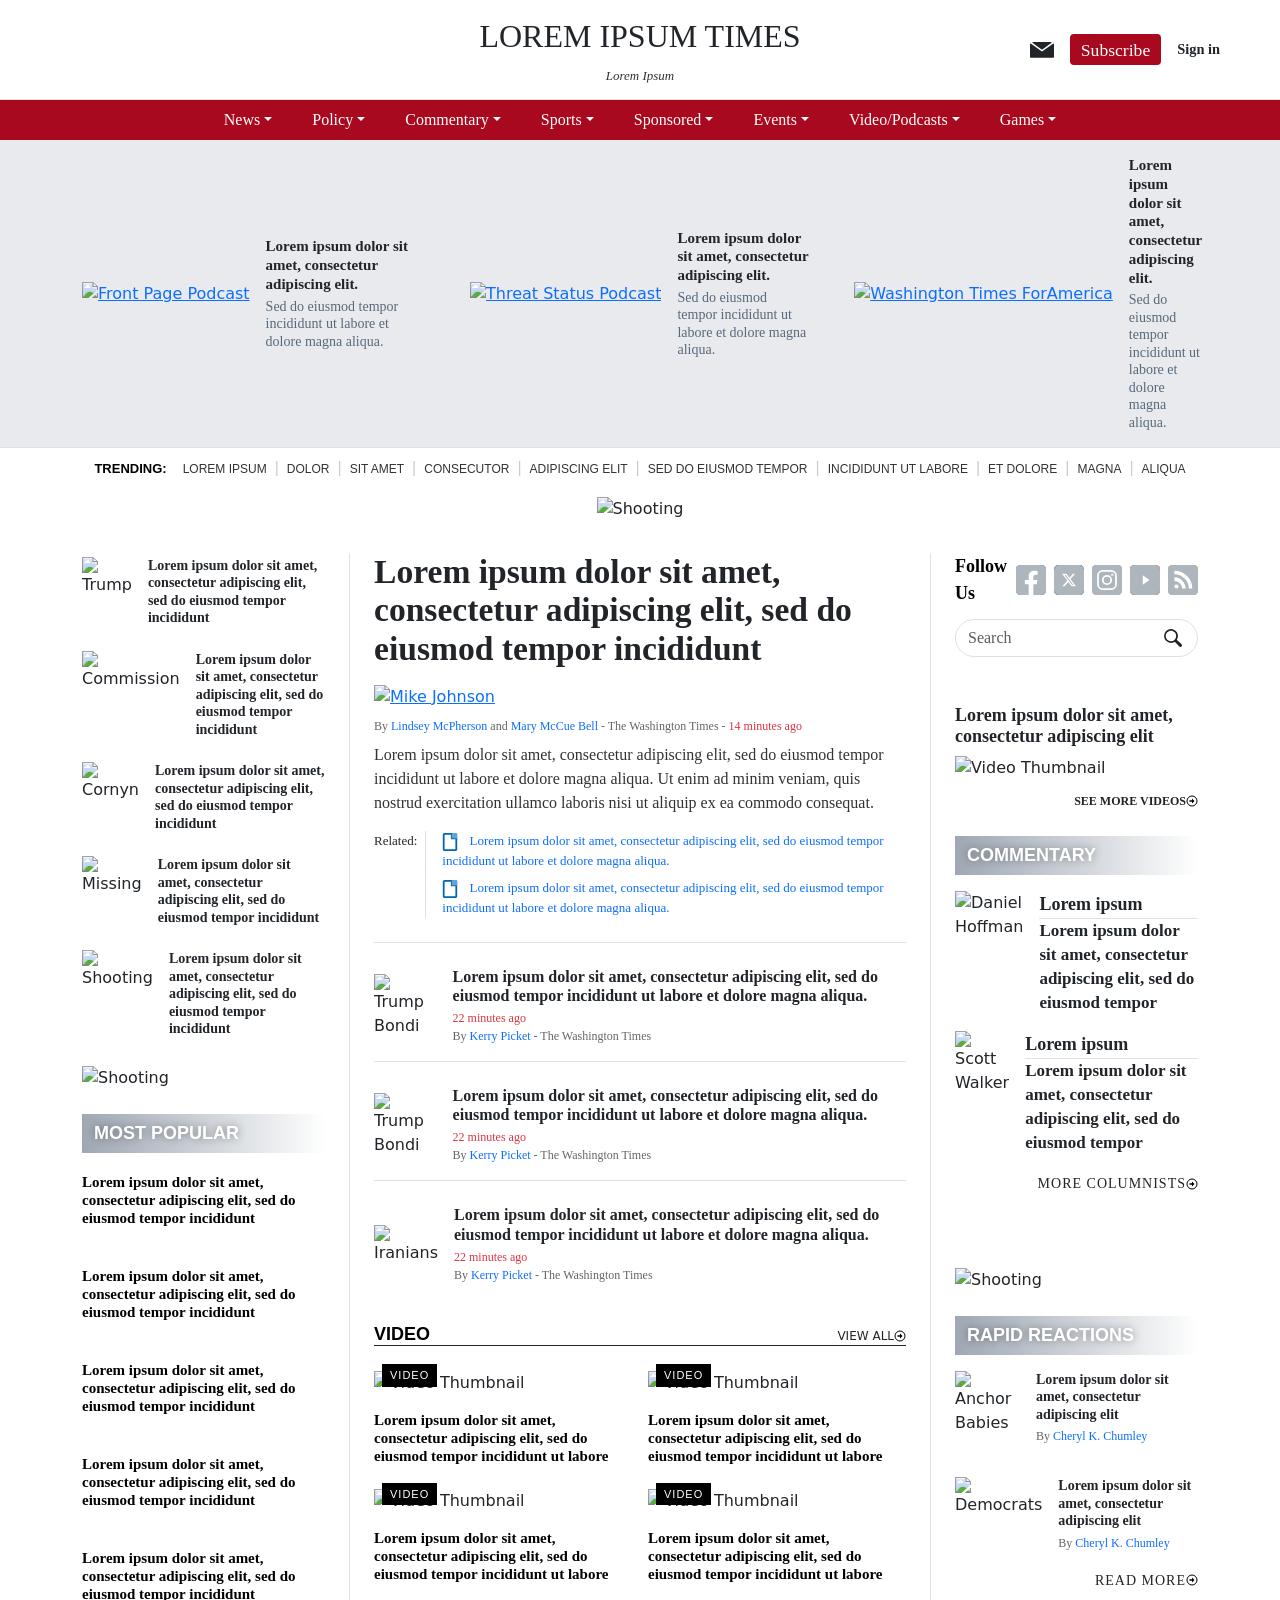
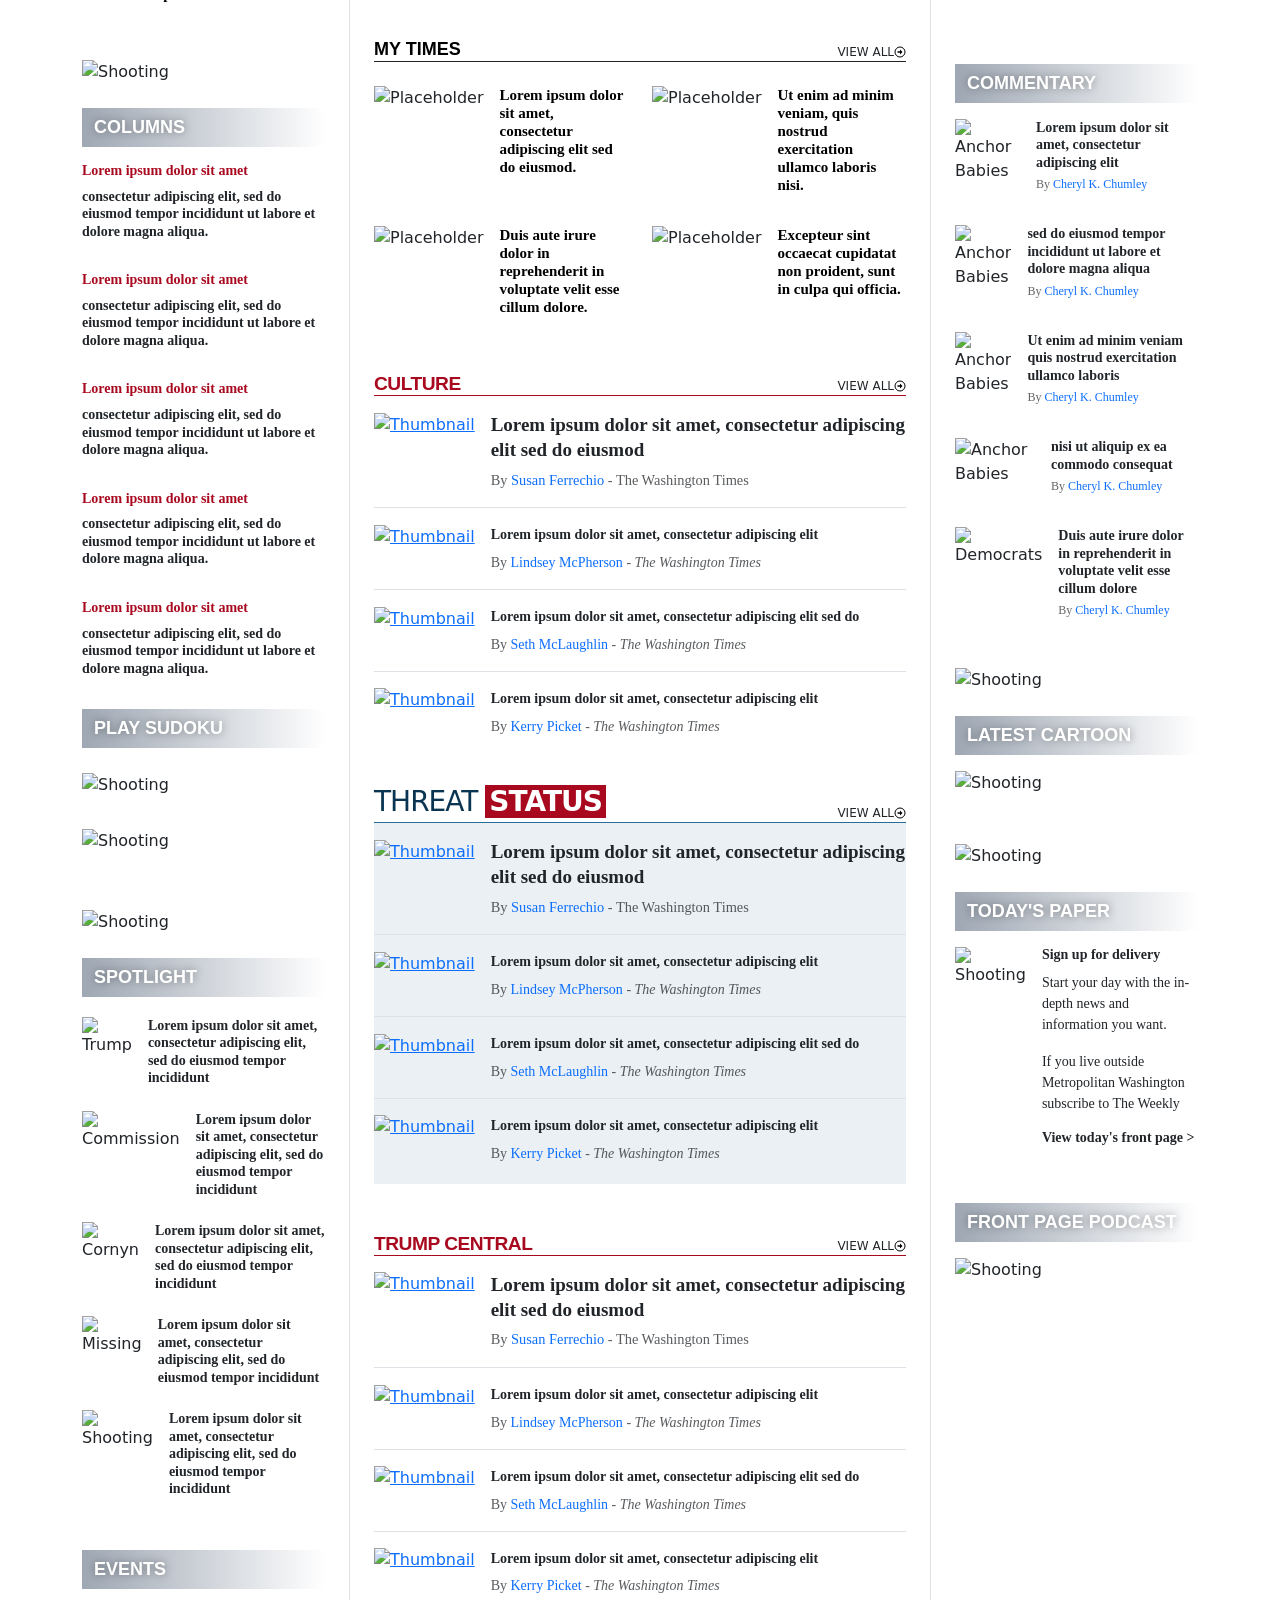
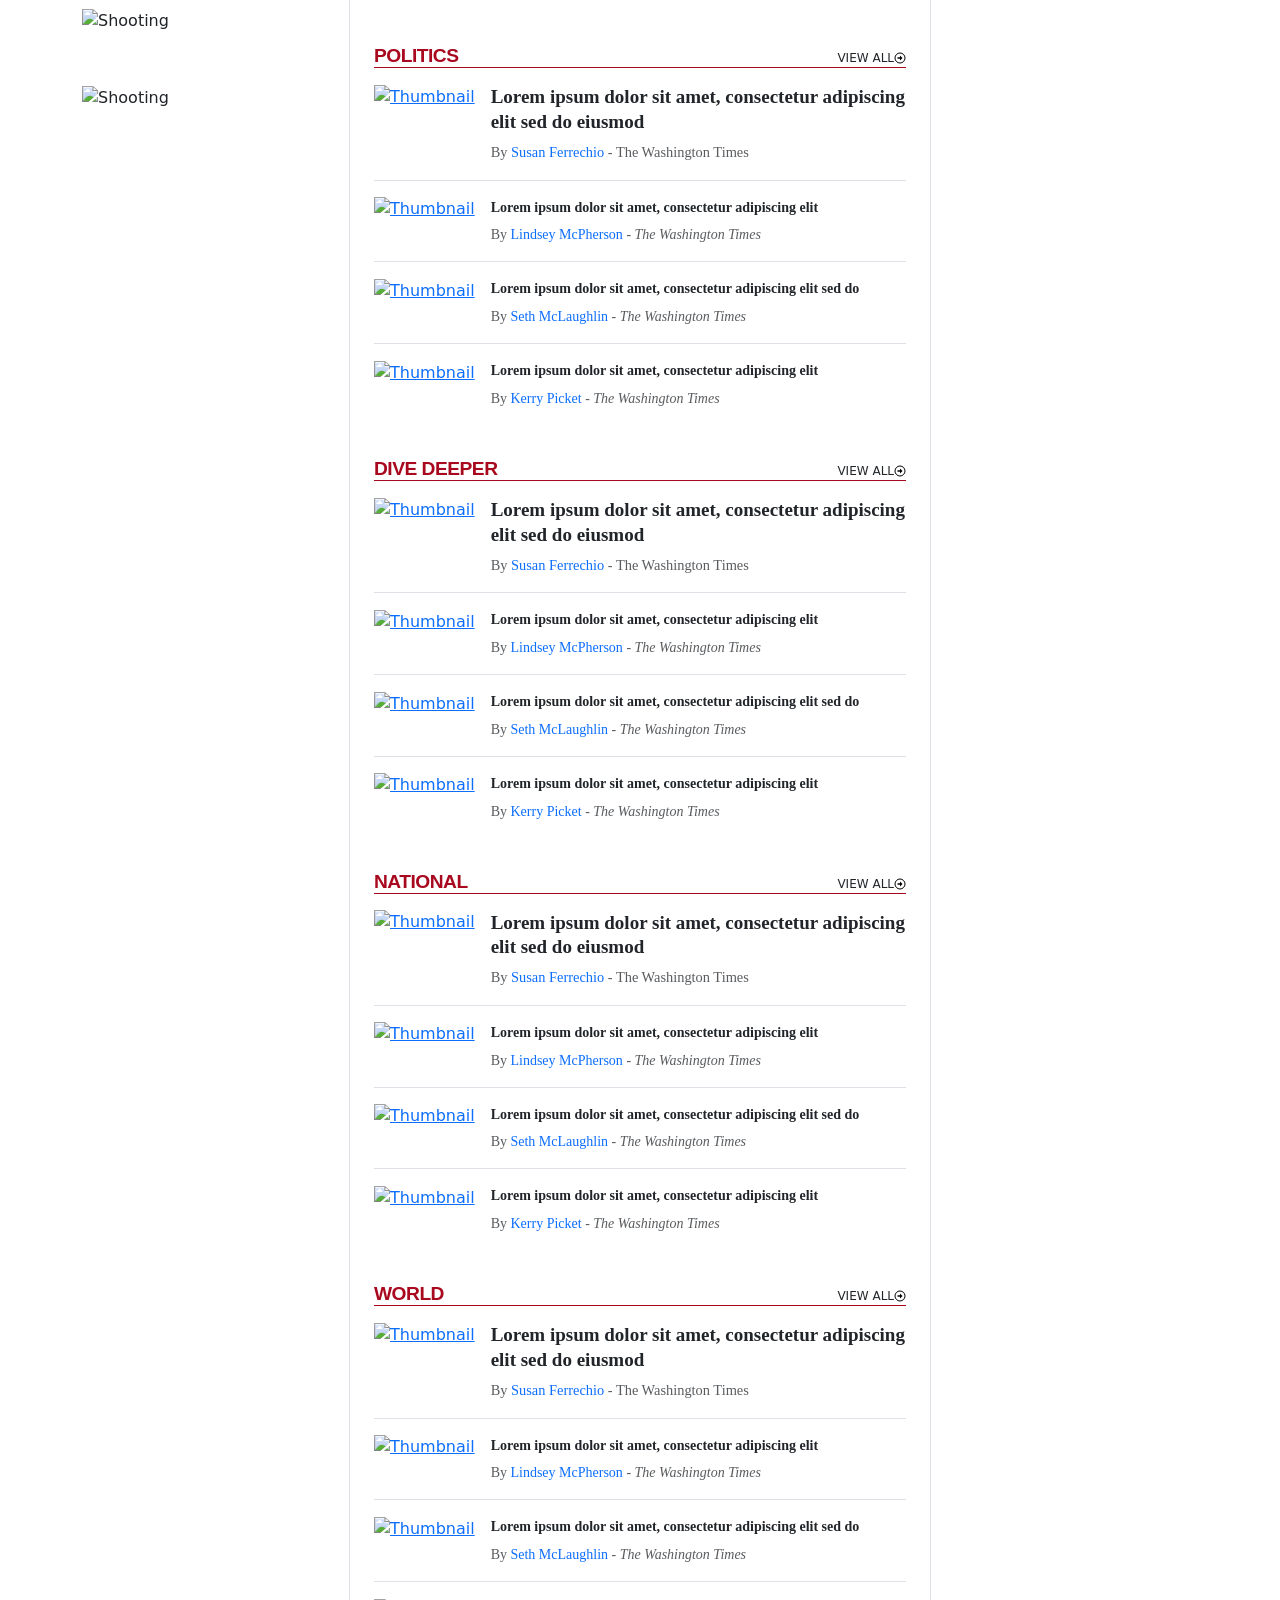
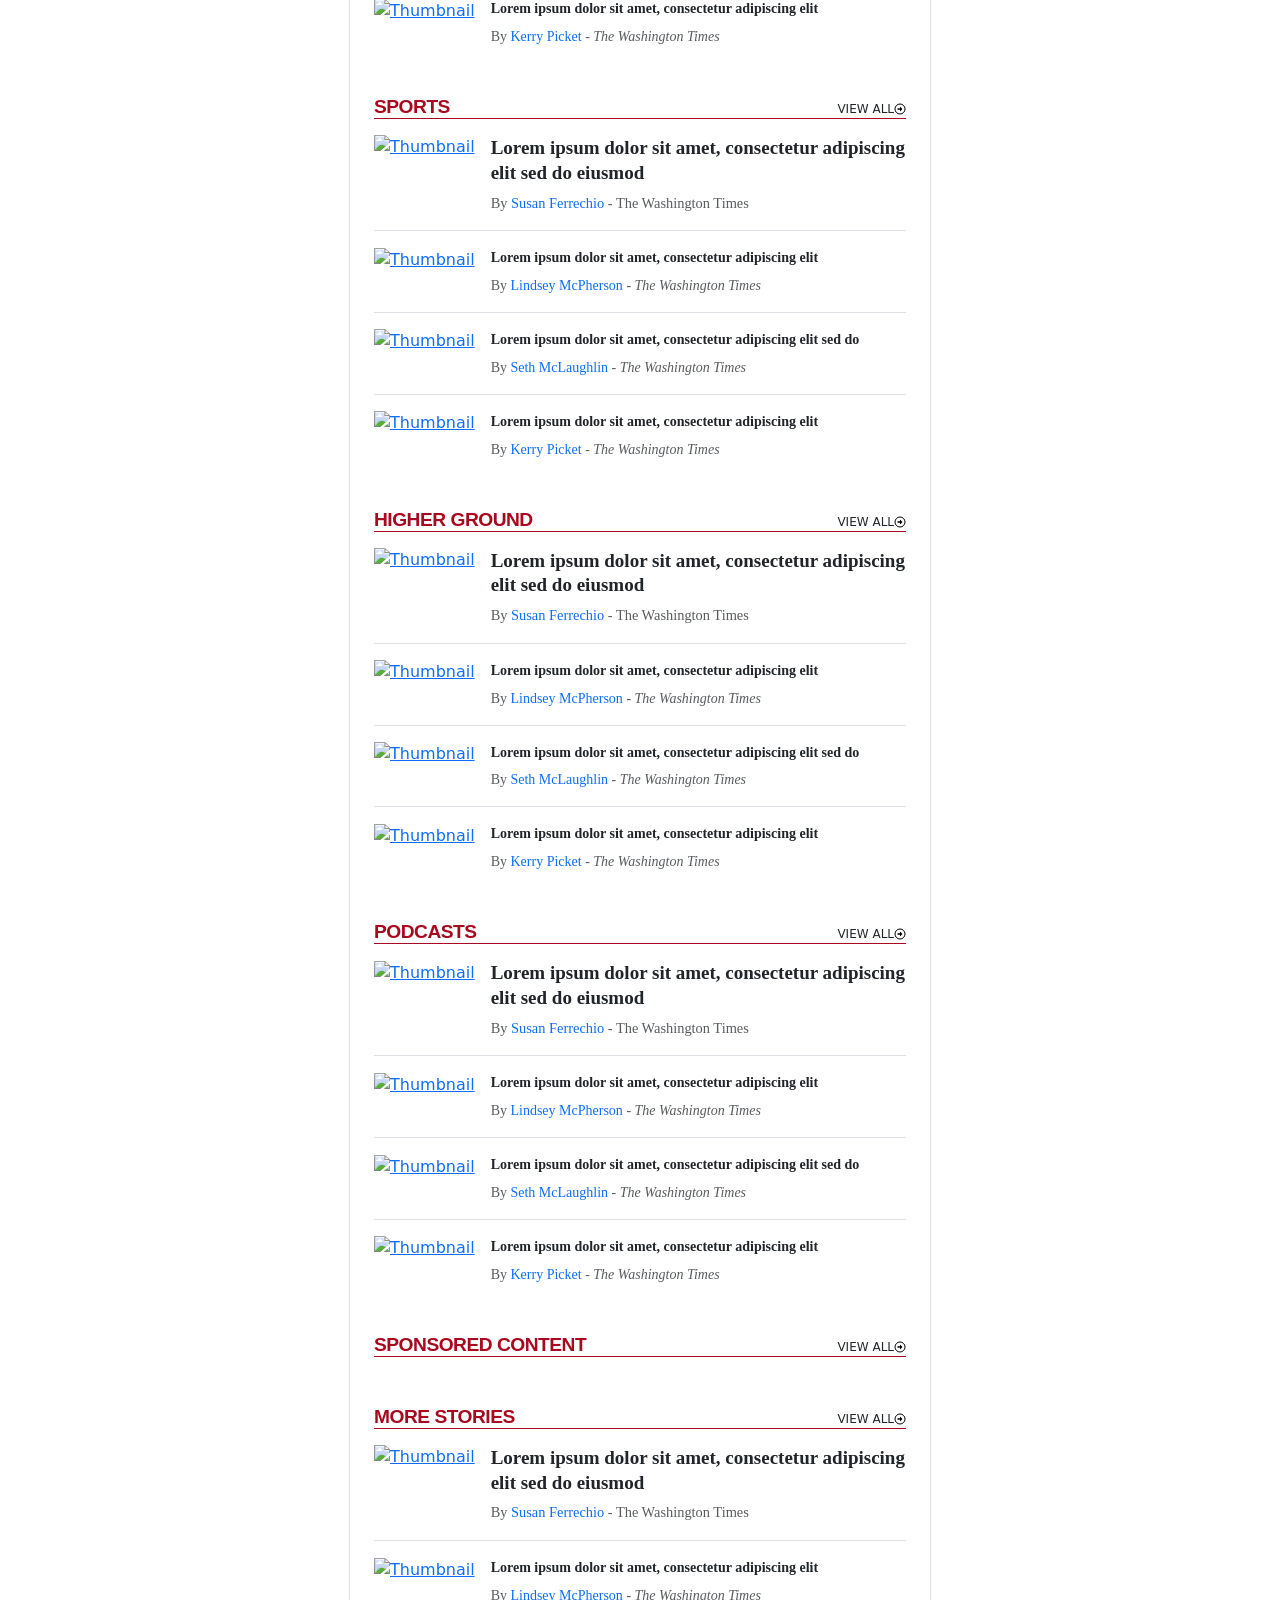
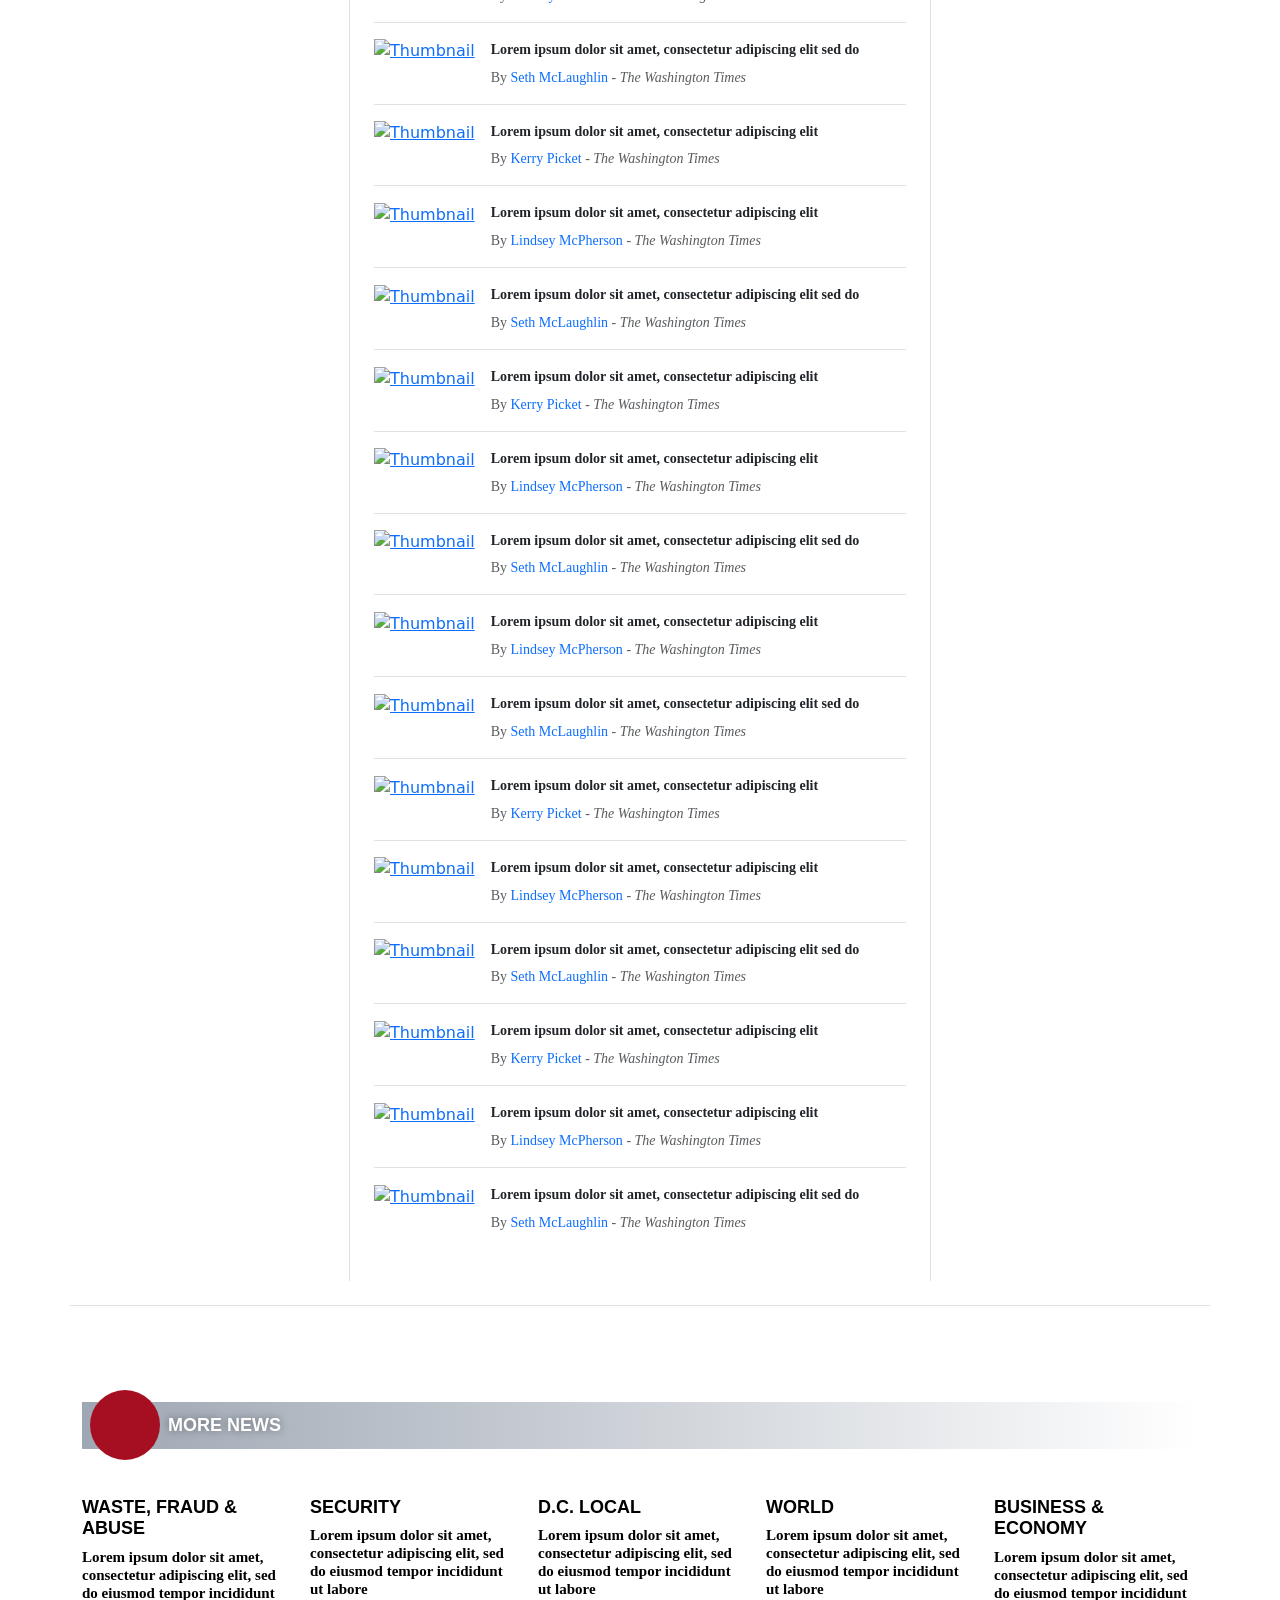
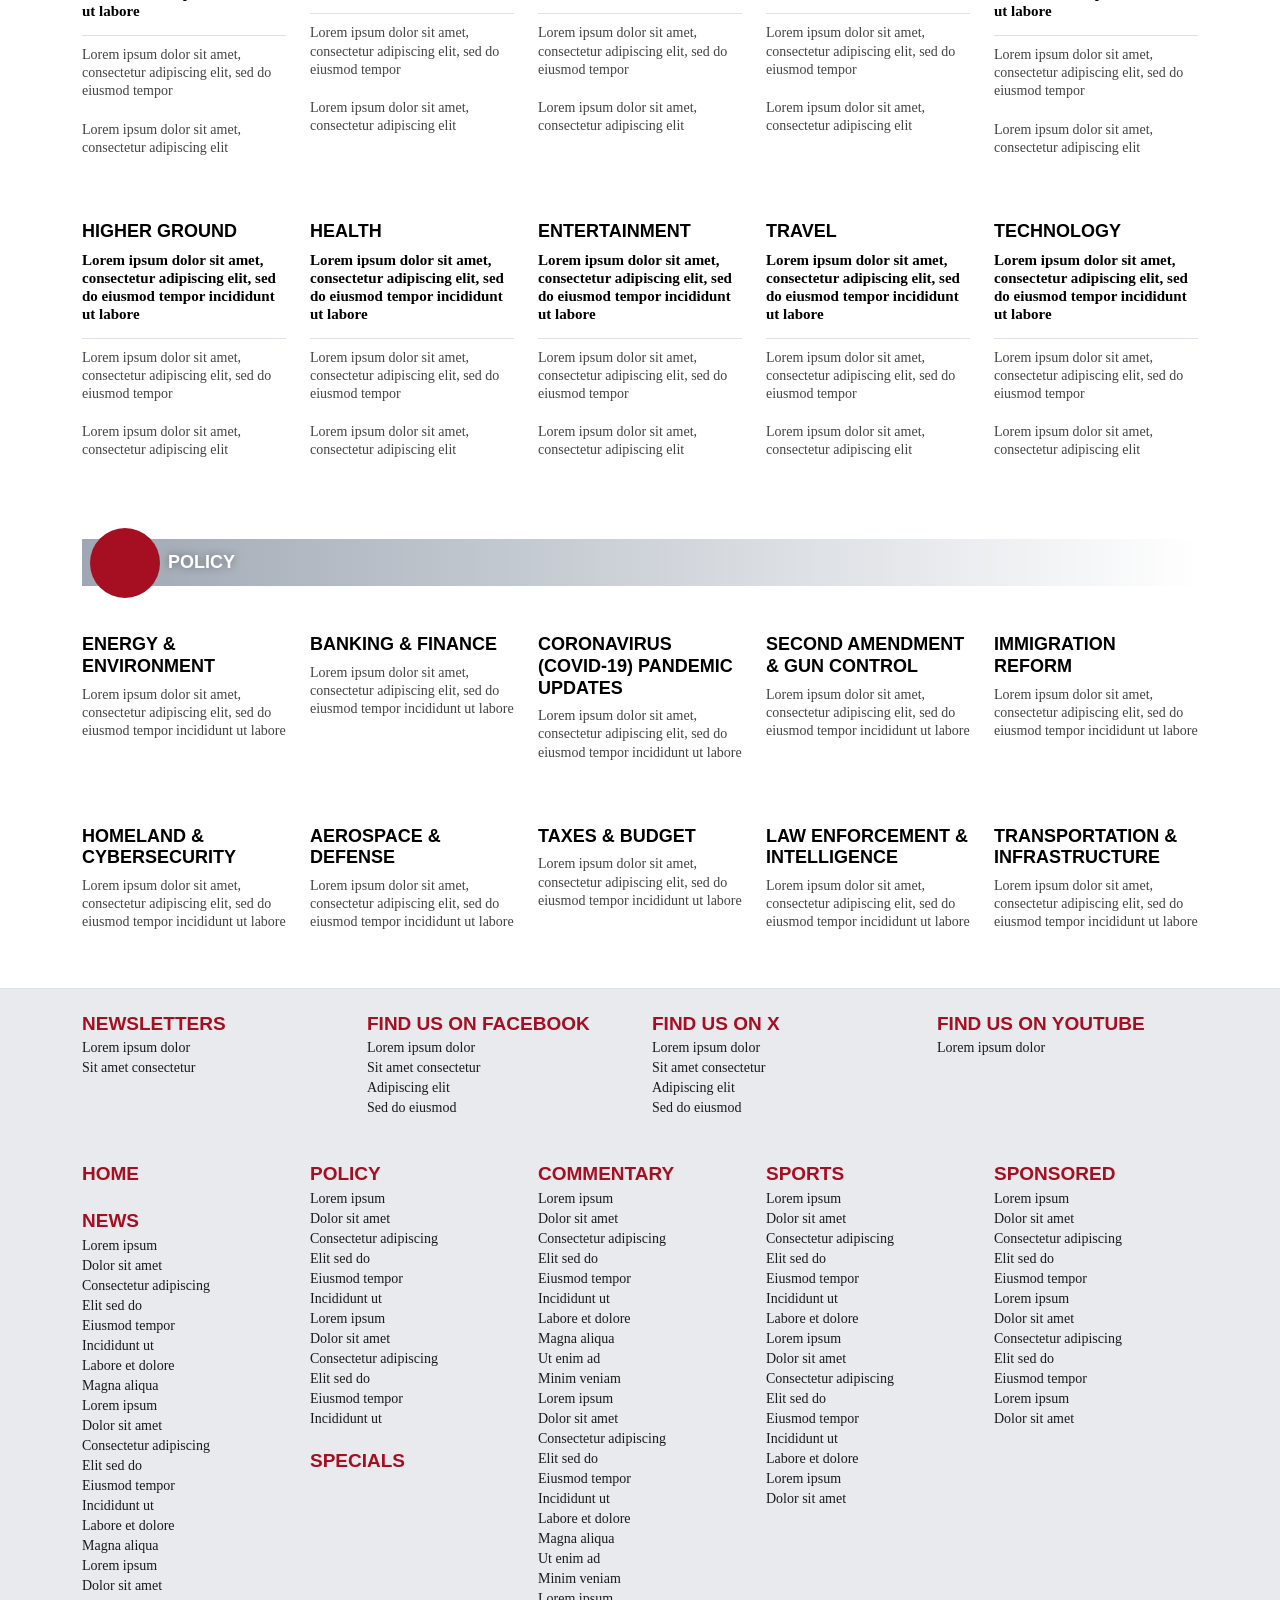
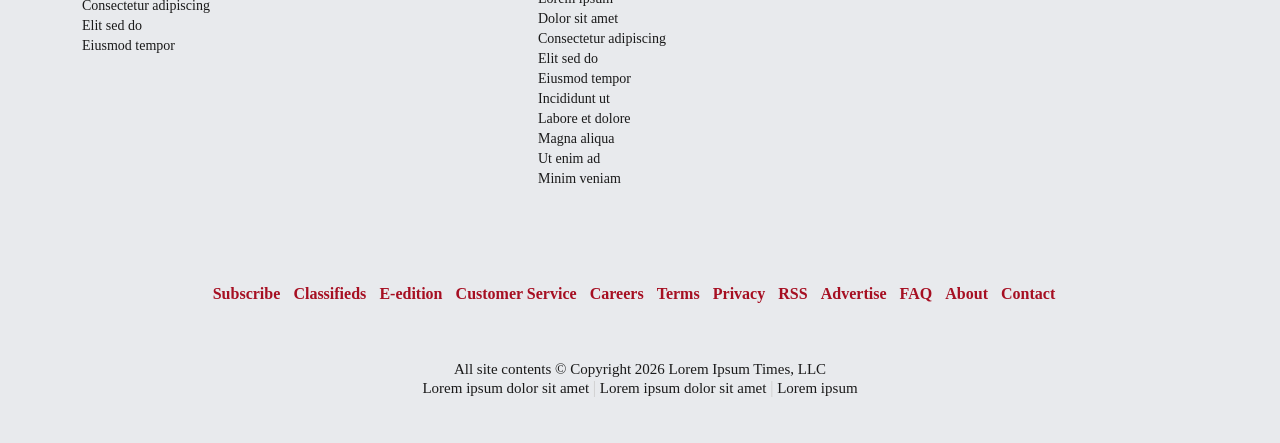
==== commit b1b83184: "end site appearance and fix some issues" ====
--- a/html/index.html
+++ b/html/index.html
@@ -314,7 +314,7 @@
         <!-- Trending topics -->
         <div id="trending-bar" class="py-2">
             <div class="container-fluid px-md-5">
-                <div class="trending-container">
+                <div class="trending-container list-inline">
                     <span class="trending-label me-2">TRENDING:</span>
 
                     <a href="#" class="trending-link">LOREM IPSUM</a>
@@ -558,37 +558,46 @@
 
     <div id="navbar-spacer"></div>
 
-    <div class=" mt-4">
-        <div class="container">
+    <div class="container text-center p-2">
+        <img src="https://placehold.co/900x220/171C57/fff?text=Advertisement" class="img-fluid object-fit-cover" alt="Shooting">
+    </div>
+
+    <div class="mt-4">
+        <div class="border-bottom container">
             <div class="row gx-4 gx-lg-5">
 
                 <!-- Sezione laterale sinistra -->
                 <div class="col-lg-3 mb-4">
                     <div class="d-flex flex-column gap-3 mb-4">
                         <article class="d-flex gap-3 align-items-start my-1">
-                            <img src="https://placehold.co/80x80" class="object-fit-cover" alt="Trump">
+                            <img src="https://placehold.co/80x80/EDEDED/EDEDED" class="object-fit-cover" alt="Trump">
                             <a href="#" class="text-dark fw-bold text-decoration-none lh-sm side-article-title">Lorem ipsum dolor sit amet, consectetur adipiscing elit, sed do eiusmod tempor incididunt</a>
                         </article>
 
                         <article class="d-flex gap-3 align-items-start my-1">
-                            <img src="https://placehold.co/80x80" class="object-fit-cover" alt="Commission">
+                            <img src="https://placehold.co/80x80/D6D6D6/D6D6D6" class="object-fit-cover" alt="Commission">
                             <a href="#" class="text-dark fw-bold text-decoration-none lh-sm side-article-title">Lorem ipsum dolor sit amet, consectetur adipiscing elit, sed do eiusmod tempor incididunt</a>
                         </article>
 
                         <article class="d-flex gap-3 align-items-start my-1">
-                            <img src="https://placehold.co/80x80" class="object-fit-cover" alt="Cornyn">
+                            <img src="https://placehold.co/80x80/C7C7C7/C7C7C7" class="object-fit-cover" alt="Cornyn">
                             <a href="#" class="text-dark fw-bold text-decoration-none lh-sm side-article-title">Lorem ipsum dolor sit amet, consectetur adipiscing elit, sed do eiusmod tempor incididunt</a>
                         </article>
 
                         <article class="d-flex gap-3 align-items-start my-1">
-                            <img src="https://placehold.co/80x80" class="object-fit-cover" alt="Missing">
+                            <img src="https://placehold.co/80x80/B3B3B3/B3B3B3" class="object-fit-cover" alt="Missing">
                             <a href="#" class="text-dark fw-bold text-decoration-none lh-sm side-article-title">Lorem ipsum dolor sit amet, consectetur adipiscing elit, sed do eiusmod tempor incididunt</a>
                         </article>
 
                         <article class="d-flex gap-3 align-items-start my-1">
-                            <img src="https://placehold.co/80x80" class="object-fit-cover" alt="Shooting">
+                            <img src="https://placehold.co/80x80/969696/969696" class="object-fit-cover" alt="Shooting">
                             <a href="#" class="text-dark fw-bold text-decoration-none lh-sm side-article-title">Lorem ipsum dolor sit amet, consectetur adipiscing elit, sed do eiusmod tempor incididunt</a>
                         </article>
+                    </div>
+
+                    <!-- ADV -->
+                    <div class="my-4">
+                        <img src="https://placehold.co/288x500/171C57/fff?text=Advertisement" class="img-fluid w-100 object-fit-cover" alt="Shooting">
                     </div>
 
                     <div class="mb-5">
@@ -624,6 +633,11 @@
                                 </h6>
                             </article>
                         </div>
+                    </div>
+
+                    <!-- ADV -->
+                    <div class="my-4">
+                        <img src="https://placehold.co/288x500/171C57/fff?text=Advertisement" class="img-fluid w-100 object-fit-cover" alt="Shooting">
                     </div>
 
                     <div class="mb-3">
@@ -680,77 +694,74 @@
                         <div class="section-banner">PLAY SUDOKU</div>
                         <div class="d-flex flex-column gap-3 mt-3">
                             <article class="my-2">
-                                <img src="https://placehold.co/288x288" class="img-fluid w-100 object-fit-cover" alt="Shooting">
+                                <img src="https://placehold.co/288x288/610000/fff?text=Play+Daily\nOnline\nSudoku" class="img-fluid w-100 object-fit-cover" alt="Shooting">
                             </article>
 
                             <article class="my-2">
-                                <img src="https://placehold.co/288x288" class="img-fluid w-100 object-fit-cover" alt="Shooting">
-                            </article>
-                        </div>
+                                <img src="https://placehold.co/288x288/610000/610000" class="img-fluid w-100 object-fit-cover" alt="Shooting">
+                            </article>
+                        </div>
+                    </div>
+
+                    <!-- ADV -->
+                    <div class="my-4">
+                        <img src="https://placehold.co/288x500/171C57/fff?text=Advertisement" class="img-fluid w-100 object-fit-cover" alt="Shooting">
                     </div>
 
                     <div class="mb-5">
                         <div class="section-banner">SPOTLIGHT</div>
                         <div class="d-flex flex-column gap-3 mt-3">
-                            <article class="d-flex gap-3 align-items-start mb-3">
-                                <img src="https://placehold.co/80x80" class="img-fluid object-fit-cover" alt="Anchor Babies">
-                                <div>
-                                    <h6 class="video-headline">
-                                        <a href="#">Lorem ipsum dolor sit amet, consectetur adipiscing elit, sed do eiusmod tempor incididunt</a>
-                                    </h6>
-                                </div>
-                            </article>
-                            <article class="d-flex gap-3 align-items-start mb-3">
-                                <img src="https://placehold.co/80x80" class="img-fluid object-fit-cover" alt="Anchor Babies">
-                                <div>
-                                    <h6 class="video-headline">
-                                        <a href="#">Lorem ipsum dolor sit amet, consectetur adipiscing elit, sed do eiusmod tempor incididunt</a>
-                                    </h6>
-                                </div>
-                            </article>
-                            <article class="d-flex gap-3 align-items-start mb-3">
-                                <img src="https://placehold.co/80x80" class="img-fluid object-fit-cover" alt="Anchor Babies">
-                                <div>
-                                    <h6 class="video-headline">
-                                        <a href="#">Lorem ipsum dolor sit amet, consectetur adipiscing elit, sed do eiusmod tempor incididunt</a>
-                                    </h6>
-                                </div>
-                            </article>
-                            <article class="d-flex gap-3 align-items-start mb-3">
-                                <img src="https://placehold.co/80x80" class="img-fluid object-fit-cover" alt="Anchor Babies">
-                                <div>
-                                    <h6 class="video-headline">
-                                        <a href="#">Lorem ipsum dolor sit amet, consectetur adipiscing elit, sed do eiusmod tempor incididunt</a>
-                                    </h6>
-                                </div>
-                            </article>
-                            <article class="d-flex gap-3 align-items-start">
-                                <img src="https://placehold.co/80x80" class="img-fluid object-fit-cover" alt="Democrats">
-                                <div>
-                                    <h6 class="video-headline">
-                                        <a href="#">Lorem ipsum dolor sit amet, consectetur adipiscing elit, sed do eiusmod tempor incididunt</a>
-                                    </h6>
-                                </div>
-                            </article>
-                        </div>
-                    </div>
-
-                    <div class="section-banner">EVENTS</div>
-                    <div class="d-flex flex-column gap-3 mt-3">
-                        <article class="my-1">
-                            <img src="https://placehold.co/288x288" class="img-fluid w-100 object-fit-cover" alt="Shooting">
-                        </article>
+                            <article class="d-flex gap-3 align-items-start my-1">
+                                <img src="https://placehold.co/80x80/EDEDED/EDEDED" class="object-fit-cover" alt="Trump">
+                                <a href="#" class="text-dark fw-bold text-decoration-none lh-sm side-article-title">Lorem ipsum dolor sit amet, consectetur adipiscing elit, sed do eiusmod tempor incididunt</a>
+                            </article>
+
+                            <article class="d-flex gap-3 align-items-start my-1">
+                                <img src="https://placehold.co/80x80/D6D6D6/D6D6D6" class="object-fit-cover" alt="Commission">
+                                <a href="#" class="text-dark fw-bold text-decoration-none lh-sm side-article-title">Lorem ipsum dolor sit amet, consectetur adipiscing elit, sed do eiusmod tempor incididunt</a>
+                            </article>
+
+                            <article class="d-flex gap-3 align-items-start my-1">
+                                <img src="https://placehold.co/80x80/C7C7C7/C7C7C7" class="object-fit-cover" alt="Cornyn">
+                                <a href="#" class="text-dark fw-bold text-decoration-none lh-sm side-article-title">Lorem ipsum dolor sit amet, consectetur adipiscing elit, sed do eiusmod tempor incididunt</a>
+                            </article>
+
+                            <article class="d-flex gap-3 align-items-start my-1">
+                                <img src="https://placehold.co/80x80/B3B3B3/B3B3B3" class="object-fit-cover" alt="Missing">
+                                <a href="#" class="text-dark fw-bold text-decoration-none lh-sm side-article-title">Lorem ipsum dolor sit amet, consectetur adipiscing elit, sed do eiusmod tempor incididunt</a>
+                            </article>
+
+                            <article class="d-flex gap-3 align-items-start my-1">
+                                <img src="https://placehold.co/80x80/969696/969696" class="object-fit-cover" alt="Shooting">
+                                <a href="#" class="text-dark fw-bold text-decoration-none lh-sm side-article-title">Lorem ipsum dolor sit amet, consectetur adipiscing elit, sed do eiusmod tempor incididunt</a>
+                            </article>
+                        </div>
+                    </div>
+
+                    <div class="mb-5">
+                        <div class="section-banner">EVENTS</div>
+                        <div class="d-flex flex-column gap-3 mt-3">
+                            <article class="my-1">
+                                <img src="https://placehold.co/288x288/969696/969696" class="img-fluid w-100 object-fit-cover" alt="Shooting">
+                            </article>
+                        </div>
+                    </div>
+
+                    <!-- ADV -->
+                    <div class="sticky-side-section my-4">
+                        <img src="https://placehold.co/288x500/171C57/fff?text=Advertisement" class="img-fluid w-100 object-fit-cover" alt="Shooting">
                     </div>
                 </div>
 
                 <!-- Sezione centrale -->
                 <div class="col-lg-6 mb-4 border-end border-start">
+                    <!-- Articolo principale -->
                     <article class="main-article border-bottom pb-4 mb-4">
                         <h1 class="serif-headline mb-3">
                             <a href="#" class="text-dark text-decoration-none">Lorem ipsum dolor sit amet, consectetur adipiscing elit, sed do eiusmod tempor incididunt</a>
                         </h1>
                         <a href="#">
-                            <img src="https://placehold.co/800x450" class="img-fluid w-100 mb-2" alt="Mike Johnson">
+                            <img src="https://placehold.co/800x450/969696/969696" class="img-fluid w-100 mb-2" alt="Mike Johnson">
                         </a>
                         <div class="article-meta mb-2">
                             By <a href="#" class="text-primary text-decoration-none">Lindsey McPherson</a> and <a href="#" class="text-primary text-decoration-none">Mary McCue Bell</a> - The Washington Times - <span class="text-danger">14 minutes ago</span>
@@ -781,9 +792,10 @@
                         </div>
                     </article>
 
+                    <!-- Sezione principale -->
                     <div class="d-flex flex-column gap-4">
                         <article class="d-flex gap-3 align-items-center border-bottom pb-3">
-                            <img src="https://placehold.co/80x80" class="object-fit-cover" alt="Trump Bondi">
+                            <img src="https://placehold.co/80x80/EDEDED/EDEDED" class="object-fit-cover" alt="Trump Bondi">
                             <div>
                                 <h3 class="h6 fw-bold mb-1"><a href="#" class="central-article-title text-dark text-decoration-none">Lorem ipsum dolor sit amet, consectetur adipiscing elit, sed do eiusmod tempor incididunt ut labore et dolore magna aliqua.</a></h3>
                                 <div class="article-meta"><span class="text-danger">22 minutes ago</span></div>
@@ -792,7 +804,7 @@
                         </article>
 
                         <article class="d-flex gap-3 align-items-center border-bottom pb-3">
-                            <img src="https://placehold.co/80x80" class="object-fit-cover" alt="Trump Bondi">
+                            <img src="https://placehold.co/80x80/D6D6D6/D6D6D6" class="object-fit-cover" alt="Trump Bondi">
                             <div>
                                 <h3 class="h6 fw-bold mb-1"><a href="#" class="central-article-title text-dark text-decoration-none">Lorem ipsum dolor sit amet, consectetur adipiscing elit, sed do eiusmod tempor incididunt ut labore et dolore magna aliqua.</a></h3>
                                 <div class="article-meta"><span class="text-danger">22 minutes ago</span></div>
@@ -801,7 +813,7 @@
                         </article>
 
                         <article class="d-flex gap-3 align-items-center pb-3">
-                            <img src="https://placehold.co/80x80" class="object-fit-cover" alt="Iranians">
+                            <img src="https://placehold.co/80x80/C7C7C7/C7C7C7" class="object-fit-cover" alt="Iranians">
                             <div>
                                 <h3 class="h6 fw-bold mb-1"><a href="#" class="central-article-title text-dark text-decoration-none">Lorem ipsum dolor sit amet, consectetur adipiscing elit, sed do eiusmod tempor incididunt ut labore et dolore magna aliqua.</a></h3>
                                 <div class="article-meta"><span class="text-danger">22 minutes ago</span></div>
@@ -811,23 +823,28 @@
                     </div>
 
                     <!-- Sezione Video -->
-                    <section class="news-section mt-4 mb-5">
-                        <div class="d-flex justify-content-between align-items-end border-bottom border-dark pb-1 mb-4">
-                            <h2 class="section-title-video fw-bold m-0">VIDEO</h2>
-                            <a href="#" class="text-uppercase text-dark text-decoration-none">
-                                View All <span style="font-size: 1rem; line-height: 0;">⊕</span>
+                    <section class="mt-4 mb-5">
+                        <div class="d-flex justify-content-between align-items-end border-bottom border-dark mb-4">
+                            <h2 class="section-title-video fw-bold text-black m-0">VIDEO</h2>
+                            <a href="#" class="d-inline-flex align-items-center text-uppercase text-dark text-decoration-none" style="font-size: 0.75rem;">
+                                View All
+                                <svg xmlns="http://www.w3.org/2000/svg" viewBox="0 0 24 24" width="12" height="12">
+                                    <circle cx="12" cy="12" r="10" stroke="black" stroke-width="2" fill="none" />
+
+                                    <path d="M7 10.5 H 12 V 7 L 17 12 L 12 17 V 13.5 H 7 Z" fill="black" />
+                                </svg>
                             </a>
                         </div>
 
-                        <div class="row g-4">
+                        <div class="row g-3">
                             <div class="col-md-6">
                                 <div class="video-card">
                                     <div class="video-thumb-wrapper position-relative">
-                                        <img src="https://placehold.co/400x250/000/fff?text=Video+Thumbnail" class="img-fluid" alt="Video Thumbnail">
+                                        <img src="https://placehold.co/300x180/1A1A1A/1A1A1A" class="img-fluid" alt="Video Thumbnail">
                                         <span class="video-label position-absolute bottom-0 start-0 m-2">VIDEO</span>
                                     </div>
                                     <h6 class="video-headline mt-3">
-                                        <a href="#">Reagan’s failed assassin says gala security at same Washington Hilton was ‘lax’</a>
+                                        <a href="#">Lorem ipsum dolor sit amet, consectetur adipiscing elit, sed do eiusmod tempor incididunt ut labore</a>
                                     </h6>
                                 </div>
                             </div>
@@ -835,11 +852,11 @@
                             <div class="col-md-6">
                                 <div class="video-card">
                                     <div class="video-thumb-wrapper position-relative">
-                                        <img src="https://placehold.co/600x400/000/fff?text=Video+Thumbnail" class="img-fluid" alt="Video Thumbnail">
+                                        <img src="https://placehold.co/300x180/1A1A1A/1A1A1A" class="img-fluid" alt="Video Thumbnail">
                                         <span class="video-label position-absolute bottom-0 start-0 m-2">VIDEO</span>
                                     </div>
                                     <h3 class="video-headline mt-3">
-                                        <a href="#">Republicans push White House ballroom bill after weekend assassination attempt</a>
+                                        <a href="#">Lorem ipsum dolor sit amet, consectetur adipiscing elit, sed do eiusmod tempor incididunt ut labore</a>
                                     </h3>
                                 </div>
                             </div>
@@ -847,11 +864,11 @@
                             <div class="col-md-6">
                                 <div class="video-card">
                                     <div class="video-thumb-wrapper position-relative">
-                                        <img src="https://placehold.co/600x400/000/fff?text=Video+Thumbnail" class="img-fluid" alt="Video Thumbnail">
+                                        <img src="https://placehold.co/300x180/1A1A1A/1A1A1A" class="img-fluid" alt="Video Thumbnail">
                                         <span class="video-label position-absolute bottom-0 start-0 m-2">VIDEO</span>
                                     </div>
                                     <h3 class="video-headline mt-3">
-                                        <a href="#">Gunman at correspondents’ dinner charged with trying to assassinate Trump</a>
+                                        <a href="#">Lorem ipsum dolor sit amet, consectetur adipiscing elit, sed do eiusmod tempor incididunt ut labore</a>
                                     </h3>
                                 </div>
                             </div>
@@ -859,11 +876,11 @@
                             <div class="col-md-6">
                                 <div class="video-card">
                                     <div class="video-thumb-wrapper position-relative">
-                                        <img src="https://placehold.co/600x400/000/fff?text=Video+Thumbnail" class="img-fluid" alt="Video Thumbnail">
+                                        <img src="https://placehold.co/300x180/1A1A1A/1A1A1A" class="img-fluid" alt="Video Thumbnail">
                                         <span class="video-label position-absolute bottom-0 start-0 m-2">VIDEO</span>
                                     </div>
                                     <h3 class="video-headline mt-3">
-                                        <a href="#">WHCD shooting suspect’s manifesto points to anti-Trump motive</a>
+                                        <a href="#">Lorem ipsum dolor sit amet, consectetur adipiscing elit, sed do eiusmod tempor incididunt ut labore</a>
                                     </h3>
                                 </div>
                             </div>
@@ -871,18 +888,23 @@
                     </section>
 
                     <!-- Sezione My Times -->
-                    <section class="news-section mb-5">
-                        <div class="d-flex justify-content-between align-items-end border-bottom border-dark pb-1 mb-4">
-                            <h2 class="section-title-video fw-bold m-0">MY TIMES</h2>
-                            <a href="#" class="text-uppercase text-dark text-decoration-none">
-                                View All <span style="font-size: 1rem; line-height: 0;">⊕</span>
+                    <section class="mb-5">
+                        <div class="d-flex justify-content-between align-items-end border-bottom border-dark mb-4">
+                            <h2 class="section-title-video fw-bold text-black m-0">MY TIMES</h2>
+                            <a href="#" class="d-inline-flex align-items-center text-uppercase text-dark text-decoration-none" style="font-size: 0.75rem;">
+                                View All
+                                <svg xmlns="http://www.w3.org/2000/svg" viewBox="0 0 24 24" width="12" height="12">
+                                    <circle cx="12" cy="12" r="10" stroke="black" stroke-width="2" fill="none" />
+
+                                    <path d="M7 10.5 H 12 V 7 L 17 12 L 12 17 V 13.5 H 7 Z" fill="black" />
+                                </svg>
                             </a>
                         </div>
 
                         <div class="row g-4">
                             <div class="col-md-6">
                                 <div class="d-flex align-items-start">
-                                    <img src="https://placehold.co/80x80/cccccc/666666?text=80x80" class="me-3 flex-shrink-0" alt="Placeholder">
+                                    <img src="https://placehold.co/80x80/6B6B6B/6B6B6B" class="me-3 flex-shrink-0" alt="Placeholder">
                                     <div>
                                         <h3 class="video-headline">
                                             <a href="#">Lorem ipsum dolor sit amet, consectetur adipiscing elit sed do eiusmod.</a>
@@ -893,7 +915,7 @@
 
                             <div class="col-md-6">
                                 <div class="d-flex align-items-start">
-                                    <img src="https://placehold.co/80x80/cccccc/666666?text=80x80" class="me-3 flex-shrink-0" alt="Placeholder">
+                                    <img src="https://placehold.co/80x80/6B6B6B/6B6B6B" class="me-3 flex-shrink-0" alt="Placeholder">
                                     <div>
                                         <h3 class="video-headline">
                                             <a href="#">Ut enim ad minim veniam, quis nostrud exercitation ullamco laboris nisi.</a>
@@ -904,7 +926,7 @@
 
                             <div class="col-md-6">
                                 <div class="d-flex align-items-start">
-                                    <img src="https://placehold.co/80x80/cccccc/666666?text=80x80" class="me-3 flex-shrink-0" alt="Placeholder">
+                                    <img src="https://placehold.co/80x80/6B6B6B/6B6B6B" class="me-3 flex-shrink-0" alt="Placeholder">
                                     <div>
                                         <h3 class="video-headline">
                                             <a href="#">Duis aute irure dolor in reprehenderit in voluptate velit esse cillum dolore.</a>
@@ -915,7 +937,7 @@
 
                             <div class="col-md-6">
                                 <div class="d-flex align-items-start">
-                                    <img src="https://placehold.co/80x80/cccccc/666666?text=80x80" class="me-3 flex-shrink-0" alt="Placeholder">
+                                    <img src="https://placehold.co/80x80/6B6B6B/6B6B6B" class="me-3 flex-shrink-0" alt="Placeholder">
                                     <div>
                                         <h3 class="video-headline">
                                             <a href="#">Excepteur sint occaecat cupidatat non proident, sunt in culpa qui officia.</a>
@@ -926,14 +948,20 @@
                         </div>
                     </section>
 
-                    <div class="news-section mb-5">
+                    <!-- Sottosezione centrale 1 -->
+                    <div class="mb-5">
 
                         <div class="central-subsection d-flex justify-content-between align-items-end">
                             <h3 class="central-title text-uppercase fw-bold m-0">
                                 CULTURE
                             </h3>
-                            <a href="#" class="text-uppercase text-dark text-decoration-none" style="font-size: 0.75rem;">
-                                Lorem ipsum <span style="font-size: 1rem; line-height: 0;">⊕</span>
+                            <a href="#" class="d-inline-flex align-items-center text-uppercase text-dark text-decoration-none" style="font-size: 0.75rem;">
+                                VIEW ALL
+                                <svg xmlns="http://www.w3.org/2000/svg" viewBox="0 0 24 24" width="12" height="12">
+                                    <circle cx="12" cy="12" r="10" stroke="black" stroke-width="2" fill="none" />
+
+                                    <path d="M7 10.5 H 12 V 7 L 17 12 L 12 17 V 13.5 H 7 Z" fill="black" />
+                                </svg>
                             </a>
                         </div>
 
@@ -942,7 +970,7 @@
                             <article class="d-flex gap-3 mb-3 pb-3 border-bottom">
                                 <div class="flex-shrink-0">
                                     <a href="#">
-                                        <img src="https://placehold.co/160x100" alt="Thumbnail">
+                                        <img src="https://placehold.co/160x100/969696/969696" alt="Thumbnail">
                                     </a>
                                 </div>
                                 <div class="flex-grow-1">
@@ -960,7 +988,7 @@
                             <article class="d-flex gap-3 mb-3 pb-3 border-bottom">
                                 <div class="flex-shrink-0">
                                     <a href="#">
-                                        <img src="https://placehold.co/80x80" alt="Thumbnail">
+                                        <img src="https://placehold.co/80x80/B3B3B3/B3B3B3" alt="Thumbnail">
                                     </a>
                                 </div>
                                 <div class="flex-grow-1">
@@ -978,7 +1006,7 @@
                             <article class="d-flex gap-3 mb-3 pb-3 border-bottom">
                                 <div class="flex-shrink-0">
                                     <a href="#">
-                                        <img src="https://placehold.co/80x80" alt="Thumbnail">
+                                        <img src="https://placehold.co/80x80/C7C7C7/C7C7C7" alt="Thumbnail">
                                     </a>
                                 </div>
                                 <div class="flex-grow-1">
@@ -996,7 +1024,106 @@
                             <article class="d-flex gap-3 mb-3">
                                 <div class="flex-shrink-0">
                                     <a href="#">
-                                        <img src="https://placehold.co/80x80" alt="Thumbnail">
+                                        <img src="https://placehold.co/80x80/D6D6D6/D6D6D6" alt="Thumbnail">
+                                    </a>
+                                </div>
+                                <div class="flex-grow-1">
+                                    <h6 class="h6 fw-bold mb-2">
+                                        <a href="#" class="side-article-title text-dark text-decoration-none">
+                                            Lorem ipsum dolor sit amet, consectetur adipiscing elit
+                                        </a>
+                                    </h6>
+                                    <div class="article-meta text-muted small">
+                                        By <span class="text-primary">Kerry Picket</span> - <em>The Washington Times</em>
+                                    </div>
+                                </div>
+                            </article>
+
+                        </div>
+                    </div>
+
+                    <!-- Sezione Threat Status -->
+                    <div class="mb-5">
+
+                        <div class="threat-status-subsection d-flex justify-content-between align-items-end ">
+                            <div class="d-flex align-items-center">
+                                <h3 class="text-uppercase mb-1" style="color: #093552; letter-spacing: -1px;">
+                                    THREAT&nbsp;
+                                </h3>
+                                <h3 class="text-uppercase text-white fw-bold mb-1 px-1" style="background-color: #a9091f; letter-spacing: -1px;">
+                                    STATUS
+                                </h3>
+                            </div>
+                            <a href="#" class="d-inline-flex align-items-center text-uppercase text-dark text-decoration-none" style="font-size: 0.75rem;">
+                                VIEW ALL
+                                <svg xmlns="http://www.w3.org/2000/svg" viewBox="0 0 24 24" width="12" height="12">
+                                    <circle cx="12" cy="12" r="10" stroke="black" stroke-width="2" fill="none" />
+
+                                    <path d="M7 10.5 H 12 V 7 L 17 12 L 12 17 V 13.5 H 7 Z" fill="black" />
+                                </svg>
+                            </a>
+                        </div>
+
+                        <div class="articles-list pt-3 pb-1" style="background-color: #EAF0F3;">
+
+                            <article class="d-flex gap-3 mb-3 pb-3 border-bottom">
+                                <div class="flex-shrink-0">
+                                    <a href="#">
+                                        <img src="https://placehold.co/160x100/969696/969696" alt="Thumbnail">
+                                    </a>
+                                </div>
+                                <div class="flex-grow-1">
+                                    <h5 class="h5 fw-bold mb-2">
+                                        <a href="#" class="side-article-title text-dark text-decoration-none" style="font-size: 19px;">
+                                            Lorem ipsum dolor sit amet, consectetur adipiscing elit sed do eiusmod
+                                        </a>
+                                    </h5>
+                                    <div class="article-meta text-muted" style="font-size: 0.9rem;">
+                                        By <span class="text-primary">Susan Ferrechio</span> - <em class="fst-normal">The Washington Times</em>
+                                    </div>
+                                </div>
+                            </article>
+
+                            <article class="d-flex gap-3 mb-3 pb-3 border-bottom">
+                                <div class="flex-shrink-0">
+                                    <a href="#">
+                                        <img src="https://placehold.co/80x80/B3B3B3/B3B3B3" alt="Thumbnail">
+                                    </a>
+                                </div>
+                                <div class="flex-grow-1">
+                                    <h6 class="h6 fw-bold mb-2">
+                                        <a href="#" class="side-article-title text-dark text-decoration-none">
+                                            Lorem ipsum dolor sit amet, consectetur adipiscing elit
+                                        </a>
+                                    </h6>
+                                    <div class="article-meta text-muted small">
+                                        By <span class="text-primary">Lindsey McPherson</span> - <em>The Washington Times</em>
+                                    </div>
+                                </div>
+                            </article>
+
+                            <article class="d-flex gap-3 mb-3 pb-3 border-bottom">
+                                <div class="flex-shrink-0">
+                                    <a href="#">
+                                        <img src="https://placehold.co/80x80/C7C7C7/C7C7C7" alt="Thumbnail">
+                                    </a>
+                                </div>
+                                <div class="flex-grow-1">
+                                    <h6 class="h6 fw-bold mb-2">
+                                        <a href="#" class="side-article-title text-dark text-decoration-none">
+                                            Lorem ipsum dolor sit amet, consectetur adipiscing elit sed do
+                                        </a>
+                                    </h6>
+                                    <div class="article-meta text-muted small">
+                                        By <span class="text-primary">Seth McLaughlin</span> - <em>The Washington Times</em>
+                                    </div>
+                                </div>
+                            </article>
+
+                            <article class="d-flex gap-3 mb-3">
+                                <div class="flex-shrink-0">
+                                    <a href="#">
+                                        <img src="https://placehold.co/80x80/D6D6D6/D6D6D6" alt="Thumbnail">
                                     </a>
                                 </div>
                                 <div class="flex-grow-1">
@@ -1020,8 +1147,13 @@
                             <h3 class="central-title text-uppercase fw-bold m-0">
                                 TRUMP CENTRAL
                             </h3>
-                            <a href="#" class="text-uppercase text-dark text-decoration-none" style="font-size: 0.75rem;">
-                                Lorem ipsum <span style="font-size: 1rem; line-height: 0;">⊕</span>
+                            <a href="#" class="d-inline-flex align-items-center text-uppercase text-dark text-decoration-none" style="font-size: 0.75rem;">
+                                VIEW ALL
+                                <svg xmlns="http://www.w3.org/2000/svg" viewBox="0 0 24 24" width="12" height="12">
+                                    <circle cx="12" cy="12" r="10" stroke="black" stroke-width="2" fill="none" />
+
+                                    <path d="M7 10.5 H 12 V 7 L 17 12 L 12 17 V 13.5 H 7 Z" fill="black" />
+                                </svg>
                             </a>
                         </div>
 
@@ -1030,7 +1162,7 @@
                             <article class="d-flex gap-3 mb-3 pb-3 border-bottom">
                                 <div class="flex-shrink-0">
                                     <a href="#">
-                                        <img src="https://placehold.co/160x100" alt="Thumbnail">
+                                        <img src="https://placehold.co/160x100/969696/969696" alt="Thumbnail">
                                     </a>
                                 </div>
                                 <div class="flex-grow-1">
@@ -1048,7 +1180,7 @@
                             <article class="d-flex gap-3 mb-3 pb-3 border-bottom">
                                 <div class="flex-shrink-0">
                                     <a href="#">
-                                        <img src="https://placehold.co/80x80" alt="Thumbnail">
+                                        <img src="https://placehold.co/80x80/B3B3B3/B3B3B3" alt="Thumbnail">
                                     </a>
                                 </div>
                                 <div class="flex-grow-1">
@@ -1066,7 +1198,7 @@
                             <article class="d-flex gap-3 mb-3 pb-3 border-bottom">
                                 <div class="flex-shrink-0">
                                     <a href="#">
-                                        <img src="https://placehold.co/80x80" alt="Thumbnail">
+                                        <img src="https://placehold.co/80x80/C7C7C7/C7C7C7" alt="Thumbnail">
                                     </a>
                                 </div>
                                 <div class="flex-grow-1">
@@ -1084,7 +1216,7 @@
                             <article class="d-flex gap-3 mb-3">
                                 <div class="flex-shrink-0">
                                     <a href="#">
-                                        <img src="https://placehold.co/80x80" alt="Thumbnail">
+                                        <img src="https://placehold.co/80x80/D6D6D6/D6D6D6" alt="Thumbnail">
                                     </a>
                                 </div>
                                 <div class="flex-grow-1">
@@ -1108,8 +1240,13 @@
                             <h3 class="central-title text-uppercase fw-bold m-0">
                                 POLITICS
                             </h3>
-                            <a href="#" class="text-uppercase text-dark text-decoration-none" style="font-size: 0.75rem;">
-                                Lorem ipsum <span style="font-size: 1rem; line-height: 0;">⊕</span>
+                            <a href="#" class="d-inline-flex align-items-center text-uppercase text-dark text-decoration-none" style="font-size: 0.75rem;">
+                                VIEW ALL
+                                <svg xmlns="http://www.w3.org/2000/svg" viewBox="0 0 24 24" width="12" height="12">
+                                    <circle cx="12" cy="12" r="10" stroke="black" stroke-width="2" fill="none" />
+
+                                    <path d="M7 10.5 H 12 V 7 L 17 12 L 12 17 V 13.5 H 7 Z" fill="black" />
+                                </svg>
                             </a>
                         </div>
 
@@ -1118,7 +1255,7 @@
                             <article class="d-flex gap-3 mb-3 pb-3 border-bottom">
                                 <div class="flex-shrink-0">
                                     <a href="#">
-                                        <img src="https://placehold.co/160x100" alt="Thumbnail">
+                                        <img src="https://placehold.co/160x100/969696/969696" alt="Thumbnail">
                                     </a>
                                 </div>
                                 <div class="flex-grow-1">
@@ -1136,7 +1273,7 @@
                             <article class="d-flex gap-3 mb-3 pb-3 border-bottom">
                                 <div class="flex-shrink-0">
                                     <a href="#">
-                                        <img src="https://placehold.co/80x80" alt="Thumbnail">
+                                        <img src="https://placehold.co/80x80/B3B3B3/B3B3B3" alt="Thumbnail">
                                     </a>
                                 </div>
                                 <div class="flex-grow-1">
@@ -1154,7 +1291,7 @@
                             <article class="d-flex gap-3 mb-3 pb-3 border-bottom">
                                 <div class="flex-shrink-0">
                                     <a href="#">
-                                        <img src="https://placehold.co/80x80" alt="Thumbnail">
+                                        <img src="https://placehold.co/80x80/C7C7C7/C7C7C7" alt="Thumbnail">
                                     </a>
                                 </div>
                                 <div class="flex-grow-1">
@@ -1172,7 +1309,7 @@
                             <article class="d-flex gap-3 mb-3">
                                 <div class="flex-shrink-0">
                                     <a href="#">
-                                        <img src="https://placehold.co/80x80" alt="Thumbnail">
+                                        <img src="https://placehold.co/80x80/D6D6D6/D6D6D6" alt="Thumbnail">
                                     </a>
                                 </div>
                                 <div class="flex-grow-1">
@@ -1196,8 +1333,13 @@
                             <h3 class="central-title text-uppercase fw-bold m-0">
                                 DIVE DEEPER
                             </h3>
-                            <a href="#" class="text-uppercase text-dark text-decoration-none" style="font-size: 0.75rem;">
-                                Lorem ipsum <span style="font-size: 1rem; line-height: 0;">⊕</span>
+                            <a href="#" class="d-inline-flex align-items-center text-uppercase text-dark text-decoration-none" style="font-size: 0.75rem;">
+                                VIEW ALL
+                                <svg xmlns="http://www.w3.org/2000/svg" viewBox="0 0 24 24" width="12" height="12">
+                                    <circle cx="12" cy="12" r="10" stroke="black" stroke-width="2" fill="none" />
+
+                                    <path d="M7 10.5 H 12 V 7 L 17 12 L 12 17 V 13.5 H 7 Z" fill="black" />
+                                </svg>
                             </a>
                         </div>
 
@@ -1206,7 +1348,7 @@
                             <article class="d-flex gap-3 mb-3 pb-3 border-bottom">
                                 <div class="flex-shrink-0">
                                     <a href="#">
-                                        <img src="https://placehold.co/160x100" alt="Thumbnail">
+                                        <img src="https://placehold.co/160x100/969696/969696" alt="Thumbnail">
                                     </a>
                                 </div>
                                 <div class="flex-grow-1">
@@ -1224,7 +1366,7 @@
                             <article class="d-flex gap-3 mb-3 pb-3 border-bottom">
                                 <div class="flex-shrink-0">
                                     <a href="#">
-                                        <img src="https://placehold.co/80x80" alt="Thumbnail">
+                                        <img src="https://placehold.co/80x80/B3B3B3/B3B3B3" alt="Thumbnail">
                                     </a>
                                 </div>
                                 <div class="flex-grow-1">
@@ -1242,7 +1384,7 @@
                             <article class="d-flex gap-3 mb-3 pb-3 border-bottom">
                                 <div class="flex-shrink-0">
                                     <a href="#">
-                                        <img src="https://placehold.co/80x80" alt="Thumbnail">
+                                        <img src="https://placehold.co/80x80/C7C7C7/C7C7C7" alt="Thumbnail">
                                     </a>
                                 </div>
                                 <div class="flex-grow-1">
@@ -1260,7 +1402,7 @@
                             <article class="d-flex gap-3 mb-3">
                                 <div class="flex-shrink-0">
                                     <a href="#">
-                                        <img src="https://placehold.co/80x80" alt="Thumbnail">
+                                        <img src="https://placehold.co/80x80/D6D6D6/D6D6D6" alt="Thumbnail">
                                     </a>
                                 </div>
                                 <div class="flex-grow-1">
@@ -1284,8 +1426,13 @@
                             <h3 class="central-title text-uppercase fw-bold m-0">
                                 NATIONAL
                             </h3>
-                            <a href="#" class="text-uppercase text-dark text-decoration-none" style="font-size: 0.75rem;">
-                                Lorem ipsum <span style="font-size: 1rem; line-height: 0;">⊕</span>
+                            <a href="#" class="d-inline-flex align-items-center text-uppercase text-dark text-decoration-none" style="font-size: 0.75rem;">
+                                VIEW ALL
+                                <svg xmlns="http://www.w3.org/2000/svg" viewBox="0 0 24 24" width="12" height="12">
+                                    <circle cx="12" cy="12" r="10" stroke="black" stroke-width="2" fill="none" />
+
+                                    <path d="M7 10.5 H 12 V 7 L 17 12 L 12 17 V 13.5 H 7 Z" fill="black" />
+                                </svg>
                             </a>
                         </div>
 
@@ -1294,7 +1441,7 @@
                             <article class="d-flex gap-3 mb-3 pb-3 border-bottom">
                                 <div class="flex-shrink-0">
                                     <a href="#">
-                                        <img src="https://placehold.co/160x100" alt="Thumbnail">
+                                        <img src="https://placehold.co/160x100/969696/969696" alt="Thumbnail">
                                     </a>
                                 </div>
                                 <div class="flex-grow-1">
@@ -1312,7 +1459,7 @@
                             <article class="d-flex gap-3 mb-3 pb-3 border-bottom">
                                 <div class="flex-shrink-0">
                                     <a href="#">
-                                        <img src="https://placehold.co/80x80" alt="Thumbnail">
+                                        <img src="https://placehold.co/80x80/B3B3B3/B3B3B3" alt="Thumbnail">
                                     </a>
                                 </div>
                                 <div class="flex-grow-1">
@@ -1330,7 +1477,7 @@
                             <article class="d-flex gap-3 mb-3 pb-3 border-bottom">
                                 <div class="flex-shrink-0">
                                     <a href="#">
-                                        <img src="https://placehold.co/80x80" alt="Thumbnail">
+                                        <img src="https://placehold.co/80x80/C7C7C7/C7C7C7" alt="Thumbnail">
                                     </a>
                                 </div>
                                 <div class="flex-grow-1">
@@ -1348,7 +1495,7 @@
                             <article class="d-flex gap-3 mb-3">
                                 <div class="flex-shrink-0">
                                     <a href="#">
-                                        <img src="https://placehold.co/80x80" alt="Thumbnail">
+                                        <img src="https://placehold.co/80x80/D6D6D6/D6D6D6" alt="Thumbnail">
                                     </a>
                                 </div>
                                 <div class="flex-grow-1">
@@ -1372,8 +1519,13 @@
                             <h3 class="central-title text-uppercase fw-bold m-0">
                                 WORLD
                             </h3>
-                            <a href="#" class="text-uppercase text-dark text-decoration-none" style="font-size: 0.75rem;">
-                                Lorem ipsum <span style="font-size: 1rem; line-height: 0;">⊕</span>
+                            <a href="#" class="d-inline-flex align-items-center text-uppercase text-dark text-decoration-none" style="font-size: 0.75rem;">
+                                VIEW ALL
+                                <svg xmlns="http://www.w3.org/2000/svg" viewBox="0 0 24 24" width="12" height="12">
+                                    <circle cx="12" cy="12" r="10" stroke="black" stroke-width="2" fill="none" />
+
+                                    <path d="M7 10.5 H 12 V 7 L 17 12 L 12 17 V 13.5 H 7 Z" fill="black" />
+                                </svg>
                             </a>
                         </div>
 
@@ -1382,7 +1534,7 @@
                             <article class="d-flex gap-3 mb-3 pb-3 border-bottom">
                                 <div class="flex-shrink-0">
                                     <a href="#">
-                                        <img src="https://placehold.co/160x100" alt="Thumbnail">
+                                        <img src="https://placehold.co/160x100/969696/969696" alt="Thumbnail">
                                     </a>
                                 </div>
                                 <div class="flex-grow-1">
@@ -1400,7 +1552,7 @@
                             <article class="d-flex gap-3 mb-3 pb-3 border-bottom">
                                 <div class="flex-shrink-0">
                                     <a href="#">
-                                        <img src="https://placehold.co/80x80" alt="Thumbnail">
+                                        <img src="https://placehold.co/80x80/B3B3B3/B3B3B3" alt="Thumbnail">
                                     </a>
                                 </div>
                                 <div class="flex-grow-1">
@@ -1418,7 +1570,7 @@
                             <article class="d-flex gap-3 mb-3 pb-3 border-bottom">
                                 <div class="flex-shrink-0">
                                     <a href="#">
-                                        <img src="https://placehold.co/80x80" alt="Thumbnail">
+                                        <img src="https://placehold.co/80x80/C7C7C7/C7C7C7" alt="Thumbnail">
                                     </a>
                                 </div>
                                 <div class="flex-grow-1">
@@ -1436,7 +1588,7 @@
                             <article class="d-flex gap-3 mb-3">
                                 <div class="flex-shrink-0">
                                     <a href="#">
-                                        <img src="https://placehold.co/80x80" alt="Thumbnail">
+                                        <img src="https://placehold.co/80x80/D6D6D6/D6D6D6" alt="Thumbnail">
                                     </a>
                                 </div>
                                 <div class="flex-grow-1">
@@ -1460,8 +1612,13 @@
                             <h3 class="central-title text-uppercase fw-bold m-0">
                                 SPORTS
                             </h3>
-                            <a href="#" class="text-uppercase text-dark text-decoration-none" style="font-size: 0.75rem;">
-                                Lorem ipsum <span style="font-size: 1rem; line-height: 0;">⊕</span>
+                            <a href="#" class="d-inline-flex align-items-center text-uppercase text-dark text-decoration-none" style="font-size: 0.75rem;">
+                                VIEW ALL
+                                <svg xmlns="http://www.w3.org/2000/svg" viewBox="0 0 24 24" width="12" height="12">
+                                    <circle cx="12" cy="12" r="10" stroke="black" stroke-width="2" fill="none" />
+
+                                    <path d="M7 10.5 H 12 V 7 L 17 12 L 12 17 V 13.5 H 7 Z" fill="black" />
+                                </svg>
                             </a>
                         </div>
 
@@ -1470,7 +1627,7 @@
                             <article class="d-flex gap-3 mb-3 pb-3 border-bottom">
                                 <div class="flex-shrink-0">
                                     <a href="#">
-                                        <img src="https://placehold.co/160x100" alt="Thumbnail">
+                                        <img src="https://placehold.co/160x100/969696/969696" alt="Thumbnail">
                                     </a>
                                 </div>
                                 <div class="flex-grow-1">
@@ -1488,7 +1645,7 @@
                             <article class="d-flex gap-3 mb-3 pb-3 border-bottom">
                                 <div class="flex-shrink-0">
                                     <a href="#">
-                                        <img src="https://placehold.co/80x80" alt="Thumbnail">
+                                        <img src="https://placehold.co/80x80/B3B3B3/B3B3B3" alt="Thumbnail">
                                     </a>
                                 </div>
                                 <div class="flex-grow-1">
@@ -1506,7 +1663,7 @@
                             <article class="d-flex gap-3 mb-3 pb-3 border-bottom">
                                 <div class="flex-shrink-0">
                                     <a href="#">
-                                        <img src="https://placehold.co/80x80" alt="Thumbnail">
+                                        <img src="https://placehold.co/80x80/C7C7C7/C7C7C7" alt="Thumbnail">
                                     </a>
                                 </div>
                                 <div class="flex-grow-1">
@@ -1524,7 +1681,7 @@
                             <article class="d-flex gap-3 mb-3">
                                 <div class="flex-shrink-0">
                                     <a href="#">
-                                        <img src="https://placehold.co/80x80" alt="Thumbnail">
+                                        <img src="https://placehold.co/80x80/D6D6D6/D6D6D6" alt="Thumbnail">
                                     </a>
                                 </div>
                                 <div class="flex-grow-1">
@@ -1548,8 +1705,13 @@
                             <h3 class="central-title text-uppercase fw-bold m-0">
                                 HIGHER GROUND
                             </h3>
-                            <a href="#" class="text-uppercase text-dark text-decoration-none" style="font-size: 0.75rem;">
-                                Lorem ipsum <span style="font-size: 1rem; line-height: 0;">⊕</span>
+                            <a href="#" class="d-inline-flex align-items-center text-uppercase text-dark text-decoration-none" style="font-size: 0.75rem;">
+                                VIEW ALL
+                                <svg xmlns="http://www.w3.org/2000/svg" viewBox="0 0 24 24" width="12" height="12">
+                                    <circle cx="12" cy="12" r="10" stroke="black" stroke-width="2" fill="none" />
+
+                                    <path d="M7 10.5 H 12 V 7 L 17 12 L 12 17 V 13.5 H 7 Z" fill="black" />
+                                </svg>
                             </a>
                         </div>
 
@@ -1558,7 +1720,7 @@
                             <article class="d-flex gap-3 mb-3 pb-3 border-bottom">
                                 <div class="flex-shrink-0">
                                     <a href="#">
-                                        <img src="https://placehold.co/160x100" alt="Thumbnail">
+                                        <img src="https://placehold.co/160x100/969696/969696" alt="Thumbnail">
                                     </a>
                                 </div>
                                 <div class="flex-grow-1">
@@ -1576,7 +1738,7 @@
                             <article class="d-flex gap-3 mb-3 pb-3 border-bottom">
                                 <div class="flex-shrink-0">
                                     <a href="#">
-                                        <img src="https://placehold.co/80x80" alt="Thumbnail">
+                                        <img src="https://placehold.co/80x80/B3B3B3/B3B3B3" alt="Thumbnail">
                                     </a>
                                 </div>
                                 <div class="flex-grow-1">
@@ -1594,7 +1756,7 @@
                             <article class="d-flex gap-3 mb-3 pb-3 border-bottom">
                                 <div class="flex-shrink-0">
                                     <a href="#">
-                                        <img src="https://placehold.co/80x80" alt="Thumbnail">
+                                        <img src="https://placehold.co/80x80/C7C7C7/C7C7C7" alt="Thumbnail">
                                     </a>
                                 </div>
                                 <div class="flex-grow-1">
@@ -1612,7 +1774,7 @@
                             <article class="d-flex gap-3 mb-3">
                                 <div class="flex-shrink-0">
                                     <a href="#">
-                                        <img src="https://placehold.co/80x80" alt="Thumbnail">
+                                        <img src="https://placehold.co/80x80/D6D6D6/D6D6D6" alt="Thumbnail">
                                     </a>
                                 </div>
                                 <div class="flex-grow-1">
@@ -1636,8 +1798,13 @@
                             <h3 class="central-title text-uppercase fw-bold m-0">
                                 PODCASTS
                             </h3>
-                            <a href="#" class="text-uppercase text-dark text-decoration-none" style="font-size: 0.75rem;">
-                                Lorem ipsum <span style="font-size: 1rem; line-height: 0;">⊕</span>
+                            <a href="#" class="d-inline-flex align-items-center text-uppercase text-dark text-decoration-none" style="font-size: 0.75rem;">
+                                VIEW ALL
+                                <svg xmlns="http://www.w3.org/2000/svg" viewBox="0 0 24 24" width="12" height="12">
+                                    <circle cx="12" cy="12" r="10" stroke="black" stroke-width="2" fill="none" />
+
+                                    <path d="M7 10.5 H 12 V 7 L 17 12 L 12 17 V 13.5 H 7 Z" fill="black" />
+                                </svg>
                             </a>
                         </div>
 
@@ -1646,7 +1813,7 @@
                             <article class="d-flex gap-3 mb-3 pb-3 border-bottom">
                                 <div class="flex-shrink-0">
                                     <a href="#">
-                                        <img src="https://placehold.co/160x100" alt="Thumbnail">
+                                        <img src="https://placehold.co/160x100/969696/969696" alt="Thumbnail">
                                     </a>
                                 </div>
                                 <div class="flex-grow-1">
@@ -1664,7 +1831,7 @@
                             <article class="d-flex gap-3 mb-3 pb-3 border-bottom">
                                 <div class="flex-shrink-0">
                                     <a href="#">
-                                        <img src="https://placehold.co/80x80" alt="Thumbnail">
+                                        <img src="https://placehold.co/80x80/B3B3B3/B3B3B3" alt="Thumbnail">
                                     </a>
                                 </div>
                                 <div class="flex-grow-1">
@@ -1682,7 +1849,7 @@
                             <article class="d-flex gap-3 mb-3 pb-3 border-bottom">
                                 <div class="flex-shrink-0">
                                     <a href="#">
-                                        <img src="https://placehold.co/80x80" alt="Thumbnail">
+                                        <img src="https://placehold.co/80x80/C7C7C7/C7C7C7" alt="Thumbnail">
                                     </a>
                                 </div>
                                 <div class="flex-grow-1">
@@ -1700,7 +1867,7 @@
                             <article class="d-flex gap-3 mb-3">
                                 <div class="flex-shrink-0">
                                     <a href="#">
-                                        <img src="https://placehold.co/80x80" alt="Thumbnail">
+                                        <img src="https://placehold.co/80x80/D6D6D6/D6D6D6" alt="Thumbnail">
                                     </a>
                                 </div>
                                 <div class="flex-grow-1">
@@ -1724,8 +1891,13 @@
                             <h3 class="central-title text-uppercase fw-bold m-0">
                                 SPONSORED CONTENT
                             </h3>
-                            <a href="#" class="text-uppercase text-dark text-decoration-none" style="font-size: 0.75rem;">
-                                Lorem ipsum <span style="font-size: 1rem; line-height: 0;">⊕</span>
+                            <a href="#" class="d-inline-flex align-items-center text-uppercase text-dark text-decoration-none" style="font-size: 0.75rem;">
+                                VIEW ALL
+                                <svg xmlns="http://www.w3.org/2000/svg" viewBox="0 0 24 24" width="12" height="12">
+                                    <circle cx="12" cy="12" r="10" stroke="black" stroke-width="2" fill="none" />
+
+                                    <path d="M7 10.5 H 12 V 7 L 17 12 L 12 17 V 13.5 H 7 Z" fill="black" />
+                                </svg>
                             </a>
                         </div>
 
@@ -1734,14 +1906,20 @@
                         </div>
                     </div>
 
+                    <!-- Sottosezione centrale 11 -->
                     <div class="news-section mb-5">
 
                         <div class="central-subsection d-flex justify-content-between align-items-end">
                             <h3 class="central-title text-uppercase fw-bold m-0">
                                 MORE STORIES
                             </h3>
-                            <a href="#" class="text-uppercase text-dark text-decoration-none" style="font-size: 0.75rem;">
-                                Lorem ipsum <span style="font-size: 1rem; line-height: 0;">⊕</span>
+                            <a href="#" class="d-inline-flex align-items-center text-uppercase text-dark text-decoration-none" style="font-size: 0.75rem;">
+                                VIEW ALL
+                                <svg xmlns="http://www.w3.org/2000/svg" viewBox="0 0 24 24" width="12" height="12">
+                                    <circle cx="12" cy="12" r="10" stroke="black" stroke-width="2" fill="none" />
+
+                                    <path d="M7 10.5 H 12 V 7 L 17 12 L 12 17 V 13.5 H 7 Z" fill="black" />
+                                </svg>
                             </a>
                         </div>
 
@@ -1750,7 +1928,7 @@
                             <article class="d-flex gap-3 mb-3 pb-3 border-bottom">
                                 <div class="flex-shrink-0">
                                     <a href="#">
-                                        <img src="https://placehold.co/160x100" alt="Thumbnail">
+                                        <img src="https://placehold.co/160x100/969696/969696" alt="Thumbnail">
                                     </a>
                                 </div>
                                 <div class="flex-grow-1">
@@ -1768,7 +1946,7 @@
                             <article class="d-flex gap-3 mb-3 pb-3 border-bottom">
                                 <div class="flex-shrink-0">
                                     <a href="#">
-                                        <img src="https://placehold.co/80x80" alt="Thumbnail">
+                                        <img src="https://placehold.co/80x80/B3B3B3/B3B3B3" alt="Thumbnail">
                                     </a>
                                 </div>
                                 <div class="flex-grow-1">
@@ -1786,7 +1964,7 @@
                             <article class="d-flex gap-3 mb-3 pb-3 border-bottom">
                                 <div class="flex-shrink-0">
                                     <a href="#">
-                                        <img src="https://placehold.co/80x80" alt="Thumbnail">
+                                        <img src="https://placehold.co/80x80/C7C7C7/C7C7C7" alt="Thumbnail">
                                     </a>
                                 </div>
                                 <div class="flex-grow-1">
@@ -1801,244 +1979,244 @@
                                 </div>
                             </article>
 
+                            <article class="d-flex gap-3 mb-3 pb-3 border-bottom">
+                                <div class="flex-shrink-0">
+                                    <a href="#">
+                                        <img src="https://placehold.co/80x80/D6D6D6/D6D6D6" alt="Thumbnail">
+                                    </a>
+                                </div>
+                                <div class="flex-grow-1">
+                                    <h6 class="h6 fw-bold mb-2">
+                                        <a href="#" class="side-article-title text-dark text-decoration-none">
+                                            Lorem ipsum dolor sit amet, consectetur adipiscing elit
+                                        </a>
+                                    </h6>
+                                    <div class="article-meta text-muted small">
+                                        By <span class="text-primary">Kerry Picket</span> - <em>The Washington Times</em>
+                                    </div>
+                                </div>
+                            </article>
+
+                            <article class="d-flex gap-3 mb-3 pb-3 border-bottom">
+                                <div class="flex-shrink-0">
+                                    <a href="#">
+                                        <img src="https://placehold.co/80x80/EDEDED/EDEDED" alt="Thumbnail">
+                                    </a>
+                                </div>
+                                <div class="flex-grow-1">
+                                    <h6 class="h6 fw-bold mb-2">
+                                        <a href="#" class="side-article-title text-dark text-decoration-none">
+                                            Lorem ipsum dolor sit amet, consectetur adipiscing elit
+                                        </a>
+                                    </h6>
+                                    <div class="article-meta text-muted small">
+                                        By <span class="text-primary">Lindsey McPherson</span> - <em>The Washington Times</em>
+                                    </div>
+                                </div>
+                            </article>
+
+                            <article class="d-flex gap-3 mb-3 pb-3 border-bottom">
+                                <div class="flex-shrink-0">
+                                    <a href="#">
+                                        <img src="https://placehold.co/80x80/EDEDED/EDEDED" alt="Thumbnail">
+                                    </a>
+                                </div>
+                                <div class="flex-grow-1">
+                                    <h6 class="h6 fw-bold mb-2">
+                                        <a href="#" class="side-article-title text-dark text-decoration-none">
+                                            Lorem ipsum dolor sit amet, consectetur adipiscing elit sed do
+                                        </a>
+                                    </h6>
+                                    <div class="article-meta text-muted small">
+                                        By <span class="text-primary">Seth McLaughlin</span> - <em>The Washington Times</em>
+                                    </div>
+                                </div>
+                            </article>
+
+                            <article class="d-flex gap-3 mb-3 pb-3 border-bottom">
+                                <div class="flex-shrink-0">
+                                    <a href="#">
+                                        <img src="https://placehold.co/80x80/EDEDED/EDEDED" alt="Thumbnail">
+                                    </a>
+                                </div>
+                                <div class="flex-grow-1">
+                                    <h6 class="h6 fw-bold mb-2">
+                                        <a href="#" class="side-article-title text-dark text-decoration-none">
+                                            Lorem ipsum dolor sit amet, consectetur adipiscing elit
+                                        </a>
+                                    </h6>
+                                    <div class="article-meta text-muted small">
+                                        By <span class="text-primary">Kerry Picket</span> - <em>The Washington Times</em>
+                                    </div>
+                                </div>
+                            </article>
+
+                            <article class="d-flex gap-3 mb-3 pb-3 border-bottom">
+                                <div class="flex-shrink-0">
+                                    <a href="#">
+                                        <img src="https://placehold.co/80x80/EDEDED/EDEDED" alt="Thumbnail">
+                                    </a>
+                                </div>
+                                <div class="flex-grow-1">
+                                    <h6 class="h6 fw-bold mb-2">
+                                        <a href="#" class="side-article-title text-dark text-decoration-none">
+                                            Lorem ipsum dolor sit amet, consectetur adipiscing elit
+                                        </a>
+                                    </h6>
+                                    <div class="article-meta text-muted small">
+                                        By <span class="text-primary">Lindsey McPherson</span> - <em>The Washington Times</em>
+                                    </div>
+                                </div>
+                            </article>
+
+                            <article class="d-flex gap-3 mb-3 pb-3 border-bottom">
+                                <div class="flex-shrink-0">
+                                    <a href="#">
+                                        <img src="https://placehold.co/80x80/EDEDED/EDEDED" alt="Thumbnail">
+                                    </a>
+                                </div>
+                                <div class="flex-grow-1">
+                                    <h6 class="h6 fw-bold mb-2">
+                                        <a href="#" class="side-article-title text-dark text-decoration-none">
+                                            Lorem ipsum dolor sit amet, consectetur adipiscing elit sed do
+                                        </a>
+                                    </h6>
+                                    <div class="article-meta text-muted small">
+                                        By <span class="text-primary">Seth McLaughlin</span> - <em>The Washington Times</em>
+                                    </div>
+                                </div>
+                            </article>
+
+                            <article class="d-flex gap-3 mb-3 pb-3 border-bottom">
+                                <div class="flex-shrink-0">
+                                    <a href="#">
+                                        <img src="https://placehold.co/80x80/EDEDED/EDEDED" alt="Thumbnail">
+                                    </a>
+                                </div>
+                                <div class="flex-grow-1">
+                                    <h6 class="h6 fw-bold mb-2">
+                                        <a href="#" class="side-article-title text-dark text-decoration-none">
+                                            Lorem ipsum dolor sit amet, consectetur adipiscing elit
+                                        </a>
+                                    </h6>
+                                    <div class="article-meta text-muted small">
+                                        By <span class="text-primary">Lindsey McPherson</span> - <em>The Washington Times</em>
+                                    </div>
+                                </div>
+                            </article>
+
+                            <article class="d-flex gap-3 mb-3 pb-3 border-bottom">
+                                <div class="flex-shrink-0">
+                                    <a href="#">
+                                        <img src="https://placehold.co/80x80/EDEDED/EDEDED" alt="Thumbnail">
+                                    </a>
+                                </div>
+                                <div class="flex-grow-1">
+                                    <h6 class="h6 fw-bold mb-2">
+                                        <a href="#" class="side-article-title text-dark text-decoration-none">
+                                            Lorem ipsum dolor sit amet, consectetur adipiscing elit sed do
+                                        </a>
+                                    </h6>
+                                    <div class="article-meta text-muted small">
+                                        By <span class="text-primary">Seth McLaughlin</span> - <em>The Washington Times</em>
+                                    </div>
+                                </div>
+                            </article>
+
+                            <article class="d-flex gap-3 mb-3 pb-3 border-bottom">
+                                <div class="flex-shrink-0">
+                                    <a href="#">
+                                        <img src="https://placehold.co/80x80/EDEDED/EDEDED" alt="Thumbnail">
+                                    </a>
+                                </div>
+                                <div class="flex-grow-1">
+                                    <h6 class="h6 fw-bold mb-2">
+                                        <a href="#" class="side-article-title text-dark text-decoration-none">
+                                            Lorem ipsum dolor sit amet, consectetur adipiscing elit
+                                        </a>
+                                    </h6>
+                                    <div class="article-meta text-muted small">
+                                        By <span class="text-primary">Kerry Picket</span> - <em>The Washington Times</em>
+                                    </div>
+                                </div>
+                            </article>
+
+                            <article class="d-flex gap-3 mb-3 pb-3 border-bottom">
+                                <div class="flex-shrink-0">
+                                    <a href="#">
+                                        <img src="https://placehold.co/80x80/EDEDED/EDEDED" alt="Thumbnail">
+                                    </a>
+                                </div>
+                                <div class="flex-grow-1">
+                                    <h6 class="h6 fw-bold mb-2">
+                                        <a href="#" class="side-article-title text-dark text-decoration-none">
+                                            Lorem ipsum dolor sit amet, consectetur adipiscing elit
+                                        </a>
+                                    </h6>
+                                    <div class="article-meta text-muted small">
+                                        By <span class="text-primary">Lindsey McPherson</span> - <em>The Washington Times</em>
+                                    </div>
+                                </div>
+                            </article>
+
+                            <article class="d-flex gap-3 mb-3 pb-3 border-bottom">
+                                <div class="flex-shrink-0">
+                                    <a href="#">
+                                        <img src="https://placehold.co/80x80/EDEDED/EDEDED" alt="Thumbnail">
+                                    </a>
+                                </div>
+                                <div class="flex-grow-1">
+                                    <h6 class="h6 fw-bold mb-2">
+                                        <a href="#" class="side-article-title text-dark text-decoration-none">
+                                            Lorem ipsum dolor sit amet, consectetur adipiscing elit sed do
+                                        </a>
+                                    </h6>
+                                    <div class="article-meta text-muted small">
+                                        By <span class="text-primary">Seth McLaughlin</span> - <em>The Washington Times</em>
+                                    </div>
+                                </div>
+                            </article>
+
+                            <article class="d-flex gap-3 mb-3 pb-3 border-bottom">
+                                <div class="flex-shrink-0">
+                                    <a href="#">
+                                        <img src="https://placehold.co/80x80/EDEDED/EDEDED" alt="Thumbnail">
+                                    </a>
+                                </div>
+                                <div class="flex-grow-1">
+                                    <h6 class="h6 fw-bold mb-2">
+                                        <a href="#" class="side-article-title text-dark text-decoration-none">
+                                            Lorem ipsum dolor sit amet, consectetur adipiscing elit
+                                        </a>
+                                    </h6>
+                                    <div class="article-meta text-muted small">
+                                        By <span class="text-primary">Kerry Picket</span> - <em>The Washington Times</em>
+                                    </div>
+                                </div>
+                            </article>
+
+                            <article class="d-flex gap-3 mb-3 pb-3 border-bottom">
+                                <div class="flex-shrink-0">
+                                    <a href="#">
+                                        <img src="https://placehold.co/80x80/EDEDED/EDEDED" alt="Thumbnail">
+                                    </a>
+                                </div>
+                                <div class="flex-grow-1">
+                                    <h6 class="h6 fw-bold mb-2">
+                                        <a href="#" class="side-article-title text-dark text-decoration-none">
+                                            Lorem ipsum dolor sit amet, consectetur adipiscing elit
+                                        </a>
+                                    </h6>
+                                    <div class="article-meta text-muted small">
+                                        By <span class="text-primary">Lindsey McPherson</span> - <em>The Washington Times</em>
+                                    </div>
+                                </div>
+                            </article>
+
                             <article class="d-flex gap-3 mb-3">
                                 <div class="flex-shrink-0">
                                     <a href="#">
-                                        <img src="https://placehold.co/80x80" alt="Thumbnail">
-                                    </a>
-                                </div>
-                                <div class="flex-grow-1">
-                                    <h6 class="h6 fw-bold mb-2">
-                                        <a href="#" class="side-article-title text-dark text-decoration-none">
-                                            Lorem ipsum dolor sit amet, consectetur adipiscing elit
-                                        </a>
-                                    </h6>
-                                    <div class="article-meta text-muted small">
-                                        By <span class="text-primary">Kerry Picket</span> - <em>The Washington Times</em>
-                                    </div>
-                                </div>
-                            </article>
-
-                            <article class="d-flex gap-3 mb-3 pb-3 border-bottom">
-                                <div class="flex-shrink-0">
-                                    <a href="#">
-                                        <img src="https://placehold.co/80x80" alt="Thumbnail">
-                                    </a>
-                                </div>
-                                <div class="flex-grow-1">
-                                    <h6 class="h6 fw-bold mb-2">
-                                        <a href="#" class="side-article-title text-dark text-decoration-none">
-                                            Lorem ipsum dolor sit amet, consectetur adipiscing elit
-                                        </a>
-                                    </h6>
-                                    <div class="article-meta text-muted small">
-                                        By <span class="text-primary">Lindsey McPherson</span> - <em>The Washington Times</em>
-                                    </div>
-                                </div>
-                            </article>
-
-                            <article class="d-flex gap-3 mb-3 pb-3 border-bottom">
-                                <div class="flex-shrink-0">
-                                    <a href="#">
-                                        <img src="https://placehold.co/80x80" alt="Thumbnail">
-                                    </a>
-                                </div>
-                                <div class="flex-grow-1">
-                                    <h6 class="h6 fw-bold mb-2">
-                                        <a href="#" class="side-article-title text-dark text-decoration-none">
-                                            Lorem ipsum dolor sit amet, consectetur adipiscing elit sed do
-                                        </a>
-                                    </h6>
-                                    <div class="article-meta text-muted small">
-                                        By <span class="text-primary">Seth McLaughlin</span> - <em>The Washington Times</em>
-                                    </div>
-                                </div>
-                            </article>
-
-                            <article class="d-flex gap-3 mb-3">
-                                <div class="flex-shrink-0">
-                                    <a href="#">
-                                        <img src="https://placehold.co/80x80" alt="Thumbnail">
-                                    </a>
-                                </div>
-                                <div class="flex-grow-1">
-                                    <h6 class="h6 fw-bold mb-2">
-                                        <a href="#" class="side-article-title text-dark text-decoration-none">
-                                            Lorem ipsum dolor sit amet, consectetur adipiscing elit
-                                        </a>
-                                    </h6>
-                                    <div class="article-meta text-muted small">
-                                        By <span class="text-primary">Kerry Picket</span> - <em>The Washington Times</em>
-                                    </div>
-                                </div>
-                            </article>
-
-                            <article class="d-flex gap-3 mb-3 pb-3 border-bottom">
-                                <div class="flex-shrink-0">
-                                    <a href="#">
-                                        <img src="https://placehold.co/80x80" alt="Thumbnail">
-                                    </a>
-                                </div>
-                                <div class="flex-grow-1">
-                                    <h6 class="h6 fw-bold mb-2">
-                                        <a href="#" class="side-article-title text-dark text-decoration-none">
-                                            Lorem ipsum dolor sit amet, consectetur adipiscing elit
-                                        </a>
-                                    </h6>
-                                    <div class="article-meta text-muted small">
-                                        By <span class="text-primary">Lindsey McPherson</span> - <em>The Washington Times</em>
-                                    </div>
-                                </div>
-                            </article>
-
-                            <article class="d-flex gap-3 mb-3 pb-3 border-bottom">
-                                <div class="flex-shrink-0">
-                                    <a href="#">
-                                        <img src="https://placehold.co/80x80" alt="Thumbnail">
-                                    </a>
-                                </div>
-                                <div class="flex-grow-1">
-                                    <h6 class="h6 fw-bold mb-2">
-                                        <a href="#" class="side-article-title text-dark text-decoration-none">
-                                            Lorem ipsum dolor sit amet, consectetur adipiscing elit sed do
-                                        </a>
-                                    </h6>
-                                    <div class="article-meta text-muted small">
-                                        By <span class="text-primary">Seth McLaughlin</span> - <em>The Washington Times</em>
-                                    </div>
-                                </div>
-                            </article>
-
-                            <article class="d-flex gap-3 mb-3 pb-3 border-bottom">
-                                <div class="flex-shrink-0">
-                                    <a href="#">
-                                        <img src="https://placehold.co/80x80" alt="Thumbnail">
-                                    </a>
-                                </div>
-                                <div class="flex-grow-1">
-                                    <h6 class="h6 fw-bold mb-2">
-                                        <a href="#" class="side-article-title text-dark text-decoration-none">
-                                            Lorem ipsum dolor sit amet, consectetur adipiscing elit
-                                        </a>
-                                    </h6>
-                                    <div class="article-meta text-muted small">
-                                        By <span class="text-primary">Lindsey McPherson</span> - <em>The Washington Times</em>
-                                    </div>
-                                </div>
-                            </article>
-
-                            <article class="d-flex gap-3 mb-3 pb-3 border-bottom">
-                                <div class="flex-shrink-0">
-                                    <a href="#">
-                                        <img src="https://placehold.co/80x80" alt="Thumbnail">
-                                    </a>
-                                </div>
-                                <div class="flex-grow-1">
-                                    <h6 class="h6 fw-bold mb-2">
-                                        <a href="#" class="side-article-title text-dark text-decoration-none">
-                                            Lorem ipsum dolor sit amet, consectetur adipiscing elit sed do
-                                        </a>
-                                    </h6>
-                                    <div class="article-meta text-muted small">
-                                        By <span class="text-primary">Seth McLaughlin</span> - <em>The Washington Times</em>
-                                    </div>
-                                </div>
-                            </article>
-
-                            <article class="d-flex gap-3 mb-3">
-                                <div class="flex-shrink-0">
-                                    <a href="#">
-                                        <img src="https://placehold.co/80x80" alt="Thumbnail">
-                                    </a>
-                                </div>
-                                <div class="flex-grow-1">
-                                    <h6 class="h6 fw-bold mb-2">
-                                        <a href="#" class="side-article-title text-dark text-decoration-none">
-                                            Lorem ipsum dolor sit amet, consectetur adipiscing elit
-                                        </a>
-                                    </h6>
-                                    <div class="article-meta text-muted small">
-                                        By <span class="text-primary">Kerry Picket</span> - <em>The Washington Times</em>
-                                    </div>
-                                </div>
-                            </article>
-
-                            <article class="d-flex gap-3 mb-3 pb-3 border-bottom">
-                                <div class="flex-shrink-0">
-                                    <a href="#">
-                                        <img src="https://placehold.co/80x80" alt="Thumbnail">
-                                    </a>
-                                </div>
-                                <div class="flex-grow-1">
-                                    <h6 class="h6 fw-bold mb-2">
-                                        <a href="#" class="side-article-title text-dark text-decoration-none">
-                                            Lorem ipsum dolor sit amet, consectetur adipiscing elit
-                                        </a>
-                                    </h6>
-                                    <div class="article-meta text-muted small">
-                                        By <span class="text-primary">Lindsey McPherson</span> - <em>The Washington Times</em>
-                                    </div>
-                                </div>
-                            </article>
-
-                            <article class="d-flex gap-3 mb-3 pb-3 border-bottom">
-                                <div class="flex-shrink-0">
-                                    <a href="#">
-                                        <img src="https://placehold.co/80x80" alt="Thumbnail">
-                                    </a>
-                                </div>
-                                <div class="flex-grow-1">
-                                    <h6 class="h6 fw-bold mb-2">
-                                        <a href="#" class="side-article-title text-dark text-decoration-none">
-                                            Lorem ipsum dolor sit amet, consectetur adipiscing elit sed do
-                                        </a>
-                                    </h6>
-                                    <div class="article-meta text-muted small">
-                                        By <span class="text-primary">Seth McLaughlin</span> - <em>The Washington Times</em>
-                                    </div>
-                                </div>
-                            </article>
-
-                            <article class="d-flex gap-3 mb-3">
-                                <div class="flex-shrink-0">
-                                    <a href="#">
-                                        <img src="https://placehold.co/80x80" alt="Thumbnail">
-                                    </a>
-                                </div>
-                                <div class="flex-grow-1">
-                                    <h6 class="h6 fw-bold mb-2">
-                                        <a href="#" class="side-article-title text-dark text-decoration-none">
-                                            Lorem ipsum dolor sit amet, consectetur adipiscing elit
-                                        </a>
-                                    </h6>
-                                    <div class="article-meta text-muted small">
-                                        By <span class="text-primary">Kerry Picket</span> - <em>The Washington Times</em>
-                                    </div>
-                                </div>
-                            </article>
-
-                            <article class="d-flex gap-3 mb-3 pb-3 border-bottom">
-                                <div class="flex-shrink-0">
-                                    <a href="#">
-                                        <img src="https://placehold.co/80x80" alt="Thumbnail">
-                                    </a>
-                                </div>
-                                <div class="flex-grow-1">
-                                    <h6 class="h6 fw-bold mb-2">
-                                        <a href="#" class="side-article-title text-dark text-decoration-none">
-                                            Lorem ipsum dolor sit amet, consectetur adipiscing elit
-                                        </a>
-                                    </h6>
-                                    <div class="article-meta text-muted small">
-                                        By <span class="text-primary">Lindsey McPherson</span> - <em>The Washington Times</em>
-                                    </div>
-                                </div>
-                            </article>
-
-                            <article class="d-flex gap-3 mb-3 pb-3 border-bottom">
-                                <div class="flex-shrink-0">
-                                    <a href="#">
-                                        <img src="https://placehold.co/80x80" alt="Thumbnail">
+                                        <img src="https://placehold.co/80x80/EDEDED/EDEDED" alt="Thumbnail">
                                     </a>
                                 </div>
                                 <div class="flex-grow-1">
@@ -2061,116 +2239,151 @@
 
                 <!-- Sezione laterale destra -->
                 <div class="col-lg-3 mb-4">
-                    <div class="d-flex justify-content-between align-items-center mb-1 pb-2">
-
-                        <strong style="font-size: 18px; font-family: 'Georgia', serif; color: #000;">Follow Us</strong>
-
-                        <div class="d-flex gap-2">
-
-                            <svg class="social-icon" width="30" height="30" viewBox="0 0 512 512" xmlns="http://www.w3.org/2000/svg">
-                                <rect class="bg-fill-hover" width="512" height="512" rx="15%" fill="#1877f2"></rect>
-                                <rect class="bg-fill" width="512" height="512" rx="15%" fill="#adb5bd"></rect>
-                                <path d="M355.6 330l11.4-74h-71v-48c0-20.2 9.9-40 41.7-40H370v-63s-29.3-5-57.3-5c-58.5 0-96.7 35.4-96.7 99.6V256h-65v74h65v182h80V330h59.6z" fill="#fff"></path>
-                            </svg>
-
-                            <svg class="social-icon" width="30" height="30" viewBox="0 0 512 509.64" xmlns="http://www.w3.org/2000/svg">
-                                <rect class="bg-fill-hover" width="512" height="512" rx="15%" fill="#000000"></rect>
-                                <rect class="bg-fill" width="512" height="512" rx="15%" fill="#adb5bd"></rect>
-                                <path fill="#fff" d="M323.74 148.35h36.12l-78.91 90.2 92.83 122.73h-72.69l-56.93-74.43-65.15 74.43h-36.14l84.4-96.47-89.05-116.46h74.53l51.46 68.04 59.53-68.04zm-12.68 191.31h20.02l-129.2-170.82H180.4l130.66 170.82z"></path>
-                            </svg>
-
-                            <svg class="social-icon" width="30" height="30" viewBox="0 0 512 512" xmlns="http://www.w3.org/2000/svg">
-                                <defs>
-                                    <radialGradient id="grad-insta" cx=".4" cy="1" r="1">
-                                        <stop offset=".1" stop-color="#fd5"></stop>
-                                        <stop offset=".5" stop-color="#ff543e"></stop>
-                                        <stop offset="1" stop-color="#c837ab"></stop>
-                                    </radialGradient>
-                                </defs>
-                                <rect class="bg-fill-hover" width="512" height="512" rx="15%" fill="url(#grad-insta)"></rect>
-                                <rect class="bg-fill" width="512" height="512" rx="15%" fill="#adb5bd"></rect>
-                                <g fill="none" stroke="#fff" stroke-width="30">
-                                    <rect width="308" height="308" x="102" y="102" rx="81"></rect>
-                                    <circle cx="256" cy="256" r="72"></circle>
-                                    <circle cx="347" cy="165" r="6"></circle>
-                                </g>
-                            </svg>
-
-                            <svg class="social-icon" width="30" height="30" viewBox="0 0 512 512" xmlns="http://www.w3.org/2000/svg">
-                                <rect class="bg-fill-hover" width="512" height="512" rx="15%" fill="#FF0000"></rect>
-                                <rect class="bg-fill" width="512" height="512" rx="15%" fill="#adb5bd"></rect>
-                                <path d="M218 336l114-80-114-80z" fill="#fff"></path>
-                            </svg>
-
-                            <svg class="social-icon" width="30" height="30" viewBox="0 0 512 512" xmlns="http://www.w3.org/2000/svg">
-                                <rect class="bg-fill-hover" width="512" height="512" rx="15%" fill="#f80"></rect>
-                                <rect class="bg-fill" width="512" height="512" rx="15%" fill="#adb5bd"></rect>
-                                <circle cx="145" cy="367" r="35" fill="#fff"></circle>
-                                <path fill="none" stroke="#fff" stroke-width="60" d="M109 241c89 0 162 73 162 162m114 0c0-152-124-276-276-276"></path>
-                            </svg>
-
-                        </div>
-                    </div>
-
-                    <form class="mb-4 position-relative">
-                        <div class="position-relative">
-                            <input type="search" class="form-control rounded-pill pe-5" style="font-family: 'Georgia', serif" placeholder="Search">
-                            <svg class="search-icon position-absolute top-50 end-0 translate-middle-y me-3"
-                                 viewBox="0 0 22.192 22.183"
-                                 style="width: 18px; height: 18px; cursor: pointer;"
-                                 id="magnifying_glass"
-                                 xmlns="http://www.w3.org/2000/svg">
-                                <path fill="currentColor" d="M21.644 18.758a213.86 213.86 0 01-4.968-4.444 1.434 1.434 0 01-.379-1.949A8.585 8.585 0 008.642.001L8.585 0a8.587 8.587 0 00-.054 17.172l.056.001a8.523 8.523 0 003.8-.888c.03-.018.061-.032.093-.047.164-.076.346-.121.537-.129.021-.002.042-.002.062-.002a1.427 1.427 0 011.123.539 117.822 117.822 0 014.623 4.991c.742.777 2.029.699 2.793-.075.765-.777.757-2.115.026-2.804zm-8.55-5.633a6.37 6.37 0 01-4.507 1.858h-.043c-3.525-.021-6.377-2.91-6.354-6.437.022-3.504 2.891-6.356 6.395-6.356h.043c1.707.011 3.31.687 4.51 1.902s1.855 2.826 1.845 4.535a6.374 6.374 0 01-1.889 4.498z"></path>
-                            </svg>
-                        </div>
-                    </form>
-
-                    <div class="text-center mb-4">
-                        <a href="#" class="text-dark fw-bold" style="font-size: 12px; text-decoration: none;">SEE MORE VIDEOS <span style="font-size: 1rem; line-height: 0;">⊕</span></a>
+                    <!-- Sezione search -->
+                    <div>
+                        <div class="d-flex justify-content-between align-items-center mb-1 pb-2">
+
+                            <strong style="font-size: 18px; font-family: 'Georgia', serif; color: #000;">Follow Us</strong>
+
+                            <div class="d-flex gap-2">
+
+                                <svg class="social-icon" width="30" height="30" viewBox="0 0 512 512" xmlns="http://www.w3.org/2000/svg">
+                                    <rect class="bg-fill-hover" width="512" height="512" rx="15%" fill="#1877f2"></rect>
+                                    <rect class="bg-fill" width="512" height="512" rx="15%" fill="#adb5bd"></rect>
+                                    <path d="M355.6 330l11.4-74h-71v-48c0-20.2 9.9-40 41.7-40H370v-63s-29.3-5-57.3-5c-58.5 0-96.7 35.4-96.7 99.6V256h-65v74h65v182h80V330h59.6z" fill="#fff"></path>
+                                </svg>
+
+                                <svg class="social-icon" width="30" height="30" viewBox="0 0 512 509.64" xmlns="http://www.w3.org/2000/svg">
+                                    <rect class="bg-fill-hover" width="512" height="512" rx="15%" fill="#000000"></rect>
+                                    <rect class="bg-fill" width="512" height="512" rx="15%" fill="#adb5bd"></rect>
+                                    <path fill="#fff" d="M323.74 148.35h36.12l-78.91 90.2 92.83 122.73h-72.69l-56.93-74.43-65.15 74.43h-36.14l84.4-96.47-89.05-116.46h74.53l51.46 68.04 59.53-68.04zm-12.68 191.31h20.02l-129.2-170.82H180.4l130.66 170.82z"></path>
+                                </svg>
+
+                                <svg class="social-icon" width="30" height="30" viewBox="0 0 512 512" xmlns="http://www.w3.org/2000/svg">
+                                    <defs>
+                                        <radialGradient id="grad-insta" cx=".4" cy="1" r="1">
+                                            <stop offset=".1" stop-color="#fd5"></stop>
+                                            <stop offset=".5" stop-color="#ff543e"></stop>
+                                            <stop offset="1" stop-color="#c837ab"></stop>
+                                        </radialGradient>
+                                    </defs>
+                                    <rect class="bg-fill-hover" width="512" height="512" rx="15%" fill="url(#grad-insta)"></rect>
+                                    <rect class="bg-fill" width="512" height="512" rx="15%" fill="#adb5bd"></rect>
+                                    <g fill="none" stroke="#fff" stroke-width="30">
+                                        <rect width="308" height="308" x="102" y="102" rx="81"></rect>
+                                        <circle cx="256" cy="256" r="72"></circle>
+                                        <circle cx="347" cy="165" r="6"></circle>
+                                    </g>
+                                </svg>
+
+                                <svg class="social-icon" width="30" height="30" viewBox="0 0 512 512" xmlns="http://www.w3.org/2000/svg">
+                                    <rect class="bg-fill-hover" width="512" height="512" rx="15%" fill="#FF0000"></rect>
+                                    <rect class="bg-fill" width="512" height="512" rx="15%" fill="#adb5bd"></rect>
+                                    <path d="M218 336l114-80-114-80z" fill="#fff"></path>
+                                </svg>
+
+                                <svg class="social-icon" width="30" height="30" viewBox="0 0 512 512" xmlns="http://www.w3.org/2000/svg">
+                                    <rect class="bg-fill-hover" width="512" height="512" rx="15%" fill="#f80"></rect>
+                                    <rect class="bg-fill" width="512" height="512" rx="15%" fill="#adb5bd"></rect>
+                                    <circle cx="145" cy="367" r="35" fill="#fff"></circle>
+                                    <path fill="none" stroke="#fff" stroke-width="60" d="M109 241c89 0 162 73 162 162m114 0c0-152-124-276-276-276"></path>
+                                </svg>
+
+                            </div>
+                        </div>
+
+                        <form class="mb-5 position-relative">
+                            <div class="position-relative">
+                                <input type="search" class="form-control rounded-pill pe-5" style="font-family: 'Georgia', serif" placeholder="Search">
+                                <svg class="search-icon position-absolute top-50 end-0 translate-middle-y me-3"
+                                     viewBox="0 0 22.192 22.183"
+                                     style="width: 18px; height: 18px; cursor: pointer;"
+                                     id="magnifying_glass"
+                                     xmlns="http://www.w3.org/2000/svg">
+                                    <path fill="currentColor" d="M21.644 18.758a213.86 213.86 0 01-4.968-4.444 1.434 1.434 0 01-.379-1.949A8.585 8.585 0 008.642.001L8.585 0a8.587 8.587 0 00-.054 17.172l.056.001a8.523 8.523 0 003.8-.888c.03-.018.061-.032.093-.047.164-.076.346-.121.537-.129.021-.002.042-.002.062-.002a1.427 1.427 0 011.123.539 117.822 117.822 0 014.623 4.991c.742.777 2.029.699 2.793-.075.765-.777.757-2.115.026-2.804zm-8.55-5.633a6.37 6.37 0 01-4.507 1.858h-.043c-3.525-.021-6.377-2.91-6.354-6.437.022-3.504 2.891-6.356 6.395-6.356h.043c1.707.011 3.31.687 4.51 1.902s1.855 2.826 1.845 4.535a6.374 6.374 0 01-1.889 4.498z"></path>
+                                </svg>
+                            </div>
+                        </form>
+
+                        <div>
+                            <p class="fw-bold mb-2" style="font-size: 18px; font-family: 'Georgia', serif; line-height: 1.2em;">
+                                Lorem ipsum dolor sit amet, consectetur adipiscing elit
+                            </p>
+                            <img src="https://placehold.co/300x180/1A1A1A/1A1A1A" class="img-fluid" alt="Video Thumbnail">
+                            <div class="text-end mt-2 mb-4">
+                                <a href="#" class="side-article-title d-inline-flex align-items-center text-dark fw-bold" style="font-family: 'Georgia', serif; font-size: 12px; text-decoration: none;">
+                                    SEE MORE VIDEOS
+                                    <svg xmlns="http://www.w3.org/2000/svg" viewBox="0 0 24 24" width="12" height="12">
+                                        <circle cx="12" cy="12" r="10" stroke="black" stroke-width="2" fill="none" />
+
+                                        <path d="M7 10.5 H 12 V 7 L 17 12 L 12 17 V 13.5 H 7 Z" fill="black" />
+                                    </svg>
+                                </a>
+                            </div>
+                        </div>
                     </div>
 
                     <div class="mb-5">
                         <div class="section-banner">COMMENTARY</div>
                         <div class="d-flex flex-column gap-3 mt-3 mb-4">
                             <article class="d-flex gap-3 align-items-start">
-                                <img src="https://placehold.co/80x120" class="object-fit-cover" alt="Daniel Hoffman">
+                                <img src="https://placehold.co/80x120/969696/969696" class="object-fit-cover" alt="Daniel Hoffman">
                                 <div>
-                                    <strong class="d-block text-dark border-bottom side-article-title" style="font-size: 18px;">Daniel N. Hoffman</strong>
-                                    <a href="#" class="text-dark text-decoration-none lh-sm side-article-title fw-bold" style="font-size: 17px">Congress must pay for additional Iran war funding, and not charge it to the next generation</a>
+                                    <strong class="d-block text-dark border-bottom side-article-title" style="font-size: 18px;">Lorem ipsum</strong>
+                                    <a href="#" class="side-article-title text-dark text-decoration-none lh-sm fw-bold" style="font-size: 17px">Lorem ipsum dolor sit amet, consectetur adipiscing elit, sed do eiusmod tempor</a>
                                 </div>
                             </article>
                             <article class="d-flex gap-3 align-items-start">
-                                <img src="https://placehold.co/80x120" class="object-fit-cover" alt="Scott Walker">
+                                <img src="https://placehold.co/80x120/969696/969696" class="object-fit-cover" alt="Scott Walker">
                                 <div>
-                                    <strong class="d-block text-dark border-bottom side-article-title" style="font-size: 18px;">Scott Walker</strong>
-                                    <a href="#" class="text-dark text-decoration-none lh-sm side-article-title fw-bold" style="font-size: 17px;">Easter lessons from Jesus: Faith greater than obedience</a>
-                                </div>
-                            </article>
-                            <div class="text-end">
-                                <a href="#" class="text-dark" style="text-decoration: none;">MORE COLUMNISTS <span>⊕</span></a>
+                                    <strong class="d-block text-dark border-bottom side-article-title" style="font-size: 18px;">Lorem ipsum</strong>
+                                    <a href="#" class="side-article-title text-dark text-decoration-none lh-sm fw-bold" style="font-size: 17px;">Lorem ipsum dolor sit amet, consectetur adipiscing elit, sed do eiusmod tempor</a>
+                                </div>
+                            </article>
+                            <div class="text-end mb-4">
+                                <a href="#" class="d-inline-flex align-items-center text-dark" style="font-family: 'Georgia', serif; font-size: 14px; letter-spacing: 1px; text-decoration: none;">
+                                    MORE COLUMNISTS
+                                    <svg xmlns="http://www.w3.org/2000/svg" viewBox="0 0 24 24" width="12" height="12">
+                                        <circle cx="12" cy="12" r="10" stroke="black" stroke-width="2" fill="none" />
+
+                                        <path d="M7 10.5 H 12 V 7 L 17 12 L 12 17 V 13.5 H 7 Z" fill="black" />
+                                    </svg>
+                                </a>
                             </div>
                         </div>
+                    </div>
+
+                    <!-- ADV -->
+                    <div class="my-4">
+                        <img src="https://placehold.co/288x500/171C57/fff?text=Advertisement" class="img-fluid w-100 object-fit-cover" alt="Shooting">
                     </div>
 
                     <div class="mb-5">
                         <div class="section-banner">RAPID REACTIONS</div>
                         <div class="d-flex flex-column gap-3 mt-3">
                             <article class="d-flex gap-3 align-items-start mb-3">
-                                <img src="https://placehold.co/80x80" class="img-fluid object-fit-cover" alt="Anchor Babies">
+                                <img src="https://placehold.co/80x80/969696/969696" class="img-fluid object-fit-cover" alt="Anchor Babies">
                                 <div>
-                                    <a href="#" class="text-dark fw-bold text-decoration-none lh-sm side-article-title d-block mb-1">Anchor babies hit surge status, totaling 9 percent of U.S. births</a>
+                                    <a href="#" class="text-dark fw-bold text-decoration-none lh-sm side-article-title d-block mb-1">Lorem ipsum dolor sit amet, consectetur adipiscing elit</a>
                                     <div class="article-meta">By <a href="#" class="text-primary text-decoration-none">Cheryl K. Chumley</a></div>
                                 </div>
                             </article>
                             <article class="d-flex gap-3 align-items-start">
-                                <img src="https://placehold.co/80x80" class="img-fluid object-fit-cover" alt="Democrats">
+                                <img src="https://placehold.co/80x80/969696/969696" class="img-fluid object-fit-cover" alt="Democrats">
                                 <div>
-                                    <a href="#" class="text-dark fw-bold text-decoration-none lh-sm side-article-title d-block mb-1">Democrats mull — gasp! — straight, White, Christian...</a>
+                                    <a href="#" class="text-dark fw-bold text-decoration-none lh-sm side-article-title d-block mb-1">Lorem ipsum dolor sit amet, consectetur adipiscing elit</a>
                                     <div class="article-meta">By <a href="#" class="text-primary text-decoration-none">Cheryl K. Chumley</a></div>
                                 </div>
                             </article>
-                            <div class="text-end">
-                                <a href="#" class="text-dark" style="text-decoration: none;">READ MORE <span style="font-size: 1rem; line-height: 0;">⊕</span></a>
+                            <div class="text-end mb-4">
+                                <a href="#" class="d-inline-flex align-items-center text-dark" style="font-family: 'Georgia', serif; font-size: 14px; letter-spacing: 1px; text-decoration: none;">
+                                    READ MORE
+                                    <svg xmlns="http://www.w3.org/2000/svg" viewBox="0 0 24 24" width="12" height="12">
+                                        <circle cx="12" cy="12" r="10" stroke="black" stroke-width="2" fill="none" />
+
+                                        <path d="M7 10.5 H 12 V 7 L 17 12 L 12 17 V 13.5 H 7 Z" fill="black" />
+                                    </svg>
+                                </a>
                             </div>
                         </div>
                     </div>
@@ -2179,54 +2392,64 @@
                         <div class="section-banner">COMMENTARY</div>
                         <div class="d-flex flex-column gap-3 mt-3">
                             <article class="d-flex gap-3 align-items-start mb-3">
-                                <img src="https://placehold.co/80x80" class="img-fluid object-fit-cover" alt="Anchor Babies">
+                                <img src="https://placehold.co/80x80/EDEDED/EDEDED" class="img-fluid object-fit-cover" alt="Anchor Babies">
                                 <div>
-                                    <a href="#" class="text-dark fw-bold text-decoration-none lh-sm side-article-title d-block mb-1">Anchor babies hit surge status, totaling 9 percent of U.S. births</a>
+                                    <a href="#" class="text-dark fw-bold text-decoration-none lh-sm side-article-title d-block mb-1">Lorem ipsum dolor sit amet, consectetur adipiscing elit</a>
                                     <div class="article-meta">By <a href="#" class="text-primary text-decoration-none">Cheryl K. Chumley</a></div>
                                 </div>
                             </article>
                             <article class="d-flex gap-3 align-items-start mb-3">
-                                <img src="https://placehold.co/80x80" class="img-fluid object-fit-cover" alt="Anchor Babies">
+                                <img src="https://placehold.co/80x80/D6D6D6/D6D6D6" class="img-fluid object-fit-cover" alt="Anchor Babies">
                                 <div>
-                                    <a href="#" class="text-dark fw-bold text-decoration-none lh-sm side-article-title d-block mb-1">Anchor babies hit surge status, totaling 9 percent of U.S. births</a>
+                                    <a href="#" class="text-dark fw-bold text-decoration-none lh-sm side-article-title d-block mb-1">sed do eiusmod tempor incididunt ut labore et dolore magna aliqua</a>
                                     <div class="article-meta">By <a href="#" class="text-primary text-decoration-none">Cheryl K. Chumley</a></div>
                                 </div>
                             </article>
                             <article class="d-flex gap-3 align-items-start mb-3">
-                                <img src="https://placehold.co/80x80" class="img-fluid object-fit-cover" alt="Anchor Babies">
+                                <img src="https://placehold.co/80x80/C7C7C7/C7C7C7" class="img-fluid object-fit-cover" alt="Anchor Babies">
                                 <div>
-                                    <a href="#" class="text-dark fw-bold text-decoration-none lh-sm side-article-title d-block mb-1">Anchor babies hit surge status, totaling 9 percent of U.S. births</a>
+                                    <a href="#" class="text-dark fw-bold text-decoration-none lh-sm side-article-title d-block mb-1">Ut enim ad minim veniam quis nostrud exercitation ullamco laboris</a>
                                     <div class="article-meta">By <a href="#" class="text-primary text-decoration-none">Cheryl K. Chumley</a></div>
                                 </div>
                             </article>
                             <article class="d-flex gap-3 align-items-start mb-3">
-                                <img src="https://placehold.co/80x80" class="img-fluid object-fit-cover" alt="Anchor Babies">
+                                <img src="https://placehold.co/80x80/B3B3B3/B3B3B3" class="img-fluid object-fit-cover" alt="Anchor Babies">
                                 <div>
-                                    <a href="#" class="text-dark fw-bold text-decoration-none lh-sm side-article-title d-block mb-1">Anchor babies hit surge status, totaling 9 percent of U.S. births</a>
+                                    <a href="#" class="text-dark fw-bold text-decoration-none lh-sm side-article-title d-block mb-1">nisi ut aliquip ex ea commodo consequat</a>
                                     <div class="article-meta">By <a href="#" class="text-primary text-decoration-none">Cheryl K. Chumley</a></div>
                                 </div>
                             </article>
                             <article class="d-flex gap-3 align-items-start">
-                                <img src="https://placehold.co/80x80" class="img-fluid object-fit-cover" alt="Democrats">
+                                <img src="https://placehold.co/80x80/969696/969696" class="img-fluid object-fit-cover" alt="Democrats">
                                 <div>
-                                    <a href="#" class="text-dark fw-bold text-decoration-none lh-sm side-article-title d-block mb-1">Democrats mull — gasp! — straight, White, Christian...</a>
+                                    <a href="#" class="text-dark fw-bold text-decoration-none lh-sm side-article-title d-block mb-1">Duis aute irure dolor in reprehenderit in voluptate velit esse cillum dolore</a>
                                     <div class="article-meta">By <a href="#" class="text-primary text-decoration-none">Cheryl K. Chumley</a></div>
                                 </div>
                             </article>
                         </div>
+                    </div>
+
+                    <!-- ADV -->
+                    <div class="my-4">
+                        <img src="https://placehold.co/288x500/171C57/fff?text=Advertisement" class="img-fluid w-100 object-fit-cover" alt="Shooting">
                     </div>
 
                     <div class="mb-5">
                         <div class="section-banner">LATEST CARTOON</div>
                         <article class="mt-3">
-                            <img src="https://placehold.co/288x212" class="img-fluid object-fit-cover" alt="Shooting">
-                        </article>
+                            <img src="https://placehold.co/288x212/969696/969696" class="img-fluid object-fit-cover" alt="Shooting">
+                        </article>
+                    </div>
+
+                    <!-- ADV -->
+                    <div class="my-4">
+                        <img src="https://placehold.co/288x500/171C57/fff?text=Advertisement" class="img-fluid w-100 object-fit-cover" alt="Shooting">
                     </div>
 
                     <div class="mb-5">
                         <div class="section-banner">TODAY'S PAPER</div>
                         <article class="d-flex gap-3 align-items-start mt-3">
-                            <img src="https://placehold.co/80x160" class="img-fluid object-fit-cover" alt="Shooting">
+                            <img src="https://placehold.co/80x160/969696/969696" class="img-fluid object-fit-cover" alt="Shooting">
                             <div>
                                 <h6 class="side-article-title fw-bold">Sign up for delivery</h6>
                                 <p class="side-article-title">
@@ -2240,10 +2463,10 @@
                         </article>
                     </div>
 
-                    <div class="mb-5">
+                    <div class="sticky-side-section mb-5">
                         <div class="section-banner">FRONT PAGE PODCAST</div>
                         <article class="d-flex gap-3 align-items-start mt-3">
-                            <img src="https://placehold.co/288x360" class="img-fluid object-fit-cover" alt="Shooting">
+                            <img src="https://placehold.co/288x360/EDEDED/EDEDED" class="img-fluid object-fit-cover" alt="Shooting">
                         </article>
                     </div>
 
@@ -2256,88 +2479,457 @@
     </div>
     <!-- Fine home div -->
 
-    <footer class="bg-white pt-5">
+    <footer class="bg-white border-bottom pt-5">
+        <!-- More News Footer -->
         <div class="container mt-4 mb-5">
             <div class="row mb-4">
                 <div class="col-12">
-                    <h2 class="footer-header d-flex align-items-center p-2 text-light fw-bold text-uppercase " style="font-size: 1.2rem; color: #333;">
-                        <img src="https://placehold.co/40x40" class="me-2" alt="Logo" style="width: 35px; height: 35px;">
-                        More News
-                    </h2>
+                    <div class="footer-header position-relative d-flex align-items-center my-4">
+                        <div class="circle-placeholder mx-2"></div>
+                        <span class="">MORE NEWS</span>
+                    </div>
                 </div>
             </div>
 
-            <div class="row row-cols-1 row-cols-md-3 row-cols-lg-5 g-4">
-
-                <section class="footer-section">
-                    <h3 class="section-title"><a href="#">Waste, Fraud & Abuse</a></h3>
-                    <article class="lead-story">
-                        <h4 class="main-headline"><a href="#">Thousands on food stamps drive luxury vehicles, Agriculture Secretary Rollins says</a></h4>
-                    </article>
-                    <article class="sub-story">
-                        <h4 class="sub-headline"><a href="#">The federal government made at least $186 billion in improper payments in a single year</a></h4>
-                    </article>
-                    <article class="sub-story border-0">
-                        <h4 class="sub-headline"><a href="#">Medical workers at border stole millions from DHS by fabricating travel expenses</a></h4>
-                    </article>
-                </section>
-
-                <section class="footer-section">
-                    <h3 class="section-title"><a href="#">Security</a></h3>
-                    <article class="lead-story">
-                        <h4 class="main-headline"><a href="#">Belgium's defense chief in Washington to help mend rift between U.S. and Europe</a></h4>
-                    </article>
-                    <article class="sub-story">
-                        <h4 class="sub-headline"><a href="#">Department of Defense asks Congress to amend its name to Department of War</a></h4>
-                    </article>
-                    <article class="sub-story border-0">
-                        <h4 class="sub-headline"><a href="#">Trump says Iran is heading toward 'collapse,' hopes Tehran sorts out leadership</a></h4>
-                    </article>
-                </section>
-
-                <section class="footer-section">
-                    <h3 class="section-title"><a href="#">D.C. Local</a></h3>
-                    <article class="lead-story">
-                        <h4 class="main-headline"><a href="#">DOJ's ballroom case briefs sound like Trump wrote them</a></h4>
-                    </article>
-                    <article class="sub-story">
-                        <h4 class="sub-headline"><a href="#">Scooter-riding woman dies after hit by bus at crosswalk in Virginia</a></h4>
-                    </article>
-                    <article class="sub-story border-0">
-                        <h4 class="sub-headline"><a href="#">Kid Rock flies in Army helicopter weeks after flights near his house drew scrutiny</a></h4>
-                    </article>
-                </section>
-
-                <section class="footer-section">
-                    <h3 class="section-title"><a href="#">World</a></h3>
-                    <article class="lead-story">
-                        <h4 class="main-headline"><a href="#">Belgium's defense chief in Washington to help mend rift between U.S. and Europe</a></h4>
-                    </article>
-                    <article class="sub-story">
-                        <h4 class="sub-headline"><a href="#">Sri Lankan police bust 22 Buddhist monks at airport smuggling weed in their bags</a></h4>
-                    </article>
-                    <article class="sub-story border-0">
-                        <h4 class="sub-headline"><a href="#">UAE says it will leave OPEC in major blow to global oil cartel</a></h4>
-                    </article>
-                </section>
-
-                <section class="footer-section">
-                    <h3 class="section-title"><a href="#">Business & Economy</a></h3>
-                    <article class="lead-story">
-                        <h4 class="main-headline"><a href="#">Oakland, California, airport can use 'San Francisco' in name after settlement</a></h4>
-                    </article>
-                    <article class="sub-story">
-                        <h4 class="sub-headline"><a href="#">Elon Musk takes stand in trial vs. Sam Altman that could reshape AI's future</a></h4>
-                    </article>
-                    <article class="sub-story border-0">
-                        <h4 class="sub-headline"><a href="#">Thousands on food stamps drive luxury vehicles, Agriculture Secretary Rollins says</a></h4>
-                    </article>
-                </section>
+            <div class="d-flex flex-column gap-4">
+
+                <div class="row row-cols-1 row-cols-md-3 row-cols-lg-5 g-4">
+
+                    <section class="footer-section">
+                        <h3 class="footer-section-title fw-bold"><a href="#" class="text-black text-decoration-none">WASTE, FRAUD & ABUSE</a></h3>
+                        <article class="lead-story">
+                            <h4 class="footer-main-headline"><a href="#">Lorem ipsum dolor sit amet, consectetur adipiscing elit, sed do eiusmod tempor incididunt ut labore</a></h4>
+                        </article>
+                        <article class="sub-story">
+                            <h4 class="footer-sub-headline"><a href="#">Lorem ipsum dolor sit amet, consectetur adipiscing elit, sed do eiusmod tempor</a></h4>
+                        </article>
+                        <article class="sub-story border-0">
+                            <h4 class="footer-sub-headline"><a href="#">Lorem ipsum dolor sit amet, consectetur adipiscing elit</a></h4>
+                        </article>
+                    </section>
+
+                    <section class="footer-section">
+                        <h3 class="footer-section-title fw-bold"><a href="#" class="text-black text-decoration-none">SECURITY</a></h3>
+                        <article class="lead-story">
+                            <h4 class="footer-main-headline"><a href="#">Lorem ipsum dolor sit amet, consectetur adipiscing elit, sed do eiusmod tempor incididunt ut labore</a></h4>
+                        </article>
+                        <article class="sub-story">
+                            <h4 class="footer-sub-headline"><a href="#">Lorem ipsum dolor sit amet, consectetur adipiscing elit, sed do eiusmod tempor</a></h4>
+                        </article>
+                        <article class="sub-story border-0">
+                            <h4 class="footer-sub-headline"><a href="#">Lorem ipsum dolor sit amet, consectetur adipiscing elit</a></h4>
+                        </article>
+                    </section>
+
+                    <section class="footer-section">
+                        <h3 class="footer-section-title fw-bold"><a href="#" class="text-black text-decoration-none">D.C. LOCAL</a></h3>
+                        <article class="lead-story">
+                            <h4 class="footer-main-headline"><a href="#">Lorem ipsum dolor sit amet, consectetur adipiscing elit, sed do eiusmod tempor incididunt ut labore</a></h4>
+                        </article>
+                        <article class="sub-story">
+                            <h4 class="footer-sub-headline"><a href="#">Lorem ipsum dolor sit amet, consectetur adipiscing elit, sed do eiusmod tempor</a></h4>
+                        </article>
+                        <article class="sub-story border-0">
+                            <h4 class="footer-sub-headline"><a href="#">Lorem ipsum dolor sit amet, consectetur adipiscing elit</a></h4>
+                        </article>
+                    </section>
+
+                    <section class="footer-section">
+                        <h3 class="footer-section-title fw-bold"><a href="#" class="text-black text-decoration-none">WORLD</a></h3>
+                        <article class="lead-story">
+                            <h4 class="footer-main-headline"><a href="#">Lorem ipsum dolor sit amet, consectetur adipiscing elit, sed do eiusmod tempor incididunt ut labore</a></h4>
+                        </article>
+                        <article class="sub-story">
+                            <h4 class="footer-sub-headline"><a href="#">Lorem ipsum dolor sit amet, consectetur adipiscing elit, sed do eiusmod tempor</a></h4>
+                        </article>
+                        <article class="sub-story border-0">
+                            <h4 class="footer-sub-headline"><a href="#">Lorem ipsum dolor sit amet, consectetur adipiscing elit</a></h4>
+                        </article>
+                    </section>
+
+                    <section class="footer-section">
+                        <h3 class="footer-section-title fw-bold"><a href="#" class="text-black text-decoration-none">BUSINESS & ECONOMY</a></h3>
+                        <article class="lead-story">
+                            <h4 class="footer-main-headline"><a href="#">Lorem ipsum dolor sit amet, consectetur adipiscing elit, sed do eiusmod tempor incididunt ut labore</a></h4>
+                        </article>
+                        <article class="sub-story">
+                            <h4 class="footer-sub-headline"><a href="#">Lorem ipsum dolor sit amet, consectetur adipiscing elit, sed do eiusmod tempor</a></h4>
+                        </article>
+                        <article class="sub-story border-0">
+                            <h4 class="footer-sub-headline"><a href="#">Lorem ipsum dolor sit amet, consectetur adipiscing elit</a></h4>
+                        </article>
+                    </section>
+
+                </div>
+
+                <div class="row row-cols-1 row-cols-md-3 row-cols-lg-5 g-4 mt-2">
+                    <section class="footer-section">
+                        <h3 class="footer-section-title fw-bold"><a href="#" class="text-black text-decoration-none">HIGHER GROUND</a></h3>
+                        <article class="lead-story">
+                            <h4 class="footer-main-headline"><a href="#">Lorem ipsum dolor sit amet, consectetur adipiscing elit, sed do eiusmod tempor incididunt ut labore</a></h4>
+                        </article>
+                        <article class="sub-story">
+                            <h4 class="footer-sub-headline"><a href="#">Lorem ipsum dolor sit amet, consectetur adipiscing elit, sed do eiusmod tempor</a></h4>
+                        </article>
+                        <article class="sub-story border-0">
+                            <h4 class="footer-sub-headline"><a href="#">Lorem ipsum dolor sit amet, consectetur adipiscing elit</a></h4>
+                        </article>
+                    </section>
+
+                    <section class="footer-section">
+                        <h3 class="footer-section-title fw-bold"><a href="#" class="text-black text-decoration-none">HEALTH</a></h3>
+                        <article class="lead-story">
+                            <h4 class="footer-main-headline"><a href="#">Lorem ipsum dolor sit amet, consectetur adipiscing elit, sed do eiusmod tempor incididunt ut labore</a></h4>
+                        </article>
+                        <article class="sub-story">
+                            <h4 class="footer-sub-headline"><a href="#">Lorem ipsum dolor sit amet, consectetur adipiscing elit, sed do eiusmod tempor</a></h4>
+                        </article>
+                        <article class="sub-story border-0">
+                            <h4 class="footer-sub-headline"><a href="#">Lorem ipsum dolor sit amet, consectetur adipiscing elit</a></h4>
+                        </article>
+                    </section>
+
+                    <section class="footer-section">
+                        <h3 class="footer-section-title fw-bold"><a href="#" class="text-black text-decoration-none">ENTERTAINMENT</a></h3>
+                        <article class="lead-story">
+                            <h4 class="footer-main-headline"><a href="#">Lorem ipsum dolor sit amet, consectetur adipiscing elit, sed do eiusmod tempor incididunt ut labore</a></h4>
+                        </article>
+                        <article class="sub-story">
+                            <h4 class="footer-sub-headline"><a href="#">Lorem ipsum dolor sit amet, consectetur adipiscing elit, sed do eiusmod tempor</a></h4>
+                        </article>
+                        <article class="sub-story border-0">
+                            <h4 class="footer-sub-headline"><a href="#">Lorem ipsum dolor sit amet, consectetur adipiscing elit</a></h4>
+                        </article>
+                    </section>
+
+                    <section class="footer-section">
+                        <h3 class="footer-section-title fw-bold"><a href="#" class="text-black text-decoration-none">TRAVEL</a></h3>
+                        <article class="lead-story">
+                            <h4 class="footer-main-headline"><a href="#">Lorem ipsum dolor sit amet, consectetur adipiscing elit, sed do eiusmod tempor incididunt ut labore</a></h4>
+                        </article>
+                        <article class="sub-story">
+                            <h4 class="footer-sub-headline"><a href="#">Lorem ipsum dolor sit amet, consectetur adipiscing elit, sed do eiusmod tempor</a></h4>
+                        </article>
+                        <article class="sub-story border-0">
+                            <h4 class="footer-sub-headline"><a href="#">Lorem ipsum dolor sit amet, consectetur adipiscing elit</a></h4>
+                        </article>
+                    </section>
+
+                    <section class="footer-section">
+                        <h3 class="footer-section-title fw-bold"><a href="#" class="text-black text-decoration-none">TECHNOLOGY</a></h3>
+                        <article class="lead-story">
+                            <h4 class="footer-main-headline"><a href="#">Lorem ipsum dolor sit amet, consectetur adipiscing elit, sed do eiusmod tempor incididunt ut labore</a></h4>
+                        </article>
+                        <article class="sub-story">
+                            <h4 class="footer-sub-headline"><a href="#">Lorem ipsum dolor sit amet, consectetur adipiscing elit, sed do eiusmod tempor</a></h4>
+                        </article>
+                        <article class="sub-story border-0">
+                            <h4 class="footer-sub-headline"><a href="#">Lorem ipsum dolor sit amet, consectetur adipiscing elit</a></h4>
+                        </article>
+                    </section>
+                </div>
 
             </div>
-
-            <div class="row row-cols-1 row-cols-md-3 row-cols-lg-5 g-4 mt-2">
+        </div>
+        <!-- Fine More News Footer -->
+
+        <!-- Policy Footer -->
+        <div class="container mt-4 mb-5">
+            <div class="row mb-4">
+                <div class="col-12">
+                    <div class="footer-header position-relative d-flex align-items-center my-4">
+                        <div class="circle-placeholder mx-2"></div>
+                        <span class="">POLICY</span>
+                    </div>
+                </div>
             </div>
+
+            <div class="d-flex flex-column gap-4">
+
+                <div class="row row-cols-1 row-cols-md-3 row-cols-lg-5 g-4">
+
+                    <section class="footer-section">
+                        <h3 class="footer-section-title fw-bold"><a href="#" class="text-black text-decoration-none">ENERGY & ENVIRONMENT</a></h3>
+                        <article class="lead-story">
+                            <h4 class="footer-sub-headline"><a href="#">Lorem ipsum dolor sit amet, consectetur adipiscing elit, sed do eiusmod tempor incididunt ut labore</a></h4>
+                        </article>
+                    </section>
+
+                    <section class="footer-section">
+                        <h3 class="footer-section-title fw-bold"><a href="#" class="text-black text-decoration-none">BANKING & FINANCE</a></h3>
+                        <article class="lead-story">
+                            <h4 class="footer-sub-headline"><a href="#">Lorem ipsum dolor sit amet, consectetur adipiscing elit, sed do eiusmod tempor incididunt ut labore</a></h4>
+                        </article>
+                    </section>
+
+                    <section class="footer-section">
+                        <h3 class="footer-section-title fw-bold"><a href="#" class="text-black text-decoration-none">CORONAVIRUS (COVID-19) PANDEMIC UPDATES</a></h3>
+                        <article class="lead-story">
+                            <h4 class="footer-sub-headline"><a href="#">Lorem ipsum dolor sit amet, consectetur adipiscing elit, sed do eiusmod tempor incididunt ut labore</a></h4>
+                        </article>
+                    </section>
+
+                    <section class="footer-section">
+                        <h3 class="footer-section-title fw-bold"><a href="#" class="text-black text-decoration-none">SECOND AMENDMENT & GUN CONTROL</a></h3>
+                        <article class="lead-story">
+                            <h4 class="footer-sub-headline"><a href="#">Lorem ipsum dolor sit amet, consectetur adipiscing elit, sed do eiusmod tempor incididunt ut labore</a></h4>
+                        </article>
+                    </section>
+
+                    <section class="footer-section">
+                        <h3 class="footer-section-title fw-bold"><a href="#" class="text-black text-decoration-none">IMMIGRATION REFORM</a></h3>
+                        <article class="lead-story">
+                            <h4 class="footer-sub-headline"><a href="#">Lorem ipsum dolor sit amet, consectetur adipiscing elit, sed do eiusmod tempor incididunt ut labore</a></h4>
+                        </article>
+                    </section>
+
+                </div>
+
+                <div class="row row-cols-1 row-cols-md-3 row-cols-lg-5 g-4 mt-2">
+                    <section class="footer-section">
+                        <h3 class="footer-section-title fw-bold"><a href="#" class="text-black text-decoration-none">HOMELAND & CYBERSECURITY</a></h3>
+                        <article class="lead-story">
+                            <h4 class="footer-sub-headline"><a href="#">Lorem ipsum dolor sit amet, consectetur adipiscing elit, sed do eiusmod tempor incididunt ut labore</a></h4>
+                        </article>
+                    </section>
+
+                    <section class="footer-section">
+                        <h3 class="footer-section-title fw-bold"><a href="#" class="text-black text-decoration-none">AEROSPACE & DEFENSE</a></h3>
+                        <article class="lead-story">
+                            <h4 class="footer-sub-headline"><a href="#">Lorem ipsum dolor sit amet, consectetur adipiscing elit, sed do eiusmod tempor incididunt ut labore</a></h4>
+                        </article>
+                    </section>
+
+                    <section class="footer-section">
+                        <h3 class="footer-section-title fw-bold"><a href="#" class="text-black text-decoration-none">TAXES & BUDGET</a></h3>
+                        <article class="lead-story">
+                            <h4 class="footer-sub-headline"><a href="#">Lorem ipsum dolor sit amet, consectetur adipiscing elit, sed do eiusmod tempor incididunt ut labore</a></h4>
+                        </article>
+                    </section>
+
+                    <section class="footer-section">
+                        <h3 class="footer-section-title fw-bold"><a href="#" class="text-black text-decoration-none">LAW ENFORCEMENT & INTELLIGENCE</a></h3>
+                        <article class="lead-story">
+                            <h4 class="footer-sub-headline"><a href="#">Lorem ipsum dolor sit amet, consectetur adipiscing elit, sed do eiusmod tempor incididunt ut labore</a></h4>
+                        </article>
+                    </section>
+
+                    <section class="footer-section">
+                        <h3 class="footer-section-title fw-bold"><a href="#" class="text-black text-decoration-none">TRANSPORTATION & INFRASTRUCTURE</a></h3>
+                        <article class="lead-story">
+                            <h4 class="footer-sub-headline"><a href="#">Lorem ipsum dolor sit amet, consectetur adipiscing elit, sed do eiusmod tempor incididunt ut labore</a></h4>
+                        </article>
+                    </section>
+                </div>
+
+            </div>
+        </div>
+        <!-- Fine Policy Footer -->
+    </footer>
+
+    <footer class="closing-footer pt-4">
+        <div class="container">
+
+            <!-- PRIMA RIGA (4 Colonne) -->
+            <div class="row mb-5">
+                <div class="col-12 col-md-3">
+                    <h5 class="closing-footer-title mb-0">NEWSLETTERS</h5>
+                    <ul class="footer-links">
+                        <li><a href="#">Lorem ipsum dolor</a></li>
+                        <li><a href="#">Sit amet consectetur</a></li>
+                    </ul>
+                </div>
+                <div class="col-12 col-md-3">
+                    <h5 class="closing-footer-title mb-0">FIND US ON FACEBOOK</h5>
+                    <ul class="footer-links">
+                        <li><a href="#">Lorem ipsum dolor</a></li>
+                        <li><a href="#">Sit amet consectetur</a></li>
+                        <li><a href="#">Adipiscing elit</a></li>
+                        <li><a href="#">Sed do eiusmod</a></li>
+                    </ul>
+                </div>
+                <div class="col-12 col-md-3">
+                    <h5 class="closing-footer-title mb-0">FIND US ON X</h5>
+                    <ul class="footer-links">
+                        <li><a href="#">Lorem ipsum dolor</a></li>
+                        <li><a href="#">Sit amet consectetur</a></li>
+                        <li><a href="#">Adipiscing elit</a></li>
+                        <li><a href="#">Sed do eiusmod</a></li>
+                    </ul>
+                </div>
+                <div class="col-12 col-md-3">
+                    <h5 class="closing-footer-title mb-0">FIND US ON YOUTUBE</h5>
+                    <ul class="footer-links">
+                        <li><a href="#">Lorem ipsum dolor</a></li>
+                    </ul>
+                </div>
+            </div>
+
+            <!-- SECONDA RIGA (5 Colonne) -->
+            <div class="row">
+                <!-- Colonna 1 -->
+                <div class="col-12 col-md-4 col-lg">
+                    <h5 class="closing-footer-title closing-footer-title-link mb-4">HOME</h5>
+
+                    <h5 class="closing-footer-title closing-footer-title-link mb-0">NEWS</h5>
+                    <ul class="footer-links">
+                        <li><a href="#">Lorem ipsum</a></li>
+                        <li><a href="#">Dolor sit amet</a></li>
+                        <li><a href="#">Consectetur adipiscing</a></li>
+                        <li><a href="#">Elit sed do</a></li>
+                        <li><a href="#">Eiusmod tempor</a></li>
+                        <li><a href="#">Incididunt ut</a></li>
+                        <li><a href="#">Labore et dolore</a></li>
+                        <li><a href="#">Magna aliqua</a></li>
+                        <li><a href="#">Lorem ipsum</a></li>
+                        <li><a href="#">Dolor sit amet</a></li>
+                        <li><a href="#">Consectetur adipiscing</a></li>
+                        <li><a href="#">Elit sed do</a></li>
+                        <li><a href="#">Eiusmod tempor</a></li>
+                        <li><a href="#">Incididunt ut</a></li>
+                        <li><a href="#">Labore et dolore</a></li>
+                        <li><a href="#">Magna aliqua</a></li>
+                        <li><a href="#">Lorem ipsum</a></li>
+                        <li><a href="#">Dolor sit amet</a></li>
+                        <li><a href="#">Consectetur adipiscing</a></li>
+                        <li><a href="#">Elit sed do</a></li>
+                        <li><a href="#">Eiusmod tempor</a></li>
+                    </ul>
+                </div>
+
+                <!-- Colonna 2 -->
+                <div class="col-12 col-md-4 col-lg">
+                    <h5 class="closing-footer-title closing-footer-title-link mb-0">POLICY</h5>
+                    <ul class="footer-links mb-4">
+                        <li><a href="#">Lorem ipsum</a></li>
+                        <li><a href="#">Dolor sit amet</a></li>
+                        <li><a href="#">Consectetur adipiscing</a></li>
+                        <li><a href="#">Elit sed do</a></li>
+                        <li><a href="#">Eiusmod tempor</a></li>
+                        <li><a href="#">Incididunt ut</a></li>
+                        <li><a href="#">Lorem ipsum</a></li>
+                        <li><a href="#">Dolor sit amet</a></li>
+                        <li><a href="#">Consectetur adipiscing</a></li>
+                        <li><a href="#">Elit sed do</a></li>
+                        <li><a href="#">Eiusmod tempor</a></li>
+                        <li><a href="#">Incididunt ut</a></li>
+                    </ul>
+
+                    <h5 class="closing-footer-title closing-footer-title-link">SPECIALS</h5>
+                </div>
+
+                <!-- Colonna 3 -->
+                <div class="col-12 col-md-4 col-lg">
+                    <h5 class="closing-footer-title closing-footer-title-link mb-0">COMMENTARY</h5>
+                    <ul class="footer-links">
+                        <li><a href="#">Lorem ipsum</a></li>
+                        <li><a href="#">Dolor sit amet</a></li>
+                        <li><a href="#">Consectetur adipiscing</a></li>
+                        <li><a href="#">Elit sed do</a></li>
+                        <li><a href="#">Eiusmod tempor</a></li>
+                        <li><a href="#">Incididunt ut</a></li>
+                        <li><a href="#">Labore et dolore</a></li>
+                        <li><a href="#">Magna aliqua</a></li>
+                        <li><a href="#">Ut enim ad</a></li>
+                        <li><a href="#">Minim veniam</a></li>
+                        <li><a href="#">Lorem ipsum</a></li>
+                        <li><a href="#">Dolor sit amet</a></li>
+                        <li><a href="#">Consectetur adipiscing</a></li>
+                        <li><a href="#">Elit sed do</a></li>
+                        <li><a href="#">Eiusmod tempor</a></li>
+                        <li><a href="#">Incididunt ut</a></li>
+                        <li><a href="#">Labore et dolore</a></li>
+                        <li><a href="#">Magna aliqua</a></li>
+                        <li><a href="#">Ut enim ad</a></li>
+                        <li><a href="#">Minim veniam</a></li>
+                        <li><a href="#">Lorem ipsum</a></li>
+                        <li><a href="#">Dolor sit amet</a></li>
+                        <li><a href="#">Consectetur adipiscing</a></li>
+                        <li><a href="#">Elit sed do</a></li>
+                        <li><a href="#">Eiusmod tempor</a></li>
+                        <li><a href="#">Incididunt ut</a></li>
+                        <li><a href="#">Labore et dolore</a></li>
+                        <li><a href="#">Magna aliqua</a></li>
+                        <li><a href="#">Ut enim ad</a></li>
+                        <li><a href="#">Minim veniam</a></li>
+                    </ul>
+                </div>
+
+                <!-- Colonna 4 -->
+                <div class="col-12 col-md-6 col-lg">
+                    <h5 class="closing-footer-title closing-footer-title-link mb-0">SPORTS</h5>
+                    <ul class="footer-links">
+                        <li><a href="#">Lorem ipsum</a></li>
+                        <li><a href="#">Dolor sit amet</a></li>
+                        <li><a href="#">Consectetur adipiscing</a></li>
+                        <li><a href="#">Elit sed do</a></li>
+                        <li><a href="#">Eiusmod tempor</a></li>
+                        <li><a href="#">Incididunt ut</a></li>
+                        <li><a href="#">Labore et dolore</a></li>
+                        <li><a href="#">Lorem ipsum</a></li>
+                        <li><a href="#">Dolor sit amet</a></li>
+                        <li><a href="#">Consectetur adipiscing</a></li>
+                        <li><a href="#">Elit sed do</a></li>
+                        <li><a href="#">Eiusmod tempor</a></li>
+                        <li><a href="#">Incididunt ut</a></li>
+                        <li><a href="#">Labore et dolore</a></li>
+                        <li><a href="#">Lorem ipsum</a></li>
+                        <li><a href="#">Dolor sit amet</a></li>
+                    </ul>
+                </div>
+
+                <!-- Colonna 5 -->
+                <div class="col-12 col-md-6 col-lg">
+                    <h5 class="closing-footer-title closing-footer-title-link mb-0">SPONSORED</h5>
+                    <ul class="footer-links">
+                        <li><a href="#">Lorem ipsum</a></li>
+                        <li><a href="#">Dolor sit amet</a></li>
+                        <li><a href="#">Consectetur adipiscing</a></li>
+                        <li><a href="#">Elit sed do</a></li>
+                        <li><a href="#">Eiusmod tempor</a></li>
+                        <li><a href="#">Lorem ipsum</a></li>
+                        <li><a href="#">Dolor sit amet</a></li>
+                        <li><a href="#">Consectetur adipiscing</a></li>
+                        <li><a href="#">Elit sed do</a></li>
+                        <li><a href="#">Eiusmod tempor</a></li>
+                        <li><a href="#">Lorem ipsum</a></li>
+                        <li><a href="#">Dolor sit amet</a></li>
+                    </ul>
+                </div>
+            </div>
+
+            <div class="row mt-5 py-5">
+                <div class="col-12 text-center">
+
+                    <ul class="list-inline bottom-red-links mb-5">
+                        <li class="list-inline-item"><a href="#">Subscribe</a></li>
+                        <li class="list-inline-item"><a href="#">Classifieds</a></li>
+                        <li class="list-inline-item"><a href="#">E-edition</a></li>
+                        <li class="list-inline-item"><a href="#">Customer Service</a></li>
+                        <li class="list-inline-item"><a href="#">Careers</a></li>
+                        <li class="list-inline-item"><a href="#">Terms</a></li>
+                        <li class="list-inline-item"><a href="#">Privacy</a></li>
+                        <li class="list-inline-item"><a href="#">RSS</a></li>
+                        <li class="list-inline-item"><a href="#">Advertise</a></li>
+                        <li class="list-inline-item"><a href="#">FAQ</a></li>
+                        <li class="list-inline-item"><a href="#">About</a></li>
+                        <li class="list-inline-item"><a href="#">Contact</a></li>
+                    </ul>
+
+                    <div class="footer-copyright-text">
+                        <p class="mb-1">All site contents &copy; Copyright 2026 Lorem Ipsum Times, LLC</p>
+                        <p class="mb-0">
+                            Lorem ipsum dolor sit amet
+                            <span class="sep">|</span>
+                            Lorem ipsum dolor sit amet
+                            <span class="sep">|</span>
+                            Lorem ipsum
+                        </p>
+                    </div>
+
+                </div>
+            </div>
+
         </div>
     </footer>
 
--- a/css/style.css
+++ b/css/style.css
@@ -86,6 +86,10 @@
 .central-subsection {
     border-bottom: 1px solid #a9091f !important;
     margin-bottom: 1rem;
+}
+
+.threat-status-subsection {
+    border-bottom: 1px solid #236D97 !important;
 }
 
 .central-title {
@@ -269,7 +273,7 @@
     color: white;
     font-weight: bold;
     font-family: Arial, sans-serif;
-    font-size: 14px;
+    font-size: 18px;
     padding: 6px 12px;
     text-transform: uppercase;
 }
@@ -389,13 +393,13 @@
     background-image: linear-gradient(90deg, #9ea7b3, #fff);
     text-shadow: 0 0 9px rgba(0, 0, 0, .4);
     color: #fff; !important;
-    font-size: 20px;
     height: 47px;
     line-height: 47px;
-    padding-left: 92px;
     position: relative;
-    text-transform: uppercase;
-    font-family: -apple-system, BlinkMacSystemFont, avenir next, avenir, segoe ui, helvetica neue, helvetica, Ubuntu, roboto, noto, arial, sans-serif;
+    font-weight: bold;
+    font-family: Arial, sans-serif;
+    font-size: 18px;
+    text-transform: uppercase;
 }
 
 /* Stile Titoli di Sezione (Waste, Fraud & Abuse, ecc.) */
@@ -413,14 +417,14 @@
 }
 
 /* Stile Notizia Principale (Grassetto) */
-.main-headline {
+.footer-main-headline {
     font-family: 'Georgia', serif;
     font-weight: 800;
     font-size: 15px;
     line-height: 1.2;
     margin-bottom: 15px;
 }
-.main-headline a {
+.footer-main-headline a {
     text-decoration: none;
     color: #000;
 }
@@ -431,17 +435,102 @@
     padding-top: 10px;
     margin-top: 10px;
 }
-.sub-headline {
+.footer-sub-headline {
     font-family: 'Georgia', serif;
     font-weight: 400;
     font-size: 14px;
     line-height: 1.3;
     color: #444;
 }
-.sub-headline a {
+.footer-sub-headline a {
     text-decoration: none;
     color: #444;
 }
-.sub-headline a:hover, .main-headline a:hover {
+.footer-sub-headline a:hover, .footer-main-headline a:hover {
     text-decoration: underline;
+}
+
+.sticky-side-section {
+    position: sticky;
+    top: 42px;
+    z-index: 10;
+}
+
+.circle-placeholder {
+    /* Il cerchio è più grande dell'altezza della barra (60px vs 42px) */
+    width: 70px;
+    height: 70px;
+    background-color: #a60f22; /* Colore rosso scuro */
+    border-radius: 50%; /* Lo rende perfettamente rotondo */
+    flex-shrink: 0; /* Impedisce al cerchio di rimpicciolirsi su schermi piccoli */
+    margin-left: 20px; /* Distanza dal bordo sinistro della barra */
+    z-index: 1; /* Assicura che stia visivamente sopra la barra */
+}
+
+.footer-section-title {
+    font-family: 'Arial', sans-serif;
+    font-size: 18px;
+}
+
+.closing-footer {
+    background-color: #E8EAED;
+}
+
+.closing-footer .closing-footer-title {
+    color: #a60f22; /* Rosso in stile The Washington Times */
+    font-weight: bold;
+    font-size: 19px;
+    text-transform: uppercase;
+    font-family: Arial, Helvetica, sans-serif;
+}
+
+.closing-footer .closing-footer-title-link:hover {
+    text-decoration: underline;
+}
+
+.closing-footer .footer-links {
+    list-style-type: none; /* Rimuove i pallini della lista */
+    padding: 0;
+    margin: 0;
+}
+
+.closing-footer .footer-links li {
+    margin-bottom: -4px; /* Spazio verticale tra i vari link */
+}
+
+.closing-footer .footer-links a {
+    color: #1a1a1a; /* Grigio molto scuro / quasi nero */
+    text-decoration: none; /* Rimuove la sottolineatura di default */
+    font-family: 'Georgia', serif; /* Font graziato come nell'immagine */
+    font-size: 14px;
+}
+
+.closing-footer .footer-links a:hover {
+    text-decoration: underline; /* Aggiunge la sottolineatura al passaggio del mouse */
+}
+
+/* Stile per i link rossi in basso */
+.bottom-red-links .list-inline-item {
+    margin-right: 12px; /* Spazio orizzontale tra i link */
+    margin-bottom: 8px; /* Spazio verticale quando vanno a capo su mobile */
+}
+
+.bottom-red-links a {
+    color: #a60f22; /* Rosso scuro The Washington Times */
+    font-weight: 700;
+    font-family: 'Georgia', serif;
+    font-size: 16px;
+    text-decoration: none;
+}
+
+.bottom-red-links a:hover {
+    text-decoration: underline;
+}
+
+/* Stile per il testo del copyright */
+.footer-copyright-text p {
+    color: #1a1a1a;
+    font-family: 'Georgia', serif;
+    font-size: 15px;
+    line-height: .9rem
 }
